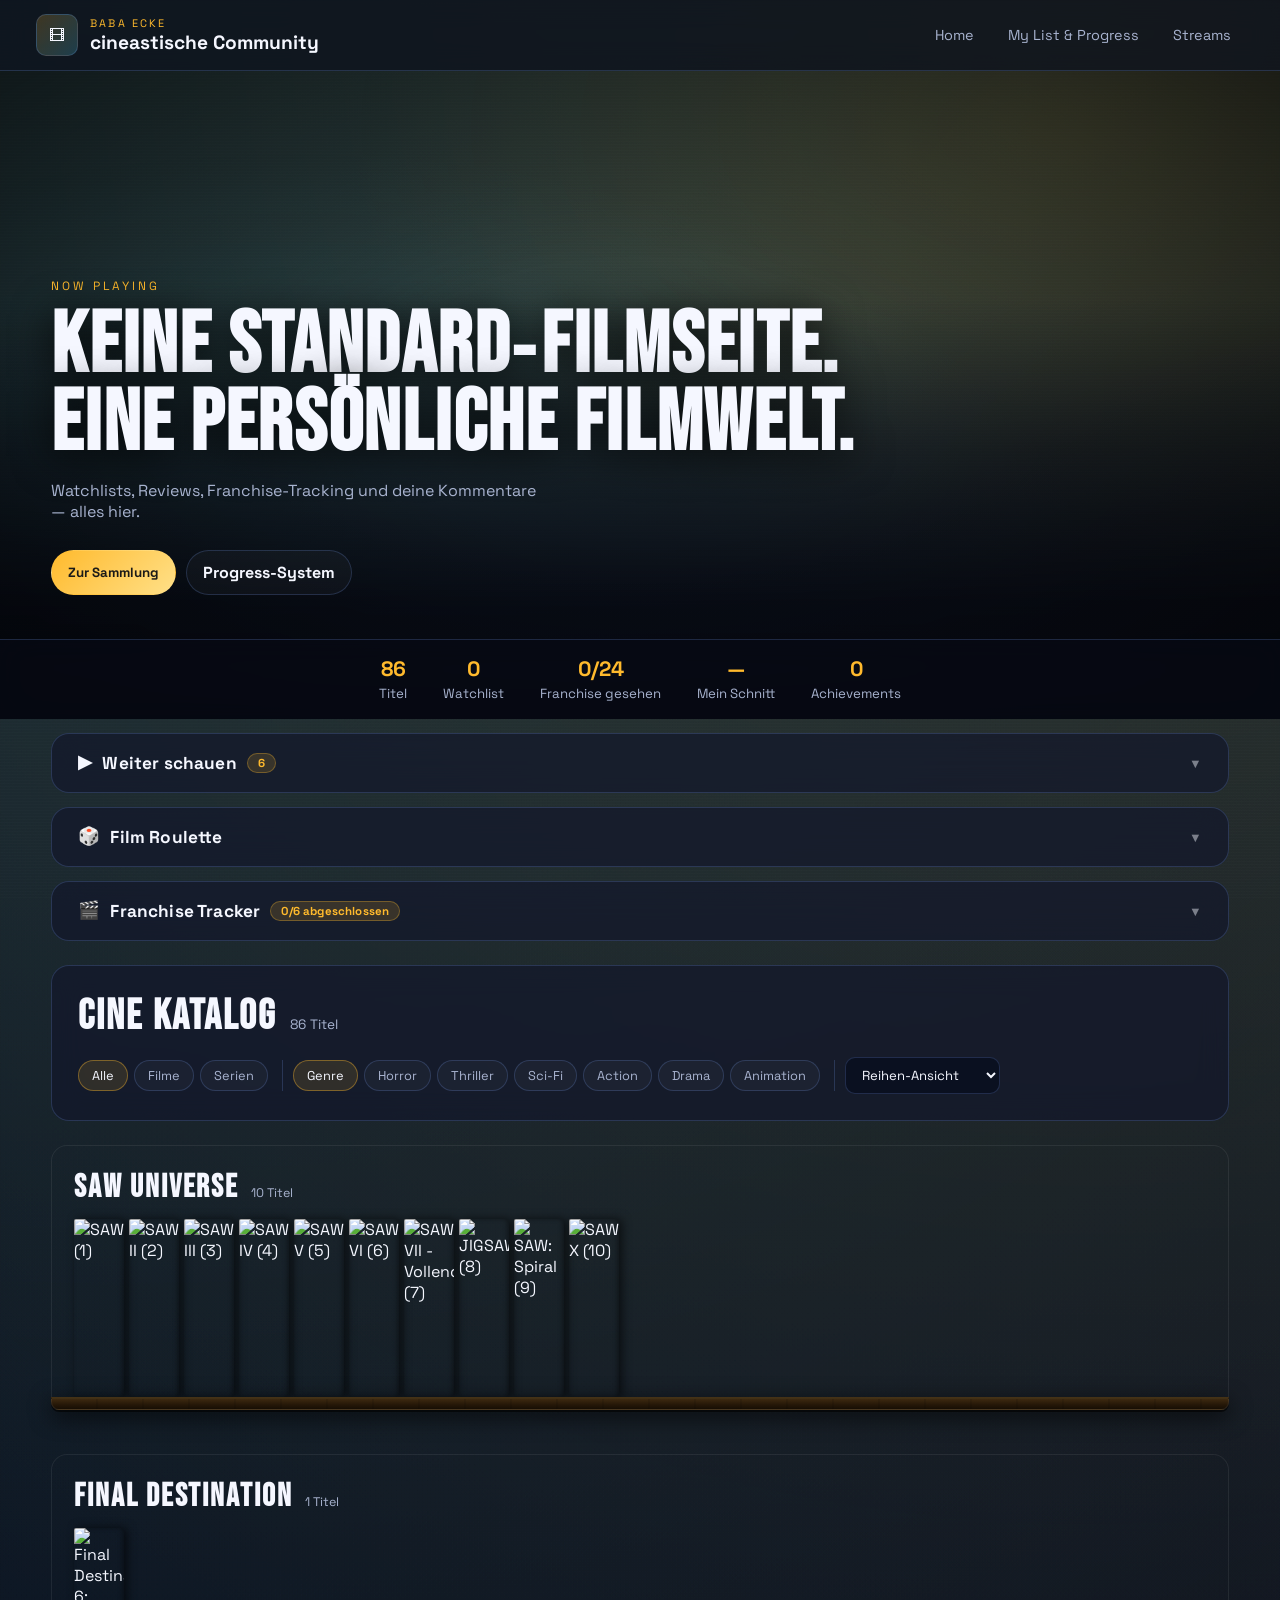
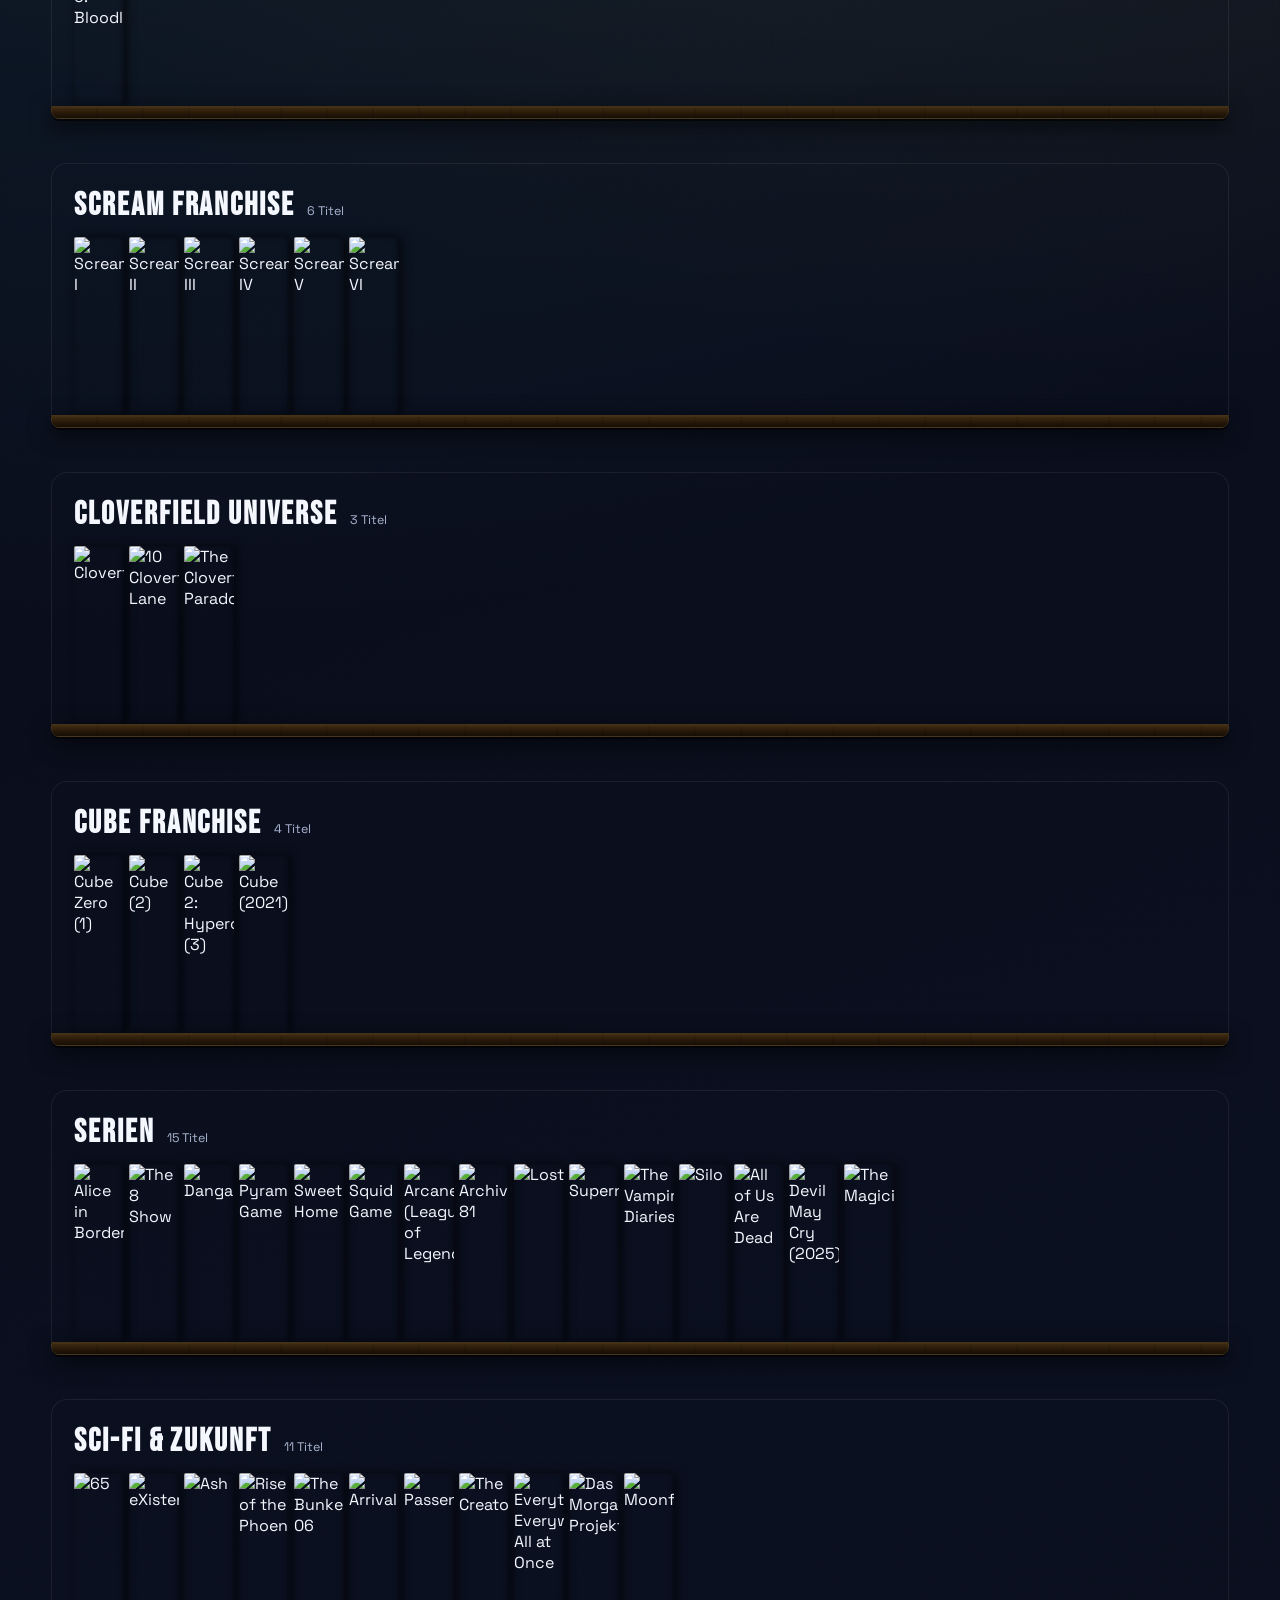
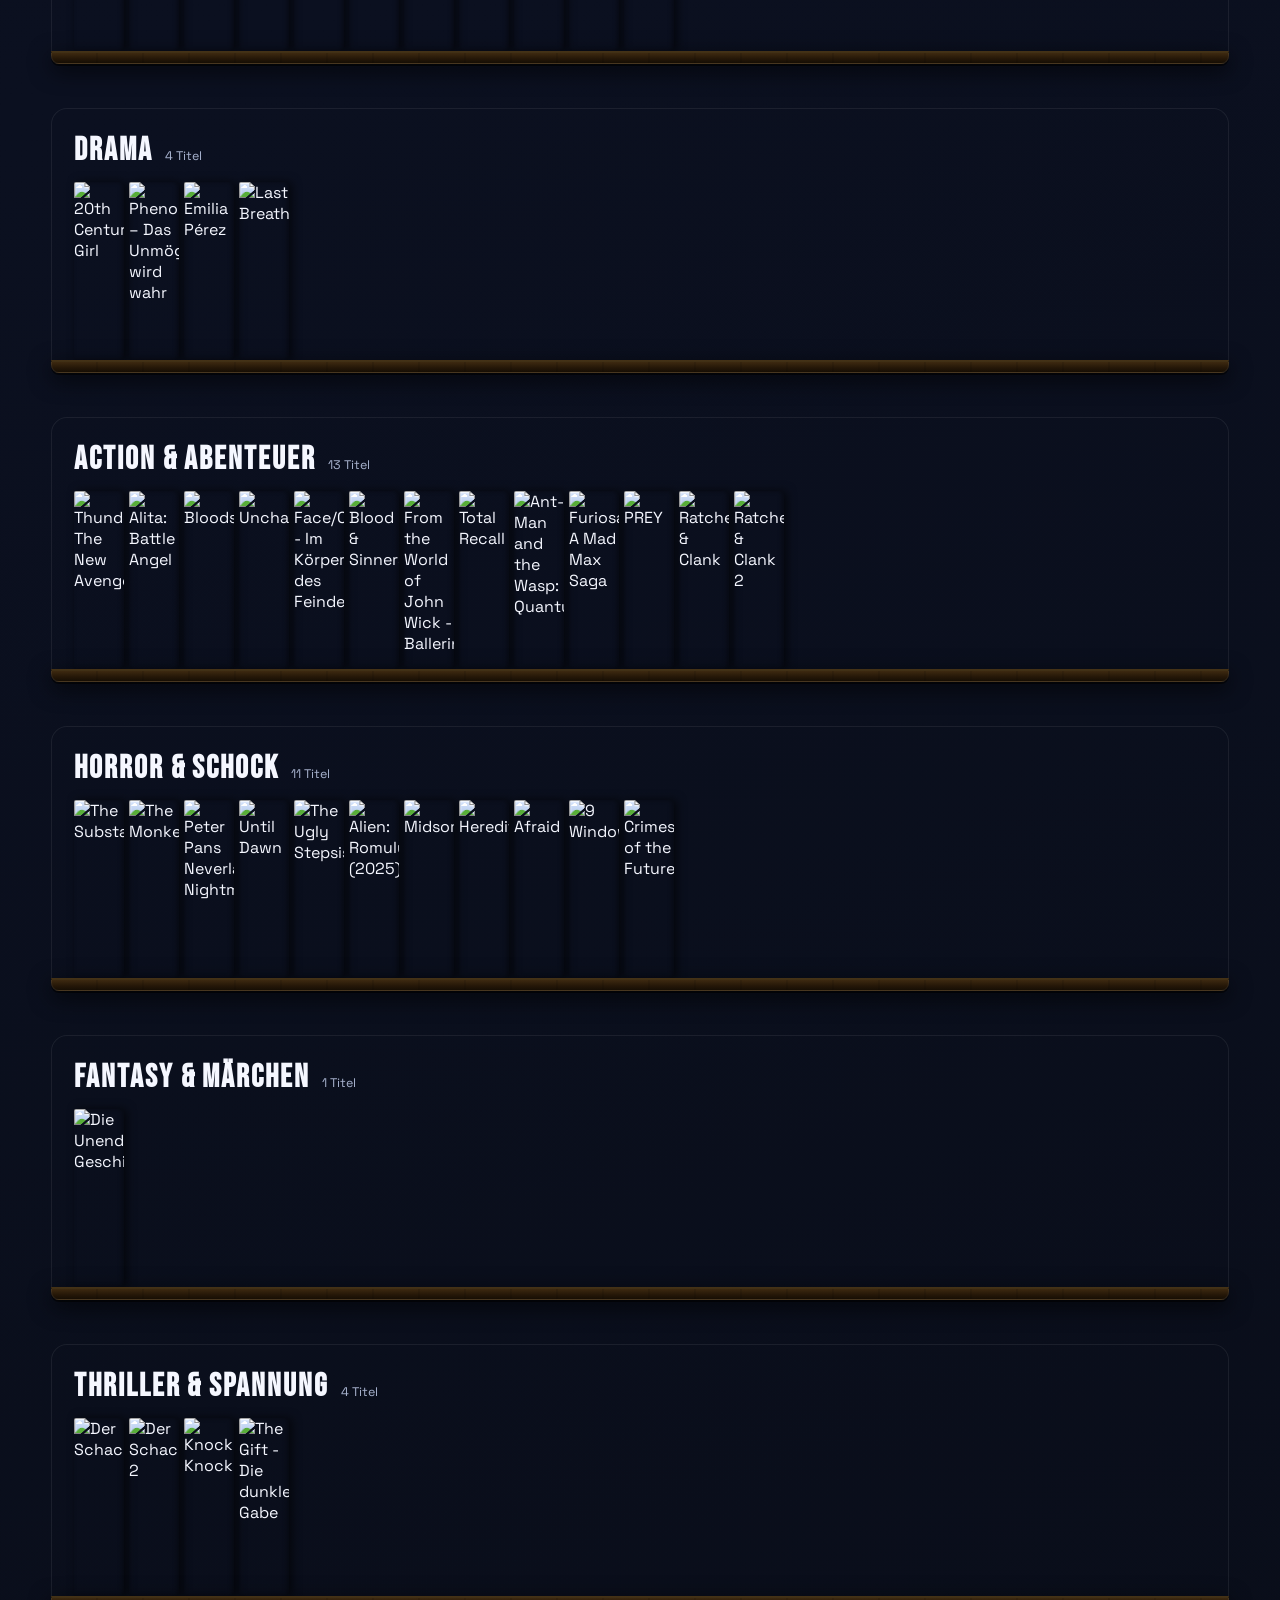
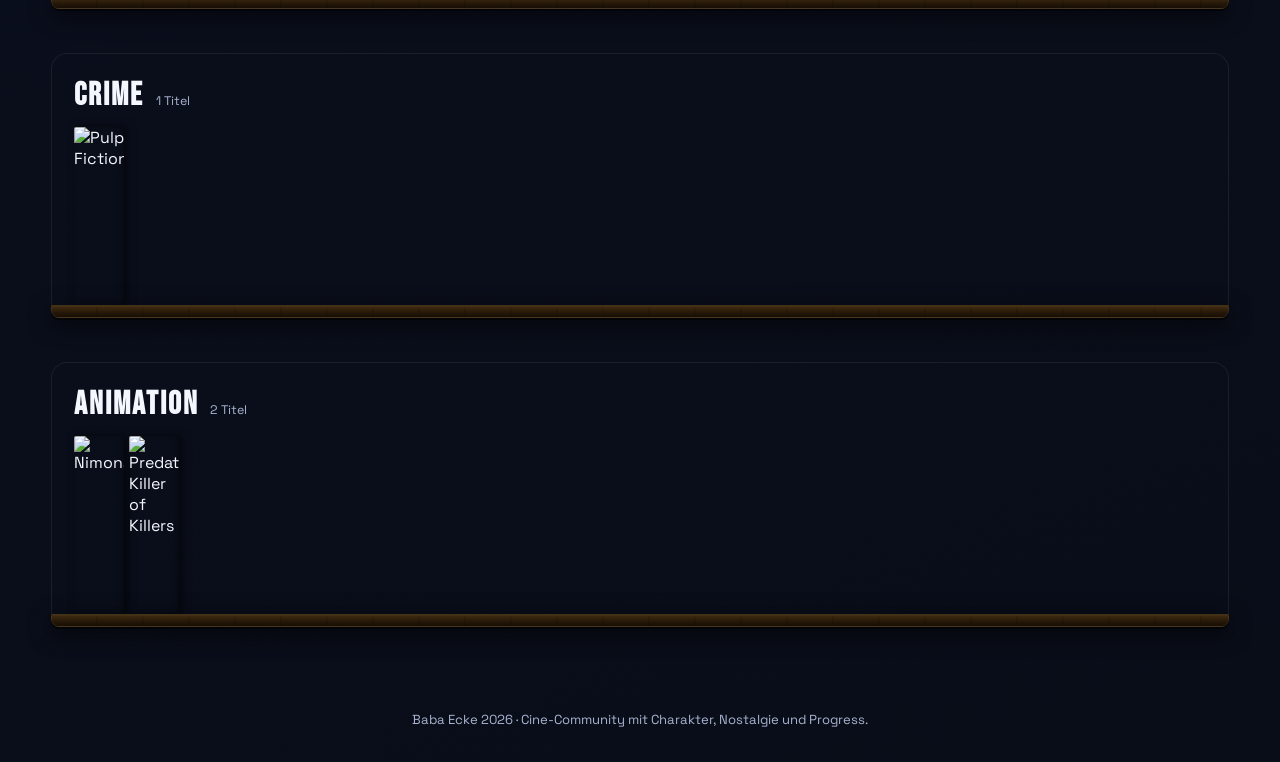
==== index.html @ 5f223ff2 "Shelf collection view, cinematic hero parallax, accordion sections, franchise grouping" ====
﻿<!DOCTYPE html>
<html lang="de">
<head>
    <meta charset="UTF-8">
    <meta name="viewport" content="width=device-width, initial-scale=1.0">
    <title>Baba Ecke | Cine Community</title>
    <link rel="icon" type="image/png" href="/c/favicon.png">
    <link rel="preconnect" href="https://fonts.googleapis.com">
    <link rel="preconnect" href="https://fonts.gstatic.com" crossorigin>
    <link href="https://fonts.googleapis.com/css2?family=Bebas+Neue&family=Space+Grotesk:wght@400;500;700&display=swap" rel="stylesheet">
    <link rel="stylesheet" href="styles.css">
</head>
<body>
    <div id="introCurtain" class="intro-curtain" aria-hidden="true">
        <div class="intro-reel">Loading Projection</div>
    </div>
    <div class="noise-layer" aria-hidden="true"></div>
    <div class="scanline-layer" aria-hidden="true"></div>

    <header class="topbar">
        <div class="brand-wrap">
            <span class="brand-icon">&#127902;</span>
            <div>
                <p class="brand-kicker">BABA ECKE</p>
                <h1 class="brand-title">cineastische Community</h1>
            </div>
        </div>
        <nav class="topnav">
            <a href="index.html">Home</a>
            <a href="mylist.html">My List &amp; Progress</a>
            <a href="stream.html">Streams</a>
        </nav>
    </header>

    <!-- CINEMATIC HERO -->
    <section class="cine-hero" id="cineHero">
        <div class="hero-layer-bg" id="heroLayerBg"></div>
        <div class="hero-layer-mid" id="heroLayerMid"></div>
        <div class="hero-fog"></div>
        <div class="hero-vignette"></div>
        <div class="hero-content">
            <p class="hero-eyebrow">NOW PLAYING</p>
            <h2 class="hero-headline">Keine Standard&#8209;Filmseite.<br>Eine persönliche Filmwelt.</h2>
            <p class="hero-sub">Watchlists, Reviews, Franchise&#8209;Tracking und deine Kommentare — alles hier.</p>
            <div class="hero-actions">
                <button class="btn btn-primary" id="scrollToCatalog" type="button">Zur Sammlung</button>
                <a class="btn btn-ghost" href="mylist.html">Progress&#8209;System</a>
            </div>
        </div>
        <div class="hero-stats-bar" id="quickStats"></div>
    </section>

    <main>

        <!-- WEITER SCHAUEN — Accordion -->
        <section class="accordion-section" id="continueSection">
            <button class="section-toggle-btn" type="button" data-target="continuePanel">
                <span class="toggle-label">
                    <span class="toggle-icon-glyph">&#9654;</span>
                    <span>Weiter schauen</span>
                    <span class="toggle-badge" id="continueCount"></span>
                </span>
                <span class="toggle-chevron">&#9660;</span>
            </button>
            <div class="section-drawer" id="continuePanel">
                <div class="drawer-inner">
                    <div class="continue-grid" id="continueWatching"></div>
                </div>
            </div>
        </section>

        <!-- FILM ROULETTE — Accordion -->
        <section class="accordion-section" id="rouletteSection">
            <button class="section-toggle-btn" type="button" data-target="roulettePanel">
                <span class="toggle-label">
                    <span class="toggle-icon-glyph">&#127922;</span>
                    <span>Film Roulette</span>
                </span>
                <span class="toggle-chevron">&#9660;</span>
            </button>
            <div class="section-drawer" id="roulettePanel">
                <div class="drawer-inner">
                    <p class="drawer-lead">Filter setzen und zufälligen Film oder Serie ziehen.</p>
                    <div class="roulette-controls">
                        <select id="typeFilter" aria-label="Typ-Filter">
                            <option value="all">Alles</option>
                            <option value="movie">Nur Filme</option>
                            <option value="series">Nur Serien</option>
                        </select>
                        <select id="genreFilter" aria-label="Genre-Filter">
                            <option value="all">Alle Genres</option>
                            <option value="horror">Horror</option>
                            <option value="thriller">Thriller</option>
                            <option value="action">Action</option>
                            <option value="drama">Drama</option>
                            <option value="sci-fi">Sci-Fi</option>
                            <option value="animation">Animation</option>
                            <option value="fantasy">Fantasy</option>
                            <option value="crime">Crime</option>
                        </select>
                        <select id="watchlistFilter" aria-label="Watchlist-Filter">
                            <option value="all">Watchlist + Katalog</option>
                            <option value="watchlist">Nur Watchlist</option>
                            <option value="not-watchlist">Nicht in Watchlist</option>
                        </select>
                        <button class="btn btn-primary" id="randomFilmBtn" type="button">Spin &#127922;</button>
                    </div>
                    <div class="roulette-result" id="randomFilmResult">
                        <p class="result-placeholder">Warte auf den ersten Spin…</p>
                    </div>
                </div>
            </div>
        </section>

        <!-- FRANCHISE TRACKER — Accordion -->
        <section class="accordion-section" id="franchiseSection">
            <button class="section-toggle-btn" type="button" data-target="franchisePanel">
                <span class="toggle-label">
                    <span class="toggle-icon-glyph">&#127916;</span>
                    <span>Franchise Tracker</span>
                    <span class="toggle-badge" id="franchiseBadge"></span>
                </span>
                <span class="toggle-chevron">&#9660;</span>
            </button>
            <div class="section-drawer" id="franchisePanel">
                <div class="drawer-inner">
                    <div class="franchise-grid" id="franchiseGrid"></div>
                </div>
            </div>
        </section>

        <!-- CINE KATALOG — Shelf View -->
        <section class="catalog-section" id="catalogSection">
            <div class="catalog-header">
                <div class="catalog-title-row">
                    <h2 class="catalog-title">Cine Katalog</h2>
                    <span class="catalog-count" id="catalogCount"></span>
                </div>
                <div class="catalog-filter-bar">
                    <div class="filter-group">
                        <button class="filter-chip active" type="button" data-filter-type="all">Alle</button>
                        <button class="filter-chip" type="button" data-filter-type="movie">Filme</button>
                        <button class="filter-chip" type="button" data-filter-type="series">Serien</button>
                    </div>
                    <div class="filter-group">
                        <button class="filter-chip active" type="button" data-filter-genre="all">Genre</button>
                        <button class="filter-chip" type="button" data-filter-genre="horror">Horror</button>
                        <button class="filter-chip" type="button" data-filter-genre="thriller">Thriller</button>
                        <button class="filter-chip" type="button" data-filter-genre="sci-fi">Sci-Fi</button>
                        <button class="filter-chip" type="button" data-filter-genre="action">Action</button>
                        <button class="filter-chip" type="button" data-filter-genre="drama">Drama</button>
                        <button class="filter-chip" type="button" data-filter-genre="animation">Animation</button>
                    </div>
                    <div class="filter-group">
                        <select class="catalog-sort-select" id="catalogSort">
                            <option value="default">Reihen-Ansicht</option>
                            <option value="rating-desc">Bewertung &#8595;</option>
                            <option value="rating-asc">Bewertung &#8593;</option>
                            <option value="year-desc">Neu &#8594; Alt</option>
                            <option value="year-asc">Alt &#8594; Neu</option>
                            <option value="watchlist">Meine Watchlist</option>
                            <option value="rated">Von mir bewertet</option>
                        </select>
                    </div>
                </div>
            </div>
            <div id="catalogShelf" class="catalog-shelf-host"></div>
        </section>

    </main>

    <footer class="site-footer">
        <p>Baba Ecke 2026 &middot; Cine-Community mit Charakter, Nostalgie und Progress.</p>
    </footer>

    <script src="script.js"></script>
</body>
</html>
---- styles.css ----
:root {
    --bg: #070a14;
    --panel: rgba(18, 23, 43, 0.68);
    --line: rgba(124, 165, 255, 0.2);
    --text: #f5f7ff;
    --muted: #a8b3cf;
    --accent: #ffba2d;
    --accent-2: #58e1ff;
    --shadow: 0 12px 30px rgba(0, 0, 0, 0.38);
}

* { box-sizing: border-box; }
html, body { margin: 0; padding: 0; }

body {
    font-family: "Space Grotesk", sans-serif;
    color: var(--text);
    background:
        radial-gradient(circle at 10% -10%, rgba(88, 225, 255, 0.2), transparent 45%),
        radial-gradient(circle at 85% 0%, rgba(255, 186, 45, 0.16), transparent 35%),
        linear-gradient(160deg, #070a14, #0b1020 55%, #090d18);
    min-height: 100vh;
    overflow-x: hidden;
}

.intro-curtain {
    position: fixed;
    inset: 0;
    z-index: 2000;
    display: grid;
    place-items: center;
    background: radial-gradient(circle at 50% 50%, rgba(255, 205, 120, 0.12), rgba(6, 8, 18, 0.98));
    transition: opacity 700ms ease, visibility 700ms ease;
}

.intro-reel {
    padding: 12px 20px;
    border: 1px solid rgba(255, 255, 255, 0.25);
    border-radius: 999px;
    letter-spacing: 0.12em;
    text-transform: uppercase;
    font-size: 0.78rem;
    color: #ffdca0;
    animation: reelPulse 1s ease-in-out infinite;
}

body.page-ready .intro-curtain {
    opacity: 0;
    visibility: hidden;
}

/* Page-exit: curtain drops back before navigation */
body.page-exit .intro-curtain {
    opacity: 1 !important;
    visibility: visible !important;
    transition: opacity 350ms ease, visibility 0ms ease;
}

.intro-curtain .intro-reel {
    transition: opacity 350ms ease;
}
body.page-exit .intro-curtain .intro-reel {
    opacity: 0;
}

@keyframes reelPulse {
    0%, 100% { transform: scale(1); opacity: 0.65; }
    50% { transform: scale(1.05); opacity: 1; }
}

.noise-layer, .scanline-layer {
    position: fixed;
    inset: 0;
    pointer-events: none;
    z-index: 1;
}

.noise-layer {
    opacity: 0.08;
    background-image: radial-gradient(rgba(255, 255, 255, 0.55) 0.7px, transparent 0.7px);
    background-size: 4px 4px;
}

.scanline-layer {
    background: repeating-linear-gradient(to bottom, rgba(255, 255, 255, 0.04) 0, rgba(255, 255, 255, 0.04) 1px, transparent 1px, transparent 3px);
    mix-blend-mode: soft-light;
}

main, .topbar, .site-footer { position: relative; z-index: 2; }

.topbar {
    position: sticky;
    top: 0;
    display: flex;
    justify-content: space-between;
    align-items: center;
    gap: 20px;
    padding: 14px clamp(14px, 3vw, 36px);
    backdrop-filter: blur(12px);
    background: rgba(8, 11, 21, 0.72);
    border-bottom: 1px solid var(--line);
}

.brand-wrap { display: flex; align-items: center; gap: 12px; }

.brand-icon {
    width: 42px;
    height: 42px;
    display: grid;
    place-items: center;
    border-radius: 10px;
    background: linear-gradient(135deg, rgba(255, 186, 45, 0.2), rgba(88, 225, 255, 0.2));
    border: 1px solid var(--line);
}

.brand-kicker { margin: 0; letter-spacing: 0.2em; color: var(--accent); font-size: 0.68rem; }
.brand-title { margin: 0; font-size: clamp(1rem, 2vw, 1.2rem); }

.topnav { display: flex; flex-wrap: wrap; gap: 8px; justify-content: flex-end; }

.topnav a {
    text-decoration: none;
    color: var(--muted);
    font-size: 0.9rem;
    padding: 8px 12px;
    border: 1px solid transparent;
    border-radius: 999px;
    transition: 180ms ease;
}

.topnav a:hover {
    color: var(--text);
    border-color: var(--line);
    background: rgba(255, 255, 255, 0.03);
}

.hero-stage, .section-block {
    width: min(1200px, 92vw);
    margin: 24px auto;
}

.hero-stage {
    display: grid;
    grid-template-columns: 1.1fr 0.9fr;
    gap: 22px;
    align-items: stretch;
}

.hero-copy, .featured-frame, .section-block {
    border: 1px solid var(--line);
    border-radius: 20px;
    background: var(--panel);
    backdrop-filter: blur(14px);
    box-shadow: var(--shadow);
}

.hero-copy {
    padding: clamp(20px, 4vw, 38px);
    position: relative;
    overflow: hidden;
}

.hero-copy::after {
    content: "NOW PLAYING";
    position: absolute;
    right: -18px;
    top: 10px;
    transform: rotate(8deg);
    color: rgba(255, 255, 255, 0.08);
    font-size: clamp(2rem, 8vw, 4.8rem);
    font-family: "Bebas Neue", sans-serif;
    letter-spacing: 0.06em;
}

.hero-eyebrow {
    margin: 0;
    color: var(--accent);
    letter-spacing: 0.2em;
    font-size: 0.78rem;
    text-transform: uppercase;
}

.hero-copy h2 {
    margin: 10px 0;
    font-family: "Bebas Neue", sans-serif;
    line-height: 0.95;
    letter-spacing: 0.02em;
    font-size: clamp(2.1rem, 6vw, 4.2rem);
}

.hero-copy p { margin: 0; max-width: 56ch; color: var(--muted); }

.hero-actions {
    margin-top: 24px;
    display: flex;
    flex-wrap: wrap;
    gap: 10px;
}

.btn {
    border-radius: 999px;
    text-decoration: none;
    display: inline-flex;
    align-items: center;
    justify-content: center;
    border: 1px solid transparent;
    padding: 11px 16px;
    font-weight: 700;
    cursor: pointer;
    transition: 200ms ease;
    font-family: inherit;
}

.btn-primary { color: #1b1a17; background: linear-gradient(135deg, var(--accent), #ffe088); }
.btn-primary:hover { transform: translateY(-2px); box-shadow: 0 10px 24px rgba(255, 186, 45, 0.33); }
.btn-ghost { color: var(--text); border-color: var(--line); background: rgba(255, 255, 255, 0.03); }

.featured-frame {
    position: relative;
    overflow: hidden;
    min-height: 320px;
}

.featured-frame img {
    width: 100%;
    height: 100%;
    object-fit: cover;
    transform: scale(1.03);
    filter: contrast(1.05) saturate(0.95);
}

.featured-overlay {
    position: absolute;
    inset: auto 0 0;
    padding: 16px;
    background: linear-gradient(180deg, transparent, rgba(8, 10, 18, 0.93));
}

.ticker {
    display: inline-block;
    padding: 4px 9px;
    border-radius: 999px;
    background: rgba(255, 186, 45, 0.2);
    color: #ffe9b3;
    font-size: 0.72rem;
    margin: 0;
}

.featured-overlay h3 { margin: 7px 0; font-size: 1.2rem; }
.featured-stats { display: flex; flex-wrap: wrap; gap: 7px; }
.featured-stats span { border: 1px solid rgba(255, 255, 255, 0.2); border-radius: 999px; padding: 4px 10px; font-size: 0.78rem; color: var(--muted); }

.section-block { padding: clamp(16px, 3vw, 24px); }
.section-head h2 { margin: 0; font-family: "Bebas Neue", sans-serif; letter-spacing: 0.05em; font-size: clamp(1.6rem, 4vw, 2.2rem); }
.section-head p { margin: 6px 0 18px; color: var(--muted); }

.stats-strip {
    display: grid;
    grid-template-columns: repeat(4, minmax(120px, 1fr));
    gap: 10px;
    margin-bottom: 14px;
}

.quick-stat {
    border: 1px solid var(--line);
    border-radius: 14px;
    padding: 12px;
    background: rgba(255, 255, 255, 0.03);
}

.quick-stat b { display: block; font-size: 1.3rem; color: var(--accent); }
.quick-stat span { color: var(--muted); font-size: 0.83rem; }

.continue-grid, .catalog-grid, .franchise-grid, .community-grid { display: grid; gap: 12px; }
.continue-grid { grid-template-columns: repeat(auto-fill, minmax(220px, 1fr)); }

.continue-card, .catalog-card, .franchise-card, .pulse-card, .roulette-result {
    border: 1px solid var(--line);
    border-radius: 14px;
    background: rgba(255, 255, 255, 0.03);
}

.continue-card { padding: 12px; }
.continue-card h3 { margin: 0; font-size: 1rem; }
.continue-card p { margin: 7px 0; color: var(--muted); font-size: 0.86rem; }

.progress-track {
    width: 100%;
    height: 8px;
    border-radius: 999px;
    background: rgba(255, 255, 255, 0.08);
    overflow: hidden;
}

.progress-fill {
    height: 100%;
    background: linear-gradient(90deg, #ffbe2d, #58e1ff);
    box-shadow: 0 0 16px rgba(88, 225, 255, 0.5);
    transition: width 320ms ease;
}

.roulette-controls {
    display: grid;
    grid-template-columns: repeat(3, minmax(130px, 1fr)) auto;
    gap: 8px;
    margin-bottom: 12px;
}

.roulette-controls select, .part-select, .part-comment, .part-rating {
    width: 100%;
    background: rgba(11, 16, 32, 0.9);
    color: var(--text);
    border: 1px solid var(--line);
    border-radius: 10px;
    padding: 10px;
    font-family: inherit;
}

.roulette-result { min-height: 120px; padding: 12px; display: grid; align-items: center; }
.roulette-result.is-loading { animation: pulse 900ms ease; }

@keyframes pulse {
    0% { box-shadow: 0 0 0 rgba(255, 186, 45, 0.5); }
    50% { box-shadow: 0 0 32px rgba(255, 186, 45, 0.5); }
    100% { box-shadow: 0 0 0 rgba(255, 186, 45, 0.05); }
}

.result-card { display: grid; grid-template-columns: 80px 1fr; gap: 12px; }
.result-card img { width: 80px; height: 110px; object-fit: cover; border-radius: 8px; }
.result-meta h4 { margin: 0; }
.result-meta p { margin: 5px 0; color: var(--muted); font-size: 0.87rem; }

.mini-actions { display: flex; flex-wrap: wrap; gap: 6px; }

.mini-actions button {
    border: 1px solid var(--line);
    background: rgba(255, 255, 255, 0.04);
    color: var(--text);
    border-radius: 999px;
    padding: 6px 10px;
    cursor: pointer;
}

.franchise-grid { grid-template-columns: repeat(auto-fill, minmax(300px, 1fr)); }

.franchise-card { padding: 12px; transition: 220ms ease; }
.franchise-card:hover { transform: translateY(-3px); border-color: rgba(255, 255, 255, 0.28); }

.franchise-head { display: flex; justify-content: space-between; align-items: center; gap: 8px; }
.franchise-head h3 { margin: 0; font-size: 1.06rem; }

.franchise-chip {
    font-size: 0.72rem;
    border: 1px solid var(--line);
    border-radius: 999px;
    padding: 4px 8px;
    color: var(--muted);
}

.franchise-progress-row {
    margin: 10px 0 12px;
    display: grid;
    grid-template-columns: 1fr auto;
    gap: 8px;
    align-items: center;
}

.franchise-progress-row span { color: var(--muted); font-size: 0.82rem; }

.parts-list { display: grid; gap: 8px; }

.part-item {
    border: 1px solid rgba(255, 255, 255, 0.13);
    border-radius: 12px;
    padding: 8px;
    background: rgba(11, 16, 32, 0.75);
}

.part-head {
    display: grid;
    grid-template-columns: 18px 1fr auto;
    align-items: center;
    gap: 8px;
    margin-bottom: 8px;
}

.part-title { font-size: 0.9rem; }
.part-head .part-community { font-size: 0.74rem; color: var(--muted); }

.part-controls {
    display: grid;
    grid-template-columns: 1fr 90px;
    gap: 8px;
}

.part-comment {
    resize: vertical;
    min-height: 36px;
    max-height: 88px;
}

.catalog-grid { grid-template-columns: repeat(auto-fill, minmax(220px, 1fr)); }

.catalog-card {
    overflow: hidden;
    transition: transform 230ms ease, border-color 230ms ease;
}

.catalog-card:hover {
    transform: translateY(-4px) scale(1.01);
    border-color: rgba(255, 255, 255, 0.32);
}

.catalog-cover { width: 100%; aspect-ratio: 2 / 2.7; object-fit: cover; }
.catalog-body { padding: 10px; }
.catalog-body h3 { margin: 0; font-size: 1.02rem; }
.catalog-desc { font-size: 0.78rem; color: var(--muted); margin: 7px 0 4px; line-height: 1.4; }

.meta-line, .rating-line, .user-line {
    display: flex;
    flex-wrap: wrap;
    gap: 6px;
    margin-top: 7px;
}

.meta-pill, .rating-pill {
    border: 1px solid var(--line);
    border-radius: 999px;
    padding: 4px 8px;
    font-size: 0.72rem;
    color: var(--muted);
}

.rating-pill strong { color: var(--text); }

.user-line select {
    background: rgba(11, 16, 32, 0.9);
    border: 1px solid var(--line);
    color: var(--text);
    border-radius: 10px;
    padding: 6px;
    font-family: inherit;
    flex: 1;
}

.card-actions {
    margin-top: 8px;
    display: flex;
    gap: 8px;
}

.card-actions button {
    flex: 1;
    border-radius: 999px;
    border: 1px solid var(--line);
    color: var(--text);
    background: rgba(255, 255, 255, 0.04);
    padding: 7px 9px;
    cursor: pointer;
}

.pulse-card { padding: 14px; }
.community-grid { grid-template-columns: repeat(auto-fill, minmax(240px, 1fr)); }
.pulse-tag { margin: 0; color: var(--accent); font-size: 0.75rem; }
.pulse-card h3 { margin: 7px 0 4px; font-size: 1.04rem; }
.pulse-card p { margin: 0; color: var(--muted); }
.pulse-card span { display: block; margin-top: 9px; color: var(--accent-2); font-size: 0.8rem; }

.site-footer {
    width: min(1200px, 92vw);
    margin: 24px auto 34px;
    text-align: center;
    color: var(--muted);
    font-size: 0.82rem;
}

.my-controls {
    display: grid;
    gap: 12px;
}

.ctrl-group span {
    display: block;
    margin-bottom: 6px;
    color: var(--muted);
    font-size: 0.82rem;
    letter-spacing: 0.04em;
    text-transform: uppercase;
}

.ctrl-row {
    display: flex;
    flex-wrap: wrap;
    gap: 8px;
}

.ctrl-btn {
    border: 1px solid var(--line);
    background: rgba(255, 255, 255, 0.03);
    color: var(--text);
    border-radius: 999px;
    padding: 8px 12px;
    cursor: pointer;
    font-family: inherit;
    transition: 180ms ease;
}

.ctrl-btn.active,
.ctrl-btn:hover {
    background: linear-gradient(135deg, rgba(255, 186, 45, 0.2), rgba(88, 225, 255, 0.18));
    border-color: rgba(255, 255, 255, 0.28);
}

.my-franchise-grid {
    display: grid;
    gap: 12px;
    grid-template-columns: repeat(auto-fill, minmax(260px, 1fr));
}

.my-franchise-card {
    border: 1px solid var(--line);
    border-radius: 14px;
    background: rgba(255, 255, 255, 0.03);
    padding: 12px;
}

.my-franchise-head {
    display: flex;
    align-items: center;
    justify-content: space-between;
    gap: 8px;
}

.my-franchise-head h3 {
    margin: 0;
    font-size: 1rem;
}

.my-franchise-head span {
    font-size: 0.78rem;
    color: var(--muted);
}

.my-franchise-progress {
    margin: 10px 0;
    display: grid;
    grid-template-columns: 1fr auto;
    gap: 8px;
    align-items: center;
}

.my-franchise-list {
    display: flex;
    flex-wrap: wrap;
    gap: 6px;
}

.my-franchise-list button {
    border: 1px solid var(--line);
    background: rgba(255, 255, 255, 0.03);
    color: var(--text);
    border-radius: 999px;
    padding: 5px 9px;
    cursor: pointer;
    font-size: 0.76rem;
}

.mylist-grid {
    display: grid;
    gap: 12px;
    grid-template-columns: repeat(auto-fill, minmax(260px, 1fr));
}

.mylist-card {
    border: 1px solid var(--line);
    border-radius: 14px;
    overflow: hidden;
    background: rgba(255, 255, 255, 0.03);
    transition: transform 220ms ease, border-color 220ms ease, box-shadow 220ms ease;
}

.mylist-card:hover,
.mylist-card.spotlight {
    transform: translateY(-3px);
    border-color: rgba(255, 255, 255, 0.35);
    box-shadow: 0 0 22px rgba(88, 225, 255, 0.22);
}

.mylist-card-cover {
    width: 100%;
    aspect-ratio: 2 / 3;
    object-fit: cover;
}

.mylist-card-body {
    padding: 10px;
}

.mylist-card-body h3 {
    margin: 0;
    font-size: 1rem;
}

.mylist-card-body p {
    margin: 5px 0 7px;
    color: var(--muted);
    font-size: 0.8rem;
}

.mylist-tags {
    display: flex;
    flex-wrap: wrap;
    gap: 6px;
}

.mylist-tags span {
    border: 1px solid var(--line);
    border-radius: 999px;
    padding: 4px 8px;
    font-size: 0.7rem;
    color: var(--muted);
}

.mylist-rating-row {
    display: flex;
    align-items: center;
    gap: 8px;
    margin-top: 8px;
}

.mylist-rating-row strong {
    color: #ffe09a;
    font-size: 0.82rem;
}

.status-chip {
    margin-left: auto;
    border-radius: 999px;
    padding: 3px 8px;
    font-size: 0.68rem;
    border: 1px solid var(--line);
}

.status-chip.watching { color: #ffda8a; }
.status-chip.completed { color: #99ffc3; }
.status-chip.planned { color: #99d8ff; }
.status-chip.paused { color: #ff9cae; }

.mylist-progress-row {
    margin-top: 8px;
    display: grid;
    grid-template-columns: 1fr auto;
    gap: 8px;
    align-items: center;
}

.mylist-progress-row span {
    color: var(--muted);
    font-size: 0.78rem;
}

@media (max-width: 980px) {
    .hero-stage { grid-template-columns: 1fr; }
    .roulette-controls { grid-template-columns: 1fr 1fr; }
    .stats-strip { grid-template-columns: 1fr 1fr; }
}

@media (max-width: 680px) {
    .topbar { flex-direction: column; align-items: flex-start; }
    .roulette-controls { grid-template-columns: 1fr; }
    .stats-strip { grid-template-columns: 1fr; }
    .part-controls { grid-template-columns: 1fr; }
}

/* ─────────────────────────────────────────
   CINEMATIC HERO
───────────────────────────────────────── */
.cine-hero {
    position: relative;
    min-height: clamp(420px, 72vh, 720px);
    overflow: hidden;
    display: flex;
    flex-direction: column;
    align-items: stretch;
    justify-content: flex-end;
}

.hero-layer-bg,
.hero-layer-mid {
    position: absolute;
    inset: -60px;
    will-change: transform;
    transition: transform 100ms linear;
}

.hero-layer-bg {
    background:
        url('https://resizing.flixster.com/-XZAfHZM39UwaGJIFWKAE8fS0ak=/v3/t/assets/p185013_b_v8_af.jpg') center / cover no-repeat;
    filter: brightness(0.22) saturate(0.6);
    z-index: 0;
}

.hero-layer-mid {
    background:
        radial-gradient(ellipse at 25% 80%, rgba(88, 225, 255, 0.13), transparent 55%),
        radial-gradient(ellipse at 80% 15%, rgba(255, 186, 45, 0.10), transparent 45%);
    z-index: 1;
}

.hero-fog {
    position: absolute;
    bottom: 0; left: 0; right: 0;
    height: 65%;
    background: linear-gradient(180deg, transparent 0%, rgba(7,10,20,0.55) 35%, rgba(7,10,20,0.95) 72%, var(--bg) 100%);
    z-index: 2;
    pointer-events: none;
}

.hero-vignette {
    position: absolute;
    inset: 0;
    background: radial-gradient(ellipse at center, transparent 30%, rgba(0,0,0,0.55) 100%);
    z-index: 2;
    pointer-events: none;
}

.hero-content {
    position: relative;
    z-index: 10;
    width: min(1200px, 92vw);
    margin: 0 auto;
    padding: 0 0 44px;
}

.hero-eyebrow {
    margin: 0;
    color: var(--accent);
    letter-spacing: 0.24em;
    font-size: 0.75rem;
    text-transform: uppercase;
}

.hero-headline {
    margin: 14px 0 16px;
    font-family: "Bebas Neue", sans-serif;
    font-size: clamp(2.8rem, 8vw, 5.4rem);
    line-height: 0.90;
    letter-spacing: 0.02em;
    text-shadow: 0 6px 40px rgba(0,0,0,0.9);
}

.hero-sub {
    margin: 0;
    color: var(--muted);
    max-width: 50ch;
    font-size: 1rem;
}

.hero-actions {
    margin-top: 28px;
    display: flex;
    flex-wrap: wrap;
    gap: 10px;
}

.hero-stats-bar {
    position: relative;
    z-index: 10;
    background: rgba(7,10,20,0.75);
    backdrop-filter: blur(14px);
    border-top: 1px solid var(--line);
    padding: 16px clamp(14px, 4vw, 40px);
    display: flex;
    flex-wrap: wrap;
    gap: 28px 36px;
    justify-content: center;
}

.hero-stats-bar .quick-stat {
    border: none;
    background: none;
    padding: 0;
    text-align: center;
    border-radius: 0;
}

/* ─────────────────────────────────────────
   ACCORDION SECTIONS
───────────────────────────────────────── */
.accordion-section {
    width: min(1200px, 92vw);
    margin: 14px auto;
    border: 1px solid var(--line);
    border-radius: 18px;
    background: var(--panel);
    backdrop-filter: blur(14px);
    overflow: hidden;
}

.section-toggle-btn {
    width: 100%;
    display: flex;
    justify-content: space-between;
    align-items: center;
    padding: 18px clamp(14px, 3vw, 26px);
    background: none;
    border: none;
    color: var(--text);
    cursor: pointer;
    font-family: inherit;
    font-size: 1.08rem;
    font-weight: 700;
    letter-spacing: 0.01em;
    transition: background 200ms ease;
}

.section-toggle-btn:hover {
    background: rgba(255, 255, 255, 0.03);
}

.toggle-label {
    display: flex;
    align-items: center;
    gap: 10px;
}

.toggle-icon-glyph {
    font-size: 1.1rem;
    line-height: 1;
}

.toggle-badge {
    background: rgba(255, 186, 45, 0.15);
    color: var(--accent);
    border: 1px solid rgba(255, 186, 45, 0.3);
    border-radius: 999px;
    padding: 2px 10px;
    font-size: 0.72rem;
    font-weight: 700;
}

.toggle-chevron {
    transition: transform 330ms cubic-bezier(0.25, 0.46, 0.45, 0.94);
    opacity: 0.45;
    font-size: 0.8rem;
}

.accordion-section.is-open .toggle-chevron {
    transform: rotate(180deg);
}

.section-drawer {
    max-height: 0;
    overflow: hidden;
    transition: max-height 440ms cubic-bezier(0.25, 0.46, 0.45, 0.94);
}

.drawer-inner {
    padding: 4px clamp(14px, 3vw, 26px) 28px;
}

.drawer-lead {
    color: var(--muted);
    margin: 0 0 16px;
    font-size: 0.92rem;
}

/* ─────────────────────────────────────────
   CATALOG SECTION + FILTERS
───────────────────────────────────────── */
.catalog-section {
    width: min(1200px, 92vw);
    margin: 24px auto 40px;
}

.catalog-header {
    border: 1px solid var(--line);
    border-radius: 18px;
    background: var(--panel);
    backdrop-filter: blur(14px);
    padding: clamp(16px, 3vw, 26px);
    margin-bottom: 24px;
}

.catalog-title-row {
    display: flex;
    align-items: baseline;
    gap: 14px;
    margin-bottom: 16px;
}

.catalog-title {
    margin: 0;
    font-family: "Bebas Neue", sans-serif;
    font-size: clamp(1.8rem, 4vw, 2.6rem);
    letter-spacing: 0.05em;
}

.catalog-count {
    color: var(--muted);
    font-size: 0.85rem;
}

.catalog-filter-bar {
    display: flex;
    flex-wrap: wrap;
    gap: 10px;
    align-items: center;
}

.filter-group {
    display: flex;
    flex-wrap: wrap;
    gap: 6px;
    padding-right: 14px;
    border-right: 1px solid var(--line);
}

.filter-group:last-child {
    border-right: none;
}

.filter-chip {
    border: 1px solid var(--line);
    background: rgba(255, 255, 255, 0.03);
    color: var(--muted);
    border-radius: 999px;
    padding: 6px 13px;
    cursor: pointer;
    font-family: inherit;
    font-size: 0.8rem;
    transition: 180ms ease;
}

.filter-chip:hover,
.filter-chip.active {
    background: rgba(255, 186, 45, 0.12);
    color: var(--text);
    border-color: rgba(255, 186, 45, 0.38);
}

.catalog-sort-select {
    background: rgba(11, 16, 32, 0.92);
    border: 1px solid var(--line);
    color: var(--text);
    border-radius: 10px;
    padding: 8px 12px;
    font-family: inherit;
    font-size: 0.82rem;
    cursor: pointer;
}

/* ─────────────────────────────────────────
   SHELF — Main Collection Display
───────────────────────────────────────── */
.catalog-shelf-host {
    display: grid;
    gap: 0;
}

.shelf-group {
    position: relative;
    margin: 0 0 44px;
    border-radius: 16px;
    overflow: visible;
}

/* Blurred atmospheric background via pseudo-element + clip-path */
.shelf-group::before {
    content: '';
    position: absolute;
    inset: 0;
    z-index: 0;
    border-radius: 16px;
    background-image: var(--bg-img);
    background-size: cover;
    background-position: center;
    filter: blur(55px) brightness(0.13) saturate(0.45);
    transform: scale(1.4);
    clip-path: inset(0 round 16px);
    pointer-events: none;
}

.shelf-group-inner {
    position: relative;
    z-index: 1;
    padding: 22px 22px 0;
    border: 1px solid rgba(255, 255, 255, 0.07);
    border-bottom: none;
    border-radius: 16px 16px 0 0;
}

.shelf-group-label {
    display: flex;
    align-items: baseline;
    gap: 12px;
    margin-bottom: 12px;
}

.shelf-group-name {
    margin: 0;
    font-family: "Bebas Neue", sans-serif;
    font-size: clamp(1.5rem, 3vw, 2rem);
    letter-spacing: 0.06em;
    color: var(--text);
}

.shelf-group-meta {
    color: var(--muted);
    font-size: 0.78rem;
}

/* The books row — flex, wrapping, lots of padding-top for popup space */
.shelf-books {
    display: flex;
    flex-wrap: wrap;
    gap: 5px;
    padding-top: 360px;
    margin-top: -360px;
    overflow: visible;
    align-items: flex-end;
}

/* Wooden shelf plank */
.shelf-plank {
    position: relative;
    z-index: 2;
    height: 13px;
    background: linear-gradient(180deg, #3d2910 0%, #261808 55%, #160e04 100%);
    border: 1px solid rgba(255, 255, 255, 0.07);
    border-top: 2px solid rgba(255, 200, 100, 0.18);
    border-radius: 0 0 8px 8px;
    box-shadow: 0 6px 22px rgba(0,0,0,0.8), 0 2px 0 rgba(0,0,0,0.6);
}

.shelf-plank::after {
    content: '';
    position: absolute;
    inset: 0;
    background: repeating-linear-gradient(90deg, transparent, transparent 44px, rgba(0,0,0,0.1) 44px, rgba(0,0,0,0.1) 46px);
    border-radius: inherit;
}

/* Individual book/movie on the shelf */
.shelf-book {
    width: 50px;
    height: 178px;
    flex-shrink: 0;
    position: relative;
    cursor: pointer;
    transition: transform 300ms cubic-bezier(0.25, 0.46, 0.45, 0.94);
    z-index: 1;
}

.shelf-book:hover {
    transform: translateY(-26px) scaleX(1.05);
    z-index: 200;
}

.shelf-book-cover {
    width: 100%;
    height: 100%;
    object-fit: cover;
    object-position: center top;
    display: block;
    border-radius: 2px 4px 3px 2px;
    box-shadow: 3px 0 10px rgba(0,0,0,0.6), inset -2px 0 4px rgba(0,0,0,0.35);
    transition: box-shadow 300ms ease;
}

.shelf-book:hover .shelf-book-cover {
    box-shadow: 0 16px 40px rgba(0,0,0,0.85), 4px 0 12px rgba(0,0,0,0.5);
}

/* Watchlist indicator dot */
.shelf-book.in-watchlist .shelf-book-cover::after {
    content: '';
    position: absolute;
    top: 4px; right: 4px;
    width: 7px; height: 7px;
    border-radius: 50%;
    background: var(--accent);
    box-shadow: 0 0 6px var(--accent);
}

/* Popup card on hover */
.shelf-popup {
    position: absolute;
    bottom: calc(100% + 10px);
    left: 50%;
    transform: translateX(-50%);
    width: 232px;
    background: rgba(7, 10, 20, 0.97);
    border: 1px solid rgba(255, 255, 255, 0.2);
    border-radius: 16px;
    overflow: hidden;
    opacity: 0;
    pointer-events: none;
    transition: opacity 220ms ease, transform 220ms ease;
    transform: translateX(-50%) translateY(6px);
    box-shadow: 0 28px 70px rgba(0,0,0,0.85), 0 0 0 1px rgba(255,186,45,0.08);
    z-index: 300;
}

.shelf-book:hover .shelf-popup {
    opacity: 1;
    pointer-events: auto;
    transform: translateX(-50%) translateY(0);
}

/* Edge adjustments — last few books in each row */
.shelf-book:nth-last-child(-n+4) .shelf-popup {
    left: auto;
    right: -10px;
    transform: translateY(6px);
}

.shelf-book:nth-last-child(-n+4):hover .shelf-popup {
    transform: translateY(0);
}

/* First few books */
.shelf-book:nth-child(-n+2) .shelf-popup {
    left: -10px;
    transform: translateY(6px);
}

.shelf-book:nth-child(-n+2):hover .shelf-popup {
    transform: translateY(0);
}

.shelf-popup-poster {
    width: 100%;
    aspect-ratio: 2 / 3;
    object-fit: cover;
    display: block;
}

.shelf-popup-body {
    padding: 12px;
}

.shelf-popup-title {
    margin: 0 0 7px;
    font-size: 0.95rem;
    font-weight: 700;
    line-height: 1.25;
}

.shelf-popup-meta {
    display: flex;
    flex-wrap: wrap;
    gap: 4px;
    margin-bottom: 8px;
}

.wl-pill {
    background: rgba(255, 186, 45, 0.12);
    color: var(--accent) !important;
    border-color: rgba(255, 186, 45, 0.3) !important;
}

.shelf-popup-desc {
    font-size: 0.75rem;
    color: var(--muted);
    line-height: 1.42;
    margin: 0 0 10px;
    max-height: 58px;
    overflow: hidden;
    display: -webkit-box;
    -webkit-line-clamp: 3;
    -webkit-box-orient: vertical;
}

.shelf-popup-rating {
    display: flex;
    align-items: center;
    gap: 6px;
    margin-bottom: 9px;
}

.popup-stars {
    color: var(--accent);
    font-size: 0.78rem;
    letter-spacing: 1px;
}

.shelf-popup-rating select {
    flex: 1;
    background: rgba(11, 16, 32, 0.92);
    border: 1px solid var(--line);
    color: var(--text);
    border-radius: 8px;
    padding: 4px 6px;
    font-family: inherit;
    font-size: 0.72rem;
}

.shelf-popup-actions {
    display: flex;
    gap: 6px;
}

.shelf-popup-actions button {
    flex: 1;
    border: 1px solid var(--line);
    background: rgba(255, 255, 255, 0.04);
    color: var(--text);
    border-radius: 999px;
    padding: 6px 8px;
    cursor: pointer;
    font-size: 0.73rem;
    font-family: inherit;
    transition: 150ms ease;
}

.shelf-popup-actions button:hover {
    background: rgba(255, 186, 45, 0.14);
    border-color: rgba(255, 186, 45, 0.38);
}

.empty-note {
    color: var(--muted);
    text-align: center;
    padding: 32px;
    font-size: 0.9rem;
}

/* ─────────────────────────────────────────
   RESPONSIVE — new sections
───────────────────────────────────────── */
@media (max-width: 980px) {
    .hero-stats-bar { gap: 18px 24px; }
    .catalog-filter-bar { gap: 8px; }
    .filter-group { padding-right: 10px; }
}

@media (max-width: 680px) {
    .cine-hero { min-height: 60vh; }
    .hero-headline { font-size: 2.6rem; }
    .hero-stats-bar { padding: 12px; gap: 14px; }
    .filter-group { border-right: none; }
    .shelf-book { width: 44px; height: 158px; }
    .shelf-popup { width: 200px; }
}
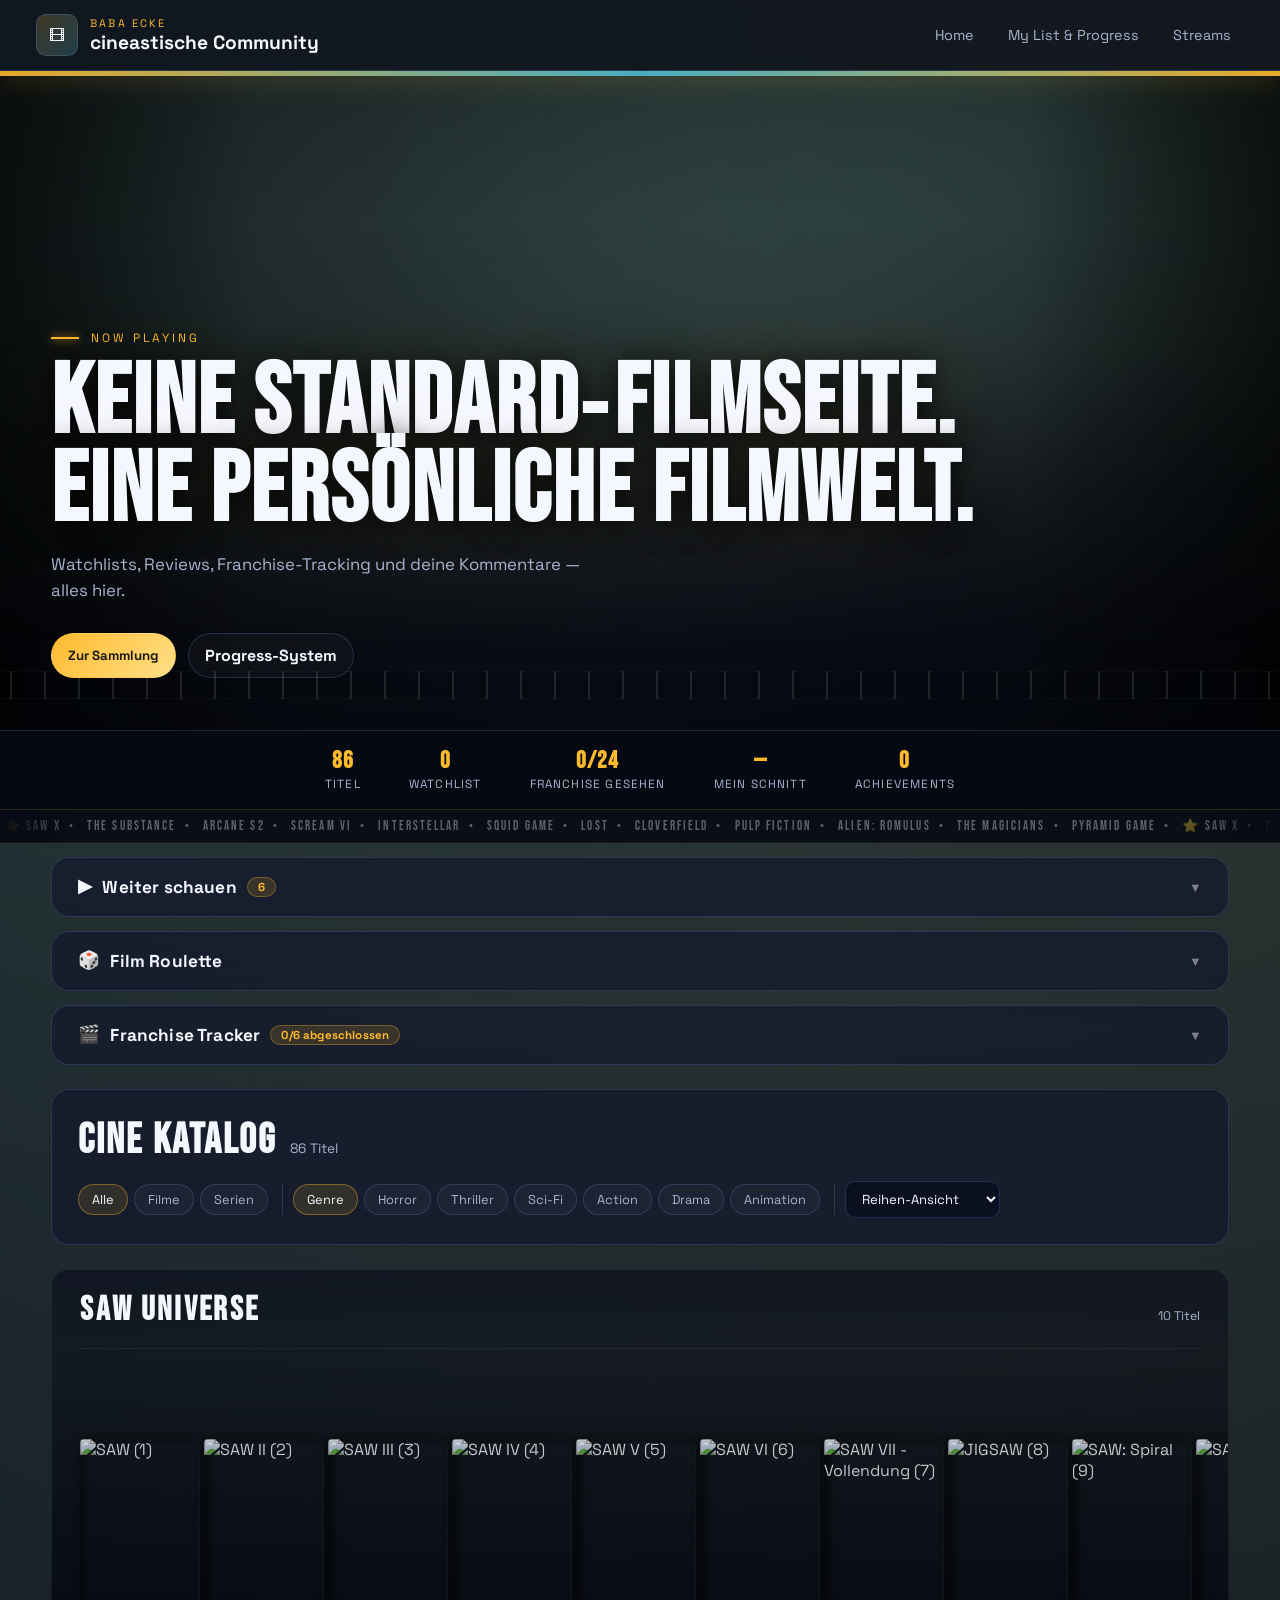
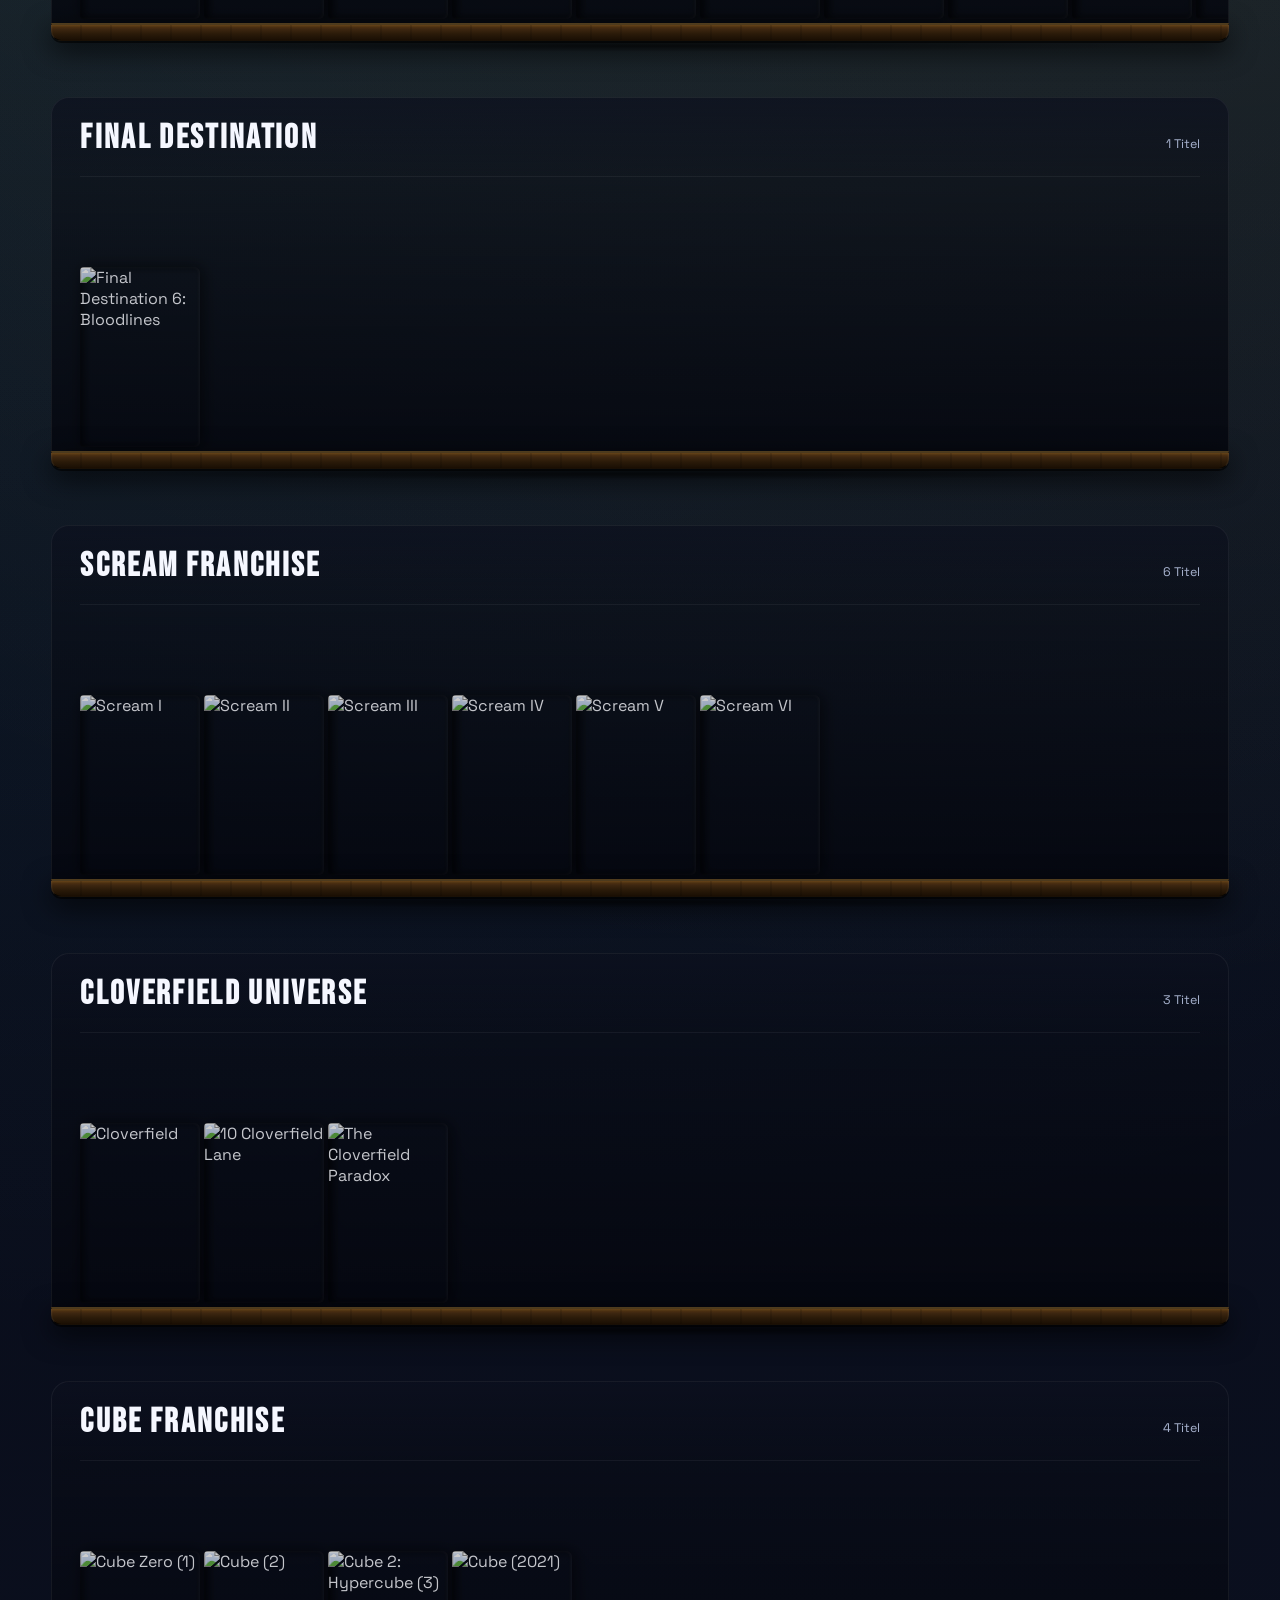
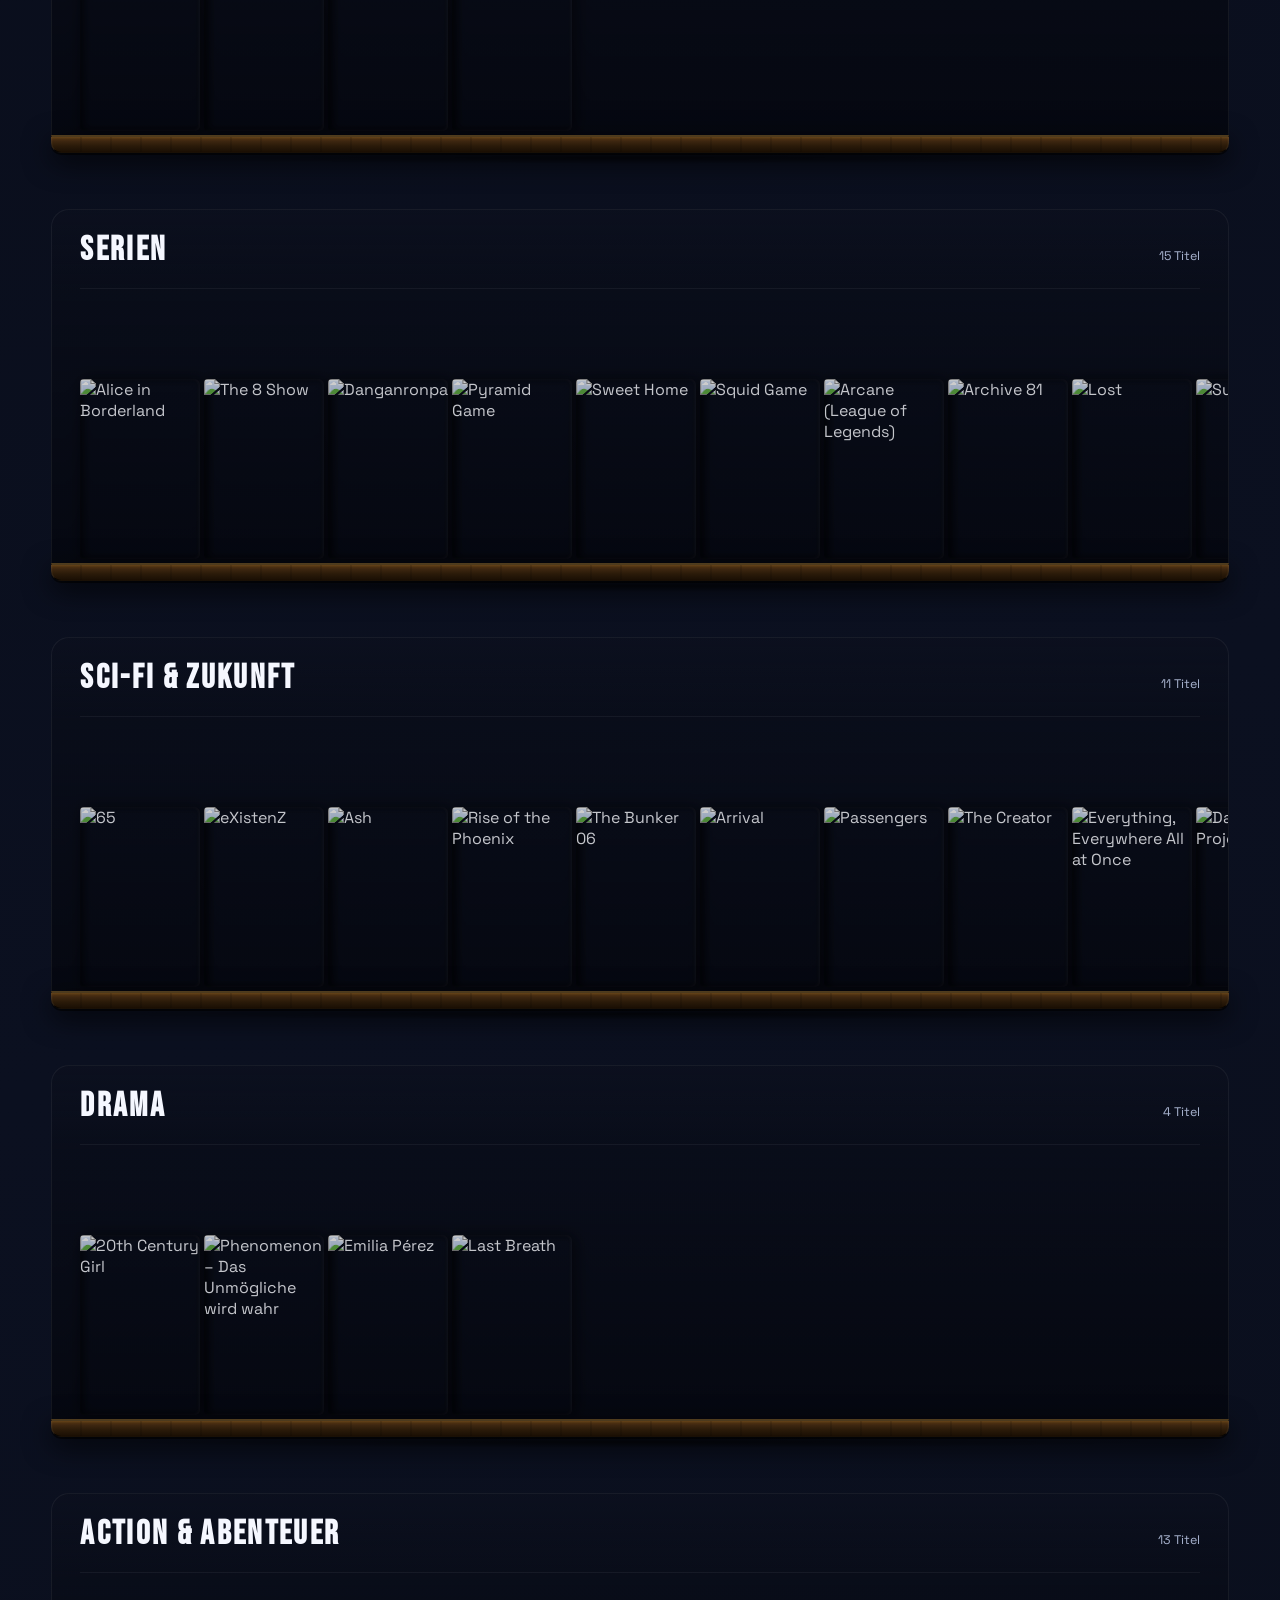
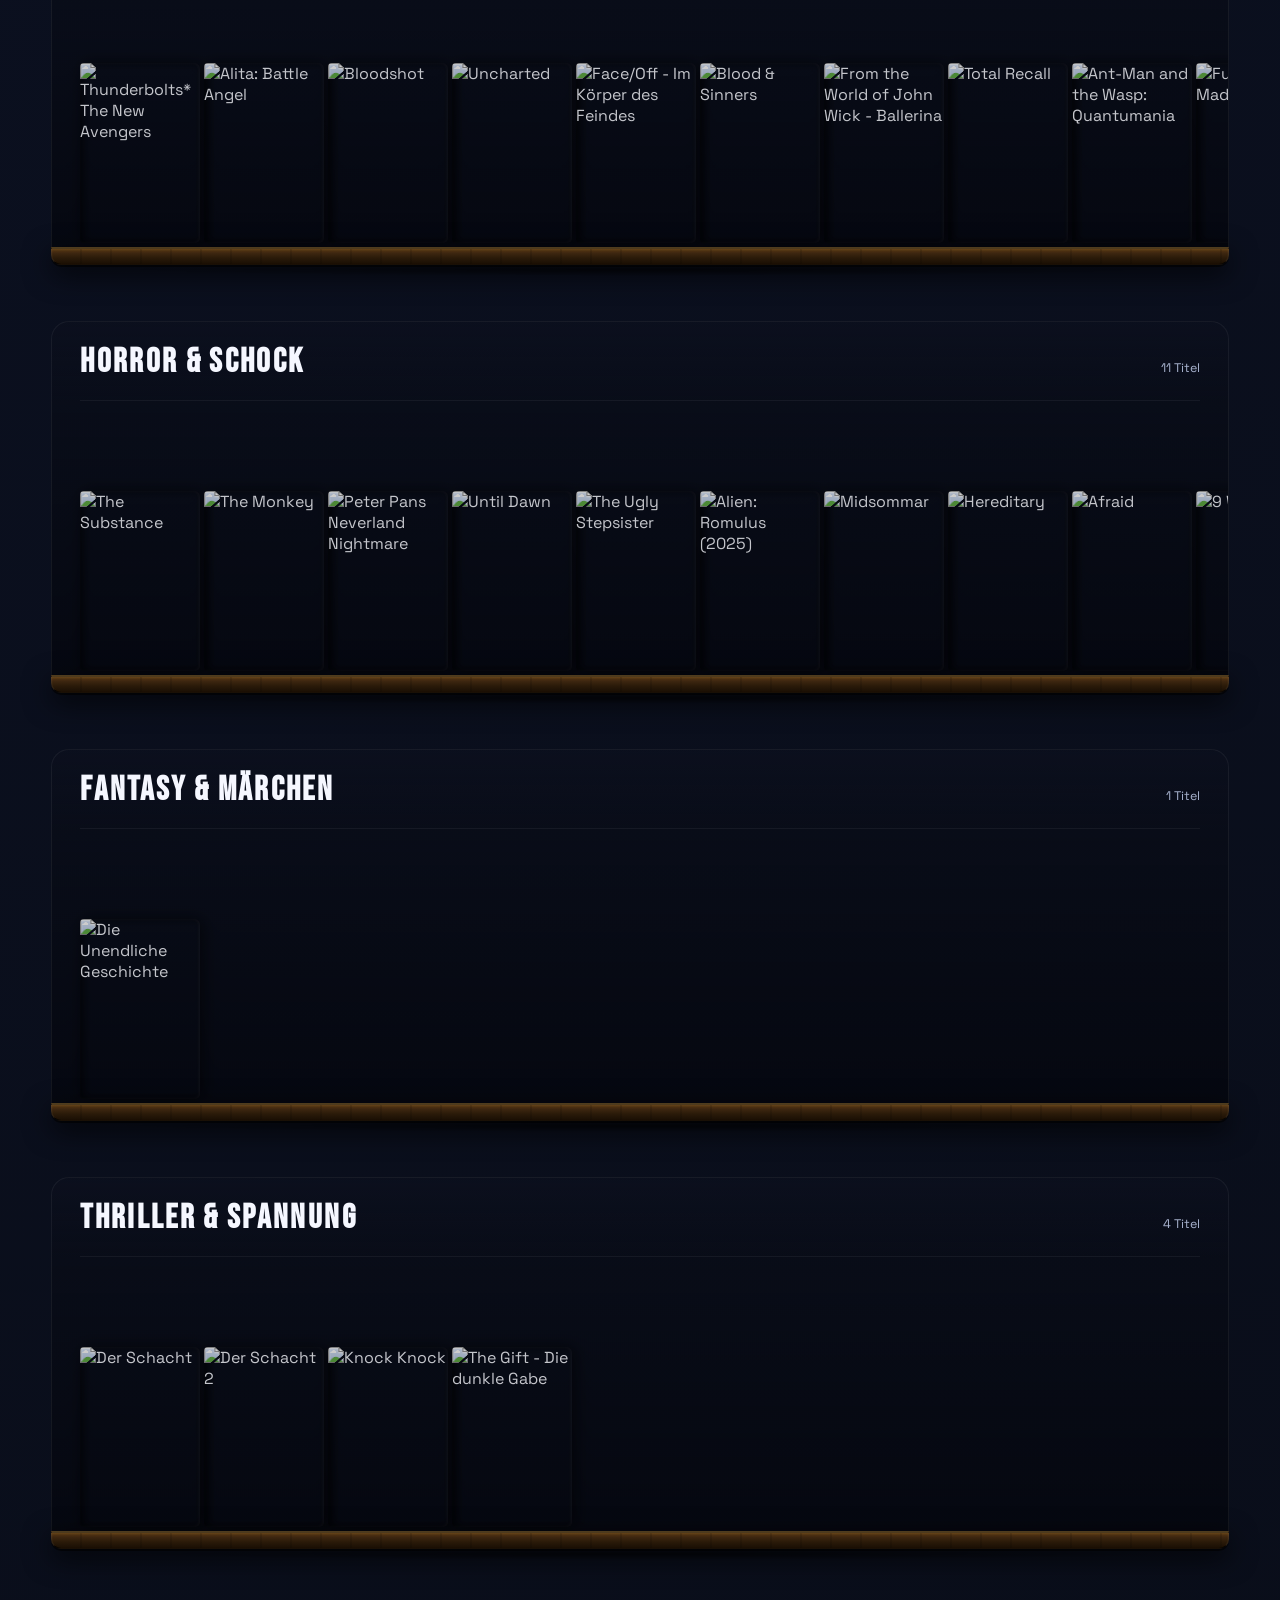
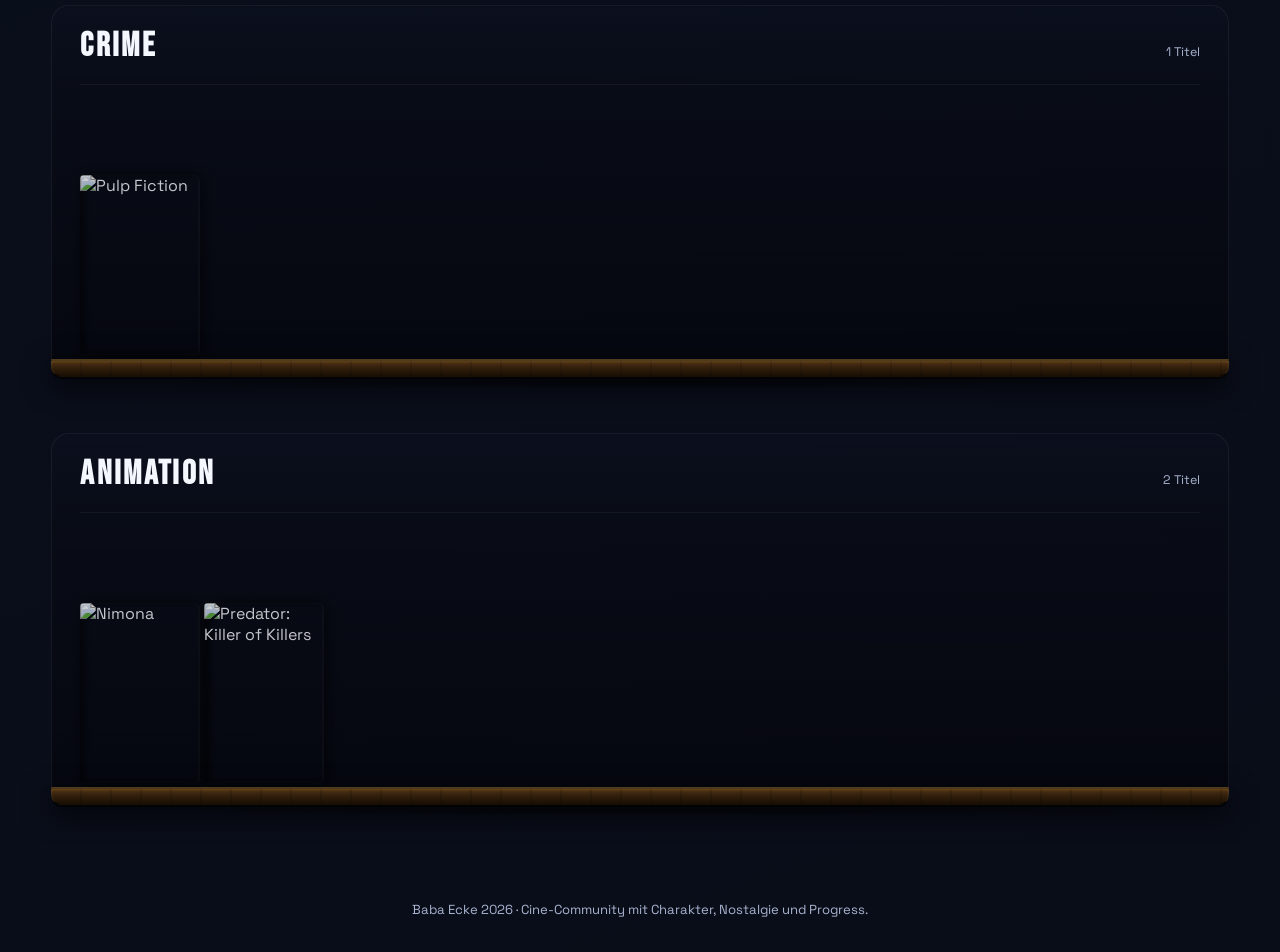
==== commit f8145945: "Fix: JS syntax error + cinematic hero + 120px covers + ticker + scroll reveal" ====
--- a/index.html
+++ b/index.html
@@ -37,6 +37,7 @@
         <div class="hero-layer-bg" id="heroLayerBg"></div>
         <div class="hero-layer-mid" id="heroLayerMid"></div>
         <div class="hero-fog"></div>
+        <div class="hero-filmstrip" aria-hidden="true"></div>
         <div class="hero-vignette"></div>
         <div class="hero-content">
             <p class="hero-eyebrow">NOW PLAYING</p>
@@ -51,6 +52,32 @@
     </section>
 
     <main>
+
+        <!-- CINEMA TICKER — scrolling film titles -->
+        <div class="cine-ticker" aria-hidden="true">
+            <div class="cine-ticker-track" id="cineTicker">
+                <span>&#11088; SAW X &nbsp;&bull;&nbsp;</span>
+                <span>THE SUBSTANCE &nbsp;&bull;&nbsp;</span>
+                <span>ARCANE S2 &nbsp;&bull;&nbsp;</span>
+                <span>SCREAM VI &nbsp;&bull;&nbsp;</span>
+                <span>INTERSTELLAR &nbsp;&bull;&nbsp;</span>
+                <span>SQUID GAME &nbsp;&bull;&nbsp;</span>
+                <span>LOST &nbsp;&bull;&nbsp;</span>
+                <span>CLOVERFIELD &nbsp;&bull;&nbsp;</span>
+                <span>PULP FICTION &nbsp;&bull;&nbsp;</span>
+                <span>ALIEN: ROMULUS &nbsp;&bull;&nbsp;</span>
+                <span>THE MAGICIANS &nbsp;&bull;&nbsp;</span>
+                <span>PYRAMID GAME &nbsp;&bull;&nbsp;</span>
+                <span>&#11088; SAW X &nbsp;&bull;&nbsp;</span>
+                <span>THE SUBSTANCE &nbsp;&bull;&nbsp;</span>
+                <span>ARCANE S2 &nbsp;&bull;&nbsp;</span>
+                <span>SCREAM VI &nbsp;&bull;&nbsp;</span>
+                <span>INTERSTELLAR &nbsp;&bull;&nbsp;</span>
+                <span>SQUID GAME &nbsp;&bull;&nbsp;</span>
+                <span>LOST &nbsp;&bull;&nbsp;</span>
+                <span>CLOVERFIELD &nbsp;&bull;&nbsp;</span>
+            </div>
+        </div>
 
         <!-- WEITER SCHAUEN — Accordion -->
         <section class="accordion-section" id="continueSection">
--- a/styles.css
+++ b/styles.css
@@ -677,12 +677,36 @@
 ───────────────────────────────────────── */
 .cine-hero {
     position: relative;
-    min-height: clamp(420px, 72vh, 720px);
+    min-height: clamp(520px, 82vh, 820px);
     overflow: hidden;
     display: flex;
     flex-direction: column;
     align-items: stretch;
     justify-content: flex-end;
+}
+
+/* Cinematic letterbox bars */
+.cine-hero::before,
+.cine-hero::after {
+    content: '';
+    position: absolute;
+    left: 0; right: 0;
+    z-index: 6;
+    pointer-events: none;
+}
+.cine-hero::before {
+    top: 0;
+    height: 5px;
+    background: linear-gradient(90deg,
+        rgba(255,186,45,0.9) 0%,
+        rgba(88,225,255,0.7) 50%,
+        rgba(255,186,45,0.9) 100%);
+    box-shadow: 0 0 24px rgba(255,186,45,0.5);
+    animation: scanBar 4s ease-in-out infinite alternate;
+}
+@keyframes scanBar {
+    0%   { opacity: 0.6; transform: scaleX(1); }
+    100% { opacity: 1;   transform: scaleX(0.98); }
 }
 
 .hero-layer-bg,
@@ -696,32 +720,70 @@
 .hero-layer-bg {
     background:
         url('https://resizing.flixster.com/-XZAfHZM39UwaGJIFWKAE8fS0ak=/v3/t/assets/p185013_b_v8_af.jpg') center / cover no-repeat;
-    filter: brightness(0.22) saturate(0.6);
+    filter: brightness(0.42) saturate(0.75);
     z-index: 0;
-}
-
+    transform-origin: center center;
+}
+
+/* Animated spotlight overlay */
 .hero-layer-mid {
     background:
-        radial-gradient(ellipse at 25% 80%, rgba(88, 225, 255, 0.13), transparent 55%),
-        radial-gradient(ellipse at 80% 15%, rgba(255, 186, 45, 0.10), transparent 45%);
+        radial-gradient(ellipse 60% 50% at 35% 75%, rgba(255,186,45,0.14), transparent 60%),
+        radial-gradient(ellipse at 80% 15%, rgba(88,225,255,0.12), transparent 45%),
+        radial-gradient(ellipse 40% 60% at 65% 60%, rgba(255,120,60,0.06), transparent 55%);
     z-index: 1;
+    animation: heroGlow 8s ease-in-out infinite alternate;
+}
+@keyframes heroGlow {
+    0%   { opacity: 0.7; }
+    50%  { opacity: 1.0; }
+    100% { opacity: 0.8; }
 }
 
 .hero-fog {
     position: absolute;
     bottom: 0; left: 0; right: 0;
-    height: 65%;
-    background: linear-gradient(180deg, transparent 0%, rgba(7,10,20,0.55) 35%, rgba(7,10,20,0.95) 72%, var(--bg) 100%);
+    height: 80%;
+    background: linear-gradient(180deg,
+        transparent 0%,
+        rgba(7,10,20,0.20) 20%,
+        rgba(7,10,20,0.60) 45%,
+        rgba(7,10,20,0.94) 72%,
+        var(--bg) 100%);
     z-index: 2;
     pointer-events: none;
 }
 
+/* Side darkening vignette */
 .hero-vignette {
     position: absolute;
     inset: 0;
-    background: radial-gradient(ellipse at center, transparent 30%, rgba(0,0,0,0.55) 100%);
+    background:
+        radial-gradient(ellipse 80% 100% at center, transparent 20%, rgba(0,0,0,0.7) 100%),
+        linear-gradient(90deg, rgba(0,0,0,0.55) 0%, transparent 20%, transparent 80%, rgba(0,0,0,0.55) 100%);
     z-index: 2;
     pointer-events: none;
+}
+
+/* Film strip decoration */
+.hero-filmstrip {
+    position: absolute;
+    bottom: 110px;
+    left: 0; right: 0;
+    height: 28px;
+    z-index: 3;
+    pointer-events: none;
+    overflow: hidden;
+    opacity: 0.12;
+    background:
+        repeating-linear-gradient(90deg,
+            transparent 0, transparent 10px,
+            rgba(255,255,255,0.9) 10px, rgba(255,255,255,0.9) 12px,
+            transparent 12px, transparent 34px
+        ),
+        rgba(0,0,0,0.5);
+    border-top: 1px solid rgba(255,255,255,0.2);
+    border-bottom: 1px solid rgba(255,255,255,0.2);
 }
 
 .hero-content {
@@ -729,8 +791,22 @@
     z-index: 10;
     width: min(1200px, 92vw);
     margin: 0 auto;
-    padding: 0 0 44px;
-}
+    padding: 0 0 52px;
+}
+
+/* Entrance animation — triggered when body.page-ready */
+.hero-eyebrow,
+.hero-headline,
+.hero-sub,
+.hero-actions {
+    opacity: 0;
+    transform: translateY(28px);
+    transition: opacity 600ms ease, transform 600ms cubic-bezier(0.25, 0.46, 0.45, 0.94);
+}
+body.page-ready .hero-eyebrow  { opacity: 1; transform: none; transition-delay: 100ms; }
+body.page-ready .hero-headline { opacity: 1; transform: none; transition-delay: 220ms; }
+body.page-ready .hero-sub      { opacity: 1; transform: none; transition-delay: 380ms; }
+body.page-ready .hero-actions  { opacity: 1; transform: none; transition-delay: 500ms; }
 
 .hero-eyebrow {
     margin: 0;
@@ -738,42 +814,69 @@
     letter-spacing: 0.24em;
     font-size: 0.75rem;
     text-transform: uppercase;
+    display: flex;
+    align-items: center;
+    gap: 12px;
+}
+.hero-eyebrow::before {
+    content: '';
+    display: inline-block;
+    width: 28px;
+    height: 2px;
+    background: var(--accent);
+    box-shadow: 0 0 8px var(--accent);
 }
 
 .hero-headline {
     margin: 14px 0 16px;
     font-family: "Bebas Neue", sans-serif;
-    font-size: clamp(2.8rem, 8vw, 5.4rem);
-    line-height: 0.90;
+    font-size: clamp(3rem, 9vw, 6.2rem);
+    line-height: 0.88;
     letter-spacing: 0.02em;
-    text-shadow: 0 6px 40px rgba(0,0,0,0.9);
+    text-shadow:
+        0 4px 30px rgba(0,0,0,0.95),
+        0 0 80px rgba(255,186,45,0.12);
 }
 
 .hero-sub {
     margin: 0;
     color: var(--muted);
     max-width: 50ch;
-    font-size: 1rem;
+    font-size: 1.05rem;
+    line-height: 1.55;
 }
 
 .hero-actions {
-    margin-top: 28px;
+    margin-top: 30px;
     display: flex;
     flex-wrap: wrap;
-    gap: 10px;
+    gap: 12px;
+}
+
+/* Loading state shown in hero */
+.hero-loading {
+    display: inline-flex;
+    align-items: center;
+    gap: 8px;
+    color: var(--accent);
+    font-size: 0.72rem;
+    letter-spacing: 0.18em;
+    text-transform: uppercase;
+    animation: reelPulse 1.2s ease-in-out infinite;
 }
 
 .hero-stats-bar {
     position: relative;
     z-index: 10;
-    background: rgba(7,10,20,0.75);
-    backdrop-filter: blur(14px);
+    background: rgba(7,10,20,0.82);
+    backdrop-filter: blur(18px);
     border-top: 1px solid var(--line);
-    padding: 16px clamp(14px, 4vw, 40px);
+    padding: 18px clamp(14px, 4vw, 48px);
     display: flex;
     flex-wrap: wrap;
-    gap: 28px 36px;
+    gap: 24px 48px;
     justify-content: center;
+    align-items: center;
 }
 
 .hero-stats-bar .quick-stat {
@@ -782,6 +885,80 @@
     padding: 0;
     text-align: center;
     border-radius: 0;
+}
+
+.hero-stats-bar .quick-stat b {
+    display: block;
+    font-size: 1.5rem;
+    color: var(--accent);
+    font-family: "Bebas Neue", sans-serif;
+    letter-spacing: 0.04em;
+    line-height: 1;
+}
+
+.hero-stats-bar .quick-stat span {
+    display: block;
+    color: var(--muted);
+    font-size: 0.74rem;
+    letter-spacing: 0.1em;
+    text-transform: uppercase;
+    margin-top: 3px;
+}
+
+/* ─────────────────────────────────────────
+   CINEMA TICKER
+───────────────────────────────────────── */
+.cine-ticker {
+    position: relative;
+    z-index: 2;
+    overflow: hidden;
+    height: 34px;
+    background: rgba(7,10,20,0.9);
+    border-top: 1px solid rgba(255,186,45,0.15);
+    border-bottom: 1px solid rgba(255,186,45,0.08);
+    display: flex;
+    align-items: center;
+}
+
+/* Fade edges */
+.cine-ticker::before,
+.cine-ticker::after {
+    content: '';
+    position: absolute;
+    top: 0; bottom: 0;
+    width: 80px;
+    z-index: 2;
+    pointer-events: none;
+}
+.cine-ticker::before {
+    left: 0;
+    background: linear-gradient(90deg, rgba(7,10,20,1), transparent);
+}
+.cine-ticker::after {
+    right: 0;
+    background: linear-gradient(-90deg, rgba(7,10,20,1), transparent);
+}
+
+.cine-ticker-track {
+    display: flex;
+    white-space: nowrap;
+    animation: tickerScroll 40s linear infinite;
+    font-family: "Bebas Neue", sans-serif;
+    font-size: 0.82rem;
+    letter-spacing: 0.16em;
+    color: rgba(255,255,255,0.35);
+    gap: 0;
+    will-change: transform;
+}
+
+.cine-ticker-track span {
+    padding: 0 4px;
+    flex-shrink: 0;
+}
+
+@keyframes tickerScroll {
+    from { transform: translateX(0); }
+    to   { transform: translateX(-50%); }
 }
 
 /* ─────────────────────────────────────────
@@ -953,198 +1130,317 @@
 /* ─────────────────────────────────────────
    SHELF — Main Collection Display
 ───────────────────────────────────────── */
+
+/* Host wrapper */
 .catalog-shelf-host {
-    display: grid;
+    display: flex;
+    flex-direction: column;
     gap: 0;
 }
 
+/* One shelf group (e.g. "SAW Universe", "Horror & Schock") */
 .shelf-group {
     position: relative;
-    margin: 0 0 44px;
-    border-radius: 16px;
-    overflow: visible;
-}
-
-/* Blurred atmospheric background via pseudo-element + clip-path */
+    margin: 0 0 56px;
+}
+
+/* Atmospheric blurred background glow per group */
 .shelf-group::before {
     content: '';
     position: absolute;
-    inset: 0;
+    inset: -30px;
     z-index: 0;
-    border-radius: 16px;
     background-image: var(--bg-img);
     background-size: cover;
-    background-position: center;
-    filter: blur(55px) brightness(0.13) saturate(0.45);
-    transform: scale(1.4);
-    clip-path: inset(0 round 16px);
+    background-position: center 20%;
+    filter: blur(80px) brightness(0.08) saturate(0.5);
     pointer-events: none;
-}
-
+    border-radius: 24px;
+}
+
+/* Header area above the books */
 .shelf-group-inner {
     position: relative;
     z-index: 1;
-    padding: 22px 22px 0;
-    border: 1px solid rgba(255, 255, 255, 0.07);
+    padding: 20px 28px 0;
+    border: 1px solid rgba(255,255,255,0.06);
     border-bottom: none;
-    border-radius: 16px 16px 0 0;
+    border-radius: 18px 18px 0 0;
+    background: linear-gradient(180deg, rgba(12,16,30,0.72) 0%, rgba(8,11,20,0.45) 100%);
 }
 
 .shelf-group-label {
     display: flex;
     align-items: baseline;
     gap: 12px;
-    margin-bottom: 12px;
+    padding-bottom: 18px;
+    border-bottom: 1px solid rgba(255,255,255,0.05);
+    margin-bottom: 0;
 }
 
 .shelf-group-name {
     margin: 0;
     font-family: "Bebas Neue", sans-serif;
-    font-size: clamp(1.5rem, 3vw, 2rem);
-    letter-spacing: 0.06em;
+    font-size: clamp(1.5rem, 3vw, 2.1rem);
+    letter-spacing: 0.07em;
     color: var(--text);
+}
+
+.shelf-group-name::after {
+    content: '';
+    display: inline-block;
+    width: 0;
+    margin-left: 10px;
+    height: 3px;
+    background: linear-gradient(90deg, var(--accent), transparent);
+    vertical-align: middle;
+    transition: width 400ms ease;
 }
 
 .shelf-group-meta {
     color: var(--muted);
     font-size: 0.78rem;
-}
-
-/* The books row — flex, wrapping, lots of padding-top for popup space */
+    margin-left: auto;
+    white-space: nowrap;
+}
+
+/* ── The actual "shelf" row with perspective ── */
+.shelf-stage {
+    position: relative;
+    z-index: 1;
+    /* NO overflow:hidden — would clip the popups that float above */
+    overflow: visible;
+    border-left:  1px solid rgba(255,255,255,0.06);
+    border-right: 1px solid rgba(255,255,255,0.06);
+    background: linear-gradient(180deg, rgba(8,11,20,0.45) 0%, rgba(5,7,15,0.85) 100%);
+}
+
+/* Scrollable track — single row, scrolls horizontally */
+.shelf-scroll {
+    overflow-x: auto;
+    overflow-y: visible;   /* browsers coerce this to auto, but popup uses fixed */
+    padding-bottom: 4px;   /* room for scrollbar */
+    scrollbar-width: thin;
+    scrollbar-color: rgba(255,186,45,0.35) rgba(255,255,255,0.04);
+}
+
+.shelf-scroll::-webkit-scrollbar       { height: 4px; }
+.shelf-scroll::-webkit-scrollbar-track  { background: rgba(255,255,255,0.04); border-radius: 2px; }
+.shelf-scroll::-webkit-scrollbar-thumb  { background: rgba(255,186,45,0.35); border-radius: 2px; }
+
+/* Perspective wrapper — single row */
 .shelf-books {
     display: flex;
-    flex-wrap: wrap;
-    gap: 5px;
-    padding-top: 360px;
-    margin-top: -360px;
-    overflow: visible;
+    flex-wrap: nowrap;      /* single row — no wrap = no popup collision */
+    gap: 4px;
+    padding: 90px 28px 0;   /* tall top padding = popup space above 180px covers */
+    perspective: 1400px;
+    perspective-origin: 50% -60%;
     align-items: flex-end;
-}
-
-/* Wooden shelf plank */
-.shelf-plank {
     position: relative;
     z-index: 2;
-    height: 13px;
-    background: linear-gradient(180deg, #3d2910 0%, #261808 55%, #160e04 100%);
-    border: 1px solid rgba(255, 255, 255, 0.07);
-    border-top: 2px solid rgba(255, 200, 100, 0.18);
-    border-radius: 0 0 8px 8px;
-    box-shadow: 0 6px 22px rgba(0,0,0,0.8), 0 2px 0 rgba(0,0,0,0.6);
-}
-
-.shelf-plank::after {
-    content: '';
-    position: absolute;
-    inset: 0;
-    background: repeating-linear-gradient(90deg, transparent, transparent 44px, rgba(0,0,0,0.1) 44px, rgba(0,0,0,0.1) 46px);
-    border-radius: inherit;
-}
-
-/* Individual book/movie on the shelf */
+    width: max-content;     /* shrink-wrap to content for scroll */
+    min-width: 100%;
+}
+
+/* ── Individual cover ── */
 .shelf-book {
-    width: 50px;
-    height: 178px;
+    width: 120px;
+    height: 180px;         /* proper 2:3 poster ratio, clearly readable */
     flex-shrink: 0;
     position: relative;
     cursor: pointer;
-    transition: transform 300ms cubic-bezier(0.25, 0.46, 0.45, 0.94);
     z-index: 1;
-}
-
+    transform-origin: center bottom;
+    transform-style: preserve-3d;
+    transition:
+        transform 400ms cubic-bezier(0.34, 1.36, 0.64, 1),
+        z-index   0ms   400ms,
+        filter    280ms ease;
+    filter: brightness(0.80) saturate(0.88);
+}
+
+/* Hover: dramatic lift + forward lean */
 .shelf-book:hover {
-    transform: translateY(-26px) scaleX(1.05);
-    z-index: 200;
-}
-
+    transform: translateY(-60px) scale(1.28) rotateX(-5deg);
+    z-index: 500;
+    filter: brightness(1.10) saturate(1.15);
+    transition:
+        transform 400ms cubic-bezier(0.34, 1.36, 0.64, 1),
+        filter    220ms ease,
+        z-index   0ms   0ms;
+}
+
+/* Dim siblings when any book in the row is hovered */
+.shelf-books:has(.shelf-book:hover) .shelf-book:not(:hover) {
+    filter: brightness(0.55) saturate(0.6);
+    transition: filter 220ms ease, transform 380ms cubic-bezier(0.34, 1.36, 0.64, 1);
+}
+
+/* Cover image */
 .shelf-book-cover {
     width: 100%;
     height: 100%;
     object-fit: cover;
     object-position: center top;
     display: block;
-    border-radius: 2px 4px 3px 2px;
-    box-shadow: 3px 0 10px rgba(0,0,0,0.6), inset -2px 0 4px rgba(0,0,0,0.35);
+    border-radius: 4px 6px 5px 4px;
+    box-shadow:
+        inset 4px 0 8px rgba(0,0,0,0.6),
+        inset -1px 0 3px rgba(255,255,255,0.07),
+        3px 0 16px rgba(0,0,0,0.55);
     transition: box-shadow 300ms ease;
 }
 
 .shelf-book:hover .shelf-book-cover {
-    box-shadow: 0 16px 40px rgba(0,0,0,0.85), 4px 0 12px rgba(0,0,0,0.5);
-}
-
-/* Watchlist indicator dot */
-.shelf-book.in-watchlist .shelf-book-cover::after {
+    box-shadow:
+        0 28px 70px rgba(0,0,0,0.95),
+        0 0 30px rgba(255,186,45,0.22),
+        0 0  8px rgba(255,255,255,0.08),
+        3px 0 16px rgba(0,0,0,0.65);
+}
+
+/* Floor reflection — fades in on hover */
+.shelf-book::before {
     content: '';
     position: absolute;
-    top: 4px; right: 4px;
-    width: 7px; height: 7px;
+    bottom: -4px;
+    left: 4px;
+    right: 4px;
+    height: 30px;
+    background: inherit;
+    transform: scaleY(-1);
+    opacity: 0;
+    filter: blur(6px);
+    transition: opacity 300ms ease;
+    pointer-events: none;
+    z-index: -1;
+}
+.shelf-book:hover::before {
+    opacity: 0.18;
+}
+
+/* Watchlist gold dot in top-right corner */
+.shelf-book.in-watchlist::after {
+    content: '';
+    position: absolute;
+    top: 5px;
+    right: 5px;
+    width: 8px;
+    height: 8px;
     border-radius: 50%;
     background: var(--accent);
-    box-shadow: 0 0 6px var(--accent);
-}
-
-/* Popup card on hover */
+    box-shadow: 0 0 7px var(--accent), 0 0 14px rgba(255,186,45,0.4);
+    z-index: 10;
+    pointer-events: none;
+}
+
+/* ───────────────────────────────────────────
+   SCROLL REVEAL ANIMATIONS
+─────────────────────────────────────────── */
+
+.shelf-group {
+    opacity: 0;
+    transform: translateY(40px);
+    transition:
+        opacity  600ms cubic-bezier(0.22, 1, 0.36, 1),
+        transform 600ms cubic-bezier(0.22, 1, 0.36, 1);
+}
+
+.shelf-group.is-visible {
+    opacity: 1;
+    transform: translateY(0);
+}
+
+/* Stagger each group */
+.shelf-group:nth-child(1) { transition-delay: 0ms; }
+.shelf-group:nth-child(2) { transition-delay: 80ms; }
+.shelf-group:nth-child(3) { transition-delay: 160ms; }
+.shelf-group:nth-child(4) { transition-delay: 240ms; }
+.shelf-group:nth-child(5) { transition-delay: 320ms; }
+.shelf-group:nth-child(n+6) { transition-delay: 400ms; }
+
+/* Accordion sections also reveal */
+.accordion-section {
+    opacity: 0;
+    transform: translateY(20px);
+    transition: opacity 500ms ease, transform 500ms ease;
+}
+.accordion-section.is-visible {
+    opacity: 1;
+    transform: none;
+}
+
+/* ── Info popup card ── */
 .shelf-popup {
-    position: absolute;
-    bottom: calc(100% + 10px);
-    left: 50%;
-    transform: translateX(-50%);
-    width: 232px;
-    background: rgba(7, 10, 20, 0.97);
-    border: 1px solid rgba(255, 255, 255, 0.2);
-    border-radius: 16px;
+    position: fixed;        /* fixed escapes ALL overflow:hidden ancestors */
+    width: 230px;
+    background: rgba(6,9,18,0.97);
+    backdrop-filter: blur(22px);
+    border: 1px solid rgba(255,255,255,0.16);
+    border-radius: 18px;
     overflow: hidden;
+    z-index: 9999;
+    pointer-events: none;
+
+    /* Start hidden — JS sets top/left then removes this class */
     opacity: 0;
-    pointer-events: none;
-    transition: opacity 220ms ease, transform 220ms ease;
-    transform: translateX(-50%) translateY(6px);
-    box-shadow: 0 28px 70px rgba(0,0,0,0.85), 0 0 0 1px rgba(255,186,45,0.08);
-    z-index: 300;
-}
-
-.shelf-book:hover .shelf-popup {
+    transform: translateY(8px) scale(0.94);
+    transition:
+        opacity  200ms ease,
+        transform 240ms cubic-bezier(0.34, 1.2, 0.64, 1);
+
+    box-shadow:
+        0 36px 80px rgba(0,0,0,0.9),
+        0 0 0  1px  rgba(255,186,45,0.07),
+        0 0 30px    rgba(255,186,45,0.04);
+}
+
+/* Visible when JS adds .popup-visible */
+.shelf-popup.popup-visible {
     opacity: 1;
     pointer-events: auto;
-    transform: translateX(-50%) translateY(0);
-}
-
-/* Edge adjustments — last few books in each row */
-.shelf-book:nth-last-child(-n+4) .shelf-popup {
-    left: auto;
-    right: -10px;
-    transform: translateY(6px);
-}
-
-.shelf-book:nth-last-child(-n+4):hover .shelf-popup {
-    transform: translateY(0);
-}
-
-/* First few books */
-.shelf-book:nth-child(-n+2) .shelf-popup {
-    left: -10px;
-    transform: translateY(6px);
-}
-
-.shelf-book:nth-child(-n+2):hover .shelf-popup {
-    transform: translateY(0);
-}
-
+    transform: translateY(0) scale(1);
+}
+
+/* Popup poster (tall crop at top) */
 .shelf-popup-poster {
     width: 100%;
-    aspect-ratio: 2 / 3;
+    height: 140px;
     object-fit: cover;
+    object-position: center top;
     display: block;
-}
-
+    position: relative;
+}
+
+/* Gold gradient mask over poster bottom */
+.shelf-popup-poster-wrap {
+    position: relative;
+    overflow: hidden;
+    line-height: 0;
+}
+
+.shelf-popup-poster-wrap::after {
+    content: '';
+    position: absolute;
+    inset: 0;
+    background: linear-gradient(180deg,
+        transparent 30%,
+        rgba(6,9,18,0.72) 75%,
+        rgba(6,9,18,0.97) 100%);
+    pointer-events: none;
+}
+
+/* Popup body */
 .shelf-popup-body {
-    padding: 12px;
+    padding: 10px 13px 13px;
 }
 
 .shelf-popup-title {
-    margin: 0 0 7px;
-    font-size: 0.95rem;
+    margin: 0 0 8px;
+    font-size: 0.92rem;
     font-weight: 700;
-    line-height: 1.25;
+    line-height: 1.2;
 }
 
 .shelf-popup-meta {
@@ -1154,24 +1450,25 @@
     margin-bottom: 8px;
 }
 
+/* Popup uses the same meta-pill class */
 .wl-pill {
-    background: rgba(255, 186, 45, 0.12);
+    background: rgba(255,186,45,0.12) !important;
     color: var(--accent) !important;
-    border-color: rgba(255, 186, 45, 0.3) !important;
+    border-color: rgba(255,186,45,0.3) !important;
 }
 
 .shelf-popup-desc {
-    font-size: 0.75rem;
+    font-size: 0.74rem;
     color: var(--muted);
-    line-height: 1.42;
+    line-height: 1.44;
     margin: 0 0 10px;
-    max-height: 58px;
-    overflow: hidden;
     display: -webkit-box;
     -webkit-line-clamp: 3;
     -webkit-box-orient: vertical;
-}
-
+    overflow: hidden;
+}
+
+/* Rating row inside popup */
 .shelf-popup-rating {
     display: flex;
     align-items: center;
@@ -1181,21 +1478,24 @@
 
 .popup-stars {
     color: var(--accent);
-    font-size: 0.78rem;
-    letter-spacing: 1px;
+    font-size: 0.8rem;
+    letter-spacing: 2px;
+    flex-shrink: 0;
 }
 
 .shelf-popup-rating select {
     flex: 1;
-    background: rgba(11, 16, 32, 0.92);
+    background: rgba(11,16,32,0.92);
     border: 1px solid var(--line);
     color: var(--text);
     border-radius: 8px;
     padding: 4px 6px;
     font-family: inherit;
     font-size: 0.72rem;
-}
-
+    cursor: pointer;
+}
+
+/* Action buttons in popup */
 .shelf-popup-actions {
     display: flex;
     gap: 6px;
@@ -1203,27 +1503,81 @@
 
 .shelf-popup-actions button {
     flex: 1;
-    border: 1px solid var(--line);
-    background: rgba(255, 255, 255, 0.04);
+    border: 1px solid rgba(255,255,255,0.14);
+    background: rgba(255,255,255,0.05);
     color: var(--text);
     border-radius: 999px;
-    padding: 6px 8px;
+    padding: 7px 8px;
     cursor: pointer;
-    font-size: 0.73rem;
+    font-size: 0.72rem;
     font-family: inherit;
-    transition: 150ms ease;
+    font-weight: 600;
+    letter-spacing: 0.02em;
+    transition: background 160ms ease, border-color 160ms ease, transform 140ms ease;
 }
 
 .shelf-popup-actions button:hover {
-    background: rgba(255, 186, 45, 0.14);
-    border-color: rgba(255, 186, 45, 0.38);
-}
-
+    background: rgba(255,186,45,0.16);
+    border-color: rgba(255,186,45,0.4);
+    transform: translateY(-1px);
+}
+
+/* ── Wooden shelf plank ── */
+.shelf-plank {
+    position: relative;
+    z-index: 3;
+    height: 18px;
+    background:
+        linear-gradient(180deg,
+            #5a3a14 0%,
+            #3d2610 28%,
+            #2a1a09 60%,
+            #1a0f04 100%);
+    border-top: 2px solid rgba(255,210,120,0.22);
+    border-left:  1px solid rgba(255,255,255,0.06);
+    border-right: 1px solid rgba(255,255,255,0.06);
+    border-bottom: 1px solid rgba(0,0,0,0.7);
+    border-radius: 0 0 10px 10px;
+    box-shadow:
+        0  8px 28px rgba(0,0,0,0.85),
+        0  2px  0   rgba(0,0,0,0.6),
+        inset 0 1px 2px rgba(255,200,100,0.08);
+}
+
+/* Wood grain lines on plank */
+.shelf-plank::before {
+    content: '';
+    position: absolute;
+    inset: 0;
+    background: repeating-linear-gradient(
+        90deg,
+        transparent,
+        transparent 28px,
+        rgba(0,0,0,0.12) 28px,
+        rgba(0,0,0,0.12) 30px
+    );
+    border-radius: inherit;
+}
+
+/* Floor shadow below plank */
+.shelf-plank::after {
+    content: '';
+    position: absolute;
+    left: 5%;
+    right: 5%;
+    bottom: -12px;
+    height: 12px;
+    background: radial-gradient(ellipse at center, rgba(0,0,0,0.55) 0%, transparent 70%);
+    pointer-events: none;
+}
+
+/* ── Empty state ── */
 .empty-note {
     color: var(--muted);
     text-align: center;
-    padding: 32px;
-    font-size: 0.9rem;
+    padding: 40px;
+    font-size: 0.92rem;
+    letter-spacing: 0.02em;
 }
 
 /* ─────────────────────────────────────────
@@ -1233,13 +1587,17 @@
     .hero-stats-bar { gap: 18px 24px; }
     .catalog-filter-bar { gap: 8px; }
     .filter-group { padding-right: 10px; }
+    .shelf-book { width: 100px; height: 150px; }
+    .shelf-popup { width: 215px; }
 }
 
 @media (max-width: 680px) {
-    .cine-hero { min-height: 60vh; }
-    .hero-headline { font-size: 2.6rem; }
-    .hero-stats-bar { padding: 12px; gap: 14px; }
+    .cine-hero { min-height: 65vh; }
+    .hero-headline { font-size: 2.8rem; }
+    .hero-stats-bar { padding: 14px; gap: 14px; }
     .filter-group { border-right: none; }
-    .shelf-book { width: 44px; height: 158px; }
+    .shelf-book { width: 82px; height: 123px; }
     .shelf-popup { width: 200px; }
+    .shelf-books { padding: 60px 14px 0; gap: 3px; }
+    .shelf-group-inner { padding: 16px 16px 0; }
 }
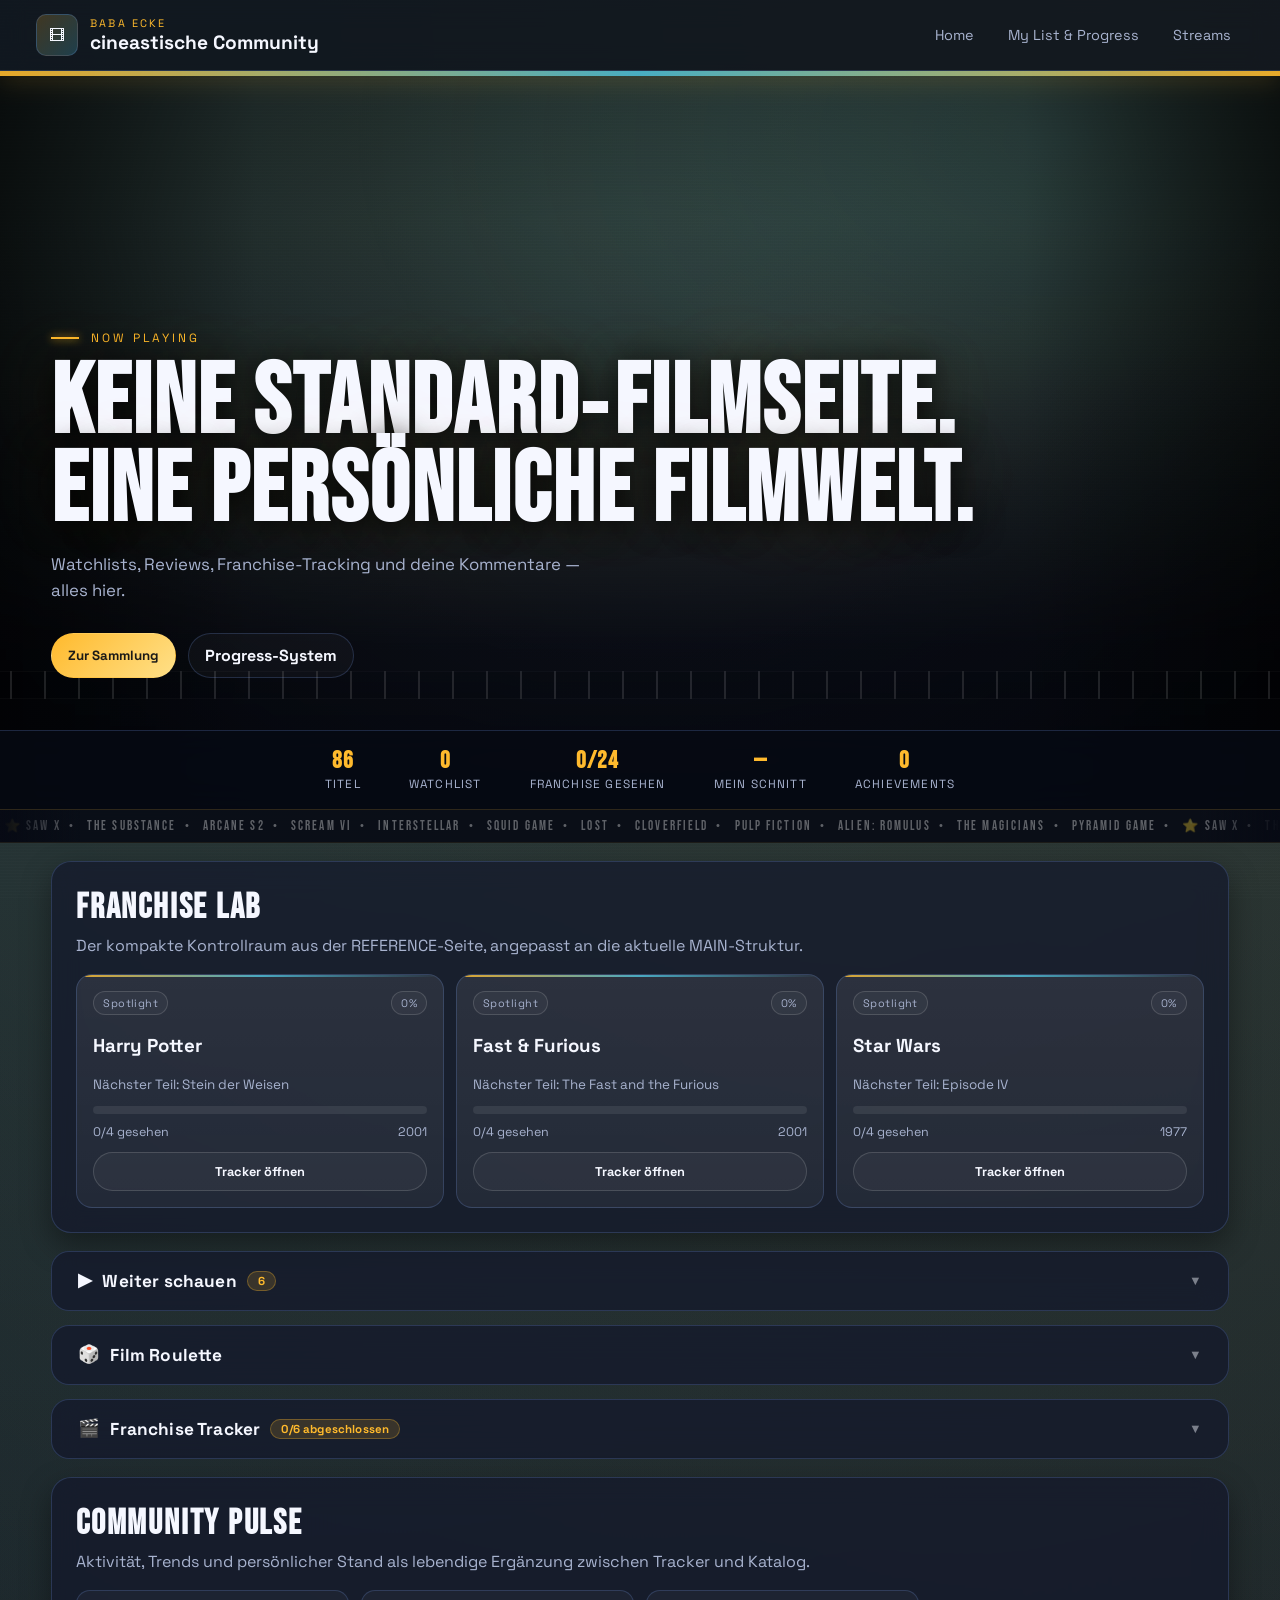
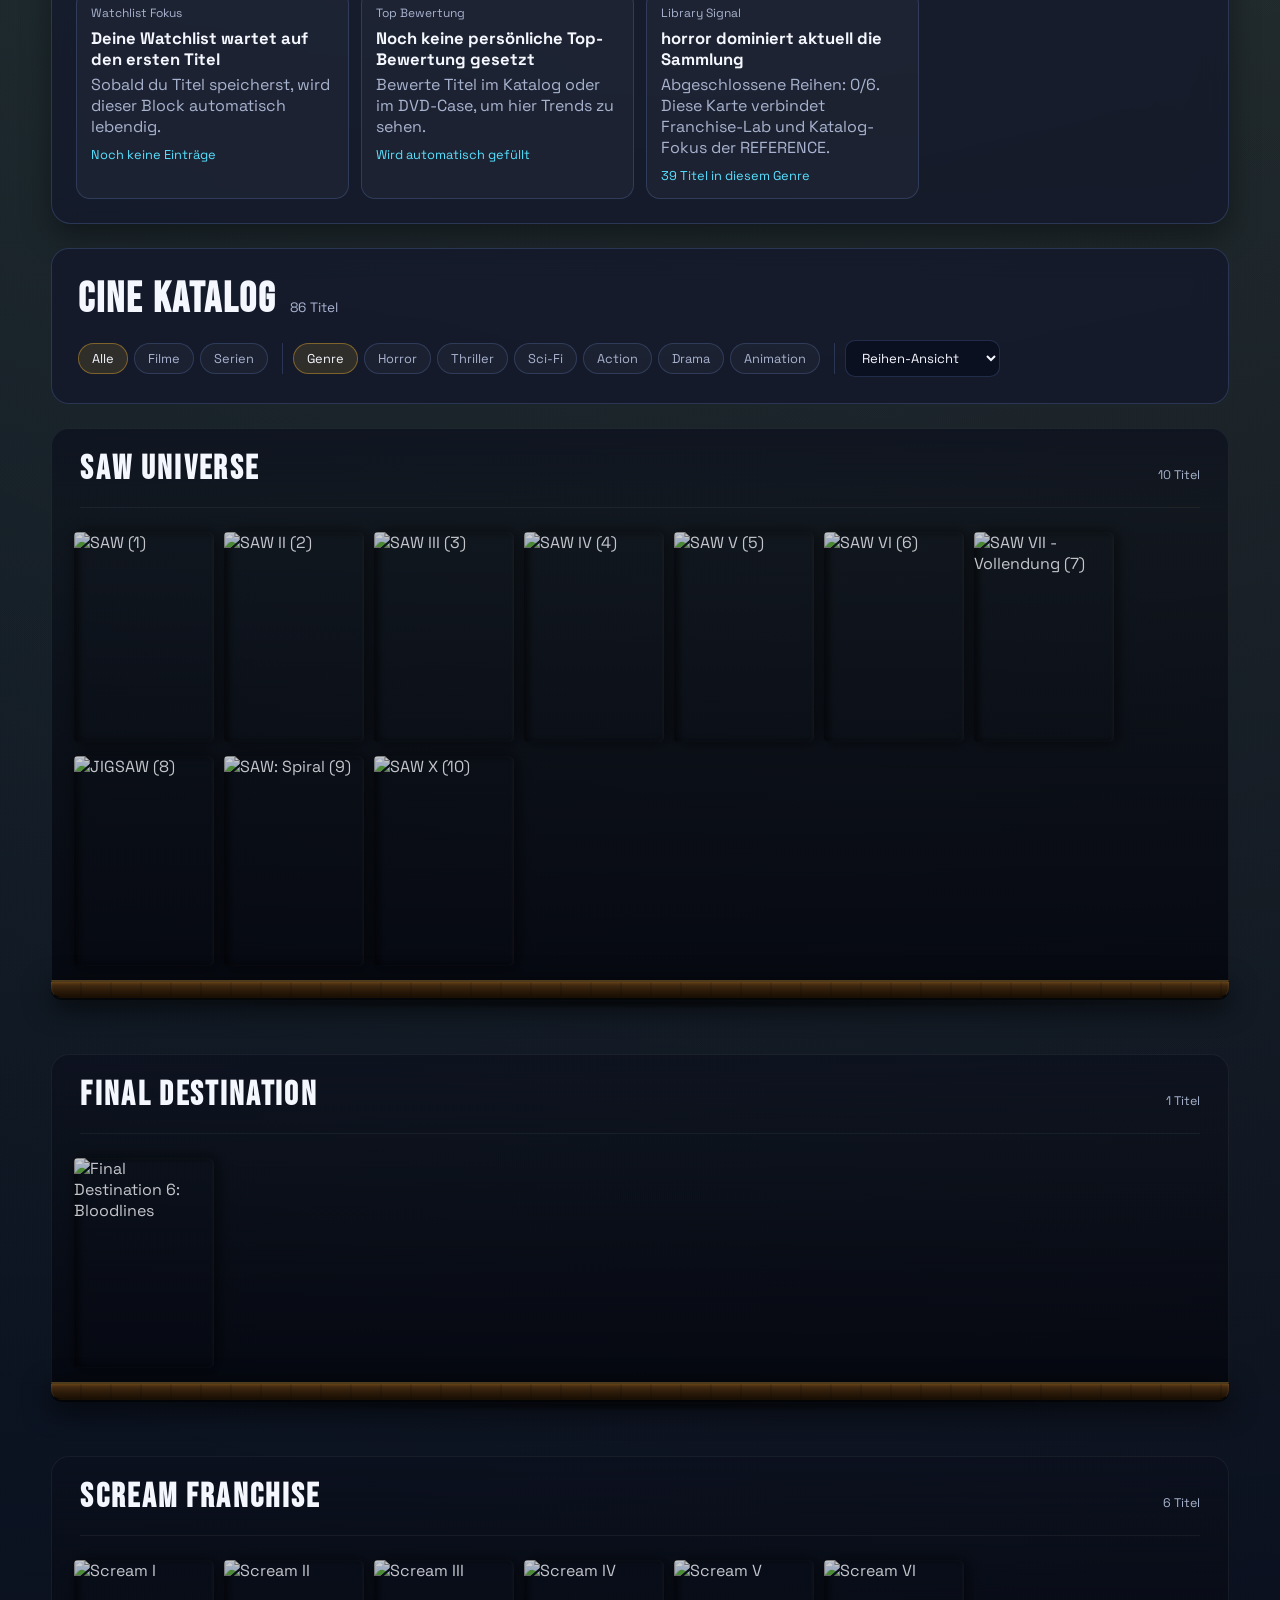
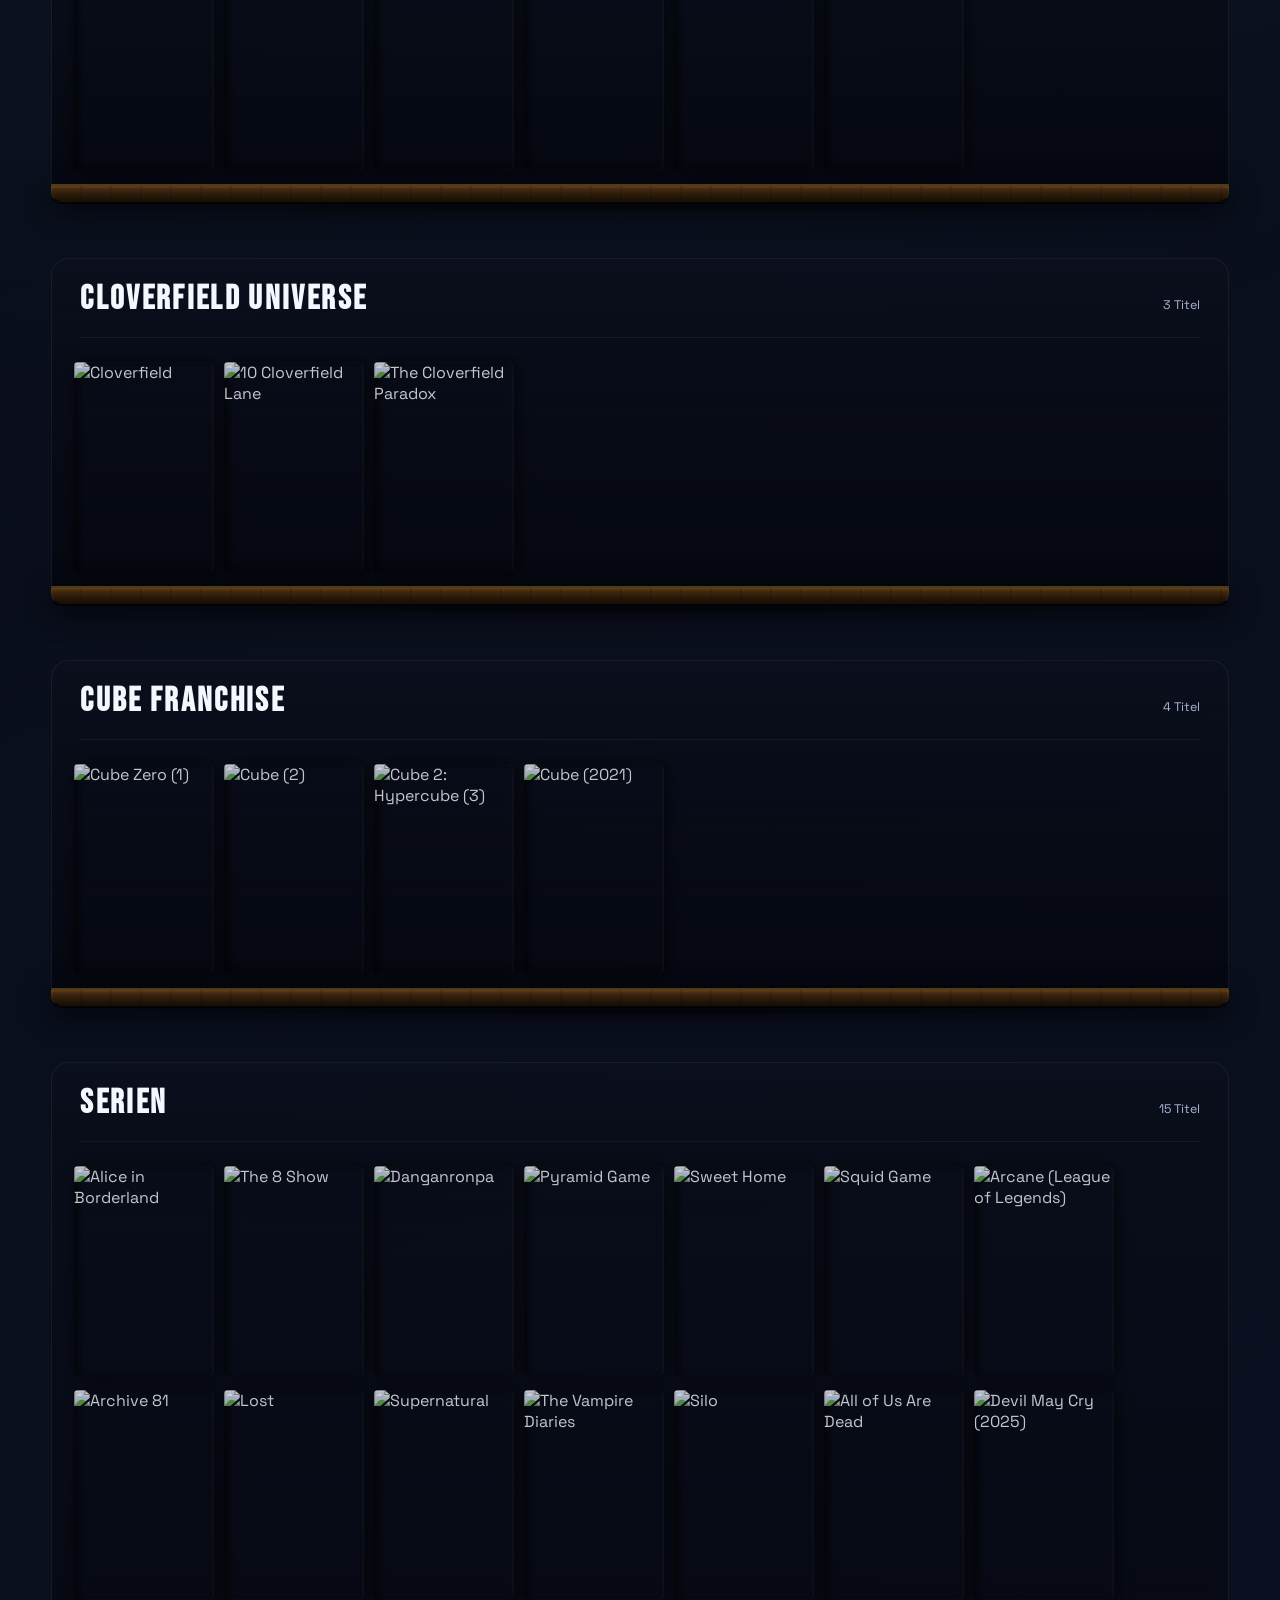
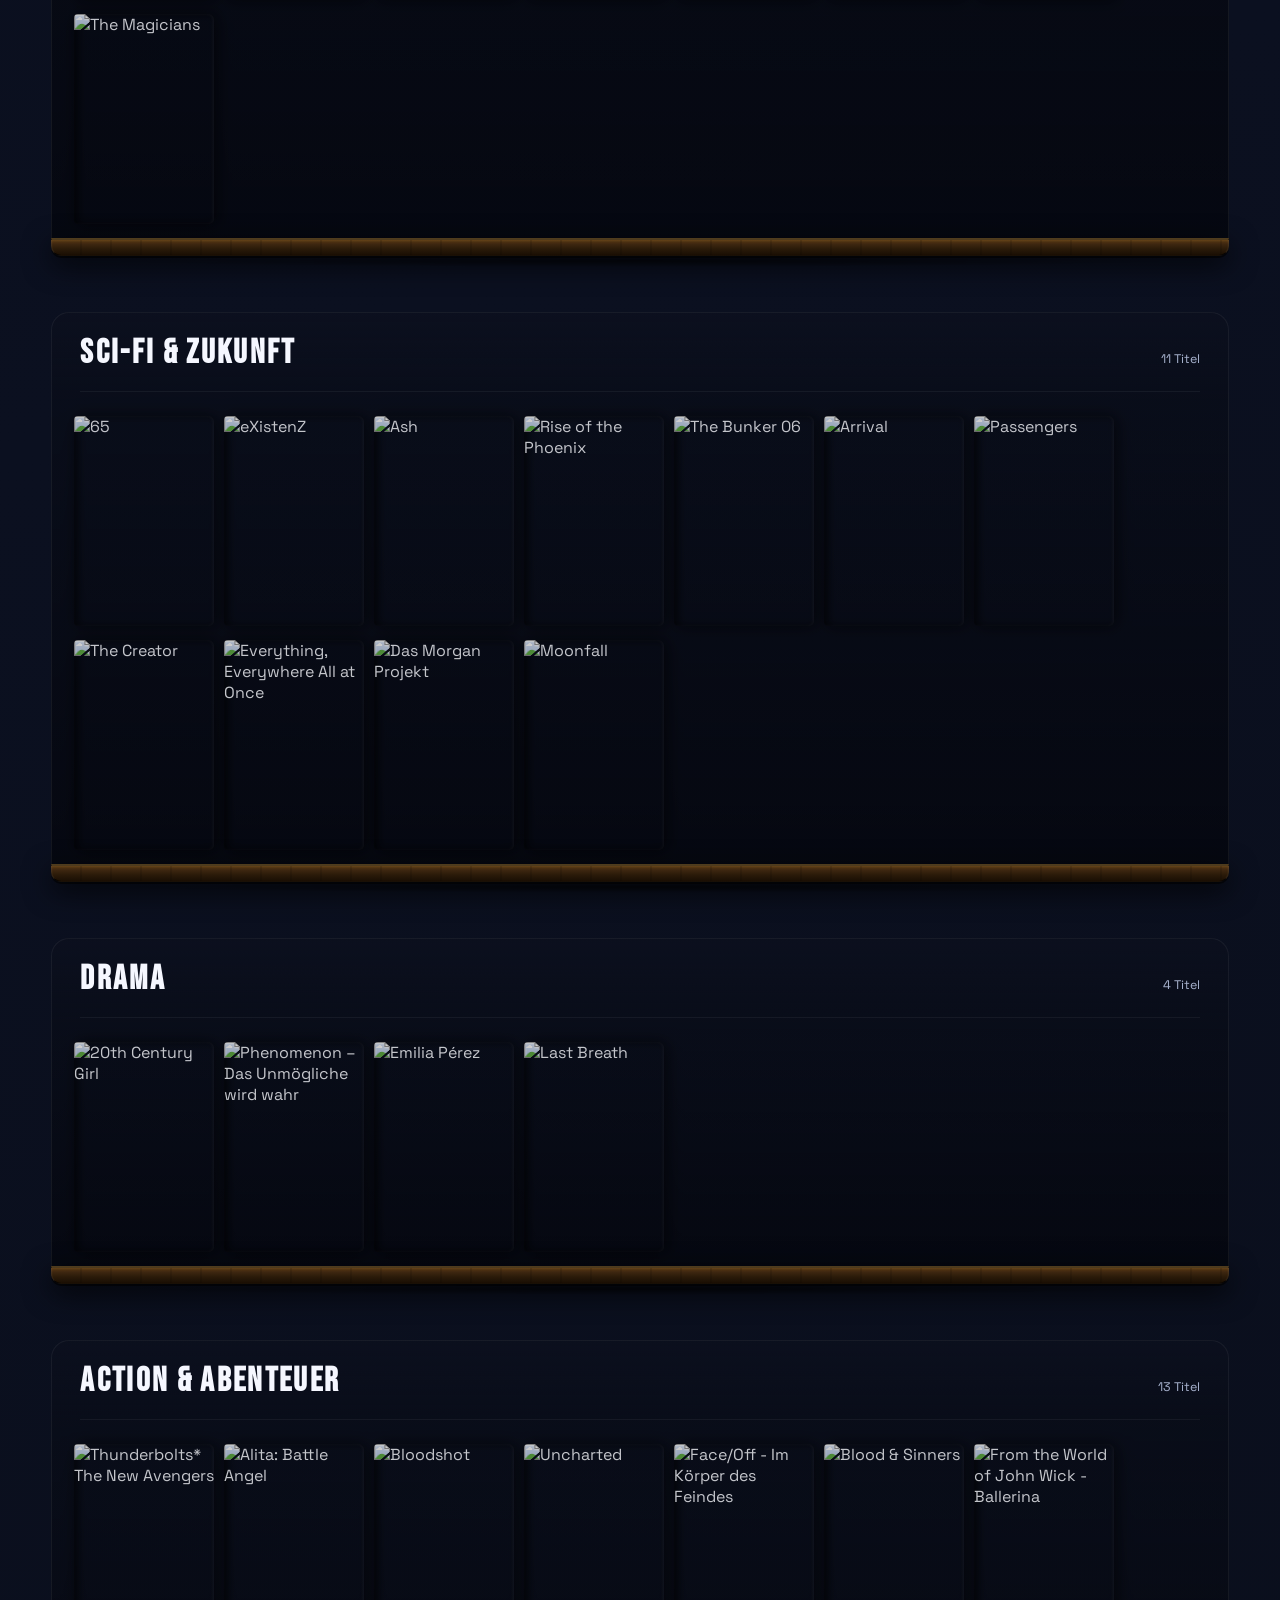
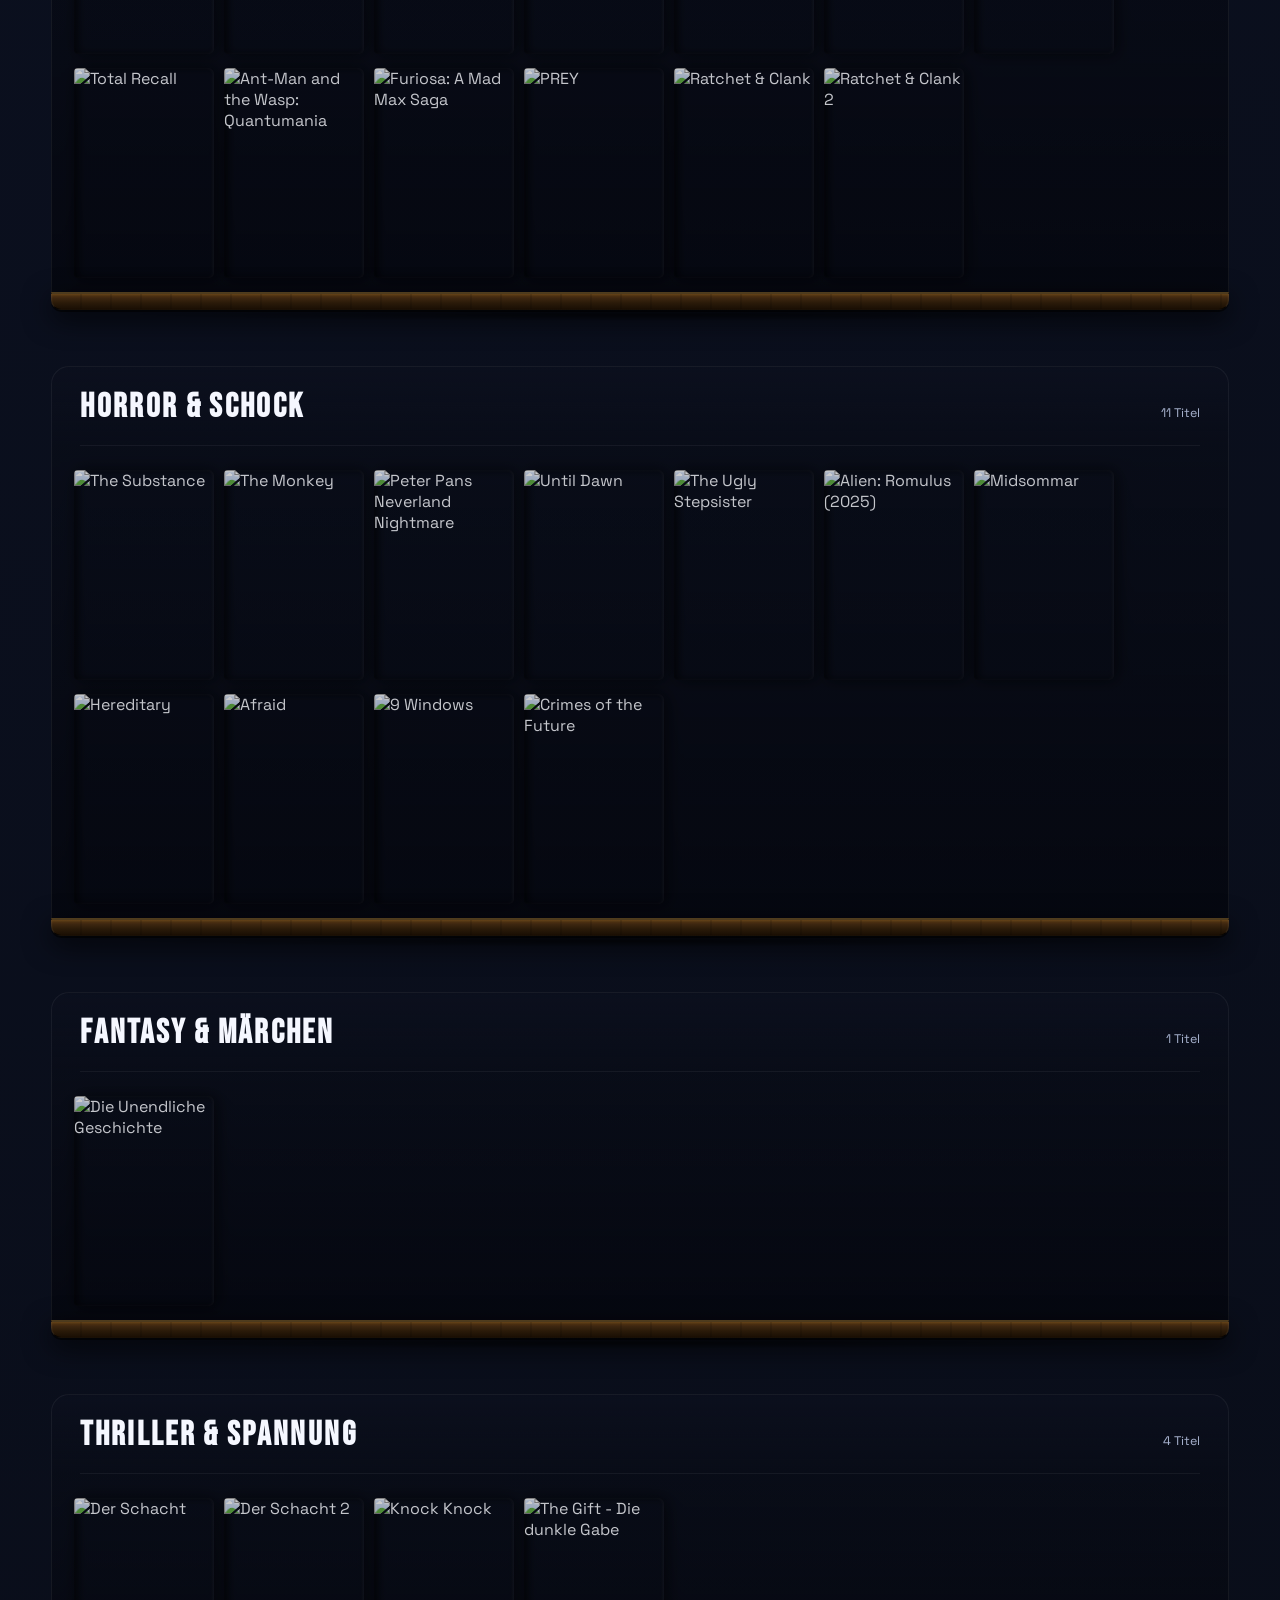
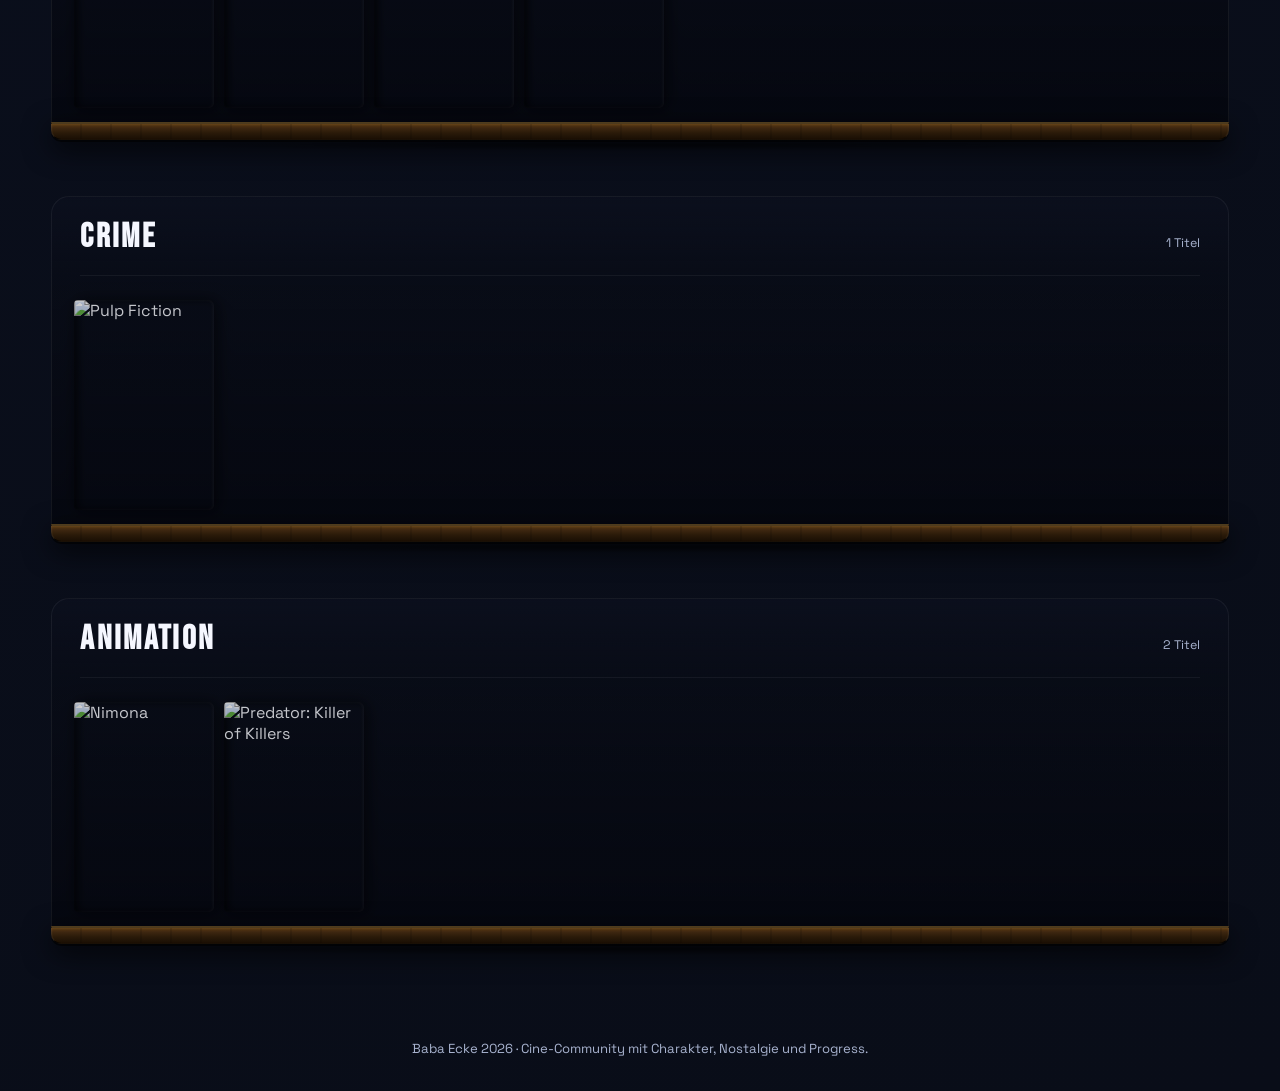
==== commit 1f0d62ab: "Fix parallax errors and optimize hero interactions" ====
--- a/index.html
+++ b/index.html
@@ -79,6 +79,14 @@
             </div>
         </div>
 
+        <section class="section-block franchise-lab-panel" id="franchise-lab">
+            <div class="section-head">
+                <h2>Franchise Lab</h2>
+                <p>Der kompakte Kontrollraum aus der REFERENCE-Seite, angepasst an die aktuelle MAIN-Struktur.</p>
+            </div>
+            <div class="franchise-lab-grid" id="franchiseLabGrid"></div>
+        </section>
+
         <!-- WEITER SCHAUEN — Accordion -->
         <section class="accordion-section" id="continueSection">
             <button class="section-toggle-btn" type="button" data-target="continuePanel">
@@ -156,6 +164,14 @@
             </div>
         </section>
 
+        <section class="section-block community-pulse-panel" id="community-pulse">
+            <div class="section-head">
+                <h2>Community Pulse</h2>
+                <p>Aktivität, Trends und persönlicher Stand als lebendige Ergänzung zwischen Tracker und Katalog.</p>
+            </div>
+            <div class="community-grid" id="communityPulseGrid"></div>
+        </section>
+
         <!-- CINE KATALOG — Shelf View -->
         <section class="catalog-section" id="catalogSection">
             <div class="catalog-header">
--- a/styles.css
+++ b/styles.css
@@ -465,6 +465,109 @@
 .pulse-card h3 { margin: 7px 0 4px; font-size: 1.04rem; }
 .pulse-card p { margin: 0; color: var(--muted); }
 .pulse-card span { display: block; margin-top: 9px; color: var(--accent-2); font-size: 0.8rem; }
+
+.franchise-lab-panel,
+.community-pulse-panel {
+    width: min(1200px, 92vw);
+    margin: 18px auto;
+}
+
+.franchise-lab-grid {
+    display: grid;
+    grid-template-columns: repeat(auto-fit, minmax(240px, 1fr));
+    gap: 12px;
+}
+
+.lab-card {
+    position: relative;
+    overflow: hidden;
+    border: 1px solid var(--line);
+    border-radius: 16px;
+    background:
+        linear-gradient(180deg, rgba(255,255,255,0.05), rgba(255,255,255,0.02)),
+        rgba(255,255,255,0.03);
+    padding: 16px;
+    transition: transform 220ms ease, border-color 220ms ease, box-shadow 220ms ease;
+}
+
+.lab-card::before {
+    content: "";
+    position: absolute;
+    inset: 0 0 auto 0;
+    height: 2px;
+    background: linear-gradient(90deg, var(--accent), rgba(88,225,255,0.8), transparent);
+    opacity: 0.85;
+}
+
+.lab-card:hover {
+    transform: translateY(-4px);
+    border-color: rgba(255,255,255,0.28);
+    box-shadow: 0 20px 40px rgba(0,0,0,0.28);
+}
+
+.lab-card-header {
+    display: flex;
+    justify-content: space-between;
+    align-items: center;
+    gap: 10px;
+    margin-bottom: 10px;
+}
+
+.lab-card-header h3 {
+    margin: 0;
+    font-size: 1rem;
+}
+
+.lab-kicker,
+.lab-chip {
+    border: 1px solid rgba(255,255,255,0.14);
+    border-radius: 999px;
+    padding: 4px 9px;
+    font-size: 0.68rem;
+    color: var(--muted);
+    background: rgba(255,255,255,0.04);
+    letter-spacing: 0.04em;
+}
+
+.lab-copy {
+    margin: 0 0 10px;
+    color: var(--muted);
+    font-size: 0.84rem;
+    line-height: 1.5;
+}
+
+.lab-meta-row {
+    display: flex;
+    justify-content: space-between;
+    gap: 10px;
+    margin: 10px 0 12px;
+    color: var(--muted);
+    font-size: 0.78rem;
+}
+
+.lab-btn {
+    width: 100%;
+    border-radius: 999px;
+    border: 1px solid rgba(255,255,255,0.14);
+    background: rgba(255,255,255,0.04);
+    color: var(--text);
+    padding: 10px 14px;
+    cursor: pointer;
+    font-family: inherit;
+    font-size: 0.8rem;
+    font-weight: 700;
+    transition: transform 180ms ease, border-color 180ms ease, background 180ms ease;
+}
+
+.lab-btn:hover {
+    transform: translateY(-2px);
+    border-color: rgba(255,186,45,0.35);
+    background: rgba(255,186,45,0.12);
+}
+
+.pulse-card strong {
+    color: var(--text);
+}
 
 .site-footer {
     width: min(1200px, 92vw);
@@ -1215,38 +1318,29 @@
     background: linear-gradient(180deg, rgba(8,11,20,0.45) 0%, rgba(5,7,15,0.85) 100%);
 }
 
-/* Scrollable track — single row, scrolls horizontally */
+/* Books track — continuous flow, no horizontal scroll */
 .shelf-scroll {
-    overflow-x: auto;
-    overflow-y: visible;   /* browsers coerce this to auto, but popup uses fixed */
-    padding-bottom: 4px;   /* room for scrollbar */
-    scrollbar-width: thin;
-    scrollbar-color: rgba(255,186,45,0.35) rgba(255,255,255,0.04);
-}
-
-.shelf-scroll::-webkit-scrollbar       { height: 4px; }
-.shelf-scroll::-webkit-scrollbar-track  { background: rgba(255,255,255,0.04); border-radius: 2px; }
-.shelf-scroll::-webkit-scrollbar-thumb  { background: rgba(255,186,45,0.35); border-radius: 2px; }
-
-/* Perspective wrapper — single row */
+    overflow: visible;
+}
+
+/* Perspective wrapper — wraps naturally, no scroll boxes */
 .shelf-books {
     display: flex;
-    flex-wrap: nowrap;      /* single row — no wrap = no popup collision */
-    gap: 4px;
-    padding: 90px 28px 0;   /* tall top padding = popup space above 180px covers */
+    flex-wrap: wrap;
+    gap: 14px 10px;
+    padding: 24px 22px 14px;
     perspective: 1400px;
-    perspective-origin: 50% -60%;
+    perspective-origin: 50% -20%;
     align-items: flex-end;
     position: relative;
     z-index: 2;
-    width: max-content;     /* shrink-wrap to content for scroll */
-    min-width: 100%;
+    width: 100%;
 }
 
 /* ── Individual cover ── */
 .shelf-book {
-    width: 120px;
-    height: 180px;         /* proper 2:3 poster ratio, clearly readable */
+    width: 140px;
+    height: 210px;         /* 2:3 poster ratio */
     flex-shrink: 0;
     position: relative;
     cursor: pointer;
@@ -1261,7 +1355,9 @@
 }
 
 /* Hover: dramatic lift + forward lean */
-.shelf-book:hover {
+.shelf-book.is-active,
+.shelf-book:hover,
+.shelf-book:focus-visible {
     transform: translateY(-60px) scale(1.28) rotateX(-5deg);
     z-index: 500;
     filter: brightness(1.10) saturate(1.15);
@@ -1272,7 +1368,7 @@
 }
 
 /* Dim siblings when any book in the row is hovered */
-.shelf-books:has(.shelf-book:hover) .shelf-book:not(:hover) {
+.shelf-books:has(.shelf-book.is-active) .shelf-book:not(.is-active) {
     filter: brightness(0.55) saturate(0.6);
     transition: filter 220ms ease, transform 380ms cubic-bezier(0.34, 1.36, 0.64, 1);
 }
@@ -1292,7 +1388,9 @@
     transition: box-shadow 300ms ease;
 }
 
-.shelf-book:hover .shelf-book-cover {
+.shelf-book.is-active .shelf-book-cover,
+.shelf-book:hover .shelf-book-cover,
+.shelf-book:focus-visible .shelf-book-cover {
     box-shadow:
         0 28px 70px rgba(0,0,0,0.95),
         0 0 30px rgba(255,186,45,0.22),
@@ -1316,7 +1414,9 @@
     pointer-events: none;
     z-index: -1;
 }
-.shelf-book:hover::before {
+.shelf-book.is-active::before,
+.shelf-book:hover::before,
+.shelf-book:focus-visible::before {
     opacity: 0.18;
 }
 
@@ -1371,155 +1471,437 @@
     transform: none;
 }
 
-/* ── Info popup card ── */
-.shelf-popup {
-    position: fixed;        /* fixed escapes ALL overflow:hidden ancestors */
-    width: 230px;
-    background: rgba(6,9,18,0.97);
-    backdrop-filter: blur(22px);
+/* ── DVD Case Modal Overlay ── */
+.dvd-overlay {
+    position: fixed;
+    inset: 0;
+    z-index: 9999;
+    display: flex;
+    align-items: center;
+    justify-content: center;
+    padding: 20px;
+    background: rgba(2, 4, 14, 0.90);
+    backdrop-filter: blur(20px);
+    opacity: 0;
+    pointer-events: none;
+    transition: opacity 400ms ease;
+}
+
+.dvd-overlay.is-open {
+    opacity: 1;
+    pointer-events: all;
+}
+
+/* Close button */
+.dvd-close {
+    position: fixed;
+    top: 22px;
+    right: 28px;
+    width: 46px;
+    height: 46px;
     border: 1px solid rgba(255,255,255,0.16);
-    border-radius: 18px;
+    border-radius: 50%;
+    background: rgba(255,255,255,0.05);
+    color: var(--text);
+    font-size: 1.1rem;
+    cursor: pointer;
+    display: grid;
+    place-items: center;
+    transition: background 200ms ease, transform 260ms cubic-bezier(0.34, 1.36, 0.64, 1);
+    z-index: 10001;
+    line-height: 1;
+    font-family: inherit;
+}
+.dvd-close:hover {
+    background: rgba(255,255,255,0.13);
+    transform: scale(1.12) rotate(90deg);
+}
+
+/* Case outer wrapper */
+.dvd-case-wrap {
+    position: relative;
+    display: flex;
+    align-items: stretch;
+    max-width: min(1060px, 96vw);
+    width: 100%;
+    max-height: 88vh;
+    border-radius: 20px;
     overflow: hidden;
-    z-index: 9999;
+    box-shadow:
+        0 100px 200px rgba(0,0,0,0.98),
+        0 0 0 1px rgba(255,255,255,0.07),
+        0 0 140px rgba(255,186,45,0.04);
+    transform: translateY(28px) scale(0.97);
+    transition: transform 480ms cubic-bezier(0.22, 1, 0.36, 1) 40ms;
+}
+.dvd-overlay.is-opening .dvd-case-wrap {
+    transform: translateY(0) scale(1);
+}
+
+/* Cinematic blurred poster backdrop behind everything */
+.dvd-case-bg {
+    position: absolute;
+    inset: 0;
+    z-index: 0;
+    background-image: var(--cover);
+    background-size: cover;
+    background-position: center 20%;
+    filter: blur(52px) brightness(0.11) saturate(0.65);
+    transform: scale(1.14);
     pointer-events: none;
-
-    /* Start hidden — JS sets top/left then removes this class */
+}
+
+/* Left panel — poster, slides in */
+.dvd-case-front {
+    position: relative;
+    width: min(290px, 31vw);
+    min-height: 440px;
+    flex-shrink: 0;
+    z-index: 2;
+    overflow: hidden;
     opacity: 0;
-    transform: translateY(8px) scale(0.94);
+    transform: translateX(-44px) scale(0.97);
     transition:
-        opacity  200ms ease,
-        transform 240ms cubic-bezier(0.34, 1.2, 0.64, 1);
-
-    box-shadow:
-        0 36px 80px rgba(0,0,0,0.9),
-        0 0 0  1px  rgba(255,186,45,0.07),
-        0 0 30px    rgba(255,186,45,0.04);
-}
-
-/* Visible when JS adds .popup-visible */
-.shelf-popup.popup-visible {
+        opacity 540ms cubic-bezier(0.22, 1, 0.36, 1) 60ms,
+        transform 540ms cubic-bezier(0.22, 1, 0.36, 1) 60ms;
+}
+.dvd-overlay.is-opening .dvd-case-front {
     opacity: 1;
-    pointer-events: auto;
-    transform: translateY(0) scale(1);
-}
-
-/* Popup poster (tall crop at top) */
-.shelf-popup-poster {
+    transform: translateX(0) scale(1);
+}
+
+.dvd-case-front-img {
     width: 100%;
-    height: 140px;
+    height: 100%;
     object-fit: cover;
     object-position: center top;
     display: block;
+}
+
+/* Right-edge shadow to blend into content */
+.dvd-case-front::after {
+    content: '';
+    position: absolute;
+    top: 0; right: 0; bottom: 0;
+    width: 80px;
+    background: linear-gradient(270deg, rgba(6,9,20,0.92) 0%, transparent 100%);
+    pointer-events: none;
+}
+
+/* Bottom gradient on poster */
+.dvd-case-front::before {
+    content: '';
+    position: absolute;
+    bottom: 0; left: 0; right: 0;
+    height: 80px;
+    background: linear-gradient(180deg, transparent 0%, rgba(6,9,20,0.88) 100%);
+    pointer-events: none;
+    z-index: 1;
+}
+
+/* Spine text */
+.dvd-case-spine {
+    position: absolute;
+    right: 0;
+    top: 0; bottom: 0;
+    width: 20px;
+    display: flex;
+    align-items: center;
+    justify-content: center;
+    overflow: hidden;
+    z-index: 2;
+}
+.dvd-spine-text {
+    writing-mode: vertical-rl;
+    font-family: "Bebas Neue", sans-serif;
+    font-size: 0.6rem;
+    letter-spacing: 0.14em;
+    color: rgba(255,255,255,0.18);
+    white-space: nowrap;
+    overflow: hidden;
+    text-overflow: ellipsis;
+    max-height: 220px;
+}
+
+/* Right panel — slides in from left */
+.dvd-case-content {
+    flex: 1;
     position: relative;
-}
-
-/* Gold gradient mask over poster bottom */
-.shelf-popup-poster-wrap {
+    z-index: 2;
+    overflow-y: auto;
+    display: flex;
+    flex-direction: column;
+    opacity: 0;
+    transform: translateX(-18px);
+    transition:
+        opacity 440ms ease 230ms,
+        transform 440ms cubic-bezier(0.22, 1, 0.36, 1) 230ms;
+    scrollbar-width: thin;
+    scrollbar-color: rgba(255,186,45,0.18) transparent;
+}
+.dvd-overlay.is-opening .dvd-case-content {
+    opacity: 1;
+    transform: translateX(0);
+}
+
+/* Hero banner at top of right panel */
+.dvd-hero-banner {
     position: relative;
+    height: 200px;
+    flex-shrink: 0;
     overflow: hidden;
-    line-height: 0;
-}
-
-.shelf-popup-poster-wrap::after {
+    background-image: var(--cover);
+    background-size: cover;
+    background-position: center 18%;
+}
+.dvd-hero-banner::before {
     content: '';
     position: absolute;
     inset: 0;
     background: linear-gradient(180deg,
-        transparent 30%,
-        rgba(6,9,18,0.72) 75%,
-        rgba(6,9,18,0.97) 100%);
+        rgba(0,0,0,0.15) 0%,
+        rgba(0,0,0,0.55) 65%,
+        rgba(8,11,22,1) 100%);
+    z-index: 1;
+}
+/* Cinematic letterbox bars */
+.dvd-hero-banner::after {
+    content: '';
+    position: absolute;
+    inset: 0;
+    background:
+        linear-gradient(180deg, rgba(0,0,0,0.52) 0%, transparent 16%, transparent 84%, rgba(0,0,0,0.52) 100%);
+    z-index: 2;
     pointer-events: none;
 }
 
-/* Popup body */
-.shelf-popup-body {
-    padding: 10px 13px 13px;
-}
-
-.shelf-popup-title {
-    margin: 0 0 8px;
-    font-size: 0.92rem;
+/* NOW PLAYING label on banner */
+.dvd-now-playing {
+    position: absolute;
+    bottom: 18px;
+    left: 22px;
+    z-index: 3;
+    display: flex;
+    align-items: center;
+    gap: 8px;
+    font-size: 0.66rem;
+    letter-spacing: 0.24em;
+    text-transform: uppercase;
+    color: var(--accent);
+    pointer-events: none;
+}
+.dvd-now-playing::before {
+    content: '';
+    display: inline-block;
+    width: 20px;
+    height: 2px;
+    background: var(--accent);
+    box-shadow: 0 0 8px var(--accent);
+    flex-shrink: 0;
+}
+
+/* Stream button on banner */
+.dvd-stream-btn {
+    position: absolute;
+    bottom: 14px;
+    right: 20px;
+    z-index: 3;
+    display: flex;
+    align-items: center;
+    gap: 7px;
+    background: rgba(255,186,45,0.13);
+    border: 1px solid rgba(255,186,45,0.38);
+    border-radius: 999px;
+    padding: 8px 18px;
+    font-size: 0.76rem;
     font-weight: 700;
-    line-height: 1.2;
-}
-
-.shelf-popup-meta {
+    letter-spacing: 0.07em;
+    color: #ffe09a;
+    cursor: pointer;
+    transition: background 200ms ease, transform 200ms cubic-bezier(0.34, 1.36, 0.64, 1);
+    font-family: inherit;
+}
+.dvd-stream-btn:hover {
+    background: rgba(255,186,45,0.28);
+    transform: scale(1.06);
+}
+
+/* Content body below banner */
+.dvd-content-body {
+    flex: 1;
+    background: linear-gradient(180deg, rgba(8,11,22,1) 0%, rgba(5,8,18,0.97) 100%);
+    padding: 20px 24px 26px;
+}
+.dvd-content-body::before {
+    content: '';
+    display: block;
+    height: 2px;
+    background: linear-gradient(90deg, var(--accent) 0%, rgba(88,225,255,0.7) 55%, transparent 100%);
+    margin-bottom: 18px;
+    opacity: 0.65;
+    border-radius: 2px;
+}
+
+/* Meta pills */
+.dvd-meta-pills {
     display: flex;
     flex-wrap: wrap;
-    gap: 4px;
-    margin-bottom: 8px;
-}
-
-/* Popup uses the same meta-pill class */
+    gap: 6px;
+    margin-bottom: 12px;
+}
+.dvd-pill {
+    border: 1px solid rgba(255,255,255,0.13);
+    border-radius: 999px;
+    padding: 4px 11px;
+    font-size: 0.71rem;
+    color: var(--muted);
+    background: rgba(255,255,255,0.04);
+}
+.dvd-pill-rating {
+    background: rgba(255,186,45,0.12);
+    color: #ffe09a;
+    border-color: rgba(255,186,45,0.28);
+    font-weight: 700;
+}
+.dvd-pill-wl {
+    background: rgba(88,225,255,0.09);
+    color: var(--accent-2);
+    border-color: rgba(88,225,255,0.22);
+}
+
+/* Title */
+.dvd-title {
+    margin: 0 0 6px;
+    font-family: "Bebas Neue", sans-serif;
+    font-size: clamp(2rem, 5vw, 3.3rem);
+    letter-spacing: 0.04em;
+    line-height: 0.92;
+    color: var(--text);
+    text-shadow: 0 2px 16px rgba(0,0,0,0.9);
+}
+
+/* Stars */
+.dvd-stars {
+    color: var(--accent);
+    font-size: 1.05rem;
+    letter-spacing: 3px;
+    margin-bottom: 12px;
+}
+
+/* Genre tags */
+.dvd-genre-bar {
+    display: flex;
+    gap: 6px;
+    flex-wrap: wrap;
+    margin-bottom: 14px;
+}
+.dvd-genre-tag {
+    background: rgba(88,225,255,0.06);
+    border: 1px solid rgba(88,225,255,0.16);
+    border-radius: 6px;
+    padding: 3px 9px;
+    font-size: 0.68rem;
+    letter-spacing: 0.09em;
+    text-transform: uppercase;
+    color: var(--accent-2);
+}
+
+/* Description */
+.dvd-desc {
+    font-size: 0.89rem;
+    color: var(--muted);
+    line-height: 1.66;
+    margin: 0 0 18px;
+    border-left: 2px solid rgba(255,186,45,0.22);
+    padding-left: 12px;
+}
+
+/* Divider */
+.dvd-divider {
+    height: 1px;
+    background: linear-gradient(90deg, rgba(255,255,255,0.07) 0%, transparent 80%);
+    margin: 14px 0 16px;
+}
+
+/* Rating row */
+.dvd-user-row {
+    display: flex;
+    align-items: center;
+    gap: 10px;
+    margin-bottom: 14px;
+}
+.dvd-rating-label {
+    font-size: 0.77rem;
+    color: var(--muted);
+    white-space: nowrap;
+}
+.dvd-rating-select {
+    flex: 1;
+    background: rgba(6,10,22,0.95);
+    border: 1px solid rgba(255,255,255,0.11);
+    color: var(--text);
+    border-radius: 10px;
+    padding: 8px 10px;
+    font-family: inherit;
+    font-size: 0.8rem;
+    cursor: pointer;
+}
+
+/* Action buttons */
+.dvd-actions {
+    display: flex;
+    gap: 8px;
+    flex-wrap: wrap;
+}
+.dvd-btn {
+    flex: 1;
+    min-width: 120px;
+    border-radius: 999px;
+    border: 1px solid transparent;
+    padding: 13px 18px;
+    font-family: inherit;
+    font-size: 0.85rem;
+    font-weight: 700;
+    cursor: pointer;
+    transition: transform 200ms ease, box-shadow 200ms ease, background 200ms ease;
+    letter-spacing: 0.04em;
+}
+.dvd-btn-primary {
+    background: linear-gradient(135deg, var(--accent) 0%, #ffe088 100%);
+    color: #1b1a17;
+}
+.dvd-btn-primary:hover {
+    transform: translateY(-2px);
+    box-shadow: 0 12px 30px rgba(255,186,45,0.44);
+}
+.dvd-btn-wl {
+    background: rgba(255,255,255,0.04);
+    border-color: rgba(255,255,255,0.14);
+    color: var(--text);
+}
+.dvd-btn-wl:hover {
+    background: rgba(88,225,255,0.09);
+    border-color: rgba(88,225,255,0.3);
+    transform: translateY(-1px);
+}
+
+/* Responsive */
+@media (max-width: 600px) {
+    .dvd-case-front { display: none; }
+    .dvd-content-body { padding: 16px 15px 20px; }
+    .dvd-hero-banner { height: 150px; }
+}
+
+/* Legacy popup class kept as no-op (no JS uses it anymore) */
+.shelf-popup {
+    display: none !important;
+}
+
+/* wl-pill kept for backward compatibility */
 .wl-pill {
     background: rgba(255,186,45,0.12) !important;
     color: var(--accent) !important;
     border-color: rgba(255,186,45,0.3) !important;
-}
-
-.shelf-popup-desc {
-    font-size: 0.74rem;
-    color: var(--muted);
-    line-height: 1.44;
-    margin: 0 0 10px;
-    display: -webkit-box;
-    -webkit-line-clamp: 3;
-    -webkit-box-orient: vertical;
-    overflow: hidden;
-}
-
-/* Rating row inside popup */
-.shelf-popup-rating {
-    display: flex;
-    align-items: center;
-    gap: 6px;
-    margin-bottom: 9px;
-}
-
-.popup-stars {
-    color: var(--accent);
-    font-size: 0.8rem;
-    letter-spacing: 2px;
-    flex-shrink: 0;
-}
-
-.shelf-popup-rating select {
-    flex: 1;
-    background: rgba(11,16,32,0.92);
-    border: 1px solid var(--line);
-    color: var(--text);
-    border-radius: 8px;
-    padding: 4px 6px;
-    font-family: inherit;
-    font-size: 0.72rem;
-    cursor: pointer;
-}
-
-/* Action buttons in popup */
-.shelf-popup-actions {
-    display: flex;
-    gap: 6px;
-}
-
-.shelf-popup-actions button {
-    flex: 1;
-    border: 1px solid rgba(255,255,255,0.14);
-    background: rgba(255,255,255,0.05);
-    color: var(--text);
-    border-radius: 999px;
-    padding: 7px 8px;
-    cursor: pointer;
-    font-size: 0.72rem;
-    font-family: inherit;
-    font-weight: 600;
-    letter-spacing: 0.02em;
-    transition: background 160ms ease, border-color 160ms ease, transform 140ms ease;
-}
-
-.shelf-popup-actions button:hover {
-    background: rgba(255,186,45,0.16);
-    border-color: rgba(255,186,45,0.4);
-    transform: translateY(-1px);
 }
 
 /* ── Wooden shelf plank ── */
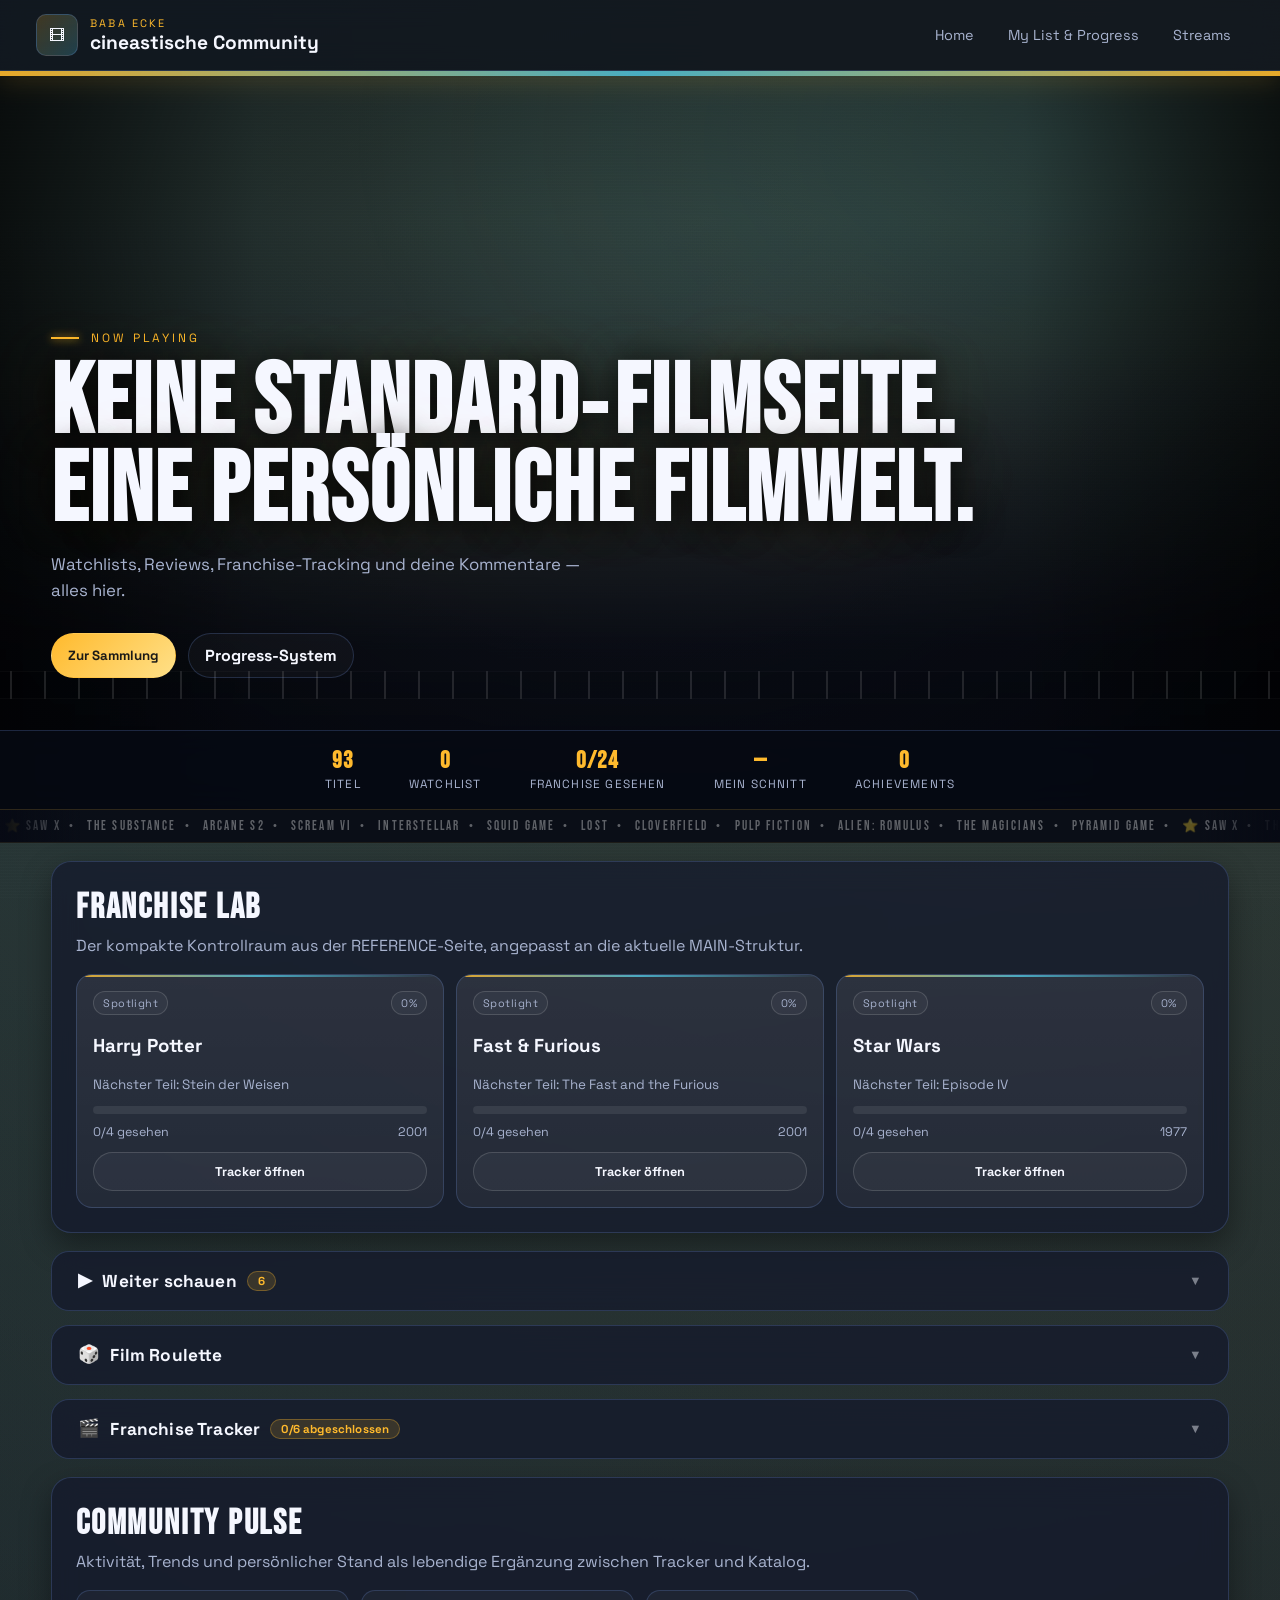
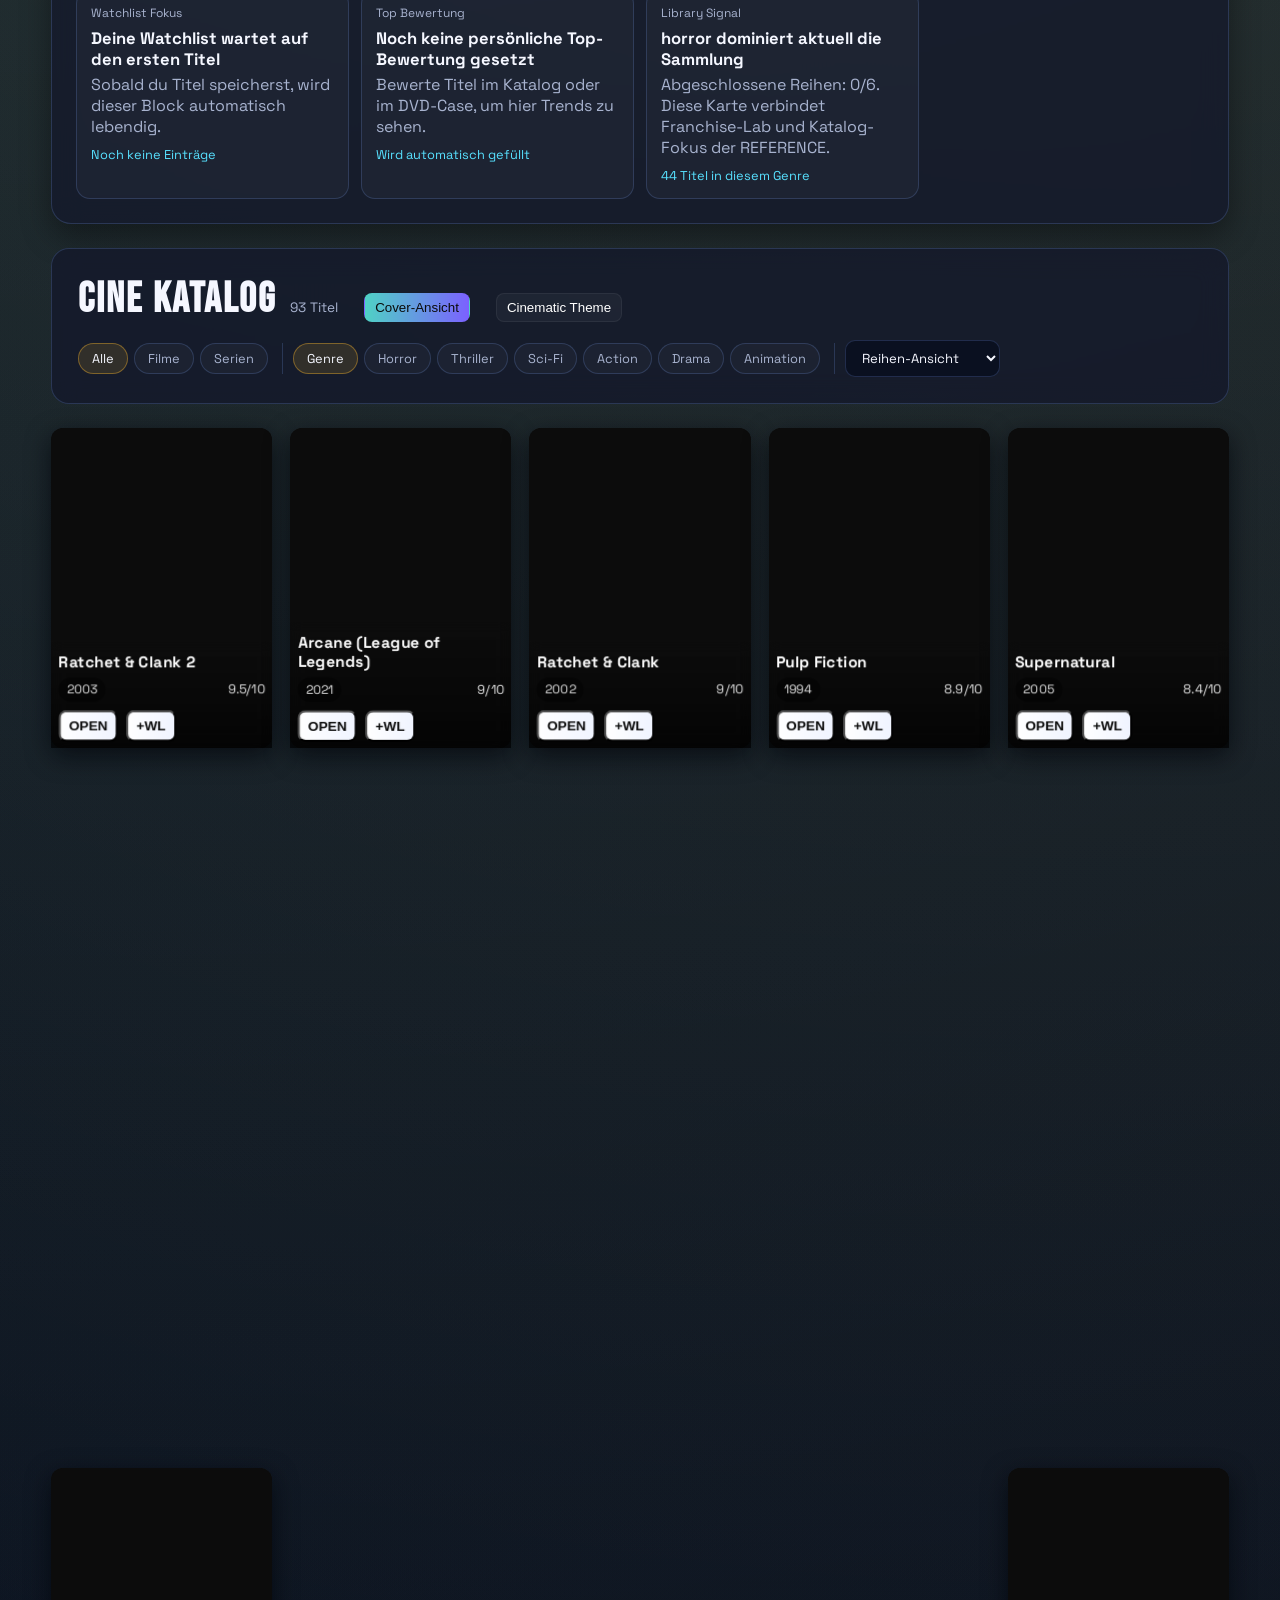
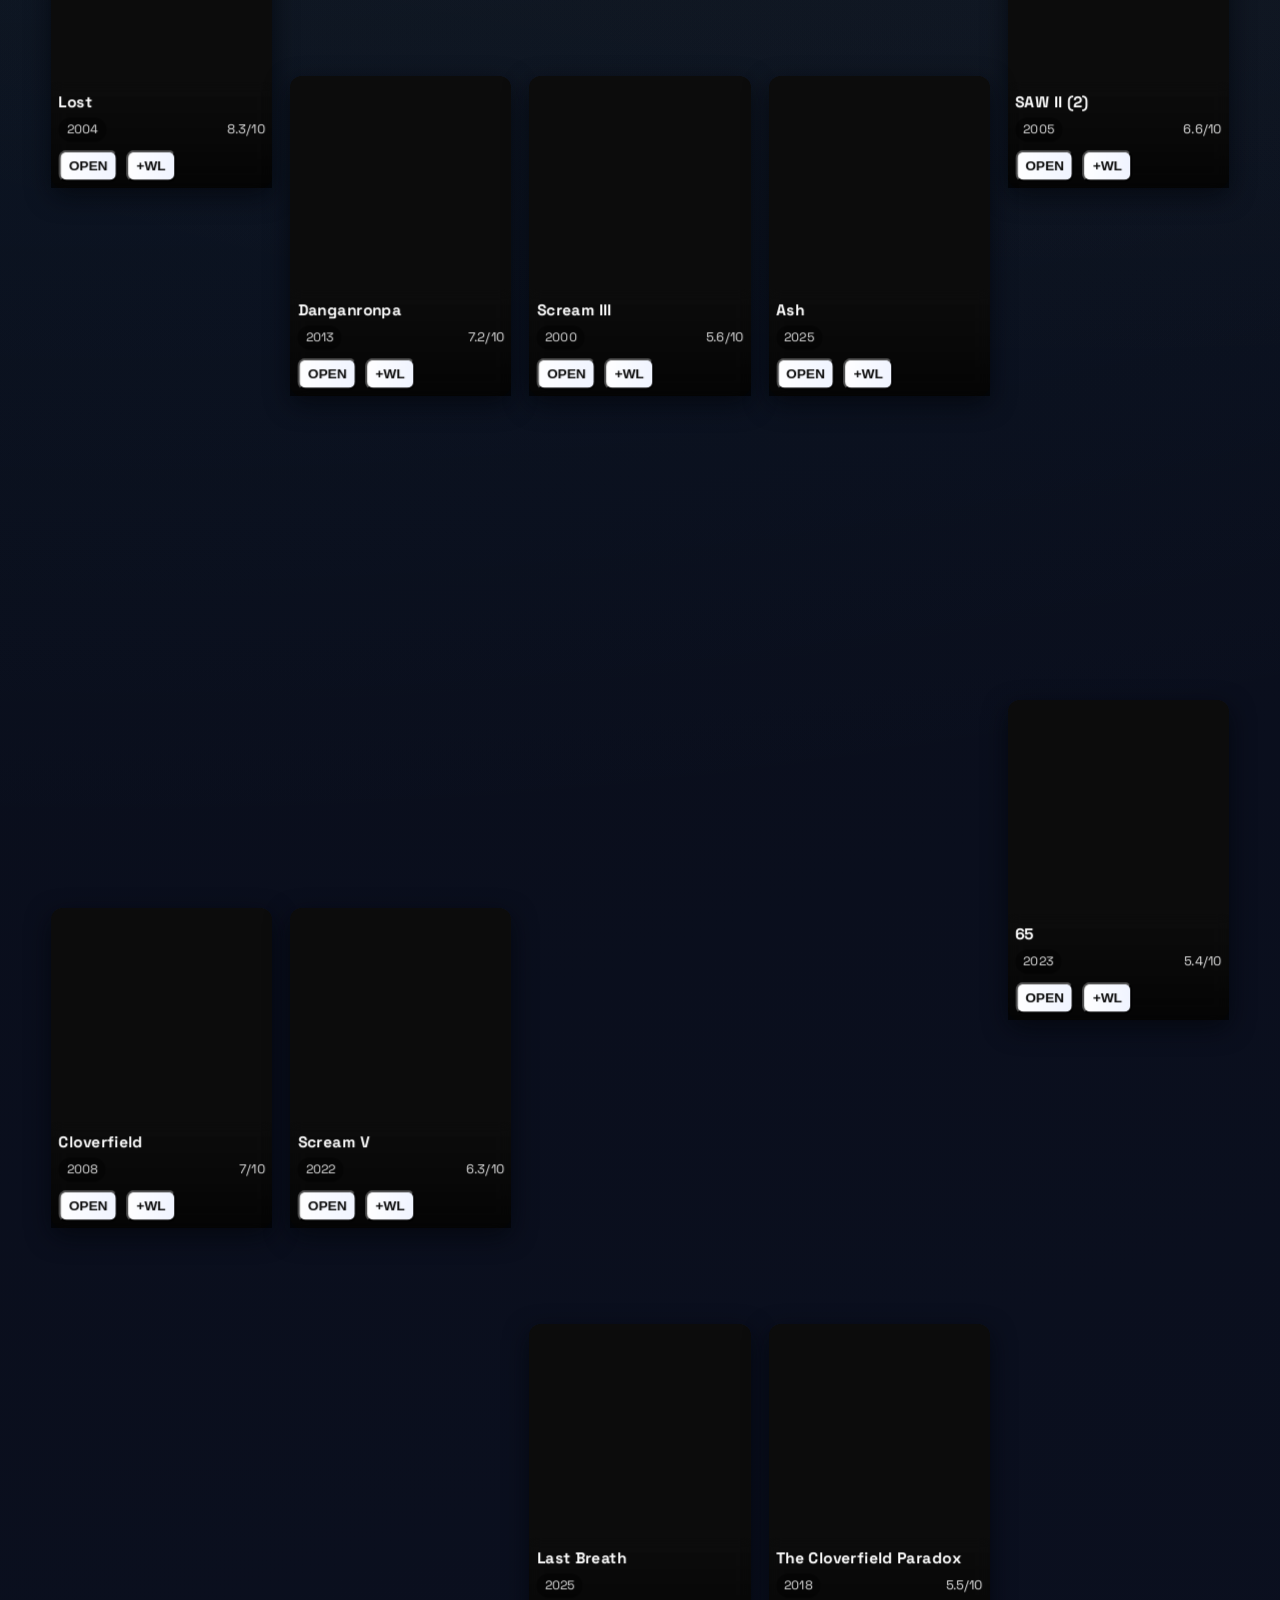
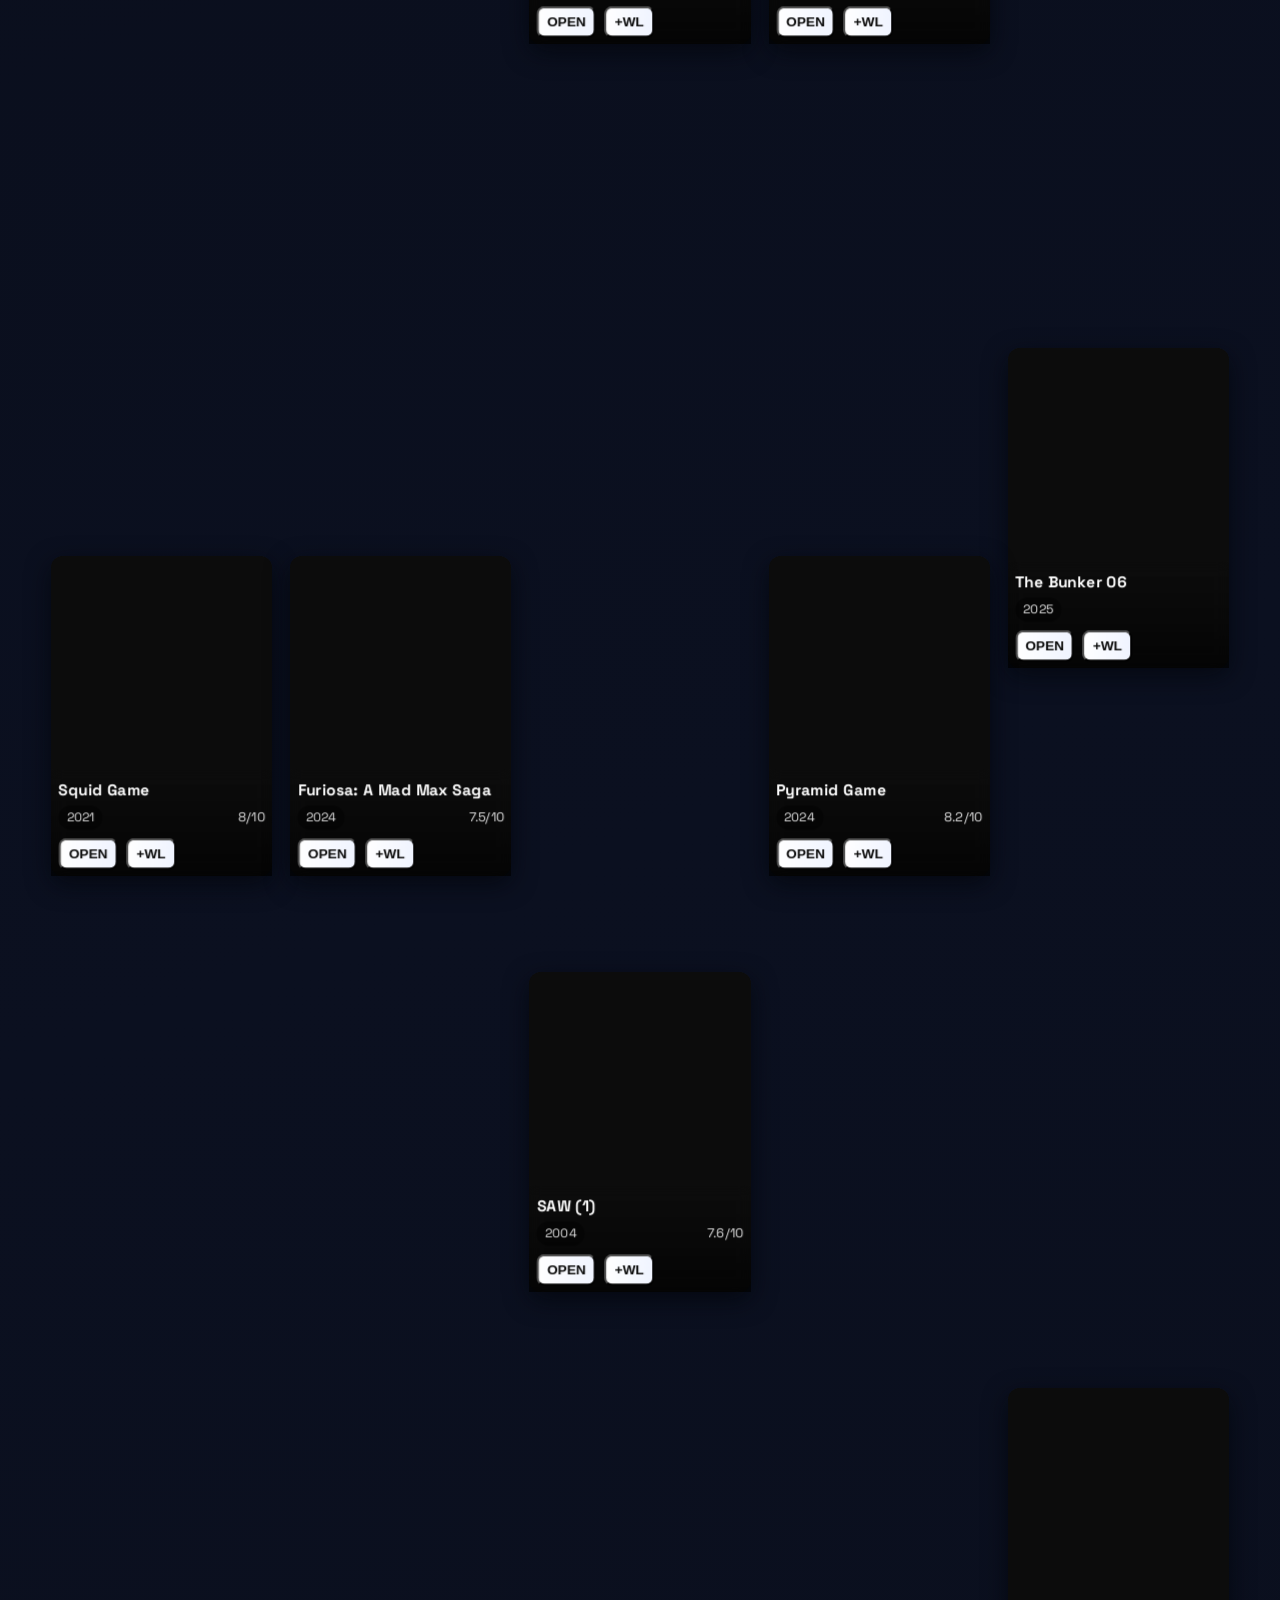
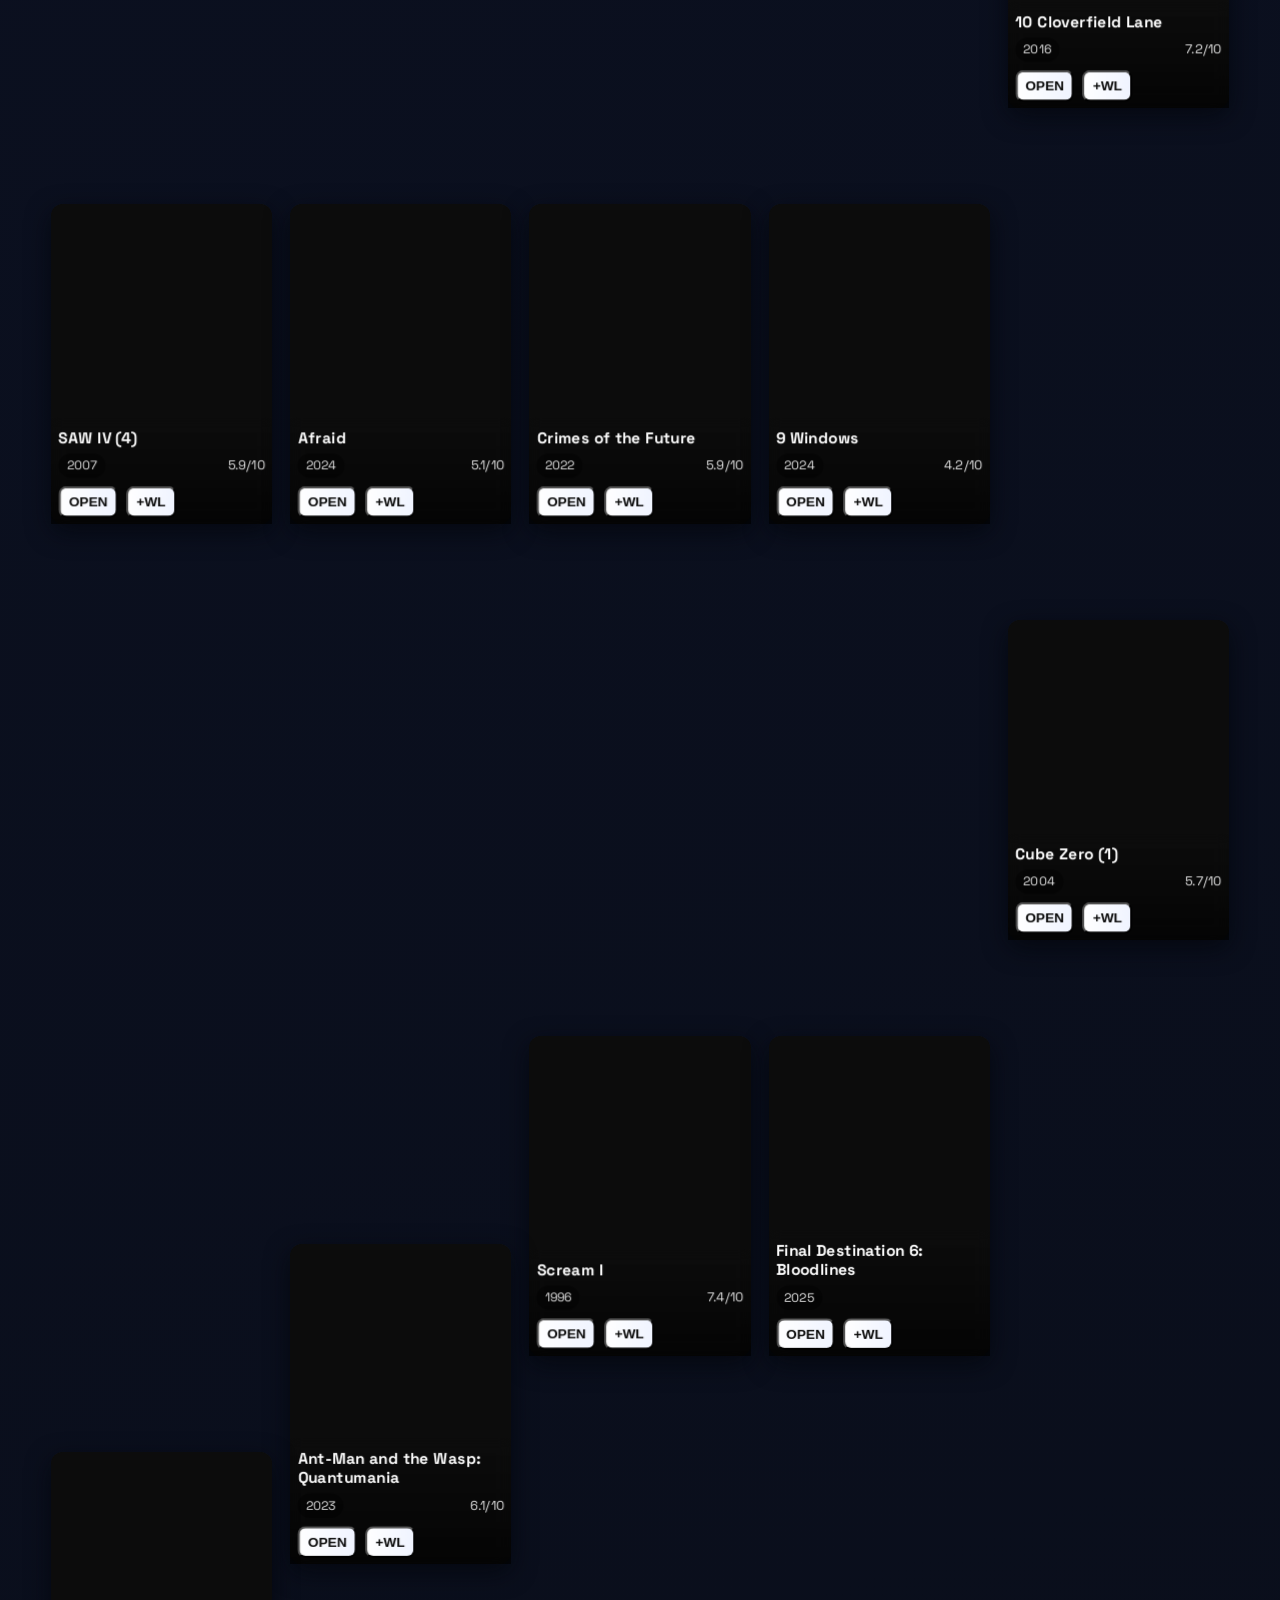
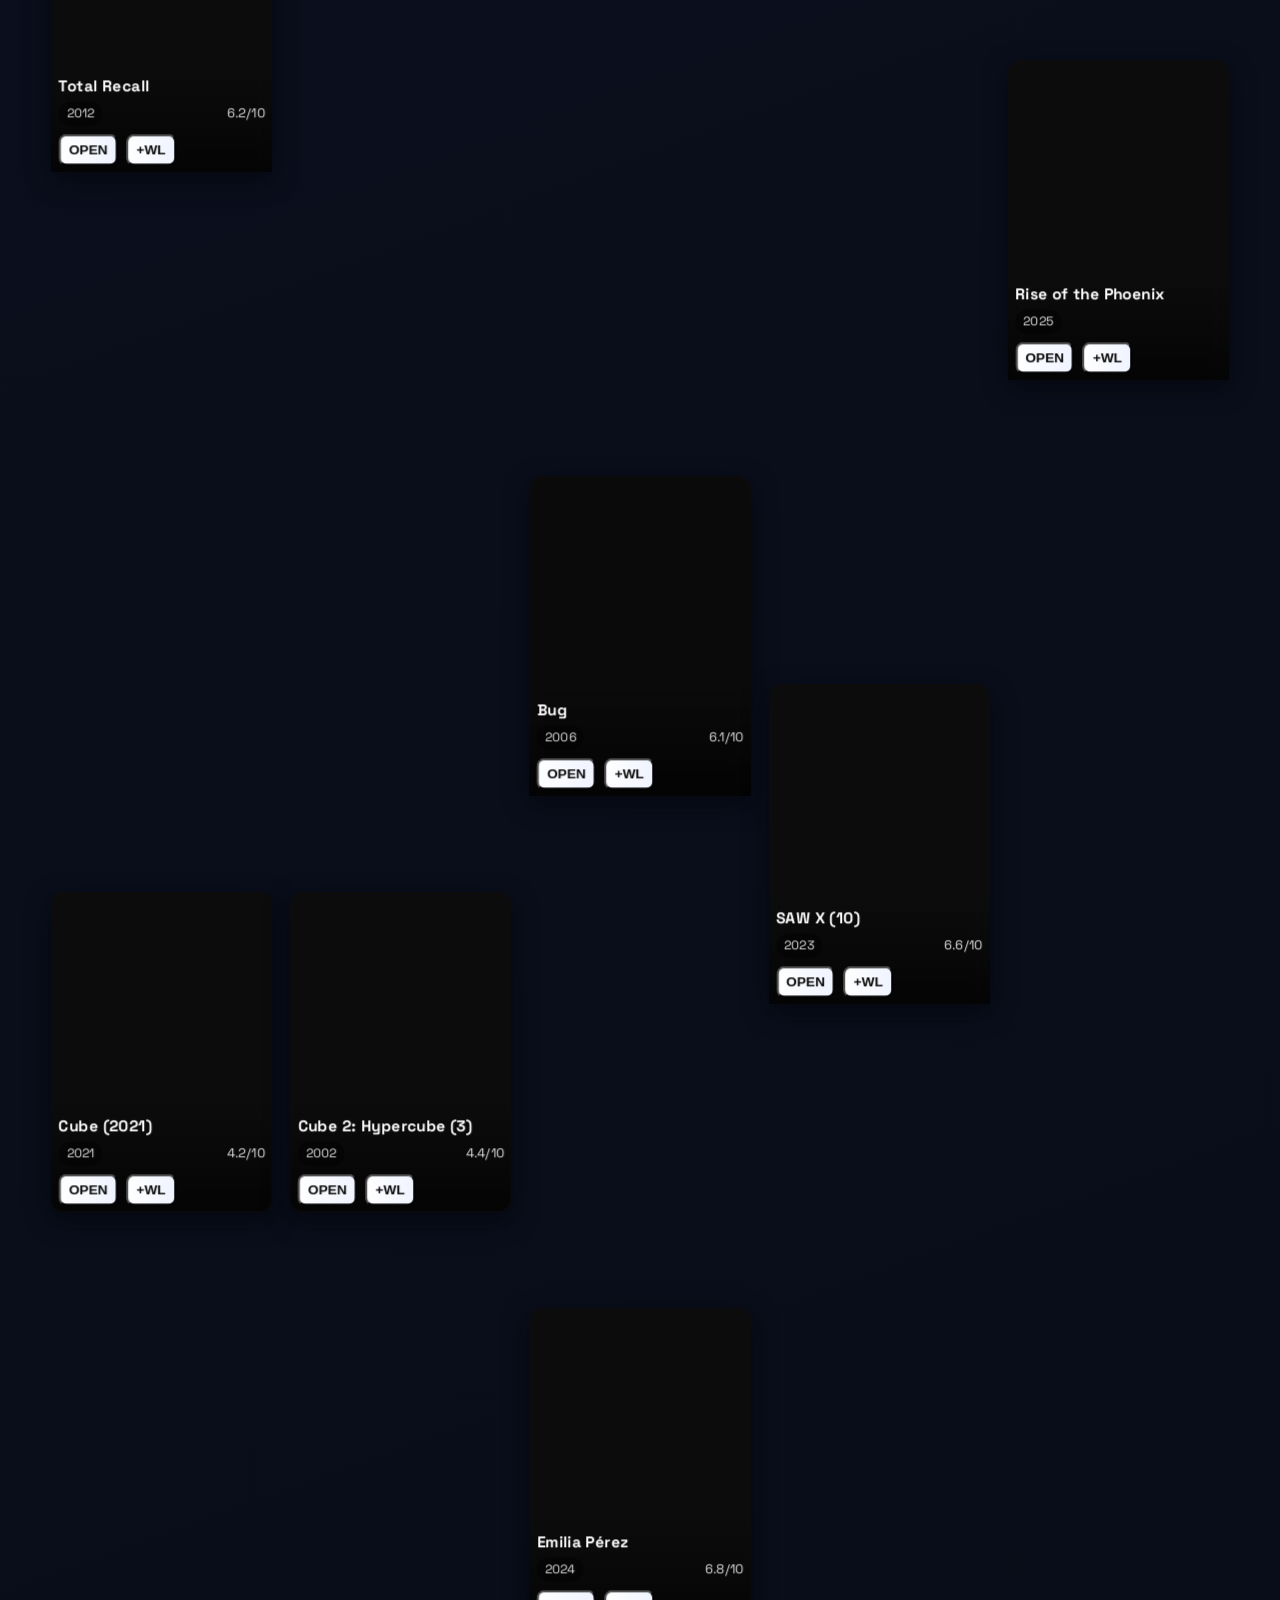
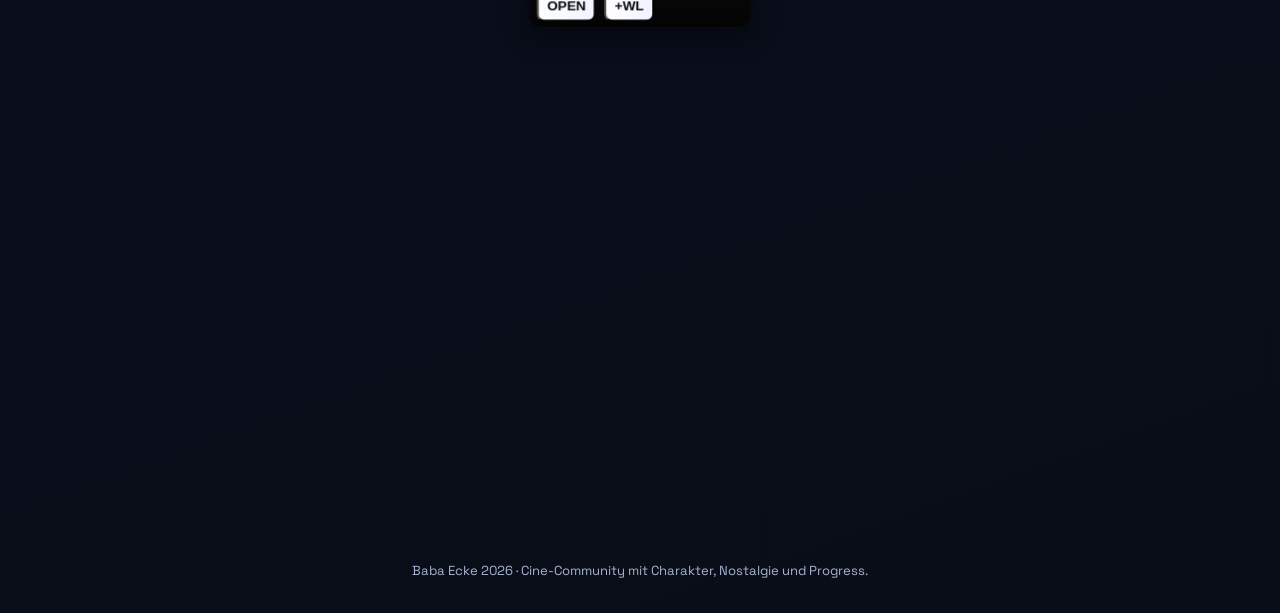
==== commit be972dd1: "feat: modern cover view — lazy-loading, parallax, theme, masonry" ====
--- a/index.html
+++ b/index.html
@@ -4,16 +4,60 @@
     <meta charset="UTF-8">
     <meta name="viewport" content="width=device-width, initial-scale=1.0">
     <title>Baba Ecke | Cine Community</title>
-    <link rel="icon" type="image/png" href="/c/favicon.png">
+    <meta name="description" content="Baba Ecke — Deine cineastische Community: Watchlists, Reviews, Franchise-Tracker und persönliche Filmwelten.">
+    <meta name="theme-color" content="#0b0b0b">
+    <link rel="canonical" href="index.html">
+    <link rel="icon" type="image/png" href="c/favicon.png">
+    <meta property="og:title" content="Baba Ecke | Cine Community">
+    <meta property="og:description" content="Deine cineastische Community: Watchlists, Reviews und Franchise-Tracking.">
+    <meta property="og:type" content="website">
+    <meta property="og:url" content="index.html">
     <link rel="preconnect" href="https://fonts.googleapis.com">
     <link rel="preconnect" href="https://fonts.gstatic.com" crossorigin>
     <link href="https://fonts.googleapis.com/css2?family=Bebas+Neue&family=Space+Grotesk:wght@400;500;700&display=swap" rel="stylesheet">
     <link rel="stylesheet" href="styles.css">
+    <style>
+    :root{
+        --cover-accent-1: #4fd1c5;
+        --cover-accent-2: #7b61ff;
+        --cover-cta-bg1: #ffffff;
+        --cover-cta-bg2: #f0f4ff;
+        --cover-card-bg: #0b0b0b;
+        --cover-shadow: rgba(3,6,12,0.7);
+    }
+    [data-theme="cinematic"]{
+        --cover-accent-1: #ff6b6b;
+        --cover-accent-2: #ff9a6b;
+    }
+    /* Cover-View: modern, layered, interactive */
+    .cover-toggle { margin-left: 12px; padding:6px 10px; border-radius:8px; background:rgba(255,255,255,0.04); color:#fff; border:1px solid rgba(255,255,255,0.06); cursor:pointer }
+    .cover-toggle.active { background:linear-gradient(90deg,var(--cover-accent-1),var(--cover-accent-2)); color:#0b0b0b; border-color:transparent }
+    .catalog-cover-host { margin-top:18px; }
+    .cover-grid { display:grid; grid-template-columns: repeat(auto-fill, minmax(160px, 1fr)); gap:18px; align-items:start; grid-auto-rows:8px; grid-auto-flow:dense }
+    .cover-card { position:relative; perspective:1200px; border-radius:12px; overflow:hidden; background:var(--cover-card-bg); box-shadow: 0 8px 24px var(--cover-shadow); transform-style:preserve-3d; transition:transform .22s ease, box-shadow .22s ease; grid-row:span var(--span,40) }
+    .cover-media { position:absolute; inset:0; background-size:cover; background-position:center; filter:contrast(.95) saturate(1.05); transform-origin:center; transition:transform .35s cubic-bezier(.2,.8,.25,1); background-color:var(--cover-card-bg) }
+    .cover-media.lazy { background-image: none; filter: blur(6px) saturate(.8) brightness(.8); }
+    .cover-media.loaded { filter: none; transition:filter .4s ease, transform .35s cubic-bezier(.2,.8,.25,1) }
+    .cover-gloss { position:absolute; inset:0; pointer-events:none; background:linear-gradient(180deg, rgba(255,255,255,0.06), rgba(255,255,255,0)); mix-blend-mode:overlay }
+    .cover-info { position:absolute; left:0; right:0; bottom:0; padding:10px; color:#fff; backdrop-filter: blur(6px) saturate(1.2); background:linear-gradient(180deg, rgba(0,0,0,0), rgba(0,0,0,0.6)); transform:translateZ(30px); }
+    .cover-title { font-weight:700; font-size:0.95rem; letter-spacing:0.2px }
+    .cover-meta { font-size:0.78rem; opacity:0.9; margin-top:6px; display:flex; justify-content:space-between; align-items:center }
+    .cover-badge { background:rgba(0,0,0,0.45); padding:4px 8px; border-radius:999px; font-size:0.75rem }
+    .cover-card:focus-within, .cover-card:hover { transform:translateY(-6px) rotateX(4deg); box-shadow:0 18px 48px rgba(2,6,20,0.85) }
+    .cover-card:focus-within .cover-media, .cover-card:hover .cover-media { transform:scale(1.04) translateZ(20px) }
+    .cover-actions { margin-top:8px; display:flex; gap:8px }
+    .cover-cta { background:linear-gradient(90deg,var(--cover-cta-bg1),var(--cover-cta-bg2)); color:#0b0b0b; border-radius:8px; padding:6px 8px; font-weight:700; cursor:pointer }
+    @media (min-width:1100px) { .cover-grid { grid-template-columns: repeat(auto-fill, minmax(200px, 1fr)); } .cover-card{height:320px} }
+    .hidden { display:none !important }
+    </style>
 </head>
 <body>
     <div id="introCurtain" class="intro-curtain" aria-hidden="true">
         <div class="intro-reel">Loading Projection</div>
     </div>
+    <noscript>
+        <div class="no-js-warning" role="alert">Diese Seite funktioniert besser mit aktiviertem JavaScript. Bitte aktivieren Sie JavaScript in Ihrem Browser.</div>
+    </noscript>
     <div class="noise-layer" aria-hidden="true"></div>
     <div class="scanline-layer" aria-hidden="true"></div>
 
@@ -44,11 +88,11 @@
             <h2 class="hero-headline">Keine Standard&#8209;Filmseite.<br>Eine persönliche Filmwelt.</h2>
             <p class="hero-sub">Watchlists, Reviews, Franchise&#8209;Tracking und deine Kommentare — alles hier.</p>
             <div class="hero-actions">
-                <button class="btn btn-primary" id="scrollToCatalog" type="button">Zur Sammlung</button>
+                <button class="btn btn-primary" id="scrollToCatalog" type="button" aria-controls="catalogSection">Zur Sammlung</button>
                 <a class="btn btn-ghost" href="mylist.html">Progress&#8209;System</a>
             </div>
         </div>
-        <div class="hero-stats-bar" id="quickStats"></div>
+        <div class="hero-stats-bar" id="quickStats" role="status" aria-live="polite"></div>
     </section>
 
     <main>
@@ -89,7 +133,7 @@
 
         <!-- WEITER SCHAUEN — Accordion -->
         <section class="accordion-section" id="continueSection">
-            <button class="section-toggle-btn" type="button" data-target="continuePanel">
+            <button id="continueToggle" class="section-toggle-btn" type="button" data-target="continuePanel" aria-controls="continuePanel" aria-expanded="false">
                 <span class="toggle-label">
                     <span class="toggle-icon-glyph">&#9654;</span>
                     <span>Weiter schauen</span>
@@ -97,7 +141,7 @@
                 </span>
                 <span class="toggle-chevron">&#9660;</span>
             </button>
-            <div class="section-drawer" id="continuePanel">
+            <div class="section-drawer" id="continuePanel" role="region" aria-labelledby="continueToggle" aria-hidden="true">
                 <div class="drawer-inner">
                     <div class="continue-grid" id="continueWatching"></div>
                 </div>
@@ -106,14 +150,14 @@
 
         <!-- FILM ROULETTE — Accordion -->
         <section class="accordion-section" id="rouletteSection">
-            <button class="section-toggle-btn" type="button" data-target="roulettePanel">
+            <button id="rouletteToggle" class="section-toggle-btn" type="button" data-target="roulettePanel" aria-controls="roulettePanel" aria-expanded="false">
                 <span class="toggle-label">
                     <span class="toggle-icon-glyph">&#127922;</span>
                     <span>Film Roulette</span>
                 </span>
                 <span class="toggle-chevron">&#9660;</span>
             </button>
-            <div class="section-drawer" id="roulettePanel">
+            <div class="section-drawer" id="roulettePanel" role="region" aria-labelledby="rouletteToggle" aria-hidden="true">
                 <div class="drawer-inner">
                     <p class="drawer-lead">Filter setzen und zufälligen Film oder Serie ziehen.</p>
                     <div class="roulette-controls">
@@ -149,7 +193,7 @@
 
         <!-- FRANCHISE TRACKER — Accordion -->
         <section class="accordion-section" id="franchiseSection">
-            <button class="section-toggle-btn" type="button" data-target="franchisePanel">
+            <button id="franchiseToggle" class="section-toggle-btn" type="button" data-target="franchisePanel" aria-controls="franchisePanel" aria-expanded="false">
                 <span class="toggle-label">
                     <span class="toggle-icon-glyph">&#127916;</span>
                     <span>Franchise Tracker</span>
@@ -157,7 +201,7 @@
                 </span>
                 <span class="toggle-chevron">&#9660;</span>
             </button>
-            <div class="section-drawer" id="franchisePanel">
+            <div class="section-drawer" id="franchisePanel" role="region" aria-labelledby="franchiseToggle" aria-hidden="true">
                 <div class="drawer-inner">
                     <div class="franchise-grid" id="franchiseGrid"></div>
                 </div>
@@ -178,6 +222,8 @@
                 <div class="catalog-title-row">
                     <h2 class="catalog-title">Cine Katalog</h2>
                     <span class="catalog-count" id="catalogCount"></span>
+                    <button id="coverToggleBtn" class="cover-toggle active" type="button" aria-pressed="true">Cover‑Ansicht</button>
+                    <button id="themeToggleBtn" class="cover-toggle" type="button" aria-pressed="false">Cinematic Theme</button>
                 </div>
                 <div class="catalog-filter-bar">
                     <div class="filter-group">
@@ -207,7 +253,10 @@
                     </div>
                 </div>
             </div>
-            <div id="catalogShelf" class="catalog-shelf-host"></div>
+            <div id="catalogCover" class="catalog-cover-host">
+                <div id="catalogCoverGrid" class="cover-grid"></div>
+            </div>
+            <div id="catalogShelf" class="catalog-shelf-host hidden"></div>
         </section>
 
     </main>
@@ -216,6 +265,6 @@
         <p>Baba Ecke 2026 &middot; Cine-Community mit Charakter, Nostalgie und Progress.</p>
     </footer>
 
-    <script src="script.js"></script>
+    <script src="script.js" defer></script>
 </body>
 </html>
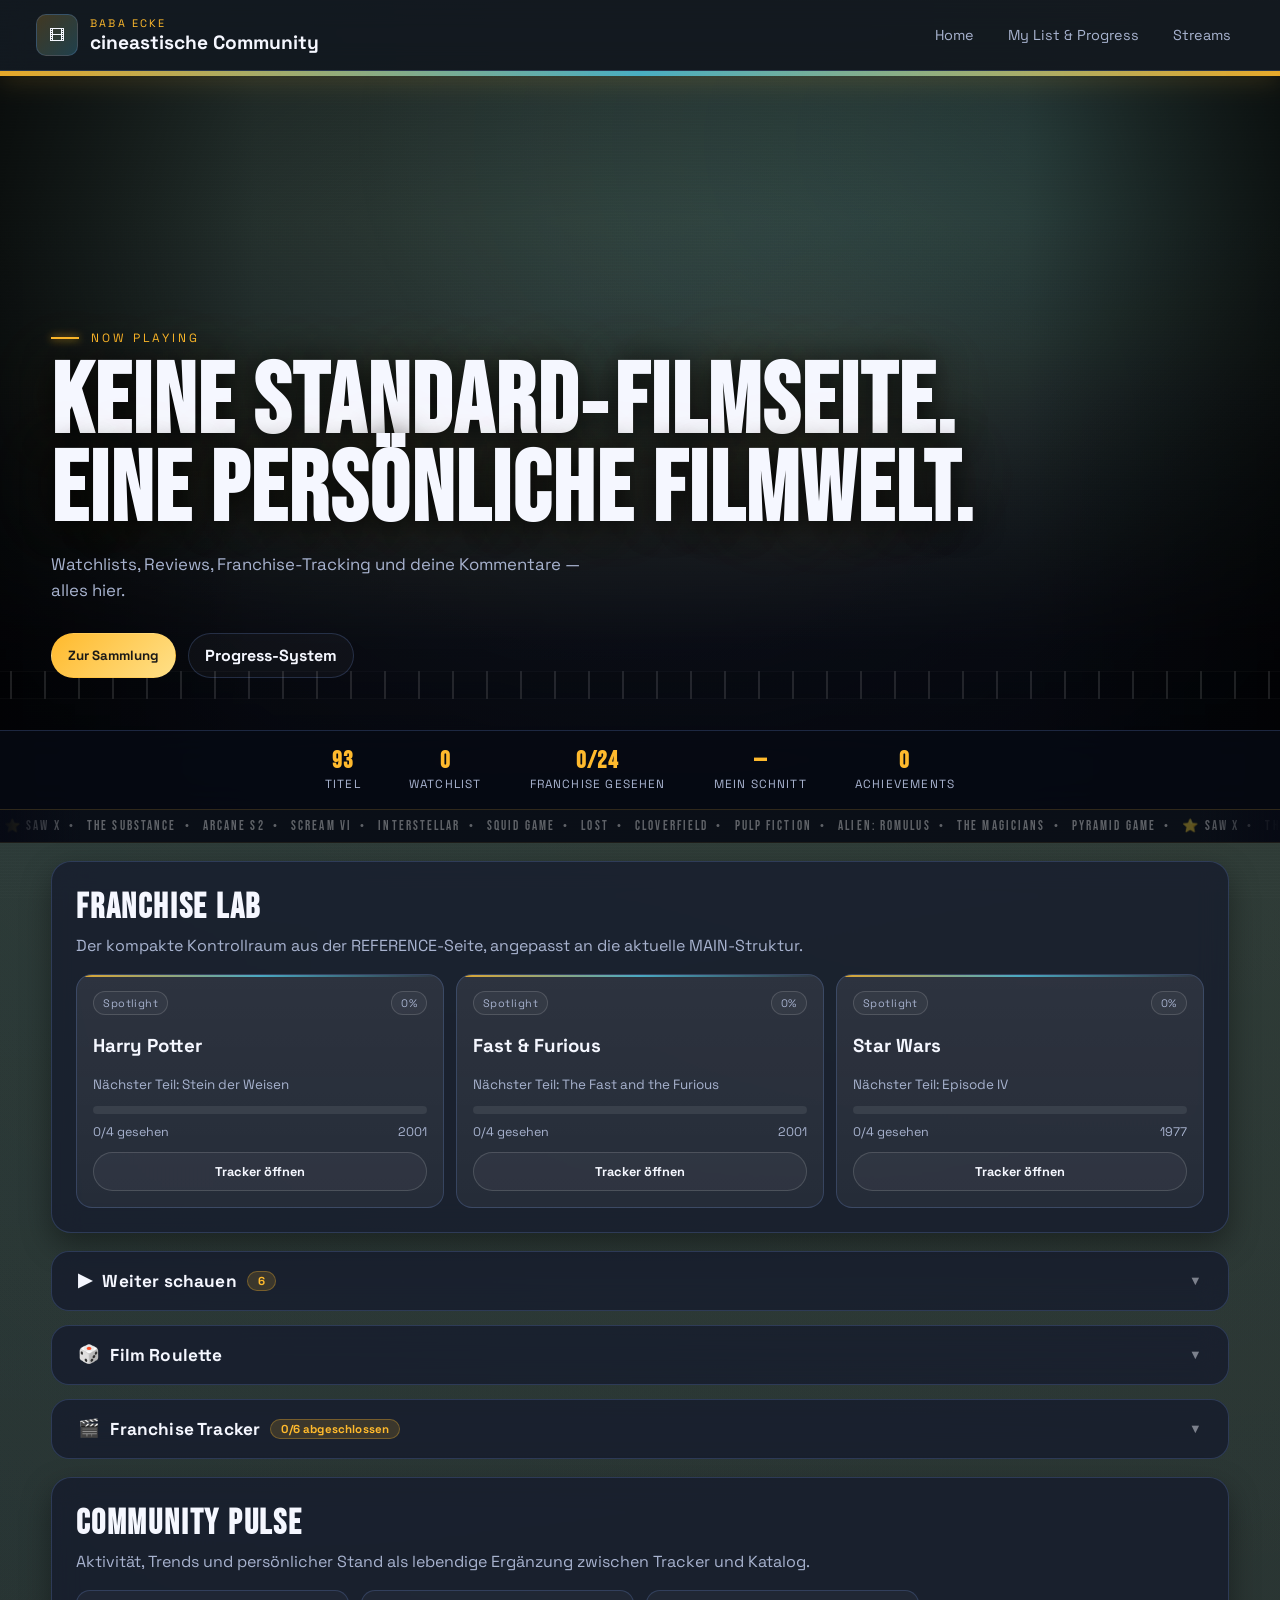
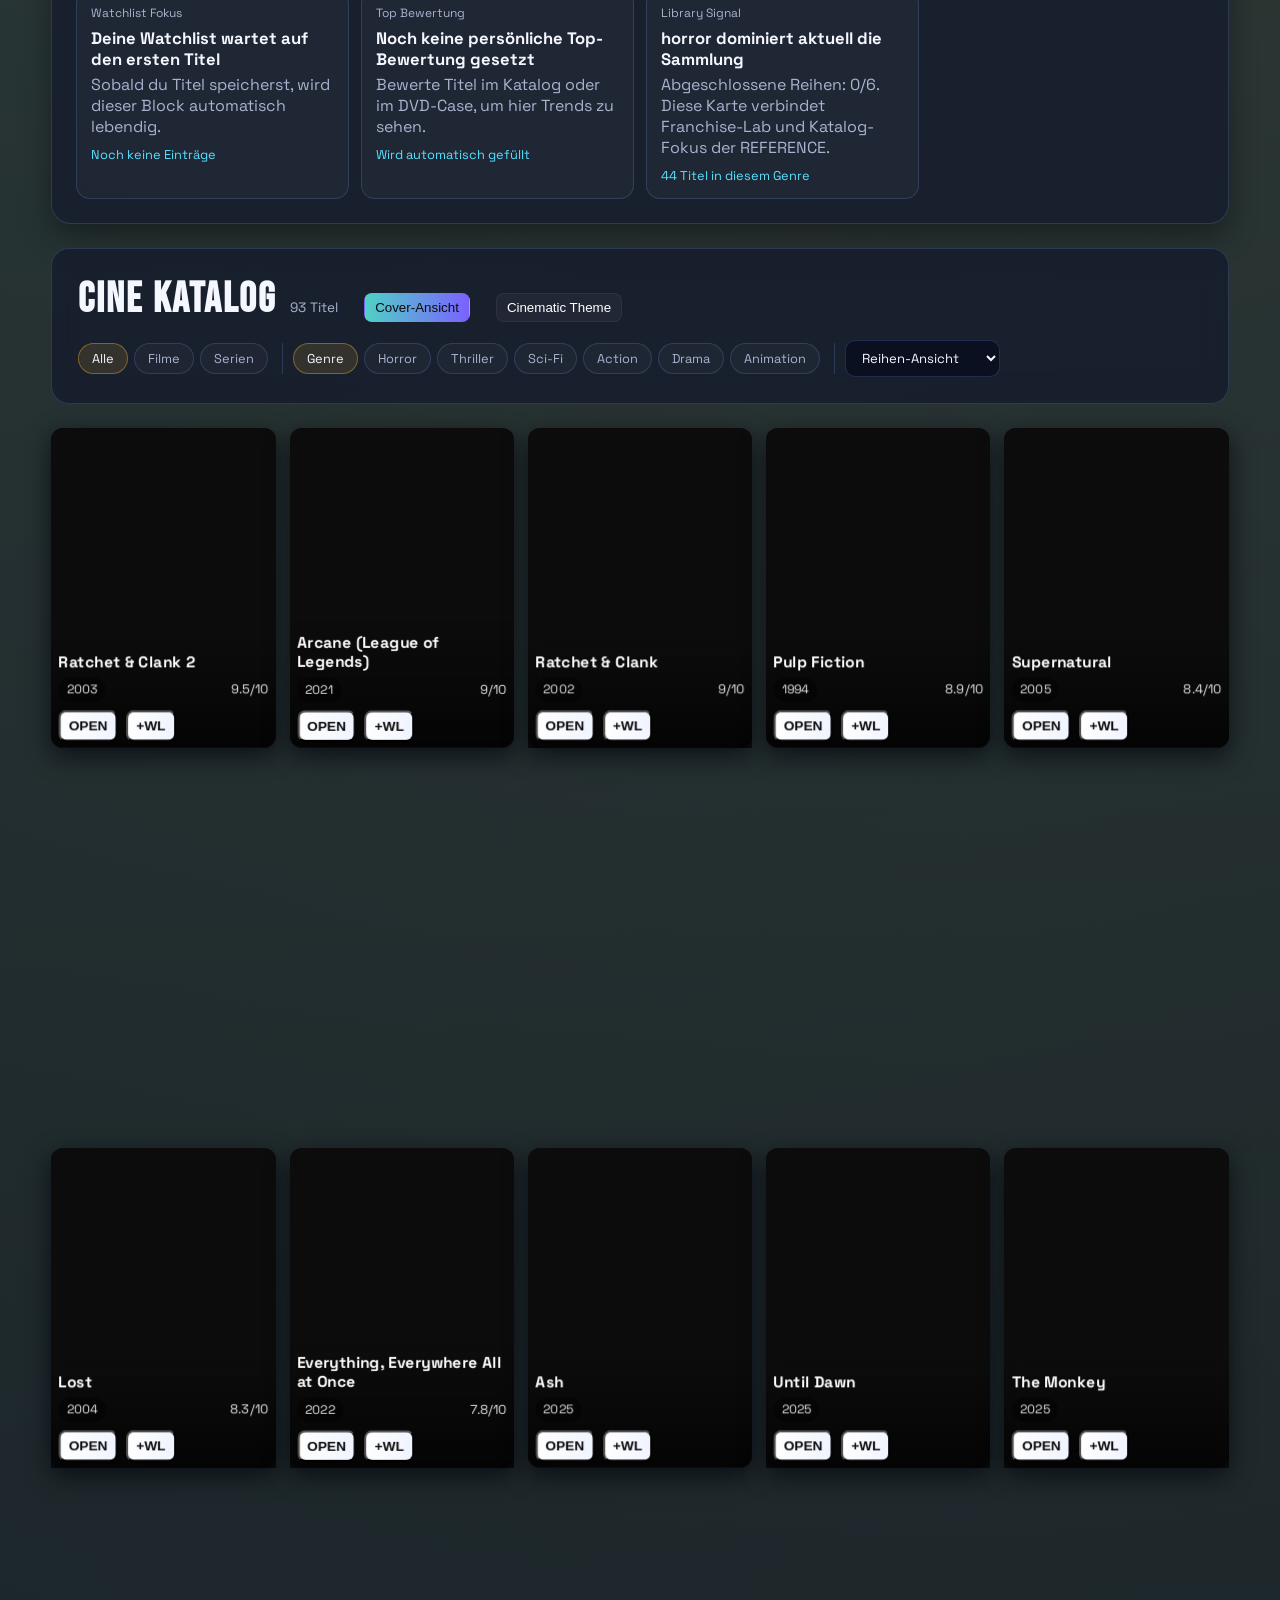
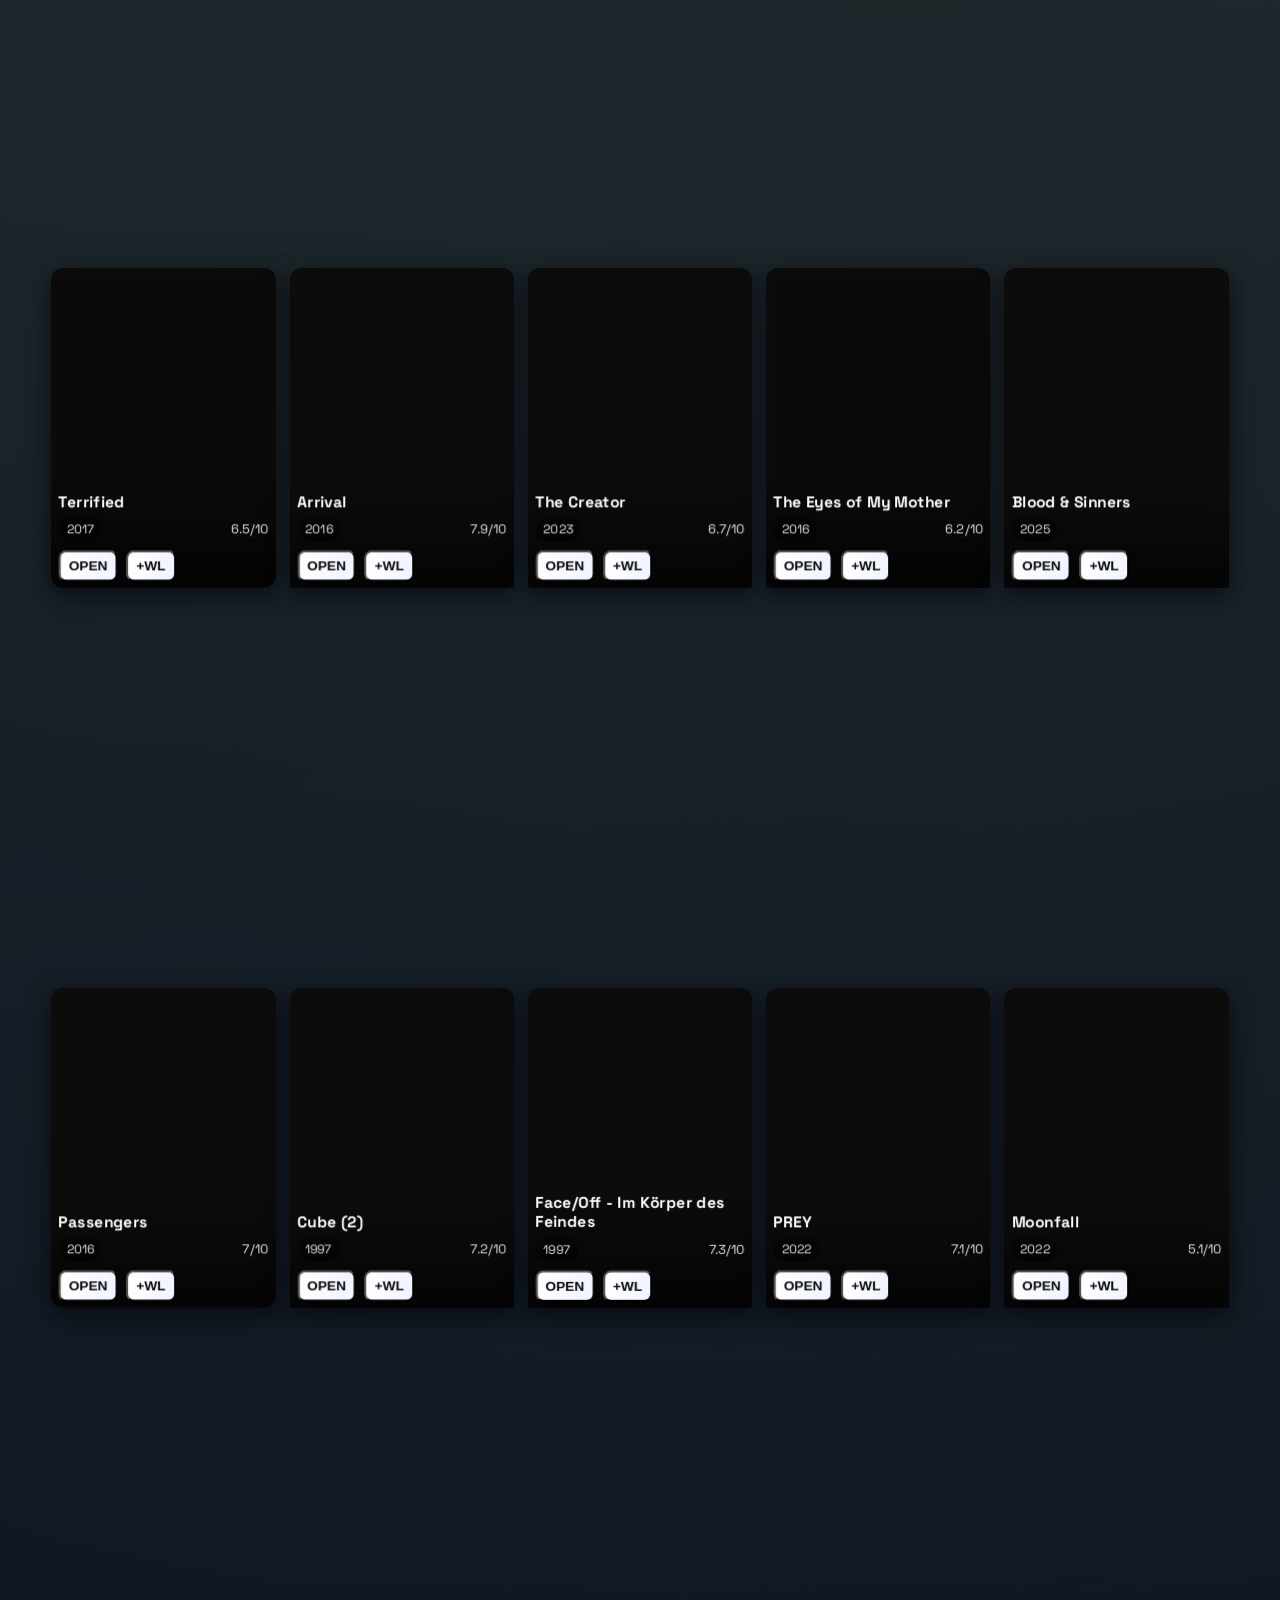
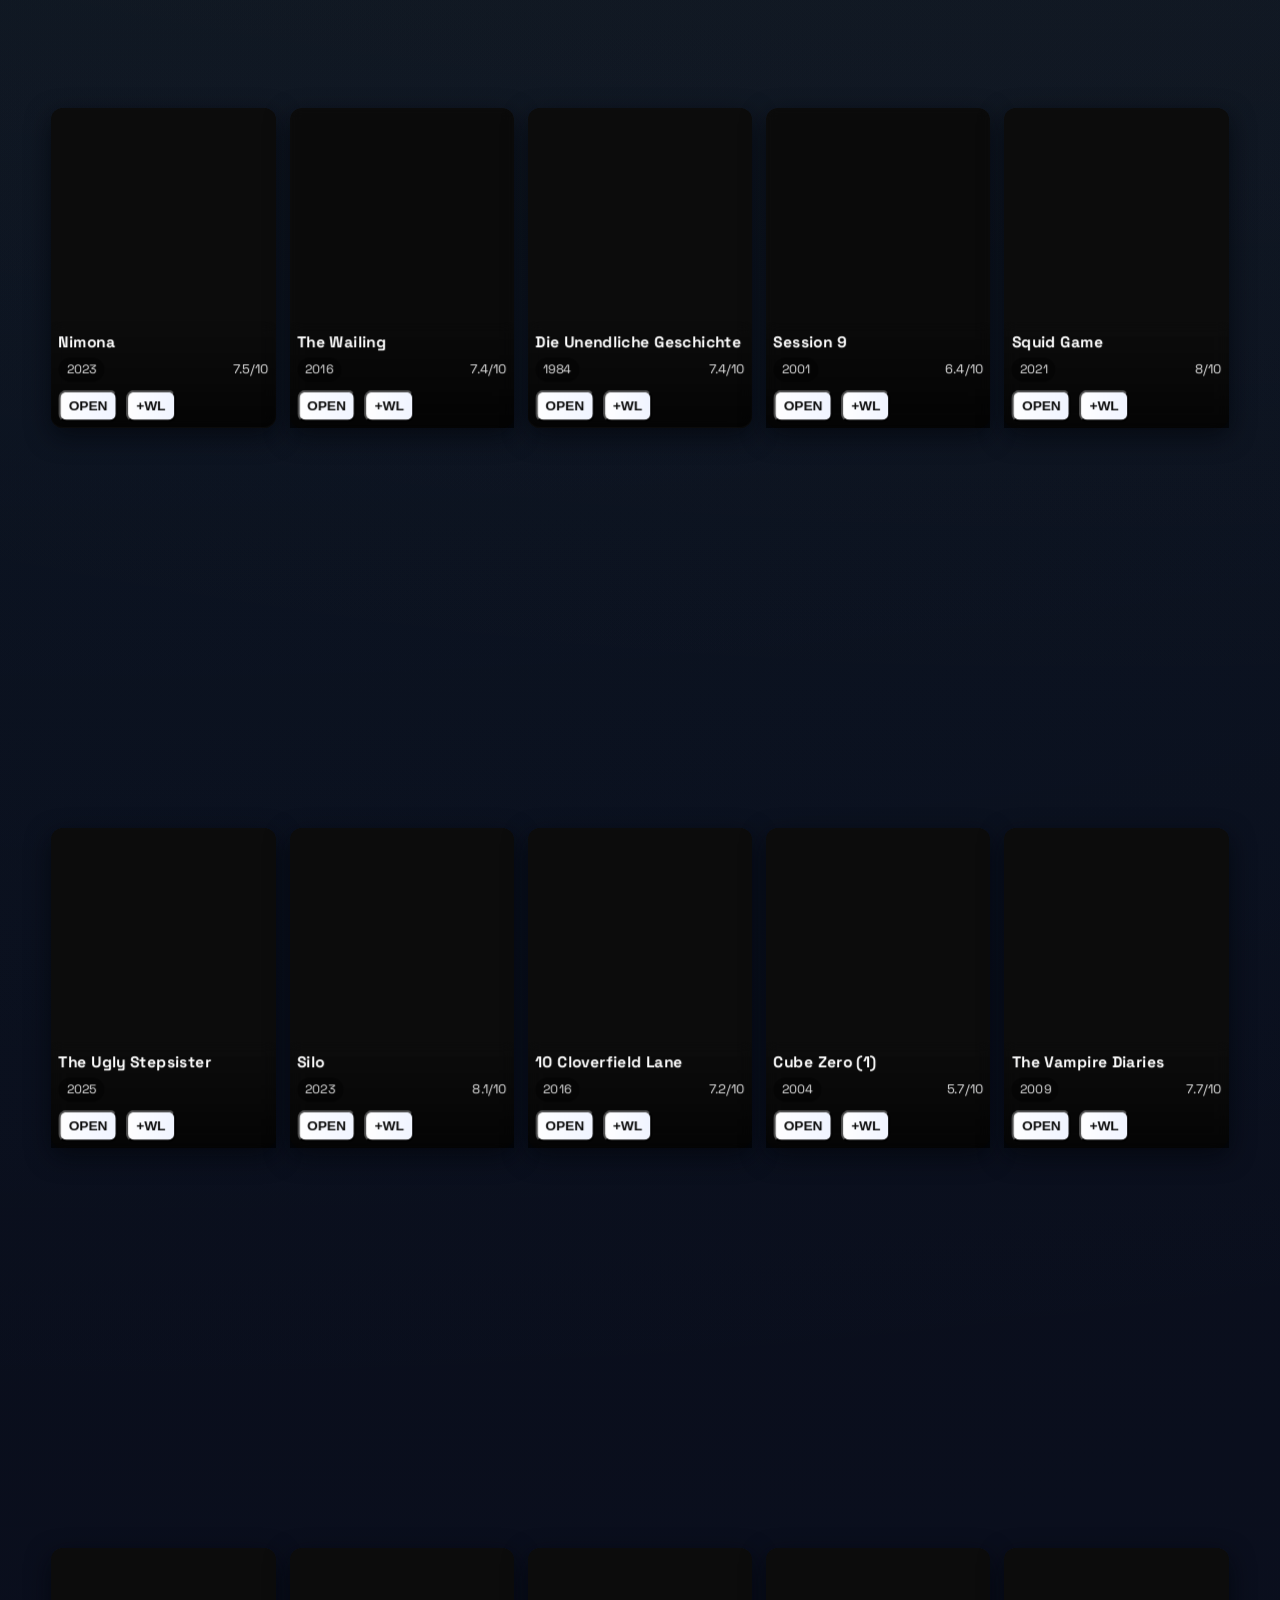
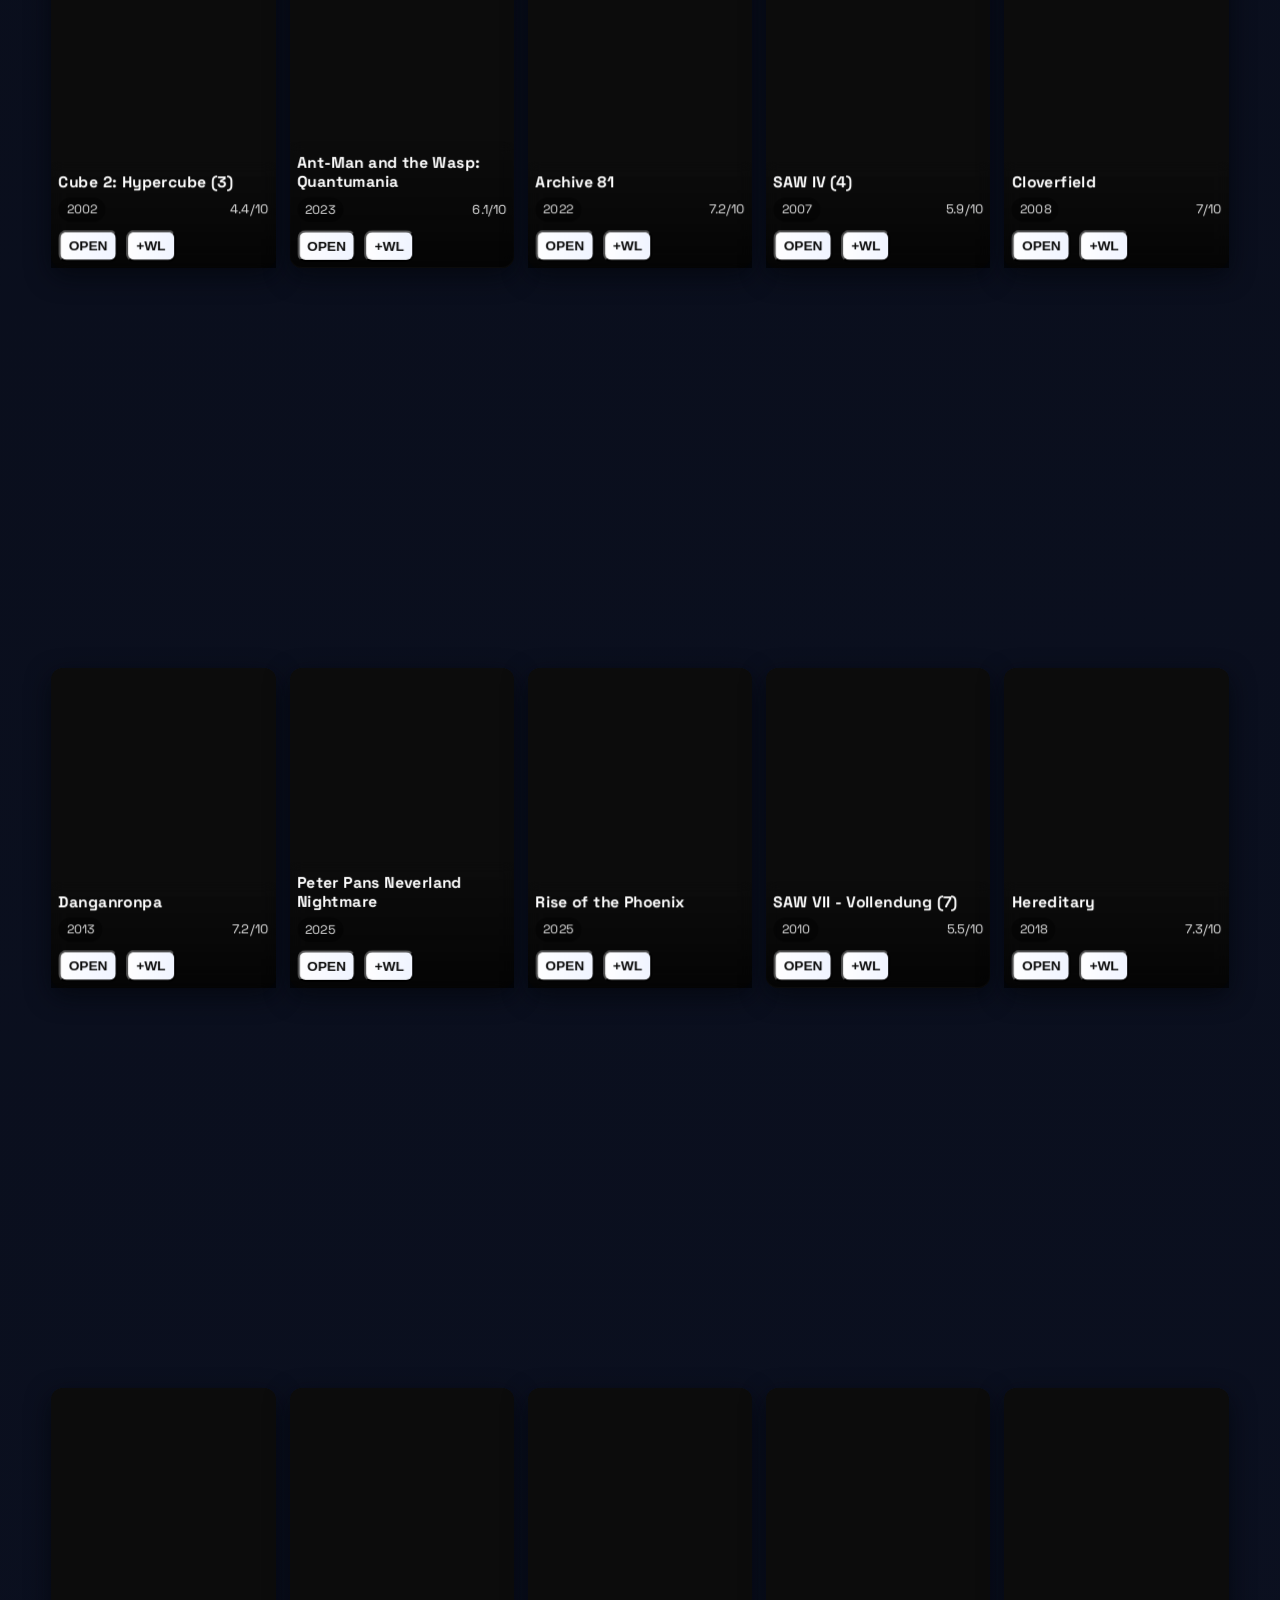
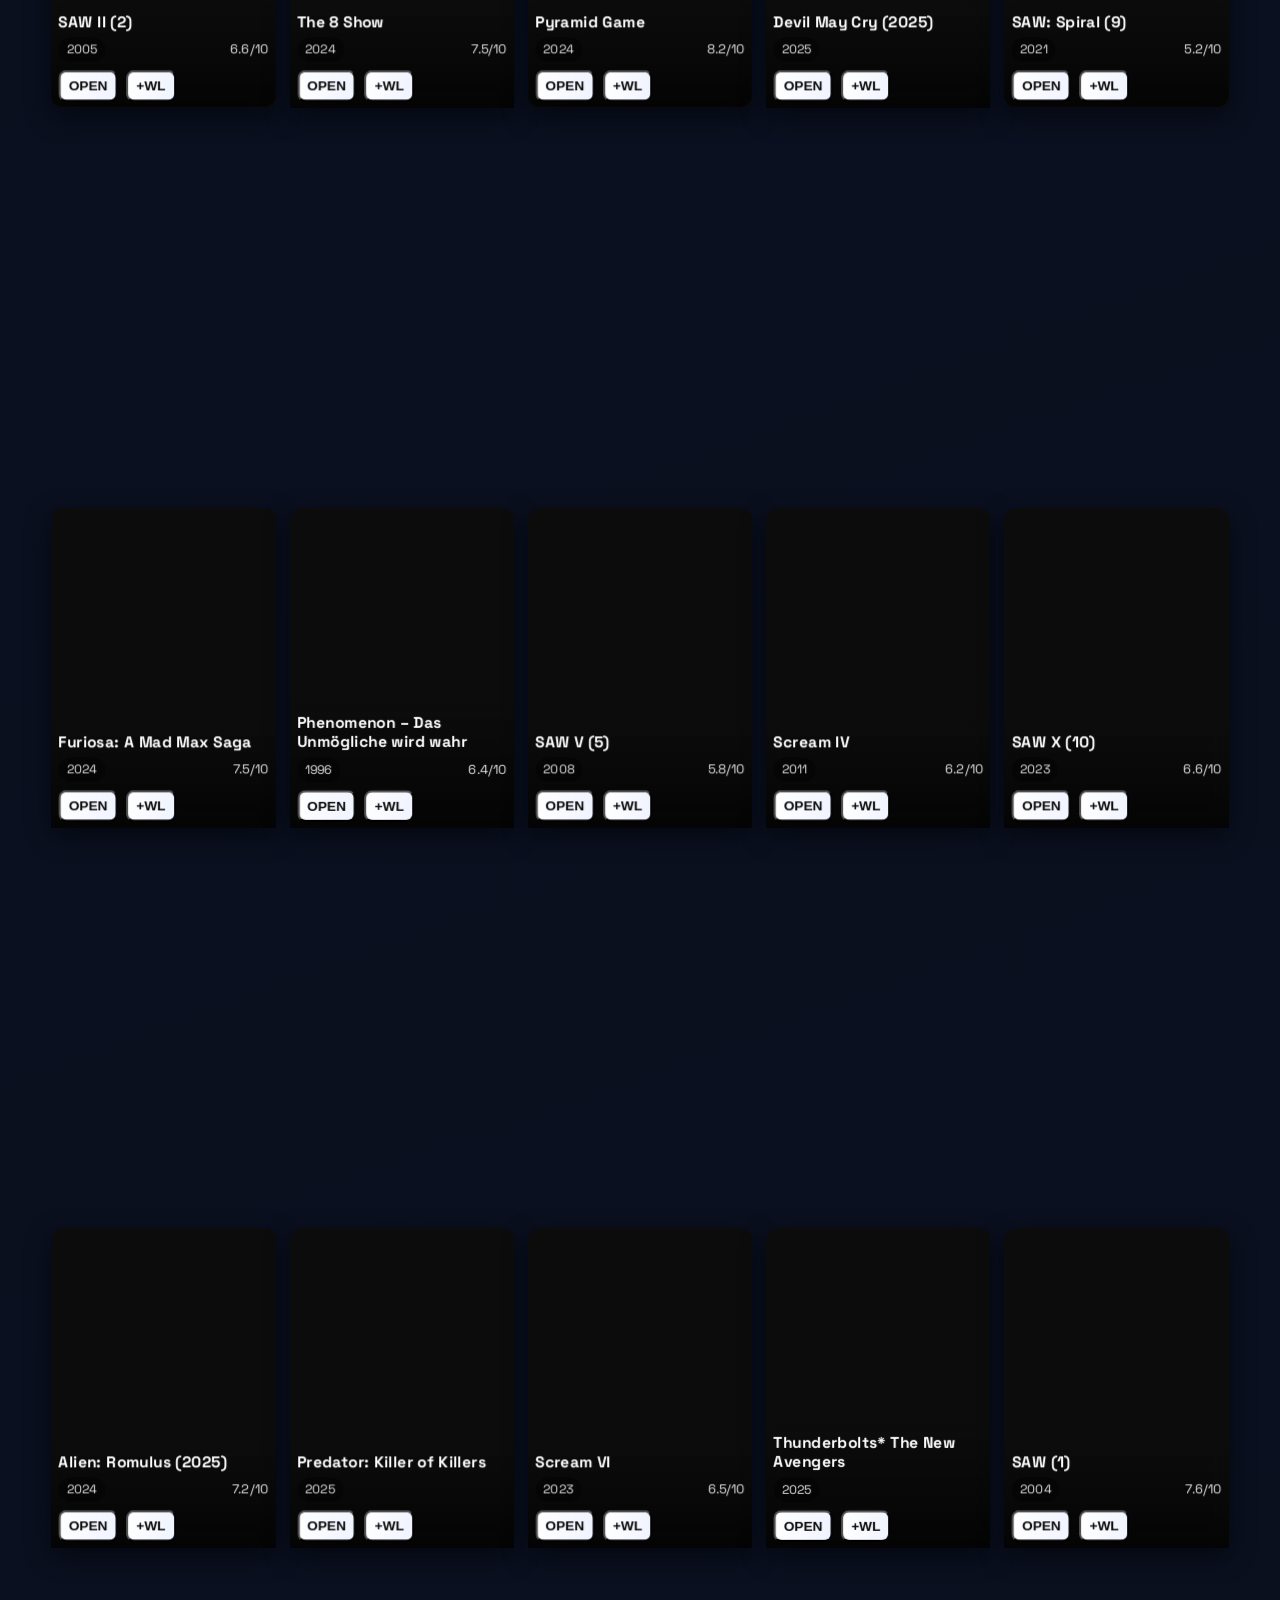
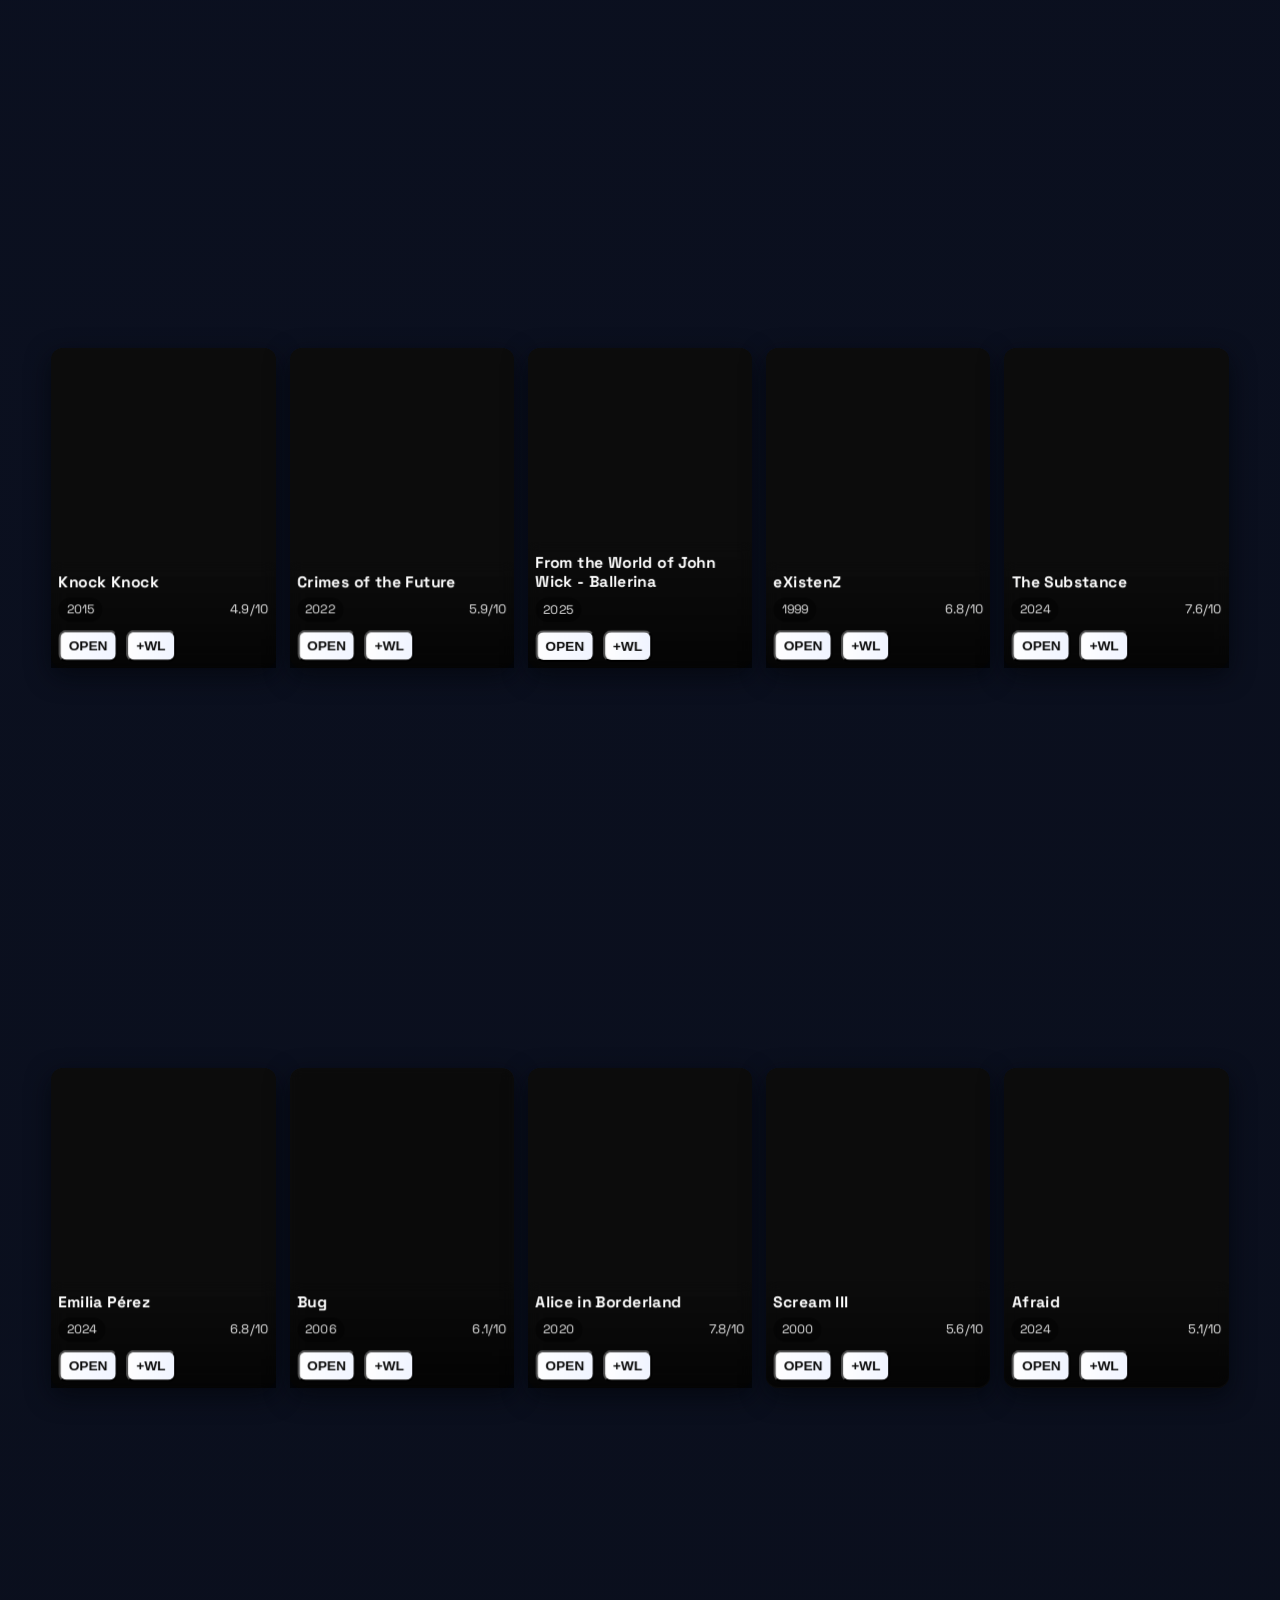
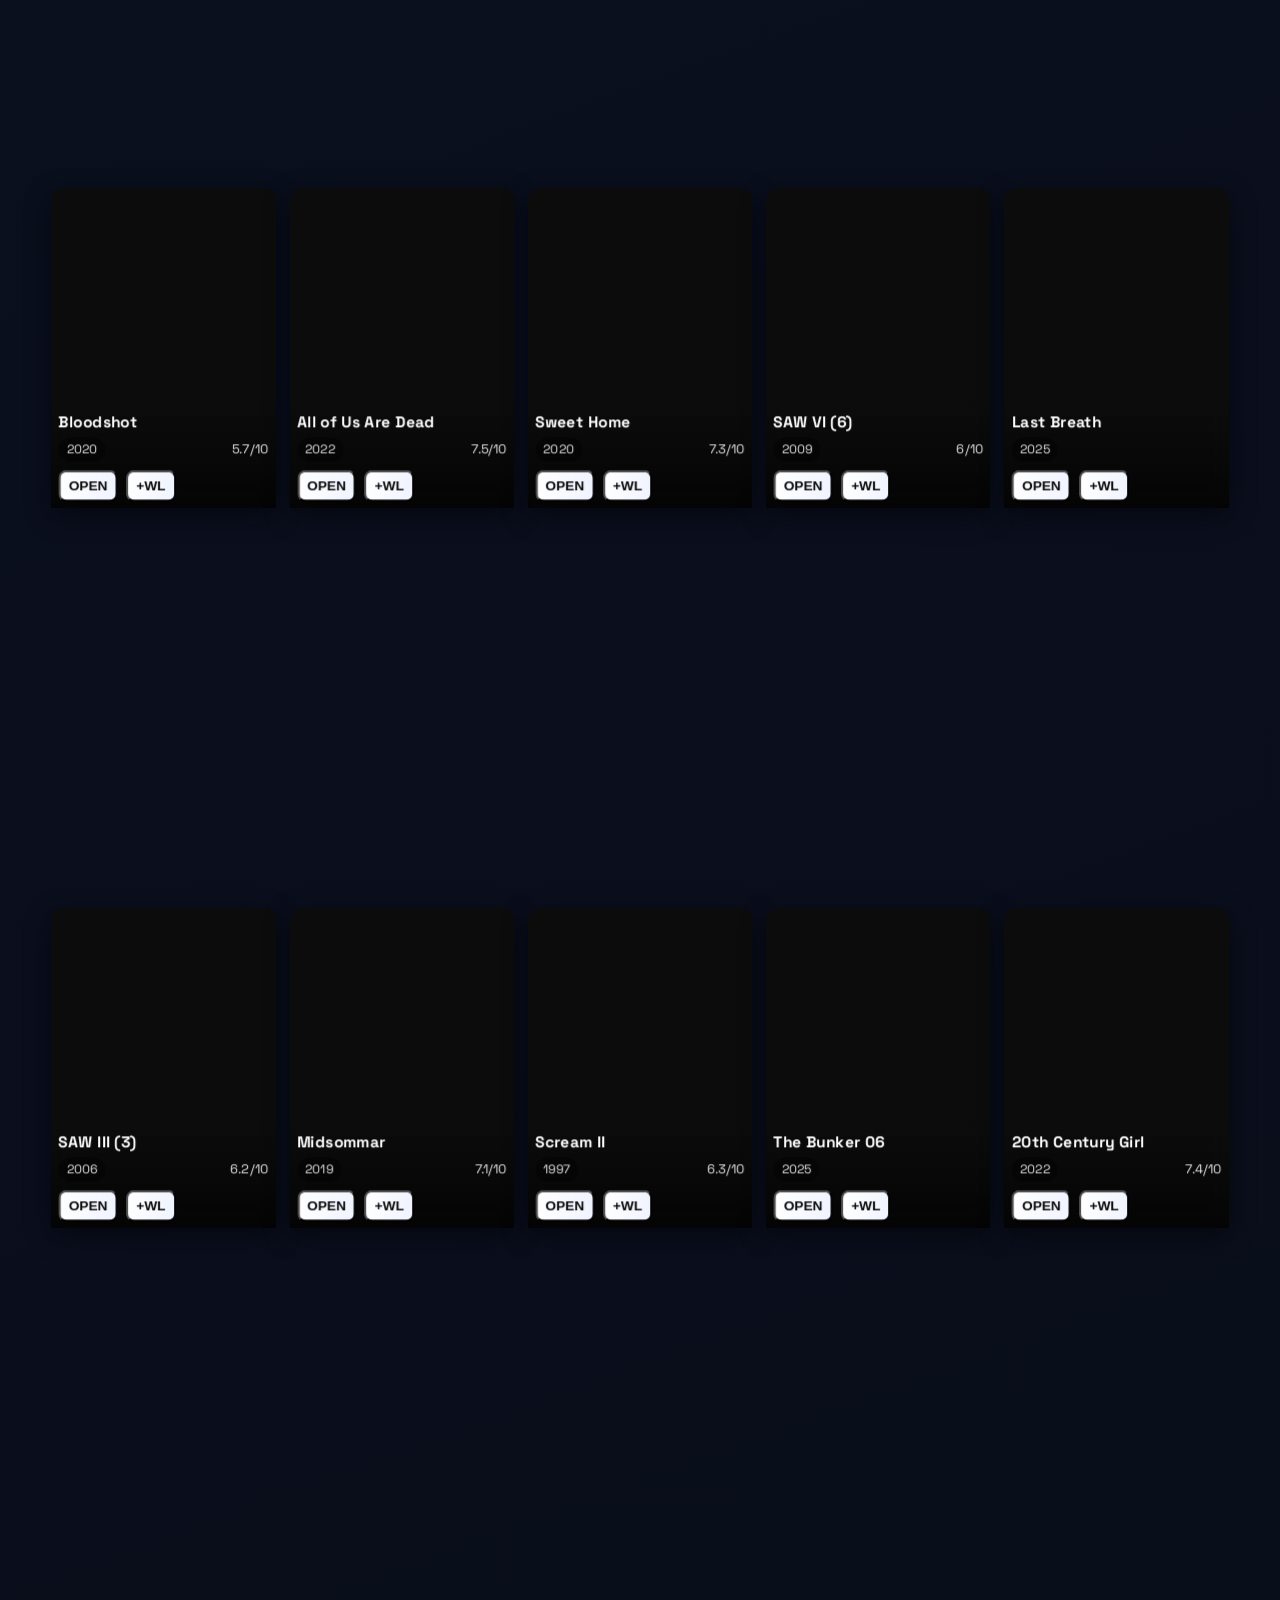
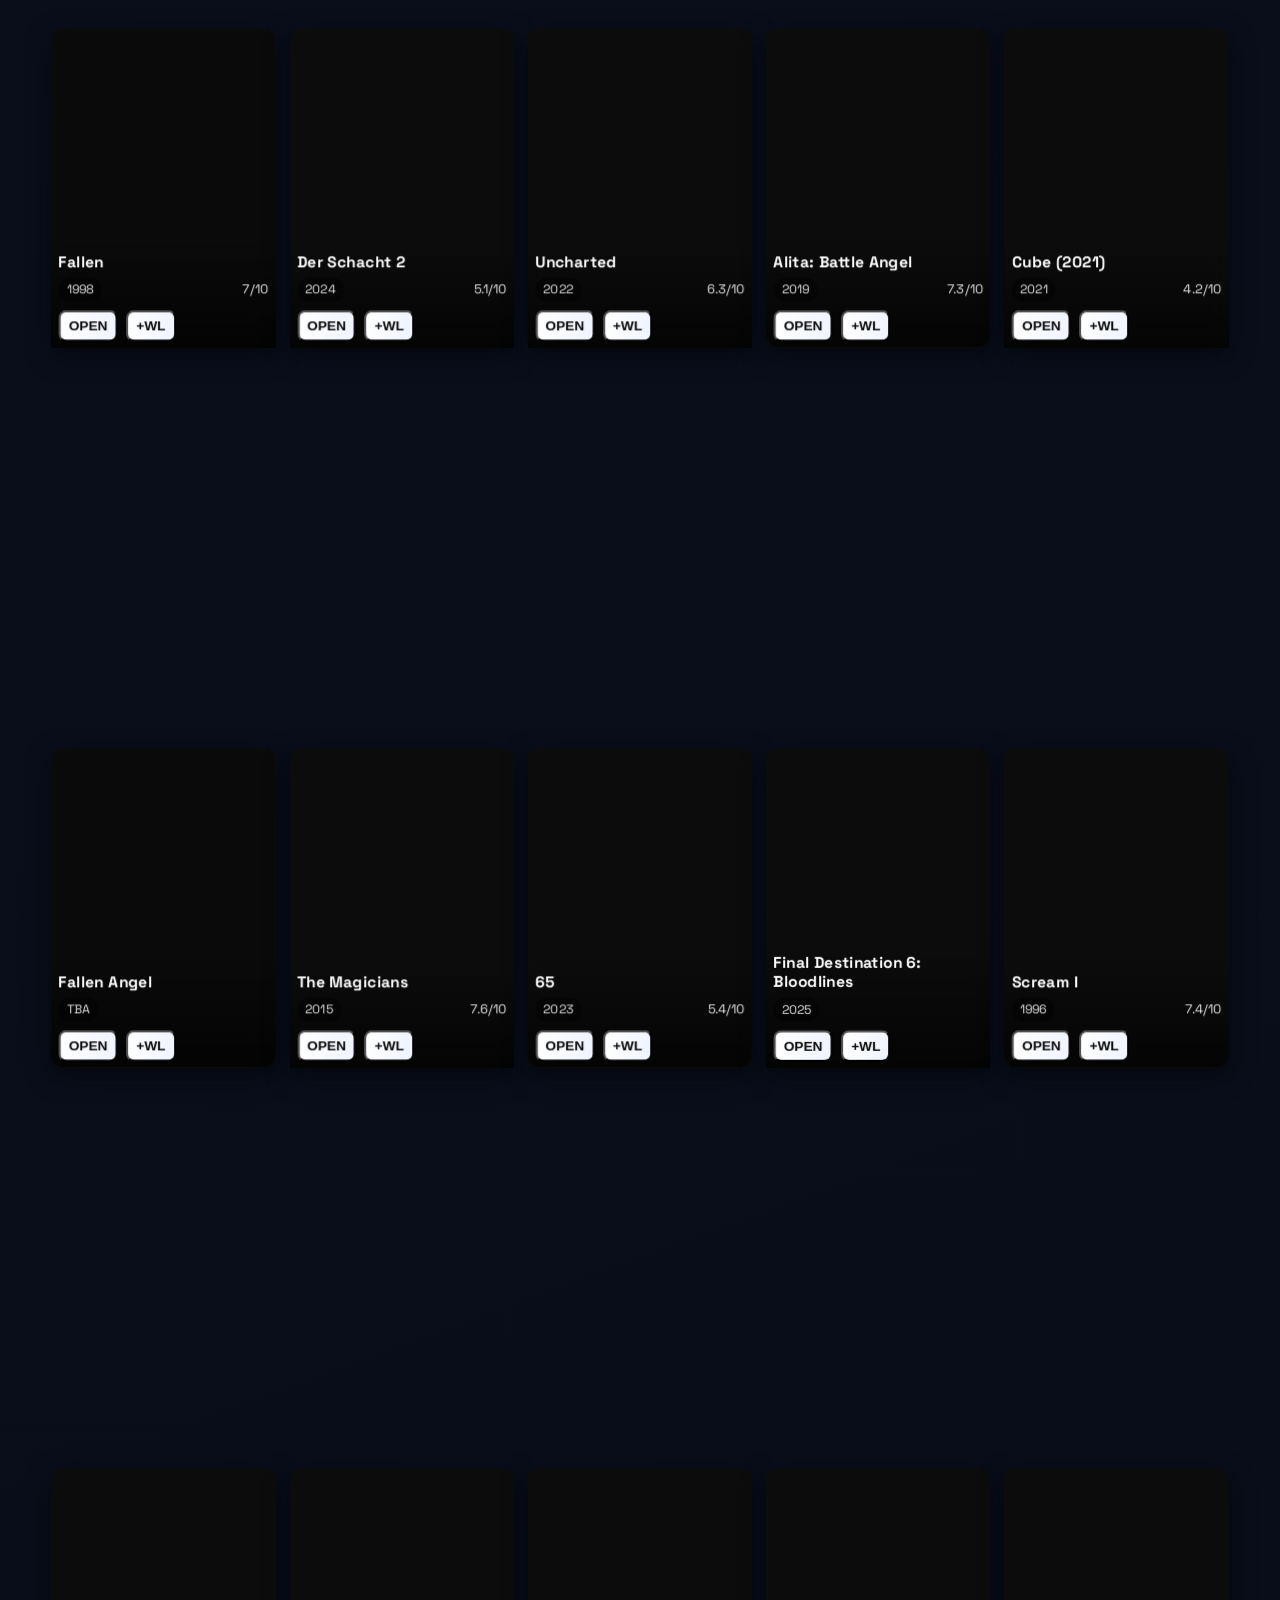
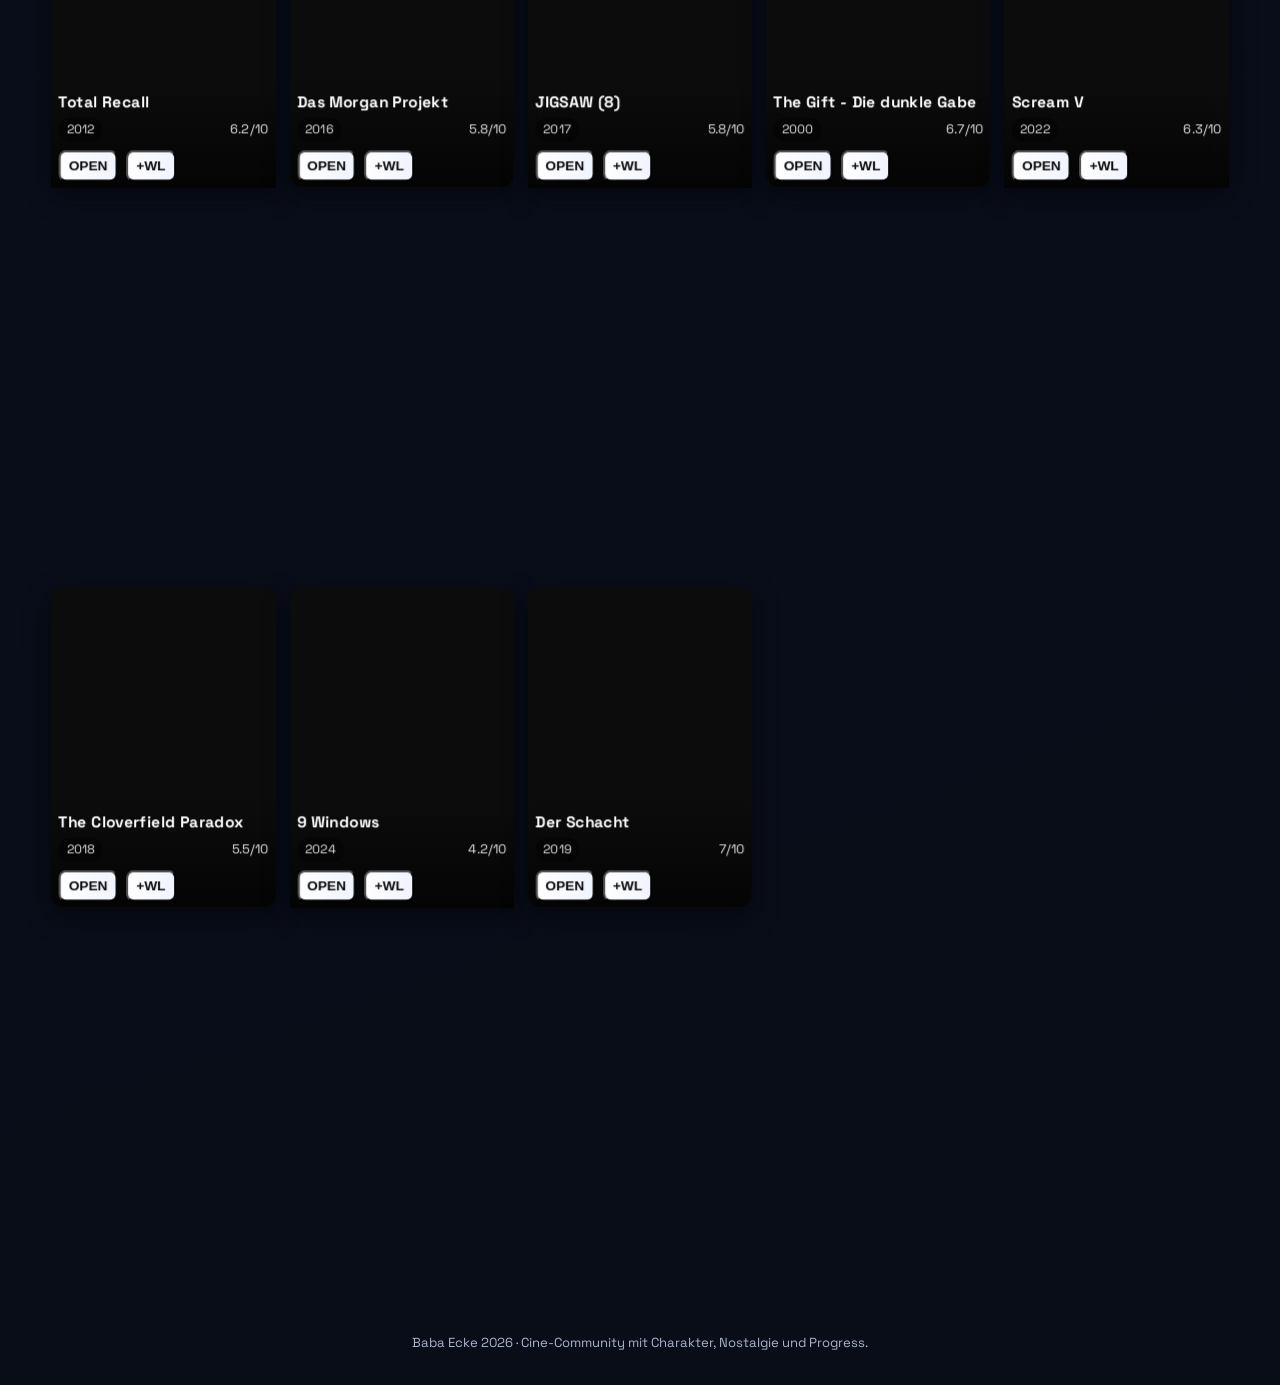
==== commit ed37c3e7: "fix(ui): show all covers, reduce grid gaps, compute spans reliably after image load" ====
--- a/index.html
+++ b/index.html
@@ -33,7 +33,7 @@
     .cover-toggle { margin-left: 12px; padding:6px 10px; border-radius:8px; background:rgba(255,255,255,0.04); color:#fff; border:1px solid rgba(255,255,255,0.06); cursor:pointer }
     .cover-toggle.active { background:linear-gradient(90deg,var(--cover-accent-1),var(--cover-accent-2)); color:#0b0b0b; border-color:transparent }
     .catalog-cover-host { margin-top:18px; }
-    .cover-grid { display:grid; grid-template-columns: repeat(auto-fill, minmax(160px, 1fr)); gap:18px; align-items:start; grid-auto-rows:8px; grid-auto-flow:dense }
+    .cover-grid { display:grid; grid-template-columns: repeat(auto-fill, minmax(160px, 1fr)); gap:14px; align-items:start; grid-auto-rows:4px; grid-auto-flow:dense }
     .cover-card { position:relative; perspective:1200px; border-radius:12px; overflow:hidden; background:var(--cover-card-bg); box-shadow: 0 8px 24px var(--cover-shadow); transform-style:preserve-3d; transition:transform .22s ease, box-shadow .22s ease; grid-row:span var(--span,40) }
     .cover-media { position:absolute; inset:0; background-size:cover; background-position:center; filter:contrast(.95) saturate(1.05); transform-origin:center; transition:transform .35s cubic-bezier(.2,.8,.25,1); background-color:var(--cover-card-bg) }
     .cover-media.lazy { background-image: none; filter: blur(6px) saturate(.8) brightness(.8); }
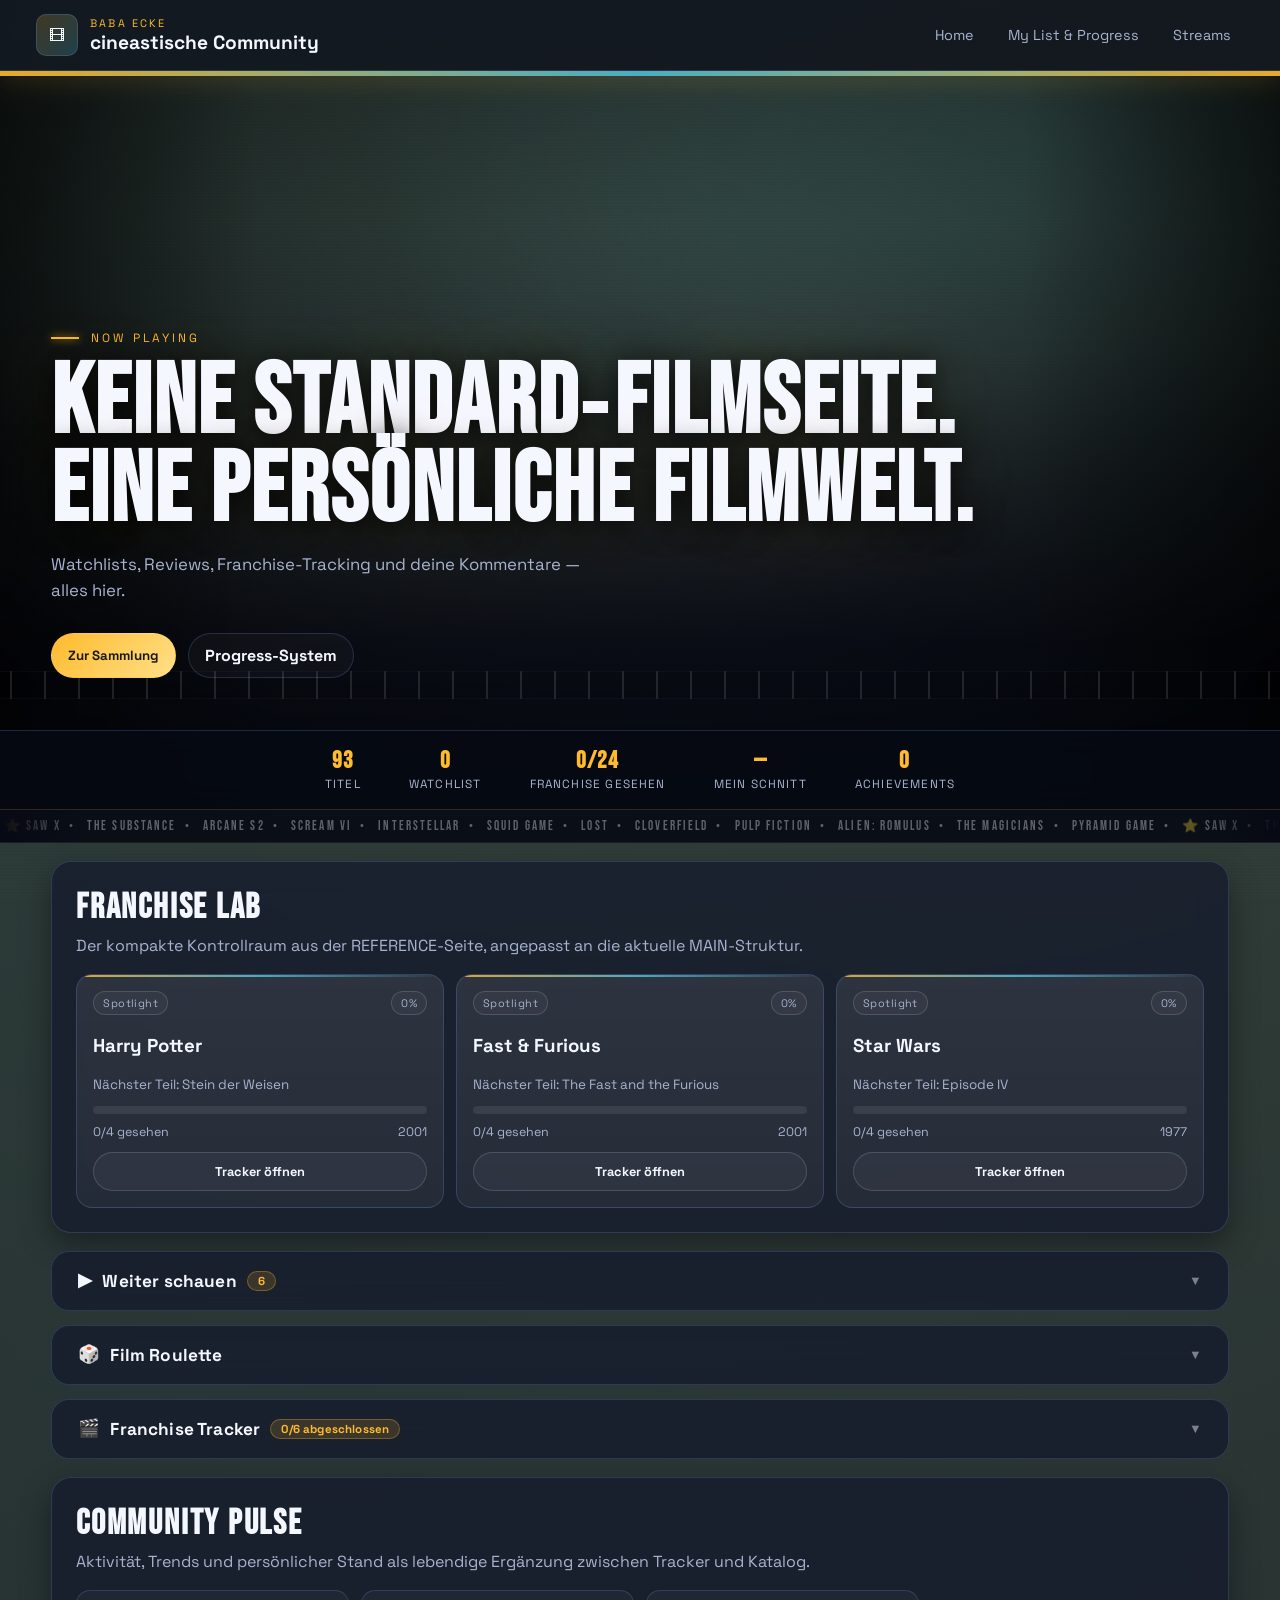
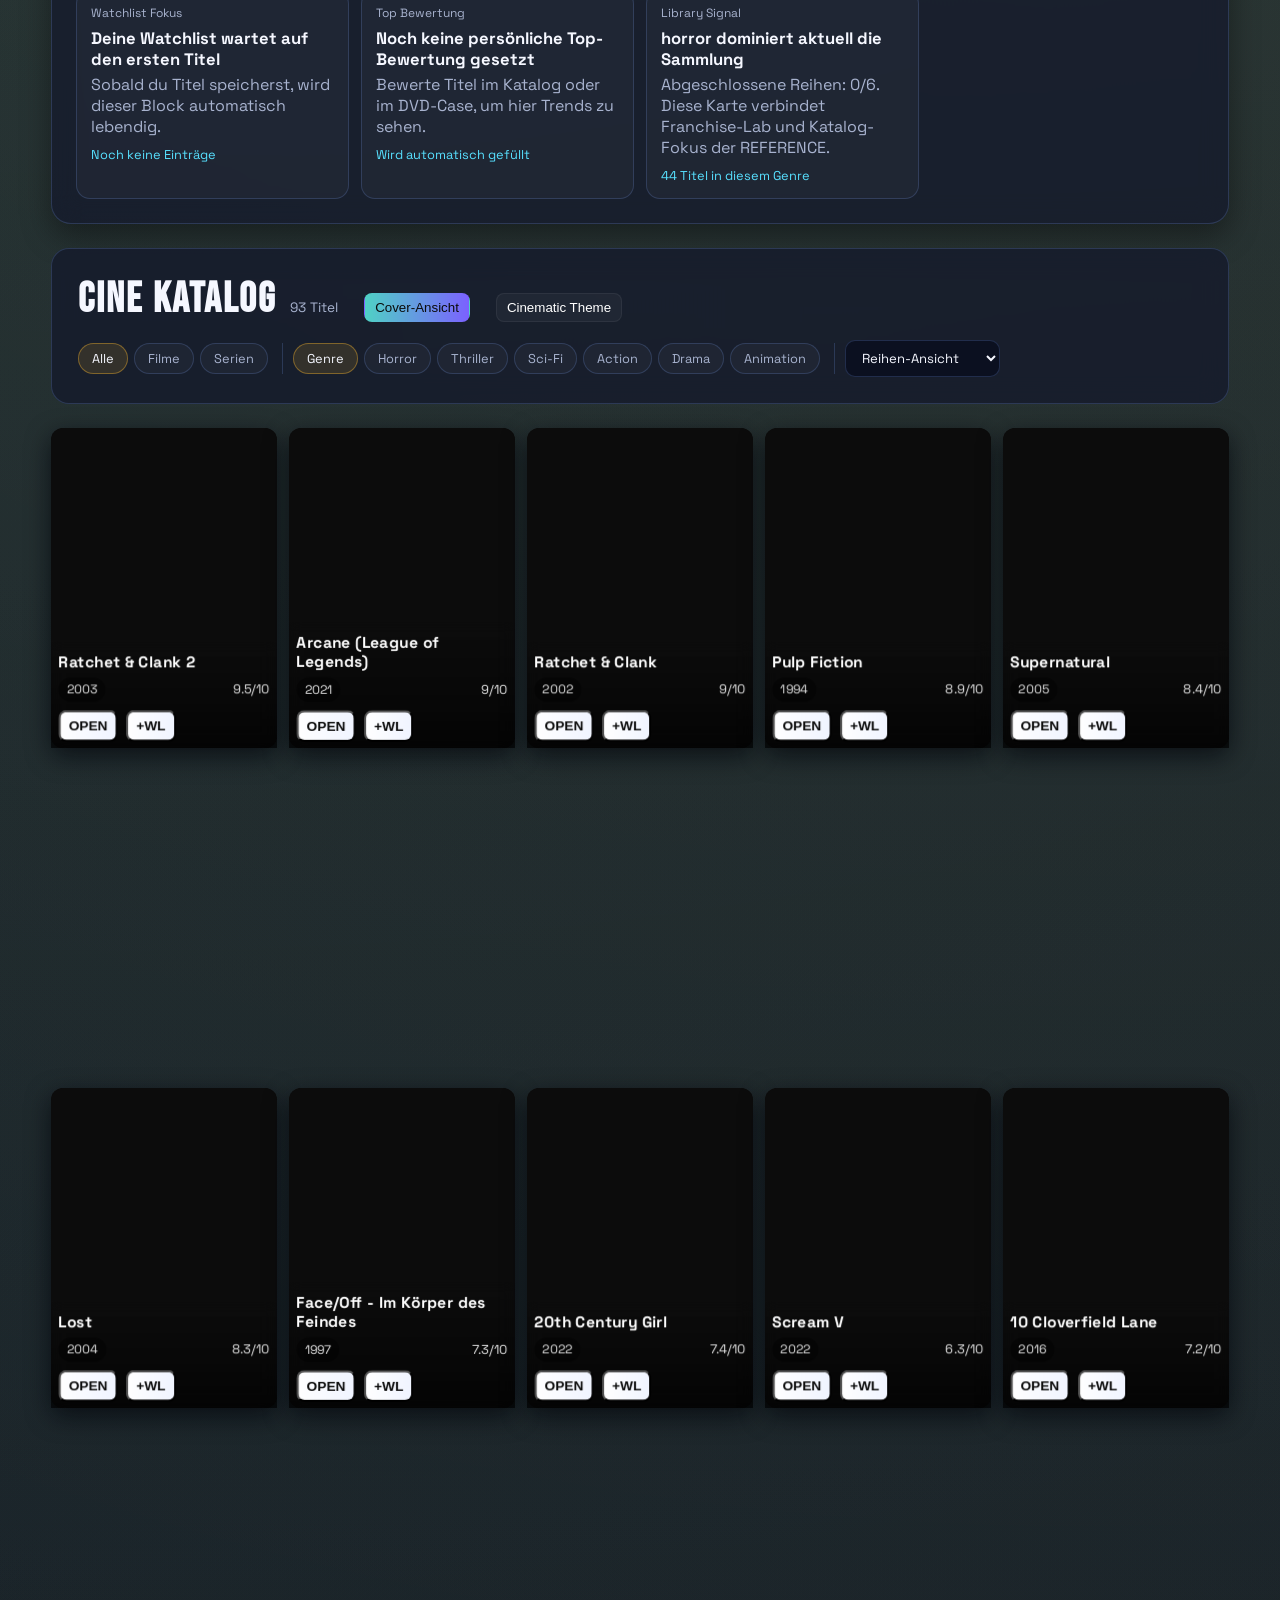
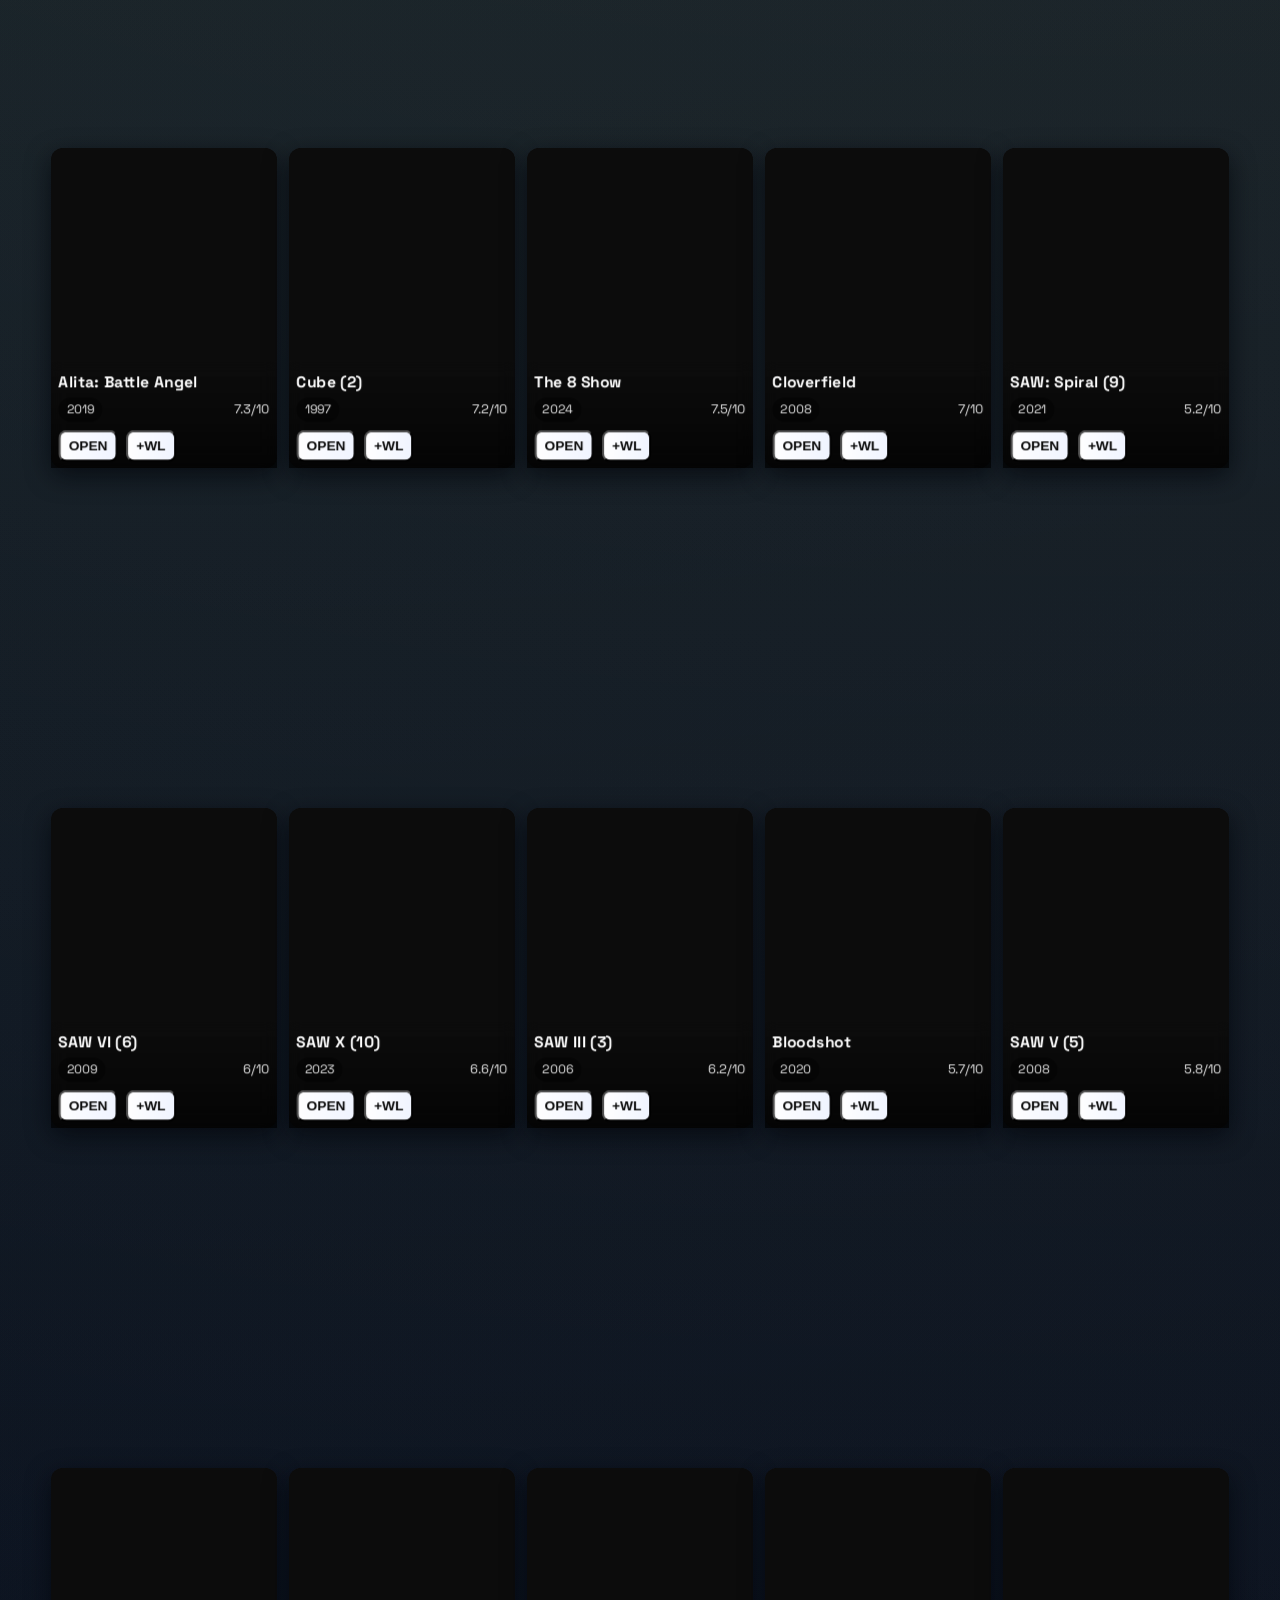
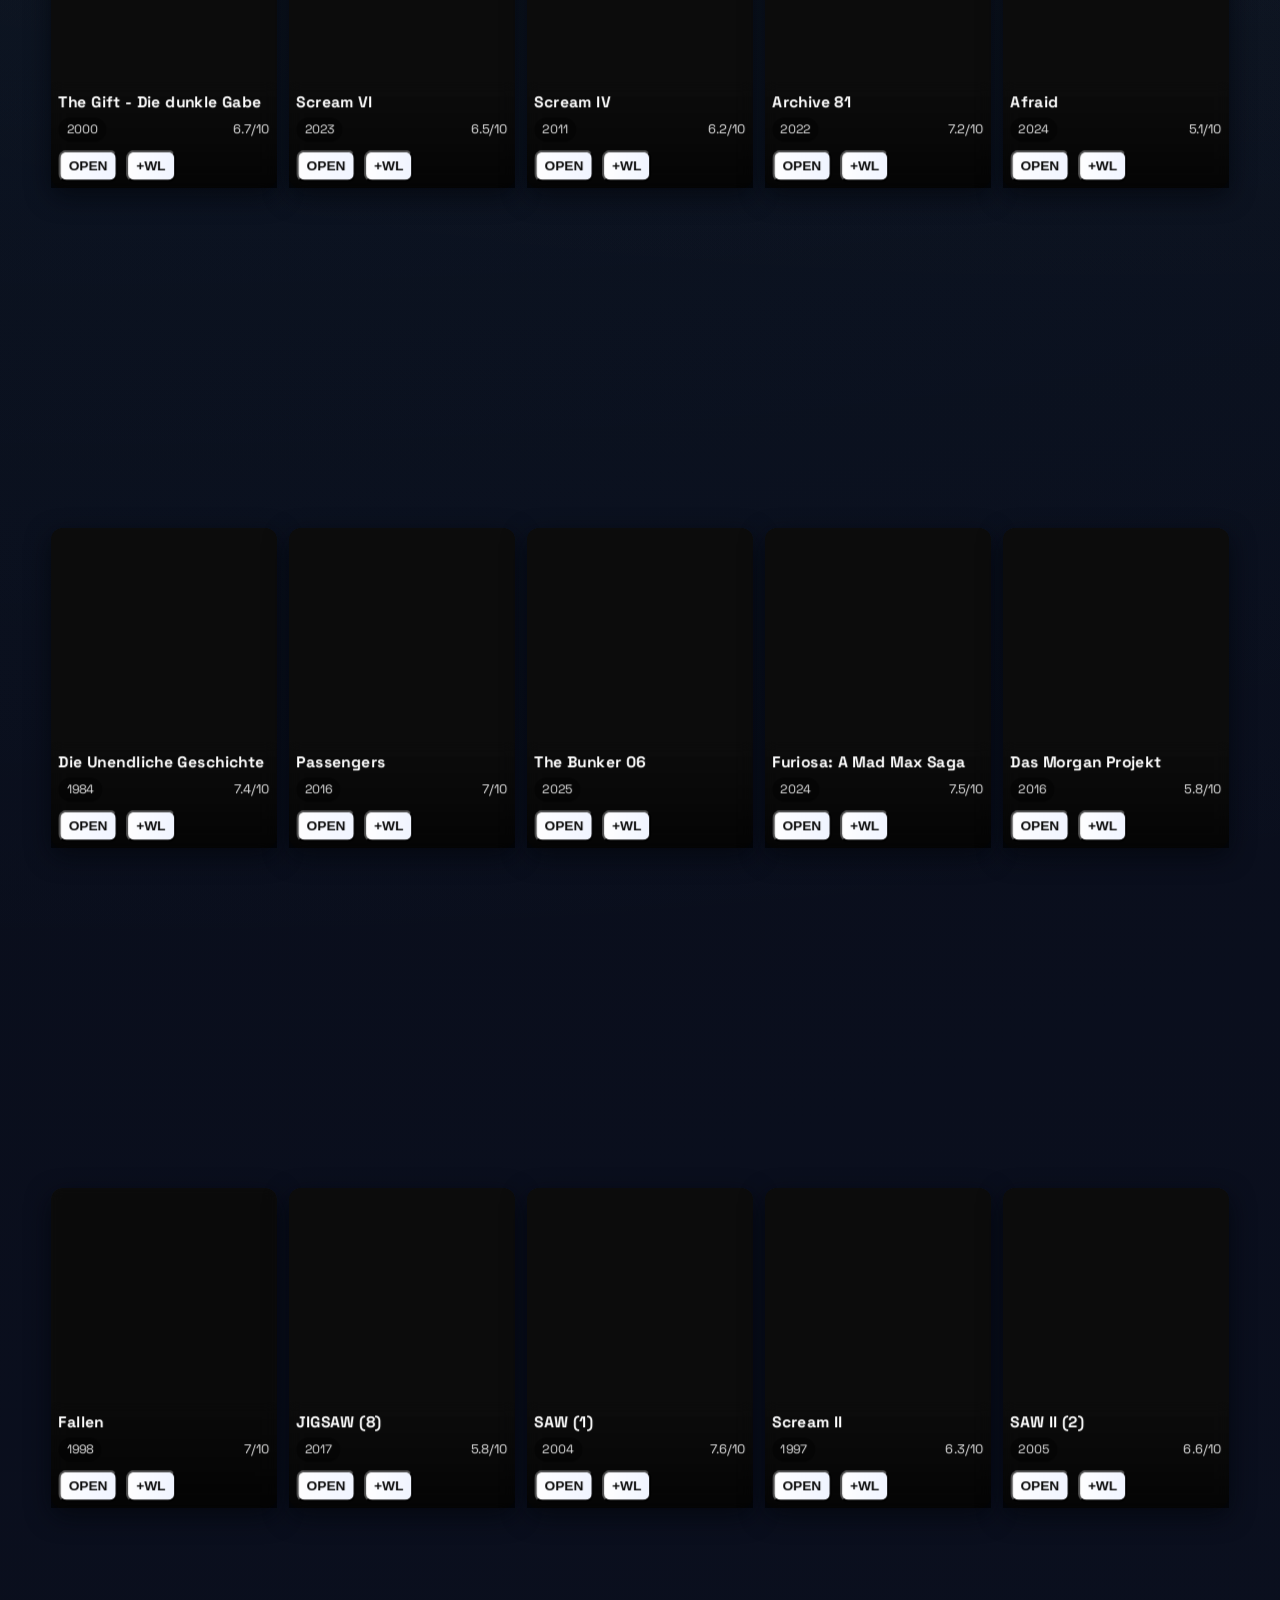
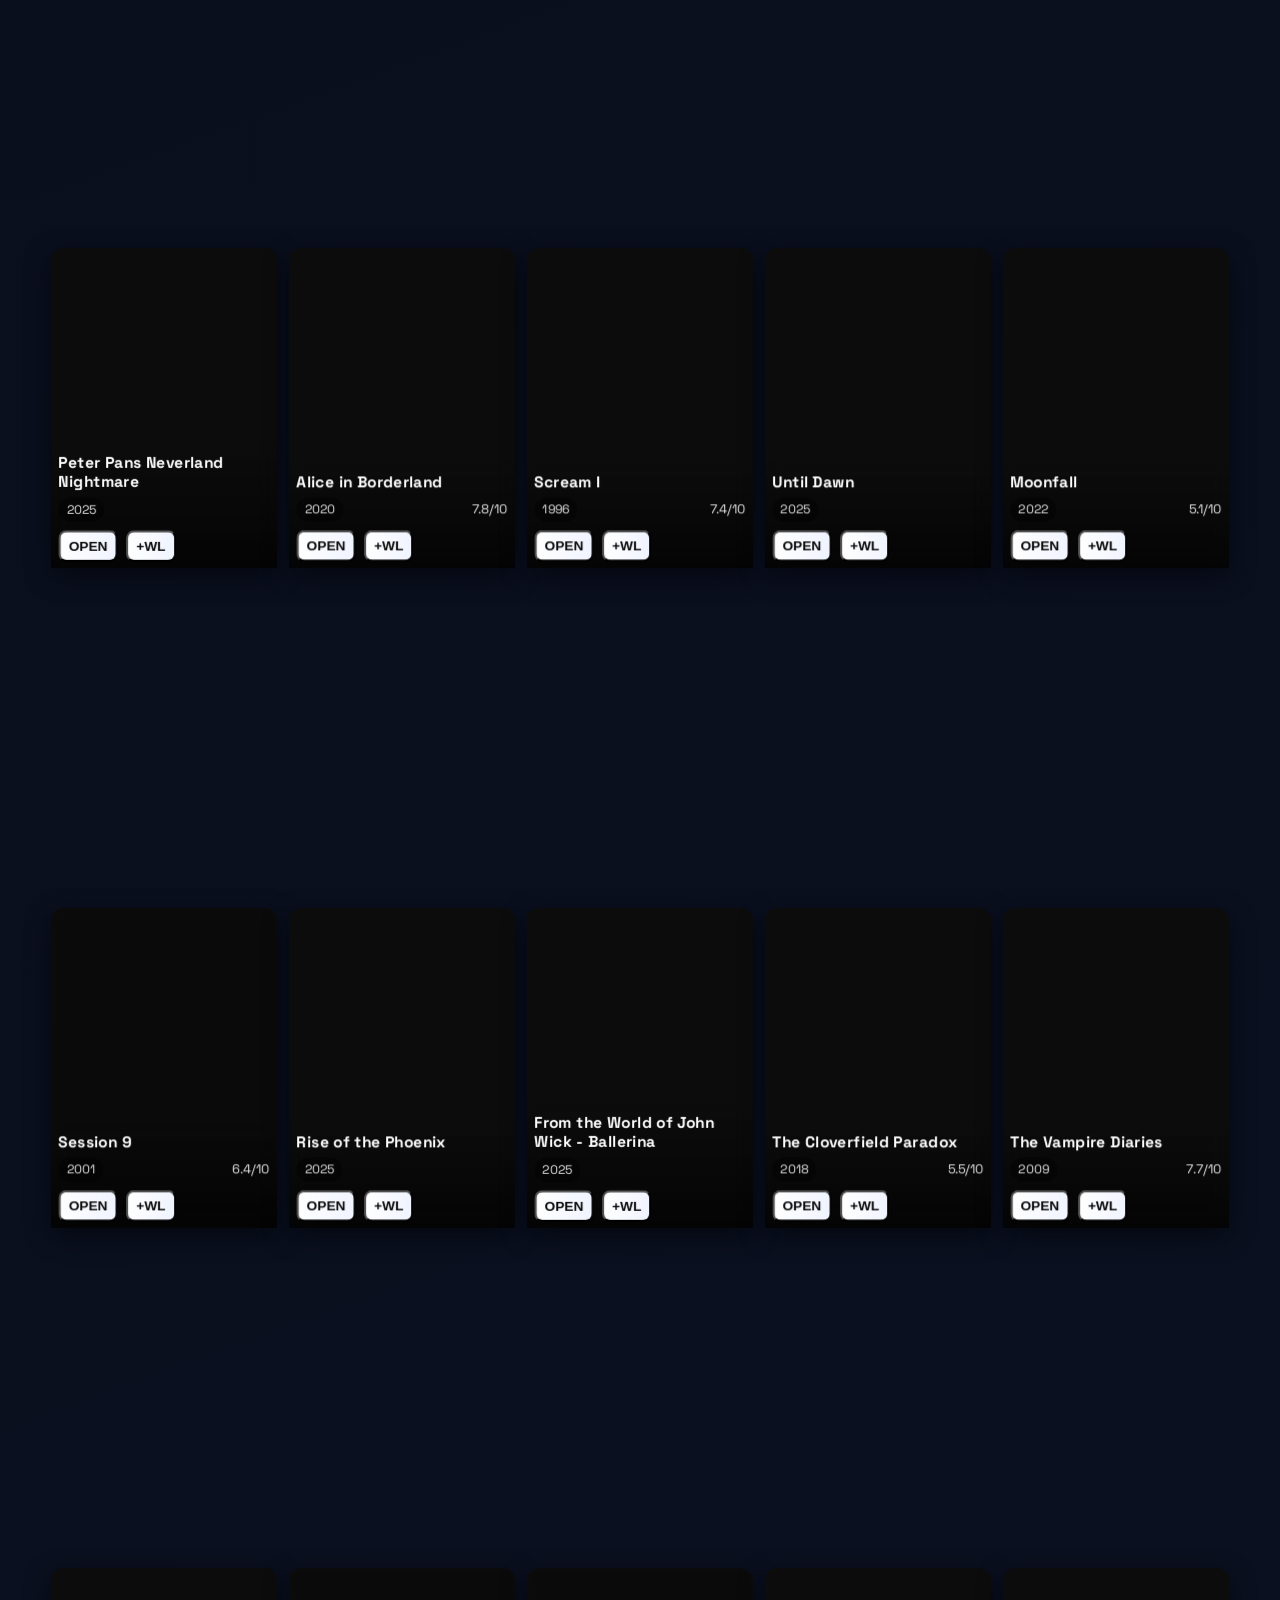
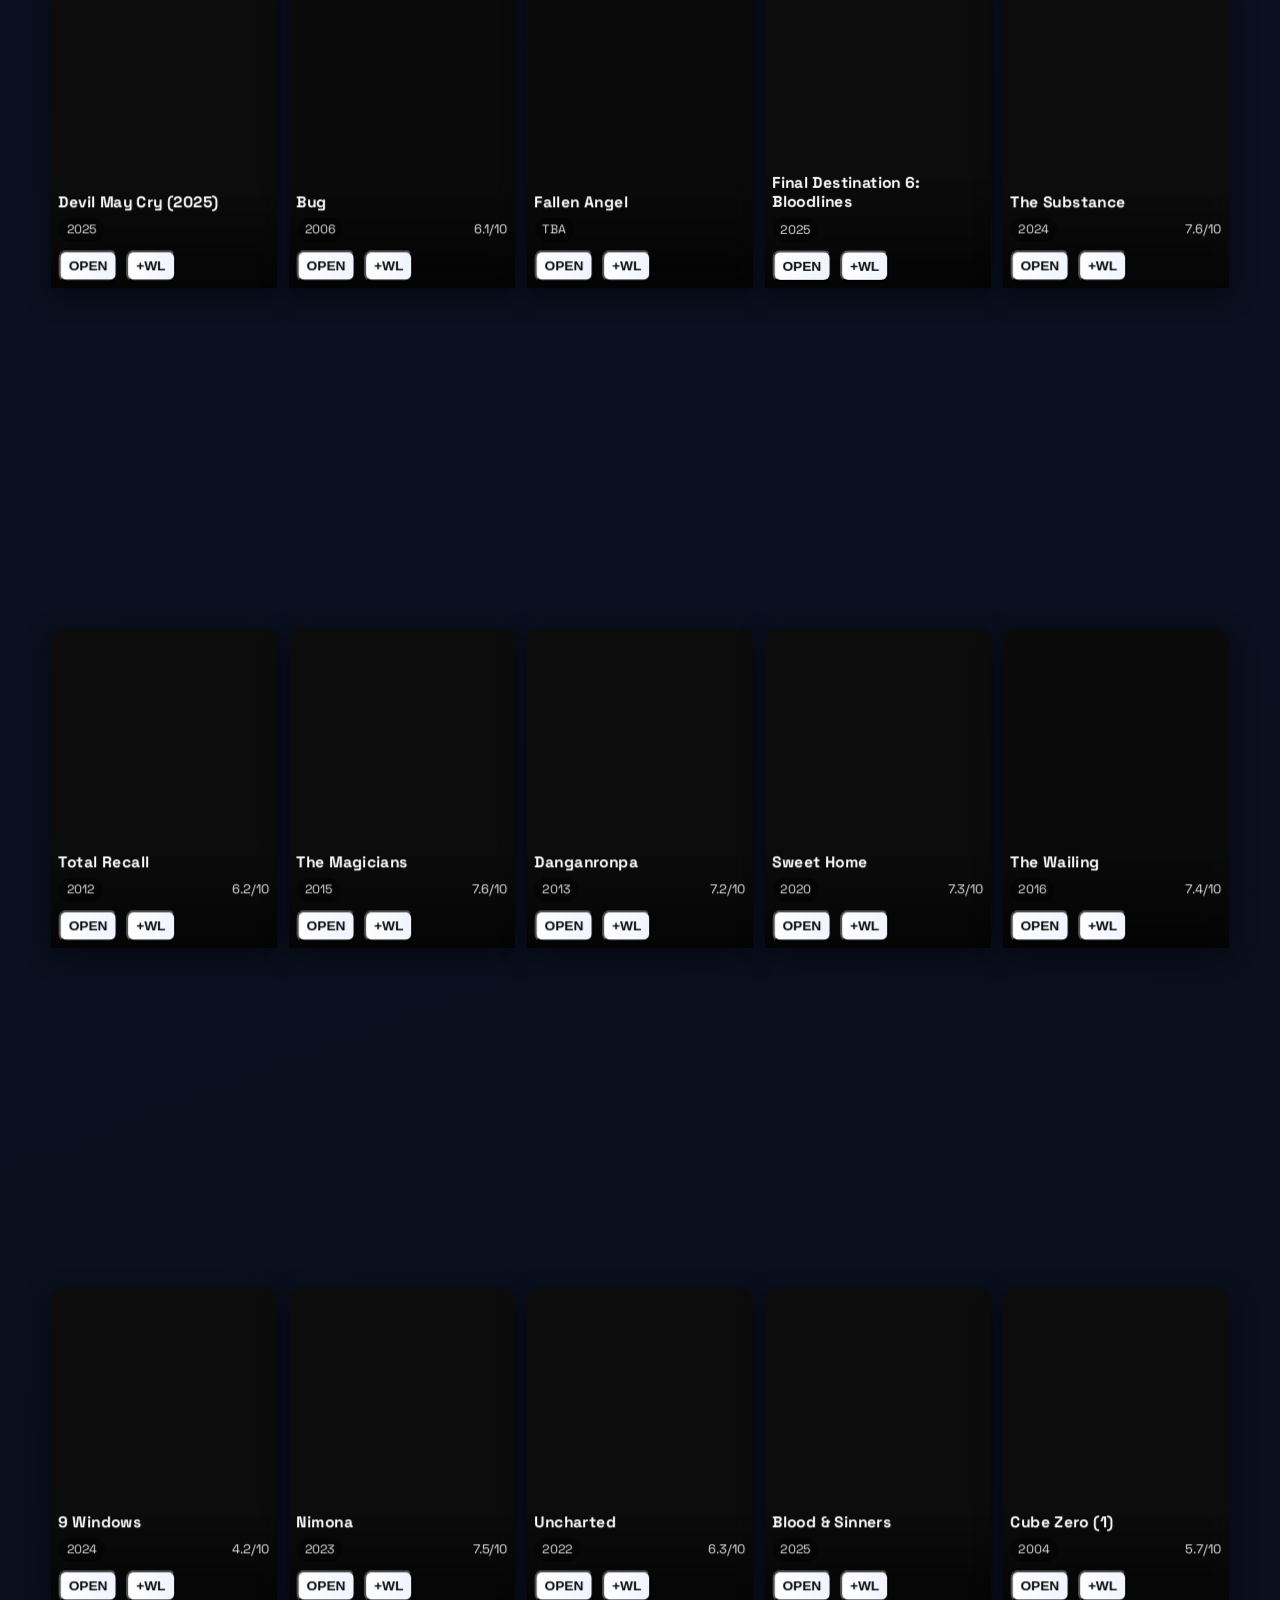
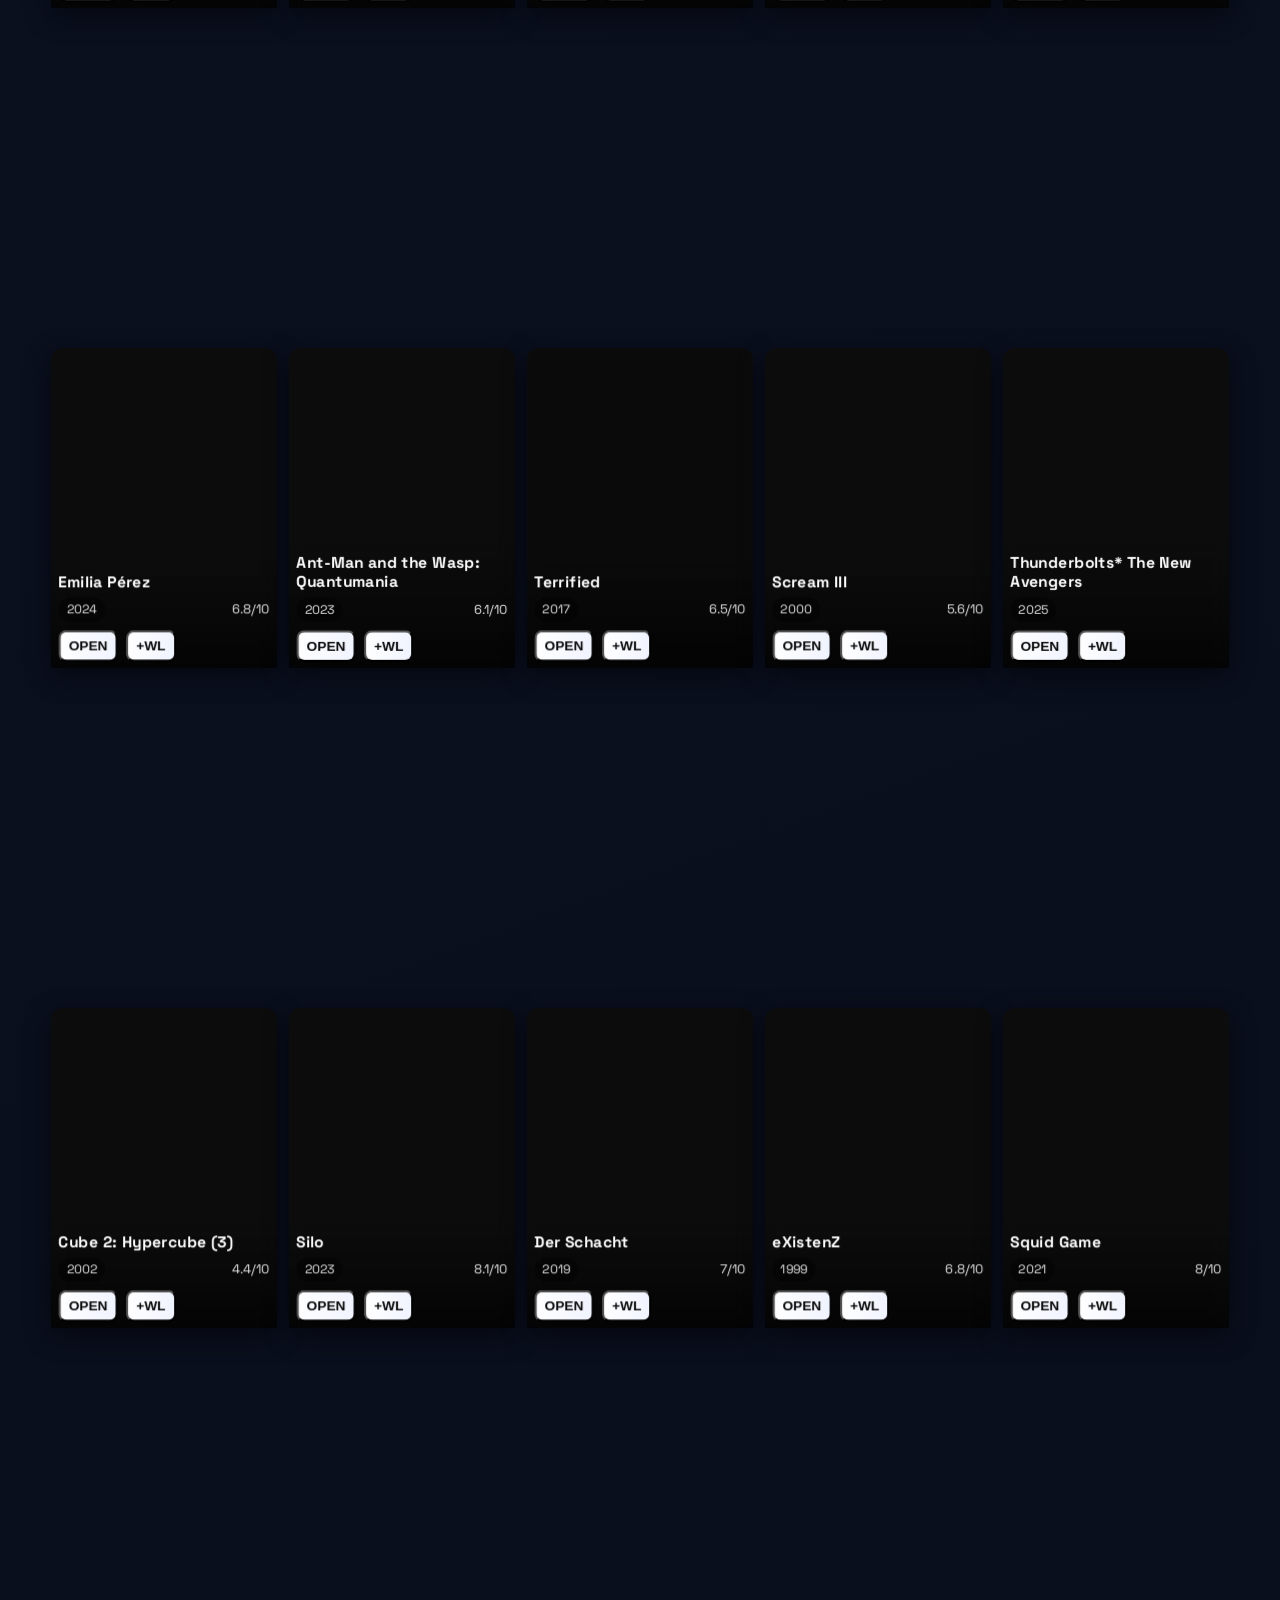
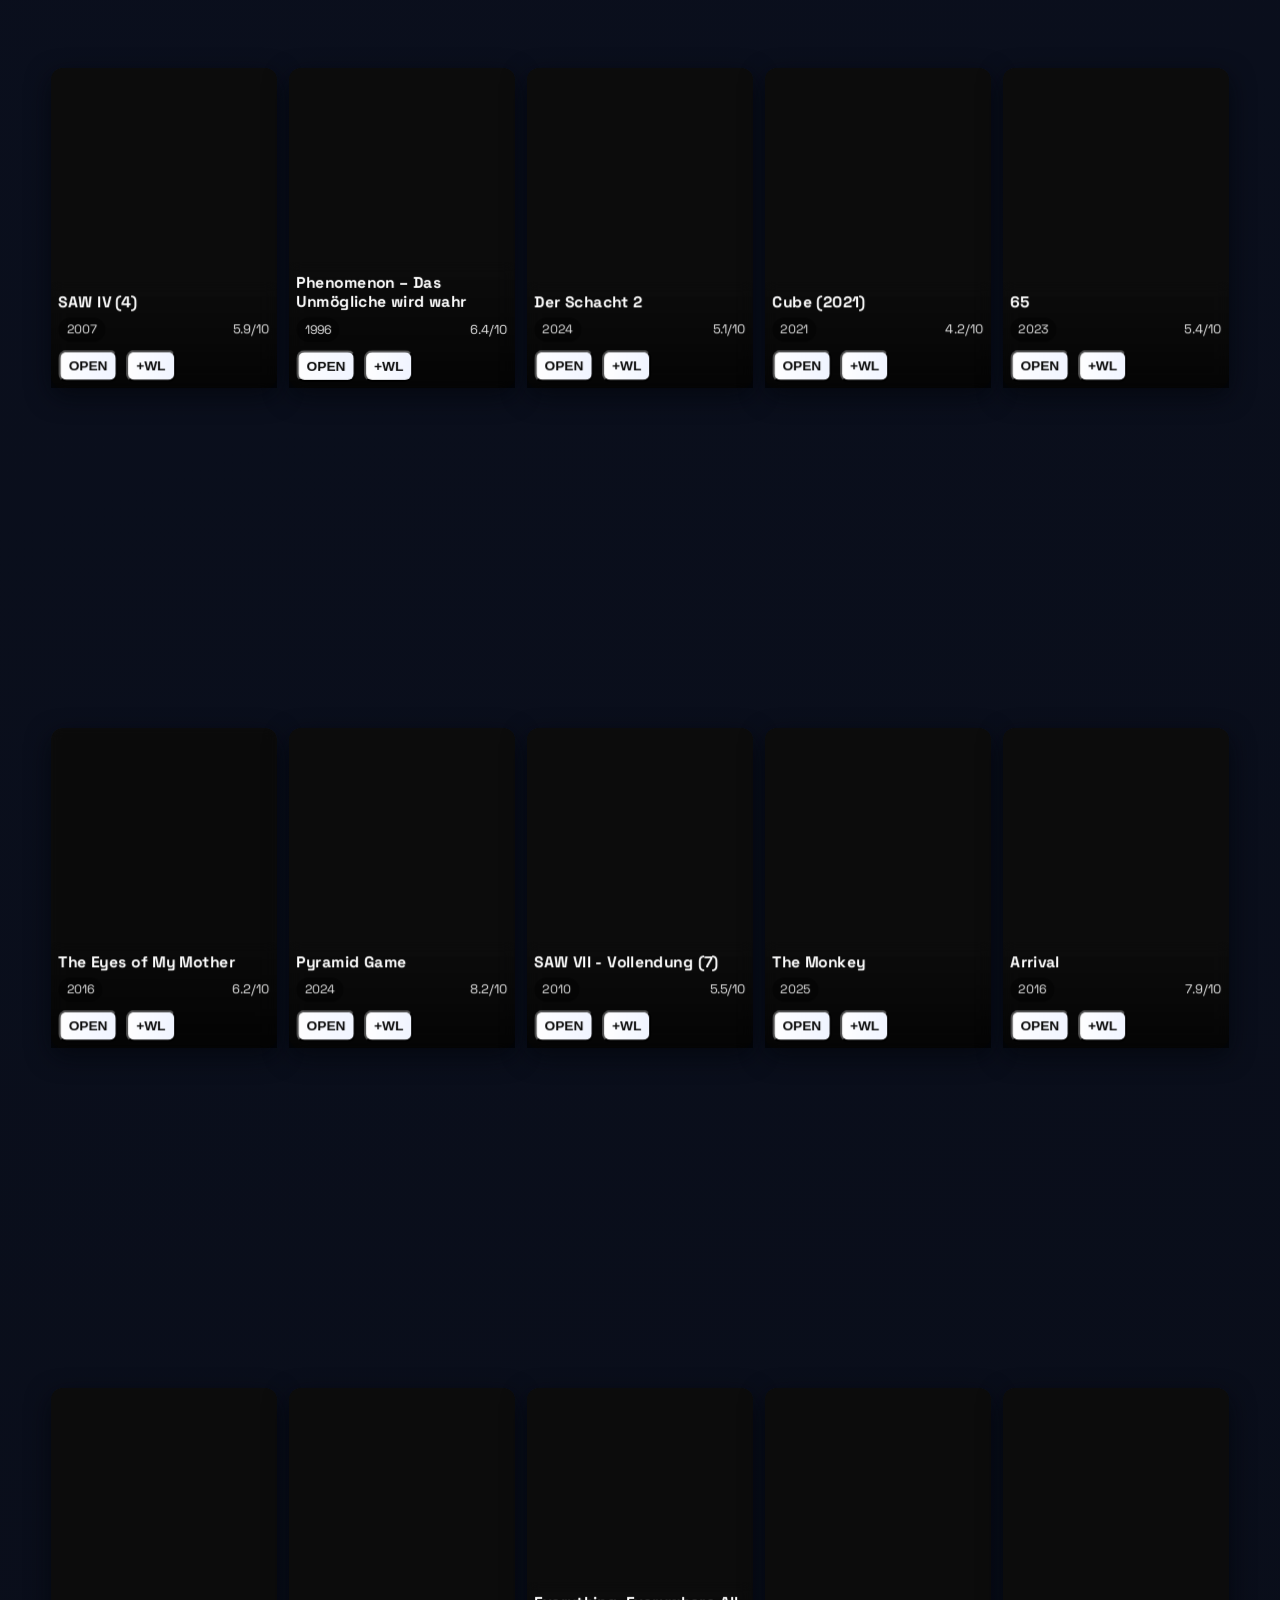
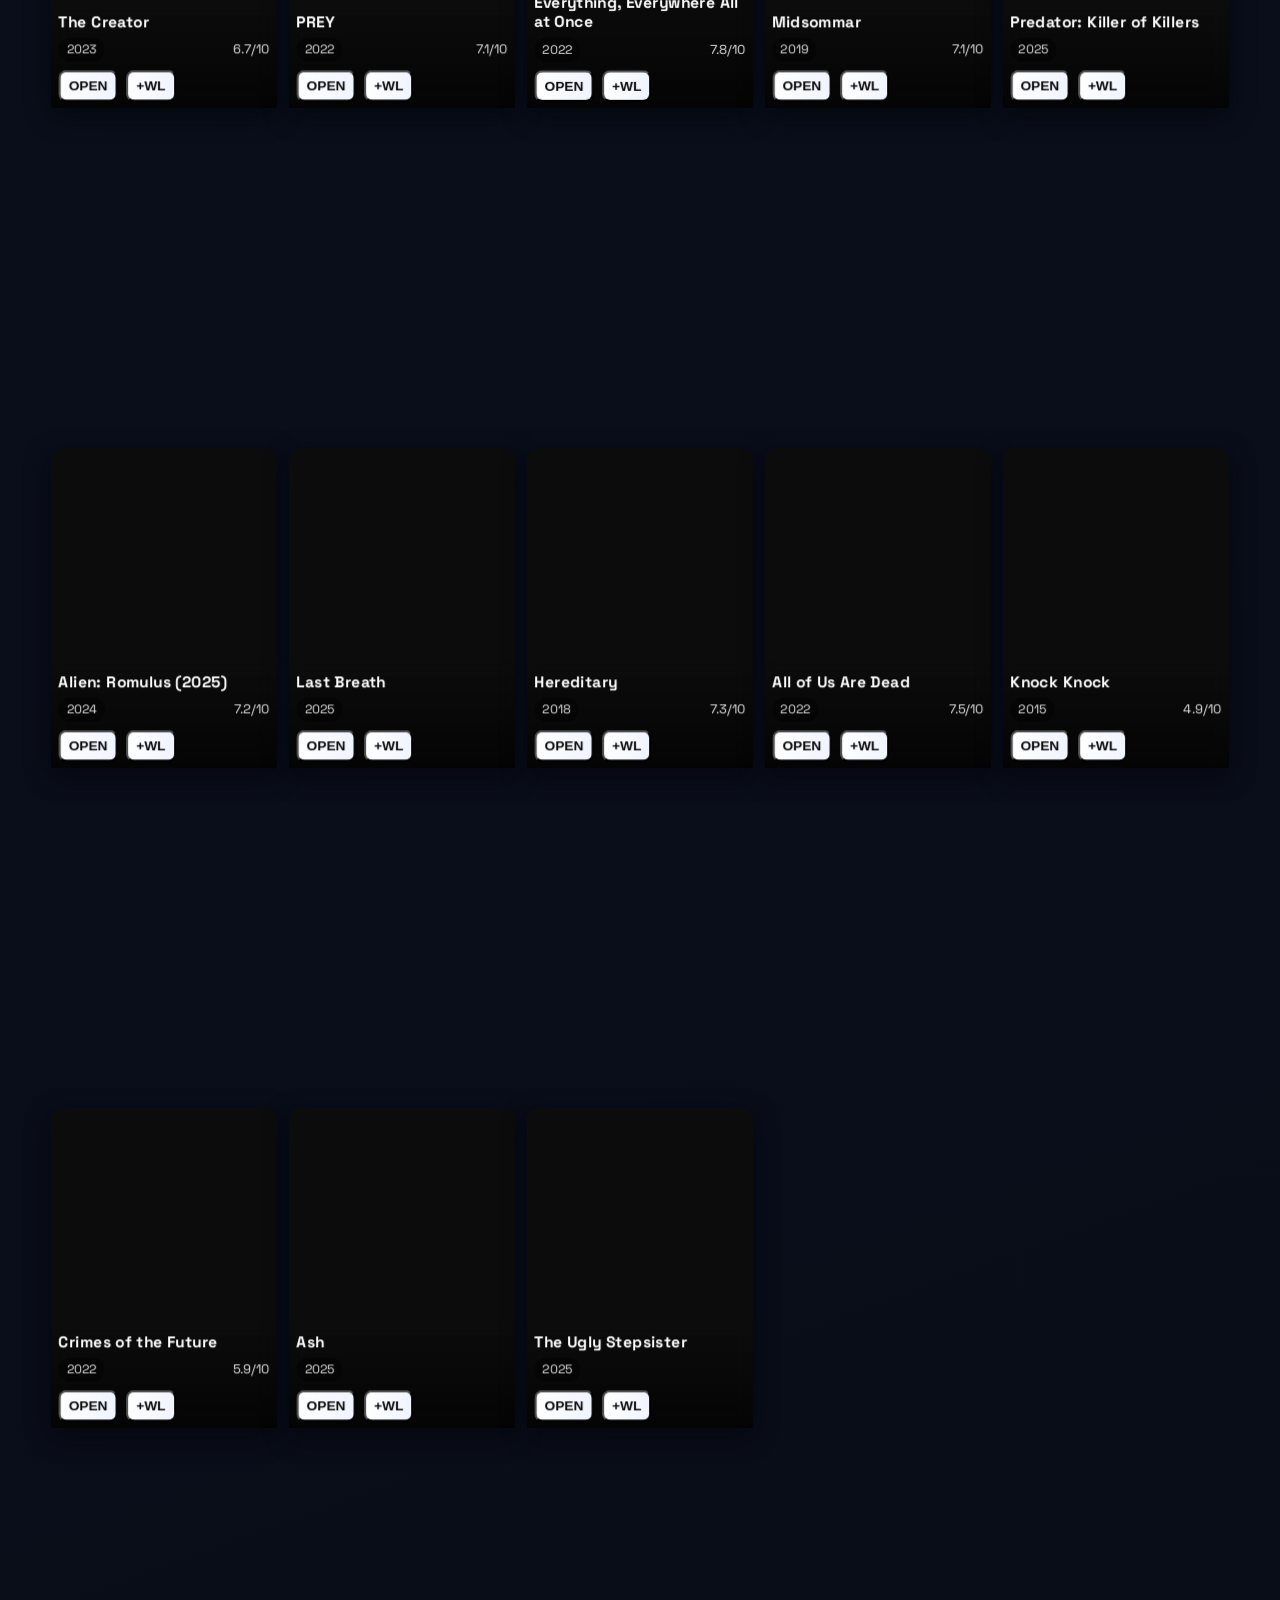
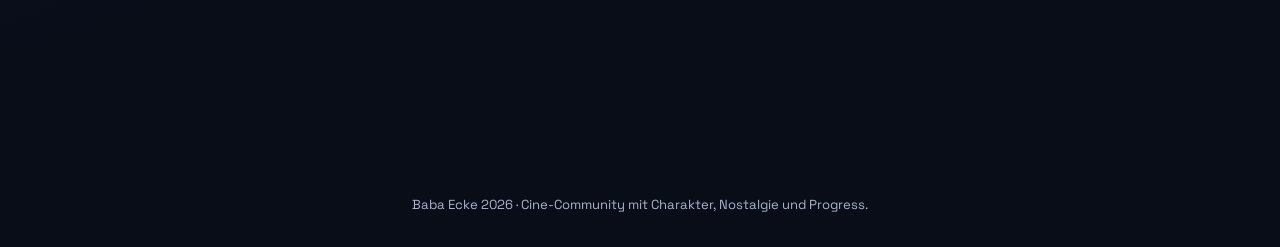
==== commit de953d8e: "fix(layout): reduce gaps, clamp masonry spans, smaller default spans for placeholders" ====
--- a/index.html
+++ b/index.html
@@ -33,7 +33,7 @@
     .cover-toggle { margin-left: 12px; padding:6px 10px; border-radius:8px; background:rgba(255,255,255,0.04); color:#fff; border:1px solid rgba(255,255,255,0.06); cursor:pointer }
     .cover-toggle.active { background:linear-gradient(90deg,var(--cover-accent-1),var(--cover-accent-2)); color:#0b0b0b; border-color:transparent }
     .catalog-cover-host { margin-top:18px; }
-    .cover-grid { display:grid; grid-template-columns: repeat(auto-fill, minmax(160px, 1fr)); gap:14px; align-items:start; grid-auto-rows:4px; grid-auto-flow:dense }
+    .cover-grid { display:grid; grid-template-columns: repeat(auto-fill, minmax(160px, 1fr)); gap:12px; align-items:start; grid-auto-rows:10px; grid-auto-flow:dense }
     .cover-card { position:relative; perspective:1200px; border-radius:12px; overflow:hidden; background:var(--cover-card-bg); box-shadow: 0 8px 24px var(--cover-shadow); transform-style:preserve-3d; transition:transform .22s ease, box-shadow .22s ease; grid-row:span var(--span,40) }
     .cover-media { position:absolute; inset:0; background-size:cover; background-position:center; filter:contrast(.95) saturate(1.05); transform-origin:center; transition:transform .35s cubic-bezier(.2,.8,.25,1); background-color:var(--cover-card-bg) }
     .cover-media.lazy { background-image: none; filter: blur(6px) saturate(.8) brightness(.8); }
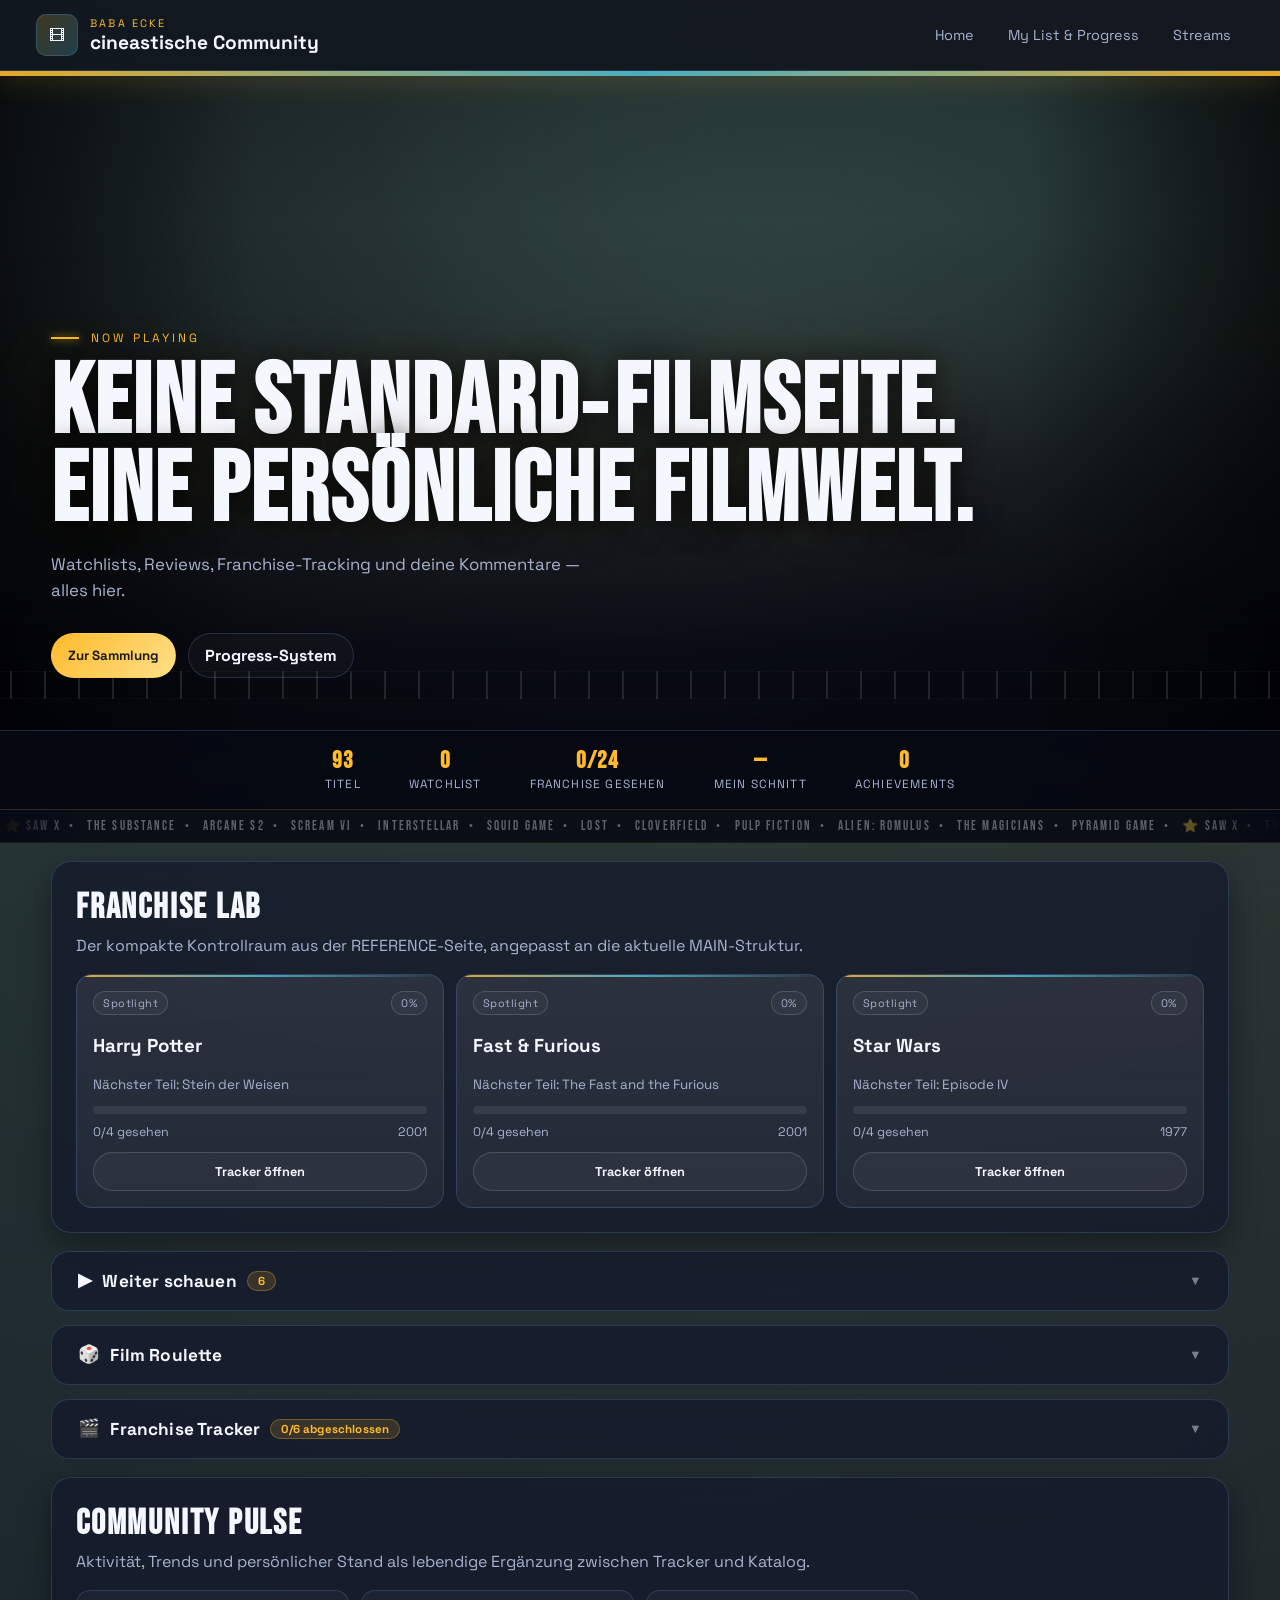
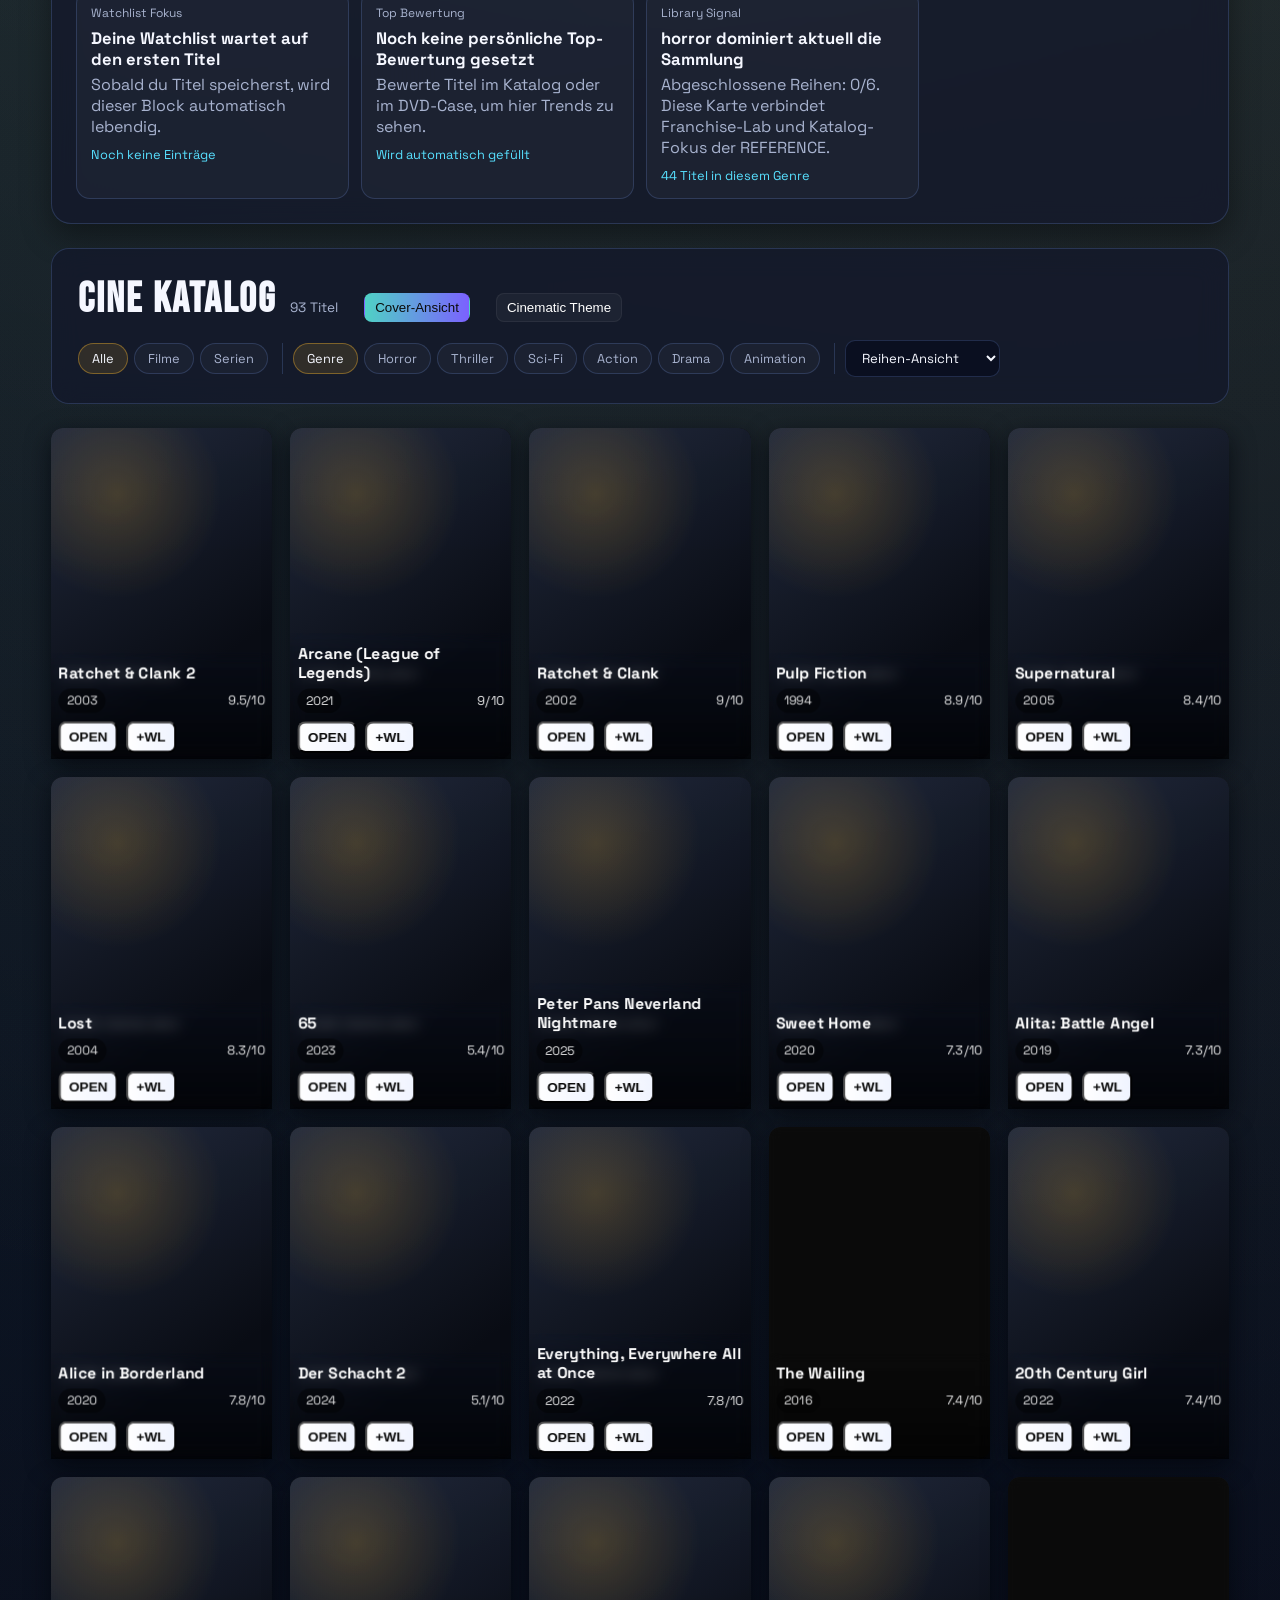
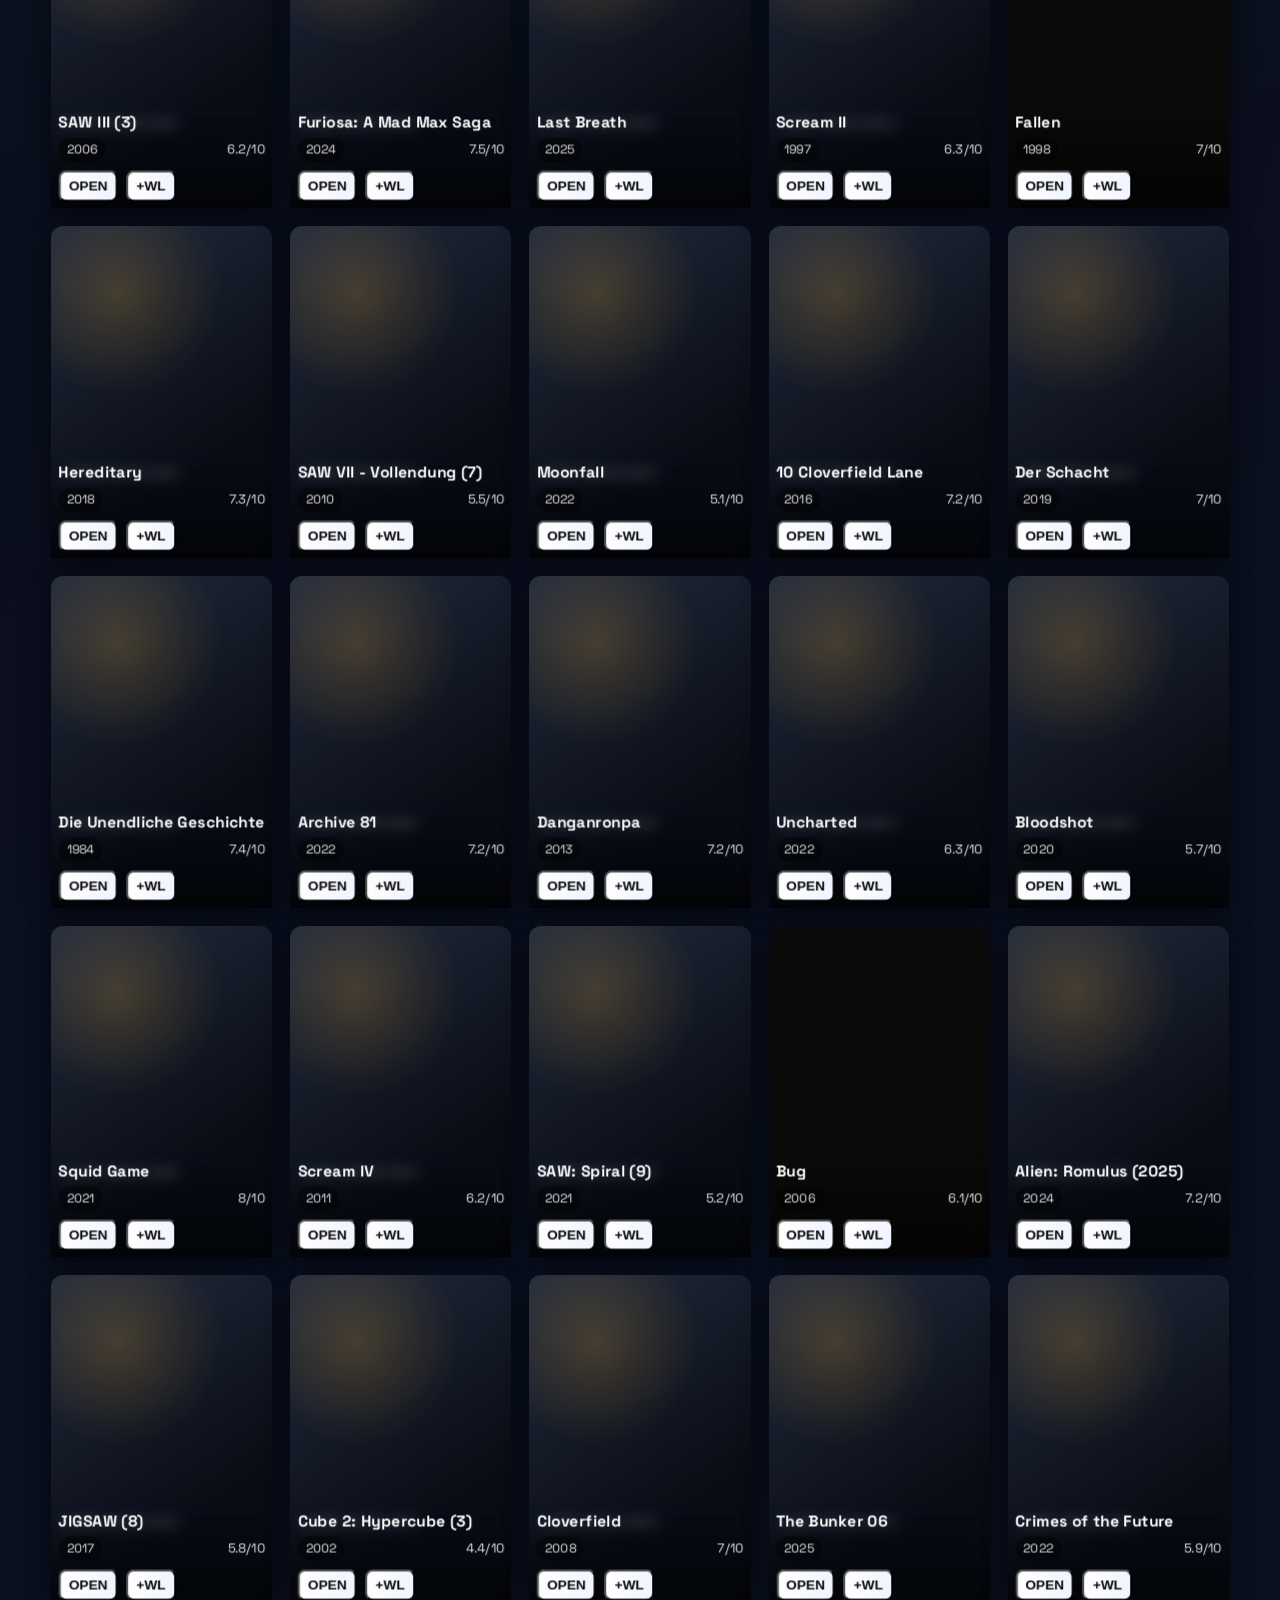
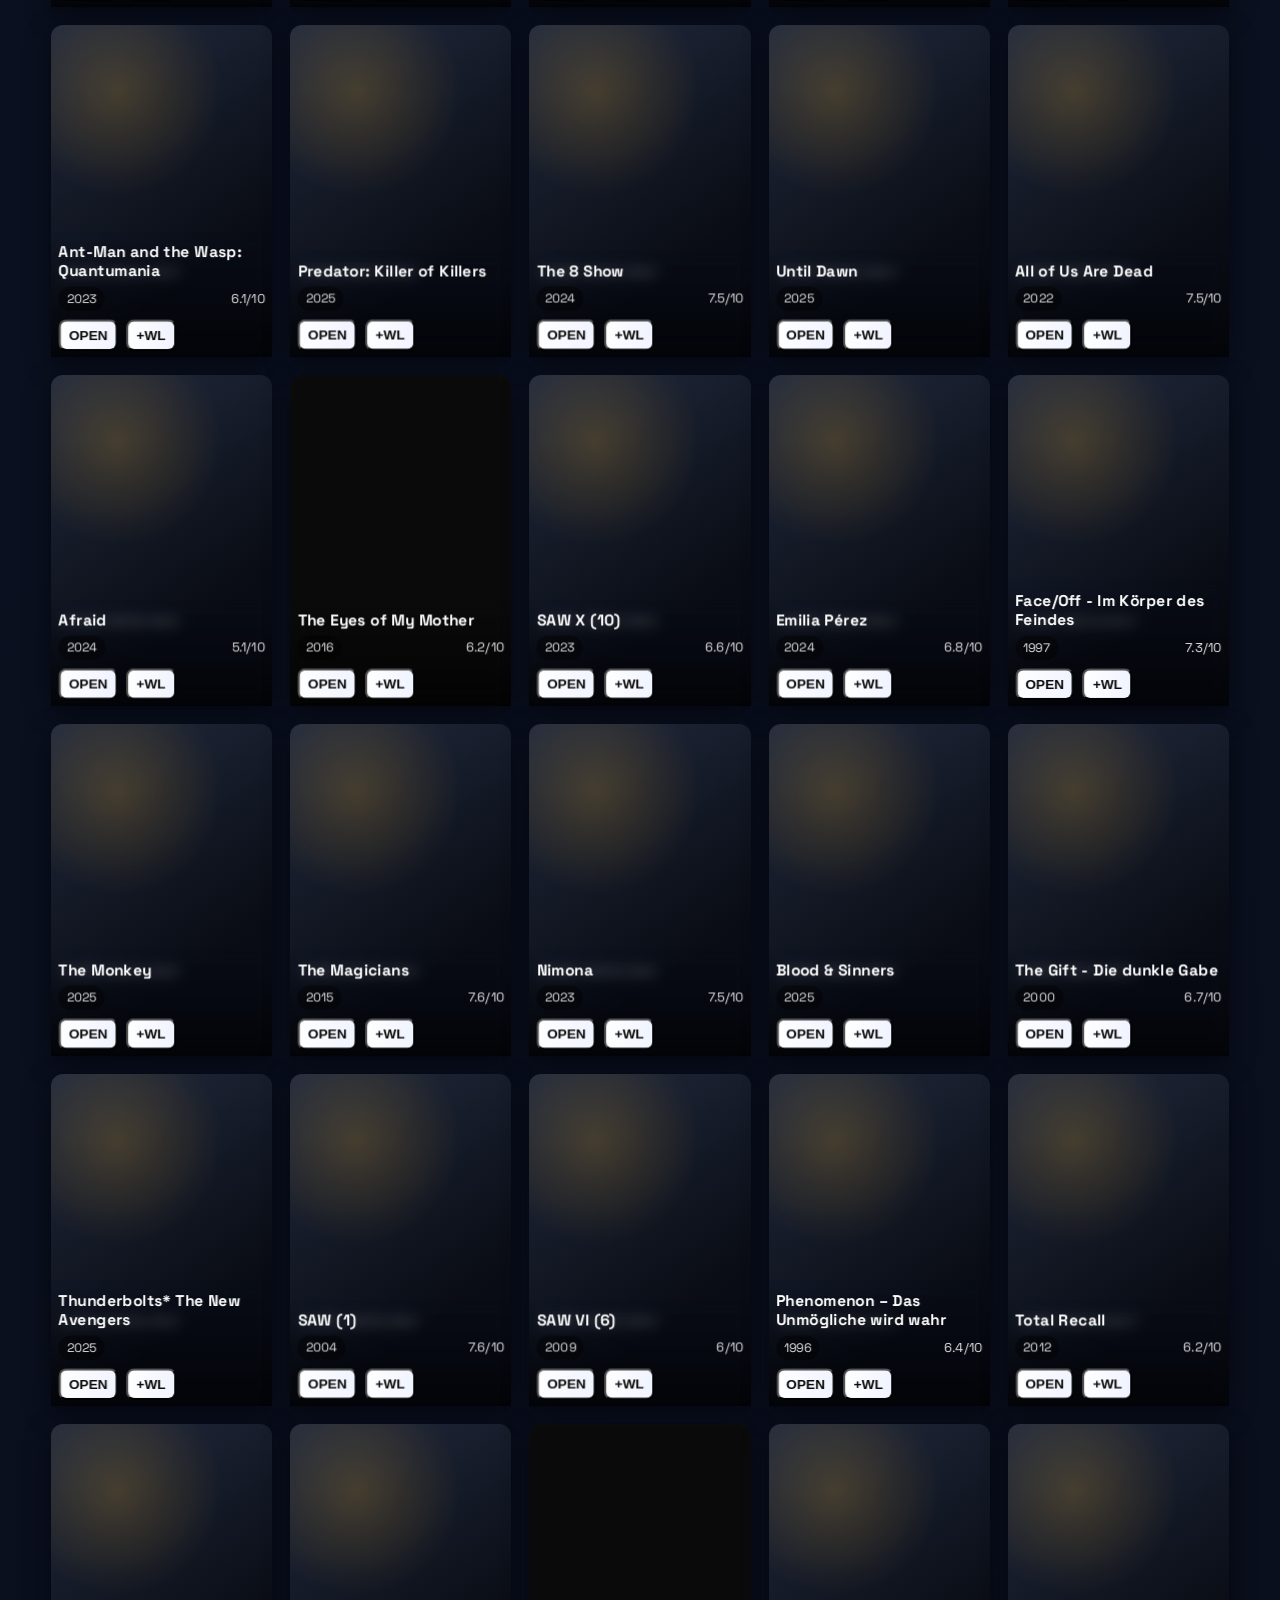
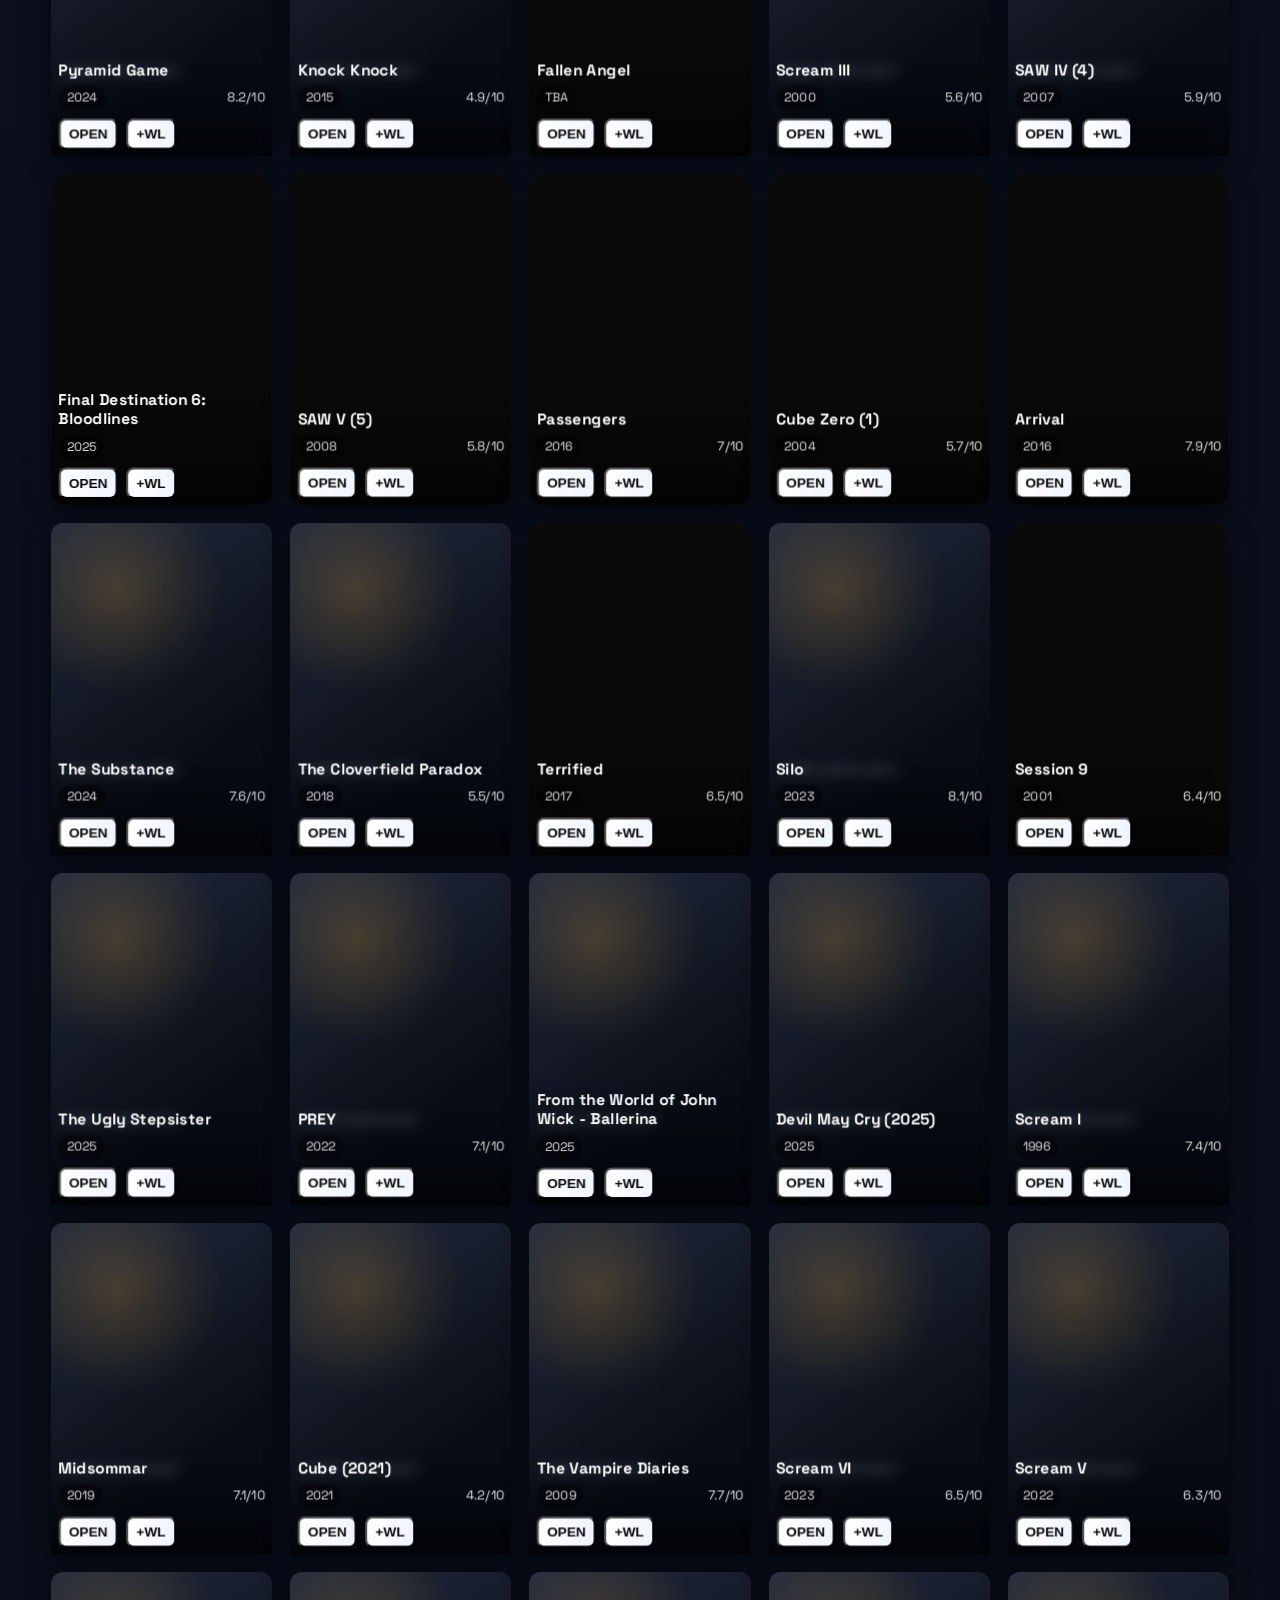
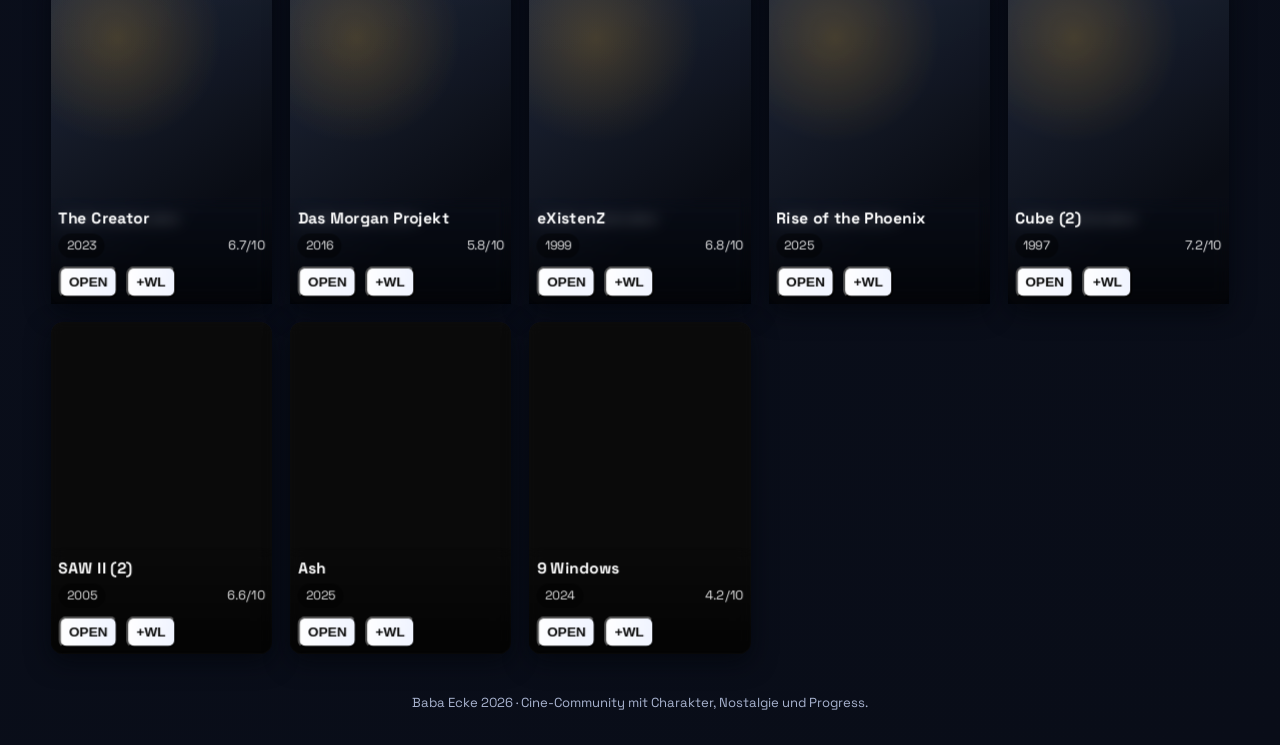
==== commit dbdfdc79: "Fix live catalog layout and routing" ====
--- a/index.html
+++ b/index.html
@@ -1,270 +1,273 @@
-﻿<!DOCTYPE html>
-<html lang="de">
-<head>
-    <meta charset="UTF-8">
-    <meta name="viewport" content="width=device-width, initial-scale=1.0">
-    <title>Baba Ecke | Cine Community</title>
-    <meta name="description" content="Baba Ecke — Deine cineastische Community: Watchlists, Reviews, Franchise-Tracker und persönliche Filmwelten.">
-    <meta name="theme-color" content="#0b0b0b">
-    <link rel="canonical" href="index.html">
-    <link rel="icon" type="image/png" href="c/favicon.png">
-    <meta property="og:title" content="Baba Ecke | Cine Community">
-    <meta property="og:description" content="Deine cineastische Community: Watchlists, Reviews und Franchise-Tracking.">
-    <meta property="og:type" content="website">
-    <meta property="og:url" content="index.html">
-    <link rel="preconnect" href="https://fonts.googleapis.com">
-    <link rel="preconnect" href="https://fonts.gstatic.com" crossorigin>
-    <link href="https://fonts.googleapis.com/css2?family=Bebas+Neue&family=Space+Grotesk:wght@400;500;700&display=swap" rel="stylesheet">
-    <link rel="stylesheet" href="styles.css">
-    <style>
-    :root{
-        --cover-accent-1: #4fd1c5;
-        --cover-accent-2: #7b61ff;
-        --cover-cta-bg1: #ffffff;
-        --cover-cta-bg2: #f0f4ff;
-        --cover-card-bg: #0b0b0b;
-        --cover-shadow: rgba(3,6,12,0.7);
-    }
-    [data-theme="cinematic"]{
-        --cover-accent-1: #ff6b6b;
-        --cover-accent-2: #ff9a6b;
-    }
-    /* Cover-View: modern, layered, interactive */
-    .cover-toggle { margin-left: 12px; padding:6px 10px; border-radius:8px; background:rgba(255,255,255,0.04); color:#fff; border:1px solid rgba(255,255,255,0.06); cursor:pointer }
-    .cover-toggle.active { background:linear-gradient(90deg,var(--cover-accent-1),var(--cover-accent-2)); color:#0b0b0b; border-color:transparent }
-    .catalog-cover-host { margin-top:18px; }
-    .cover-grid { display:grid; grid-template-columns: repeat(auto-fill, minmax(160px, 1fr)); gap:12px; align-items:start; grid-auto-rows:10px; grid-auto-flow:dense }
-    .cover-card { position:relative; perspective:1200px; border-radius:12px; overflow:hidden; background:var(--cover-card-bg); box-shadow: 0 8px 24px var(--cover-shadow); transform-style:preserve-3d; transition:transform .22s ease, box-shadow .22s ease; grid-row:span var(--span,40) }
-    .cover-media { position:absolute; inset:0; background-size:cover; background-position:center; filter:contrast(.95) saturate(1.05); transform-origin:center; transition:transform .35s cubic-bezier(.2,.8,.25,1); background-color:var(--cover-card-bg) }
-    .cover-media.lazy { background-image: none; filter: blur(6px) saturate(.8) brightness(.8); }
-    .cover-media.loaded { filter: none; transition:filter .4s ease, transform .35s cubic-bezier(.2,.8,.25,1) }
-    .cover-gloss { position:absolute; inset:0; pointer-events:none; background:linear-gradient(180deg, rgba(255,255,255,0.06), rgba(255,255,255,0)); mix-blend-mode:overlay }
-    .cover-info { position:absolute; left:0; right:0; bottom:0; padding:10px; color:#fff; backdrop-filter: blur(6px) saturate(1.2); background:linear-gradient(180deg, rgba(0,0,0,0), rgba(0,0,0,0.6)); transform:translateZ(30px); }
-    .cover-title { font-weight:700; font-size:0.95rem; letter-spacing:0.2px }
-    .cover-meta { font-size:0.78rem; opacity:0.9; margin-top:6px; display:flex; justify-content:space-between; align-items:center }
-    .cover-badge { background:rgba(0,0,0,0.45); padding:4px 8px; border-radius:999px; font-size:0.75rem }
-    .cover-card:focus-within, .cover-card:hover { transform:translateY(-6px) rotateX(4deg); box-shadow:0 18px 48px rgba(2,6,20,0.85) }
-    .cover-card:focus-within .cover-media, .cover-card:hover .cover-media { transform:scale(1.04) translateZ(20px) }
-    .cover-actions { margin-top:8px; display:flex; gap:8px }
-    .cover-cta { background:linear-gradient(90deg,var(--cover-cta-bg1),var(--cover-cta-bg2)); color:#0b0b0b; border-radius:8px; padding:6px 8px; font-weight:700; cursor:pointer }
-    @media (min-width:1100px) { .cover-grid { grid-template-columns: repeat(auto-fill, minmax(200px, 1fr)); } .cover-card{height:320px} }
-    .hidden { display:none !important }
-    </style>
-</head>
-<body>
-    <div id="introCurtain" class="intro-curtain" aria-hidden="true">
-        <div class="intro-reel">Loading Projection</div>
-    </div>
-    <noscript>
-        <div class="no-js-warning" role="alert">Diese Seite funktioniert besser mit aktiviertem JavaScript. Bitte aktivieren Sie JavaScript in Ihrem Browser.</div>
-    </noscript>
-    <div class="noise-layer" aria-hidden="true"></div>
-    <div class="scanline-layer" aria-hidden="true"></div>
-
-    <header class="topbar">
-        <div class="brand-wrap">
-            <span class="brand-icon">&#127902;</span>
-            <div>
-                <p class="brand-kicker">BABA ECKE</p>
-                <h1 class="brand-title">cineastische Community</h1>
-            </div>
-        </div>
-        <nav class="topnav">
-            <a href="index.html">Home</a>
-            <a href="mylist.html">My List &amp; Progress</a>
-            <a href="stream.html">Streams</a>
-        </nav>
-    </header>
-
-    <!-- CINEMATIC HERO -->
-    <section class="cine-hero" id="cineHero">
-        <div class="hero-layer-bg" id="heroLayerBg"></div>
-        <div class="hero-layer-mid" id="heroLayerMid"></div>
-        <div class="hero-fog"></div>
-        <div class="hero-filmstrip" aria-hidden="true"></div>
-        <div class="hero-vignette"></div>
-        <div class="hero-content">
-            <p class="hero-eyebrow">NOW PLAYING</p>
-            <h2 class="hero-headline">Keine Standard&#8209;Filmseite.<br>Eine persönliche Filmwelt.</h2>
-            <p class="hero-sub">Watchlists, Reviews, Franchise&#8209;Tracking und deine Kommentare — alles hier.</p>
-            <div class="hero-actions">
-                <button class="btn btn-primary" id="scrollToCatalog" type="button" aria-controls="catalogSection">Zur Sammlung</button>
-                <a class="btn btn-ghost" href="mylist.html">Progress&#8209;System</a>
-            </div>
-        </div>
-        <div class="hero-stats-bar" id="quickStats" role="status" aria-live="polite"></div>
-    </section>
-
-    <main>
-
-        <!-- CINEMA TICKER — scrolling film titles -->
-        <div class="cine-ticker" aria-hidden="true">
-            <div class="cine-ticker-track" id="cineTicker">
-                <span>&#11088; SAW X &nbsp;&bull;&nbsp;</span>
-                <span>THE SUBSTANCE &nbsp;&bull;&nbsp;</span>
-                <span>ARCANE S2 &nbsp;&bull;&nbsp;</span>
-                <span>SCREAM VI &nbsp;&bull;&nbsp;</span>
-                <span>INTERSTELLAR &nbsp;&bull;&nbsp;</span>
-                <span>SQUID GAME &nbsp;&bull;&nbsp;</span>
-                <span>LOST &nbsp;&bull;&nbsp;</span>
-                <span>CLOVERFIELD &nbsp;&bull;&nbsp;</span>
-                <span>PULP FICTION &nbsp;&bull;&nbsp;</span>
-                <span>ALIEN: ROMULUS &nbsp;&bull;&nbsp;</span>
-                <span>THE MAGICIANS &nbsp;&bull;&nbsp;</span>
-                <span>PYRAMID GAME &nbsp;&bull;&nbsp;</span>
-                <span>&#11088; SAW X &nbsp;&bull;&nbsp;</span>
-                <span>THE SUBSTANCE &nbsp;&bull;&nbsp;</span>
-                <span>ARCANE S2 &nbsp;&bull;&nbsp;</span>
-                <span>SCREAM VI &nbsp;&bull;&nbsp;</span>
-                <span>INTERSTELLAR &nbsp;&bull;&nbsp;</span>
-                <span>SQUID GAME &nbsp;&bull;&nbsp;</span>
-                <span>LOST &nbsp;&bull;&nbsp;</span>
-                <span>CLOVERFIELD &nbsp;&bull;&nbsp;</span>
-            </div>
-        </div>
-
-        <section class="section-block franchise-lab-panel" id="franchise-lab">
-            <div class="section-head">
-                <h2>Franchise Lab</h2>
-                <p>Der kompakte Kontrollraum aus der REFERENCE-Seite, angepasst an die aktuelle MAIN-Struktur.</p>
-            </div>
-            <div class="franchise-lab-grid" id="franchiseLabGrid"></div>
-        </section>
-
-        <!-- WEITER SCHAUEN — Accordion -->
-        <section class="accordion-section" id="continueSection">
-            <button id="continueToggle" class="section-toggle-btn" type="button" data-target="continuePanel" aria-controls="continuePanel" aria-expanded="false">
-                <span class="toggle-label">
-                    <span class="toggle-icon-glyph">&#9654;</span>
-                    <span>Weiter schauen</span>
-                    <span class="toggle-badge" id="continueCount"></span>
-                </span>
-                <span class="toggle-chevron">&#9660;</span>
-            </button>
-            <div class="section-drawer" id="continuePanel" role="region" aria-labelledby="continueToggle" aria-hidden="true">
-                <div class="drawer-inner">
-                    <div class="continue-grid" id="continueWatching"></div>
-                </div>
-            </div>
-        </section>
-
-        <!-- FILM ROULETTE — Accordion -->
-        <section class="accordion-section" id="rouletteSection">
-            <button id="rouletteToggle" class="section-toggle-btn" type="button" data-target="roulettePanel" aria-controls="roulettePanel" aria-expanded="false">
-                <span class="toggle-label">
-                    <span class="toggle-icon-glyph">&#127922;</span>
-                    <span>Film Roulette</span>
-                </span>
-                <span class="toggle-chevron">&#9660;</span>
-            </button>
-            <div class="section-drawer" id="roulettePanel" role="region" aria-labelledby="rouletteToggle" aria-hidden="true">
-                <div class="drawer-inner">
-                    <p class="drawer-lead">Filter setzen und zufälligen Film oder Serie ziehen.</p>
-                    <div class="roulette-controls">
-                        <select id="typeFilter" aria-label="Typ-Filter">
-                            <option value="all">Alles</option>
-                            <option value="movie">Nur Filme</option>
-                            <option value="series">Nur Serien</option>
-                        </select>
-                        <select id="genreFilter" aria-label="Genre-Filter">
-                            <option value="all">Alle Genres</option>
-                            <option value="horror">Horror</option>
-                            <option value="thriller">Thriller</option>
-                            <option value="action">Action</option>
-                            <option value="drama">Drama</option>
-                            <option value="sci-fi">Sci-Fi</option>
-                            <option value="animation">Animation</option>
-                            <option value="fantasy">Fantasy</option>
-                            <option value="crime">Crime</option>
-                        </select>
-                        <select id="watchlistFilter" aria-label="Watchlist-Filter">
-                            <option value="all">Watchlist + Katalog</option>
-                            <option value="watchlist">Nur Watchlist</option>
-                            <option value="not-watchlist">Nicht in Watchlist</option>
-                        </select>
-                        <button class="btn btn-primary" id="randomFilmBtn" type="button">Spin &#127922;</button>
-                    </div>
-                    <div class="roulette-result" id="randomFilmResult">
-                        <p class="result-placeholder">Warte auf den ersten Spin…</p>
-                    </div>
-                </div>
-            </div>
-        </section>
-
-        <!-- FRANCHISE TRACKER — Accordion -->
-        <section class="accordion-section" id="franchiseSection">
-            <button id="franchiseToggle" class="section-toggle-btn" type="button" data-target="franchisePanel" aria-controls="franchisePanel" aria-expanded="false">
-                <span class="toggle-label">
-                    <span class="toggle-icon-glyph">&#127916;</span>
-                    <span>Franchise Tracker</span>
-                    <span class="toggle-badge" id="franchiseBadge"></span>
-                </span>
-                <span class="toggle-chevron">&#9660;</span>
-            </button>
-            <div class="section-drawer" id="franchisePanel" role="region" aria-labelledby="franchiseToggle" aria-hidden="true">
-                <div class="drawer-inner">
-                    <div class="franchise-grid" id="franchiseGrid"></div>
-                </div>
-            </div>
-        </section>
-
-        <section class="section-block community-pulse-panel" id="community-pulse">
-            <div class="section-head">
-                <h2>Community Pulse</h2>
-                <p>Aktivität, Trends und persönlicher Stand als lebendige Ergänzung zwischen Tracker und Katalog.</p>
-            </div>
-            <div class="community-grid" id="communityPulseGrid"></div>
-        </section>
-
-        <!-- CINE KATALOG — Shelf View -->
-        <section class="catalog-section" id="catalogSection">
-            <div class="catalog-header">
-                <div class="catalog-title-row">
-                    <h2 class="catalog-title">Cine Katalog</h2>
-                    <span class="catalog-count" id="catalogCount"></span>
-                    <button id="coverToggleBtn" class="cover-toggle active" type="button" aria-pressed="true">Cover‑Ansicht</button>
-                    <button id="themeToggleBtn" class="cover-toggle" type="button" aria-pressed="false">Cinematic Theme</button>
-                </div>
-                <div class="catalog-filter-bar">
-                    <div class="filter-group">
-                        <button class="filter-chip active" type="button" data-filter-type="all">Alle</button>
-                        <button class="filter-chip" type="button" data-filter-type="movie">Filme</button>
-                        <button class="filter-chip" type="button" data-filter-type="series">Serien</button>
-                    </div>
-                    <div class="filter-group">
-                        <button class="filter-chip active" type="button" data-filter-genre="all">Genre</button>
-                        <button class="filter-chip" type="button" data-filter-genre="horror">Horror</button>
-                        <button class="filter-chip" type="button" data-filter-genre="thriller">Thriller</button>
-                        <button class="filter-chip" type="button" data-filter-genre="sci-fi">Sci-Fi</button>
-                        <button class="filter-chip" type="button" data-filter-genre="action">Action</button>
-                        <button class="filter-chip" type="button" data-filter-genre="drama">Drama</button>
-                        <button class="filter-chip" type="button" data-filter-genre="animation">Animation</button>
-                    </div>
-                    <div class="filter-group">
-                        <select class="catalog-sort-select" id="catalogSort">
-                            <option value="default">Reihen-Ansicht</option>
-                            <option value="rating-desc">Bewertung &#8595;</option>
-                            <option value="rating-asc">Bewertung &#8593;</option>
-                            <option value="year-desc">Neu &#8594; Alt</option>
-                            <option value="year-asc">Alt &#8594; Neu</option>
-                            <option value="watchlist">Meine Watchlist</option>
-                            <option value="rated">Von mir bewertet</option>
-                        </select>
-                    </div>
-                </div>
-            </div>
-            <div id="catalogCover" class="catalog-cover-host">
-                <div id="catalogCoverGrid" class="cover-grid"></div>
-            </div>
-            <div id="catalogShelf" class="catalog-shelf-host hidden"></div>
-        </section>
-
-    </main>
-
-    <footer class="site-footer">
-        <p>Baba Ecke 2026 &middot; Cine-Community mit Charakter, Nostalgie und Progress.</p>
-    </footer>
-
-    <script src="script.js" defer></script>
-</body>
-</html>
+﻿<!DOCTYPE html>
+<html lang="de">
+<head>
+    <meta charset="UTF-8">
+    <meta name="viewport" content="width=device-width, initial-scale=1.0">
+    <title>Baba Ecke | Cine Community</title>
+    <meta name="description" content="Baba Ecke — Deine cineastische Community: Watchlists, Reviews, Franchise-Tracker und persönliche Filmwelten.">
+    <meta name="theme-color" content="#0b0b0b">
+    <link rel="canonical" href="index.html">
+    <link rel="icon" type="image/png" href="c/favicon.png">
+    <meta property="og:title" content="Baba Ecke | Cine Community">
+    <meta property="og:description" content="Deine cineastische Community: Watchlists, Reviews und Franchise-Tracking.">
+    <meta property="og:type" content="website">
+    <meta property="og:url" content="index.html">
+    <link rel="preconnect" href="https://fonts.googleapis.com">
+    <link rel="preconnect" href="https://fonts.gstatic.com" crossorigin>
+    <link href="https://fonts.googleapis.com/css2?family=Bebas+Neue&family=Space+Grotesk:wght@400;500;700&display=swap" rel="stylesheet">
+    <link rel="stylesheet" href="styles.css">
+    <style>
+    :root{
+        --cover-accent-1: #4fd1c5;
+        --cover-accent-2: #7b61ff;
+        --cover-cta-bg1: #ffffff;
+        --cover-cta-bg2: #f0f4ff;
+        --cover-card-bg: #0b0b0b;
+        --cover-shadow: rgba(3,6,12,0.7);
+    }
+    [data-theme="cinematic"]{
+        --cover-accent-1: #ff6b6b;
+        --cover-accent-2: #ff9a6b;
+    }
+    /* Cover-View: modern, layered, interactive */
+    .cover-toggle { margin-left: 12px; padding:6px 10px; border-radius:8px; background:rgba(255,255,255,0.04); color:#fff; border:1px solid rgba(255,255,255,0.06); cursor:pointer }
+    .cover-toggle.active { background:linear-gradient(90deg,var(--cover-accent-1),var(--cover-accent-2)); color:#0b0b0b; border-color:transparent }
+    .catalog-cover-host { margin-top:18px; }
+    .cover-grid { display:grid; grid-template-columns: repeat(auto-fill, minmax(178px, 1fr)); gap:18px; align-items:stretch; }
+    .cover-card { position:relative; aspect-ratio:2 / 3; min-width:0; perspective:1200px; border-radius:12px; overflow:hidden; background:var(--cover-card-bg); box-shadow: 0 8px 24px var(--cover-shadow); transform-style:preserve-3d; transition:transform .22s ease, box-shadow .22s ease; }
+    .cover-media { position:absolute; inset:0; background-size:cover; background-position:center; filter:contrast(.95) saturate(1.05); transform-origin:center; transition:transform .35s cubic-bezier(.2,.8,.25,1); background-color:var(--cover-card-bg) }
+    .cover-media.lazy { background-image: none; filter: blur(6px) saturate(.8) brightness(.8); }
+    .cover-media.loaded { filter: none; transition:filter .4s ease, transform .35s cubic-bezier(.2,.8,.25,1) }
+    .cover-media.failed { background: radial-gradient(circle at 30% 20%, rgba(255,186,45,.18), transparent 34%), linear-gradient(145deg, #20283a, #080b13 72%); filter: none; }
+    .cover-media.failed::after { content: 'COVER UNAVAILABLE'; position: absolute; inset: auto 12px 78px; color: rgba(255,255,255,.42); font-size: .62rem; font-weight: 700; letter-spacing: .12em; }
+    .cover-gloss { position:absolute; inset:0; pointer-events:none; background:linear-gradient(180deg, rgba(255,255,255,0.06), rgba(255,255,255,0)); mix-blend-mode:overlay }
+    .cover-info { position:absolute; left:0; right:0; bottom:0; padding:10px; color:#fff; backdrop-filter: blur(6px) saturate(1.2); background:linear-gradient(180deg, rgba(0,0,0,0), rgba(0,0,0,0.6)); transform:translateZ(30px); }
+    .cover-title { font-weight:700; font-size:0.95rem; letter-spacing:0.2px }
+    .cover-meta { font-size:0.78rem; opacity:0.9; margin-top:6px; display:flex; justify-content:space-between; align-items:center }
+    .cover-badge { background:rgba(0,0,0,0.45); padding:4px 8px; border-radius:999px; font-size:0.75rem }
+    .cover-card:focus-within, .cover-card:hover { transform:translateY(-6px) rotateX(4deg); box-shadow:0 18px 48px rgba(2,6,20,0.85) }
+    .cover-card:focus-within .cover-media, .cover-card:hover .cover-media { transform:scale(1.04) translateZ(20px) }
+    .cover-actions { margin-top:8px; display:flex; gap:8px }
+    .cover-cta { background:linear-gradient(90deg,var(--cover-cta-bg1),var(--cover-cta-bg2)); color:#0b0b0b; border-radius:8px; padding:6px 8px; font-weight:700; cursor:pointer }
+    @media (min-width:1100px) { .cover-grid { grid-template-columns: repeat(auto-fill, minmax(190px, 1fr)); } }
+    @media (max-width:600px) { .cover-grid { grid-template-columns: repeat(2, minmax(0, 1fr)); gap:12px; } .cover-card { border-radius:10px; } }
+    .hidden { display:none !important }
+    </style>
+</head>
+<body>
+    <div id="introCurtain" class="intro-curtain" aria-hidden="true">
+        <div class="intro-reel">Loading Projection</div>
+    </div>
+    <noscript>
+        <div class="no-js-warning" role="alert">Diese Seite funktioniert besser mit aktiviertem JavaScript. Bitte aktivieren Sie JavaScript in Ihrem Browser.</div>
+    </noscript>
+    <div class="noise-layer" aria-hidden="true"></div>
+    <div class="scanline-layer" aria-hidden="true"></div>
+
+    <header class="topbar">
+        <div class="brand-wrap">
+            <span class="brand-icon">&#127902;</span>
+            <div>
+                <p class="brand-kicker">BABA ECKE</p>
+                <h1 class="brand-title">cineastische Community</h1>
+            </div>
+        </div>
+        <nav class="topnav">
+            <a href="index.html">Home</a>
+            <a href="mylist.html">My List &amp; Progress</a>
+            <a href="stream.html">Streams</a>
+        </nav>
+    </header>
+
+    <!-- CINEMATIC HERO -->
+    <section class="cine-hero" id="cineHero">
+        <div class="hero-layer-bg" id="heroLayerBg"></div>
+        <div class="hero-layer-mid" id="heroLayerMid"></div>
+        <div class="hero-fog"></div>
+        <div class="hero-filmstrip" aria-hidden="true"></div>
+        <div class="hero-vignette"></div>
+        <div class="hero-content">
+            <p class="hero-eyebrow">NOW PLAYING</p>
+            <h2 class="hero-headline">Keine Standard&#8209;Filmseite.<br>Eine persönliche Filmwelt.</h2>
+            <p class="hero-sub">Watchlists, Reviews, Franchise&#8209;Tracking und deine Kommentare — alles hier.</p>
+            <div class="hero-actions">
+                <button class="btn btn-primary" id="scrollToCatalog" type="button" aria-controls="catalogSection">Zur Sammlung</button>
+                <a class="btn btn-ghost" href="mylist.html">Progress&#8209;System</a>
+            </div>
+        </div>
+        <div class="hero-stats-bar" id="quickStats" role="status" aria-live="polite"></div>
+    </section>
+
+    <main>
+
+        <!-- CINEMA TICKER — scrolling film titles -->
+        <div class="cine-ticker" aria-hidden="true">
+            <div class="cine-ticker-track" id="cineTicker">
+                <span>&#11088; SAW X &nbsp;&bull;&nbsp;</span>
+                <span>THE SUBSTANCE &nbsp;&bull;&nbsp;</span>
+                <span>ARCANE S2 &nbsp;&bull;&nbsp;</span>
+                <span>SCREAM VI &nbsp;&bull;&nbsp;</span>
+                <span>INTERSTELLAR &nbsp;&bull;&nbsp;</span>
+                <span>SQUID GAME &nbsp;&bull;&nbsp;</span>
+                <span>LOST &nbsp;&bull;&nbsp;</span>
+                <span>CLOVERFIELD &nbsp;&bull;&nbsp;</span>
+                <span>PULP FICTION &nbsp;&bull;&nbsp;</span>
+                <span>ALIEN: ROMULUS &nbsp;&bull;&nbsp;</span>
+                <span>THE MAGICIANS &nbsp;&bull;&nbsp;</span>
+                <span>PYRAMID GAME &nbsp;&bull;&nbsp;</span>
+                <span>&#11088; SAW X &nbsp;&bull;&nbsp;</span>
+                <span>THE SUBSTANCE &nbsp;&bull;&nbsp;</span>
+                <span>ARCANE S2 &nbsp;&bull;&nbsp;</span>
+                <span>SCREAM VI &nbsp;&bull;&nbsp;</span>
+                <span>INTERSTELLAR &nbsp;&bull;&nbsp;</span>
+                <span>SQUID GAME &nbsp;&bull;&nbsp;</span>
+                <span>LOST &nbsp;&bull;&nbsp;</span>
+                <span>CLOVERFIELD &nbsp;&bull;&nbsp;</span>
+            </div>
+        </div>
+
+        <section class="section-block franchise-lab-panel" id="franchise-lab">
+            <div class="section-head">
+                <h2>Franchise Lab</h2>
+                <p>Der kompakte Kontrollraum aus der REFERENCE-Seite, angepasst an die aktuelle MAIN-Struktur.</p>
+            </div>
+            <div class="franchise-lab-grid" id="franchiseLabGrid"></div>
+        </section>
+
+        <!-- WEITER SCHAUEN — Accordion -->
+        <section class="accordion-section" id="continueSection">
+            <button id="continueToggle" class="section-toggle-btn" type="button" data-target="continuePanel" aria-controls="continuePanel" aria-expanded="false">
+                <span class="toggle-label">
+                    <span class="toggle-icon-glyph">&#9654;</span>
+                    <span>Weiter schauen</span>
+                    <span class="toggle-badge" id="continueCount"></span>
+                </span>
+                <span class="toggle-chevron">&#9660;</span>
+            </button>
+            <div class="section-drawer" id="continuePanel" role="region" aria-labelledby="continueToggle" aria-hidden="true">
+                <div class="drawer-inner">
+                    <div class="continue-grid" id="continueWatching"></div>
+                </div>
+            </div>
+        </section>
+
+        <!-- FILM ROULETTE — Accordion -->
+        <section class="accordion-section" id="rouletteSection">
+            <button id="rouletteToggle" class="section-toggle-btn" type="button" data-target="roulettePanel" aria-controls="roulettePanel" aria-expanded="false">
+                <span class="toggle-label">
+                    <span class="toggle-icon-glyph">&#127922;</span>
+                    <span>Film Roulette</span>
+                </span>
+                <span class="toggle-chevron">&#9660;</span>
+            </button>
+            <div class="section-drawer" id="roulettePanel" role="region" aria-labelledby="rouletteToggle" aria-hidden="true">
+                <div class="drawer-inner">
+                    <p class="drawer-lead">Filter setzen und zufälligen Film oder Serie ziehen.</p>
+                    <div class="roulette-controls">
+                        <select id="typeFilter" aria-label="Typ-Filter">
+                            <option value="all">Alles</option>
+                            <option value="movie">Nur Filme</option>
+                            <option value="series">Nur Serien</option>
+                        </select>
+                        <select id="genreFilter" aria-label="Genre-Filter">
+                            <option value="all">Alle Genres</option>
+                            <option value="horror">Horror</option>
+                            <option value="thriller">Thriller</option>
+                            <option value="action">Action</option>
+                            <option value="drama">Drama</option>
+                            <option value="sci-fi">Sci-Fi</option>
+                            <option value="animation">Animation</option>
+                            <option value="fantasy">Fantasy</option>
+                            <option value="crime">Crime</option>
+                        </select>
+                        <select id="watchlistFilter" aria-label="Watchlist-Filter">
+                            <option value="all">Watchlist + Katalog</option>
+                            <option value="watchlist">Nur Watchlist</option>
+                            <option value="not-watchlist">Nicht in Watchlist</option>
+                        </select>
+                        <button class="btn btn-primary" id="randomFilmBtn" type="button">Spin &#127922;</button>
+                    </div>
+                    <div class="roulette-result" id="randomFilmResult">
+                        <p class="result-placeholder">Warte auf den ersten Spin…</p>
+                    </div>
+                </div>
+            </div>
+        </section>
+
+        <!-- FRANCHISE TRACKER — Accordion -->
+        <section class="accordion-section" id="franchiseSection">
+            <button id="franchiseToggle" class="section-toggle-btn" type="button" data-target="franchisePanel" aria-controls="franchisePanel" aria-expanded="false">
+                <span class="toggle-label">
+                    <span class="toggle-icon-glyph">&#127916;</span>
+                    <span>Franchise Tracker</span>
+                    <span class="toggle-badge" id="franchiseBadge"></span>
+                </span>
+                <span class="toggle-chevron">&#9660;</span>
+            </button>
+            <div class="section-drawer" id="franchisePanel" role="region" aria-labelledby="franchiseToggle" aria-hidden="true">
+                <div class="drawer-inner">
+                    <div class="franchise-grid" id="franchiseGrid"></div>
+                </div>
+            </div>
+        </section>
+
+        <section class="section-block community-pulse-panel" id="community-pulse">
+            <div class="section-head">
+                <h2>Community Pulse</h2>
+                <p>Aktivität, Trends und persönlicher Stand als lebendige Ergänzung zwischen Tracker und Katalog.</p>
+            </div>
+            <div class="community-grid" id="communityPulseGrid"></div>
+        </section>
+
+        <!-- CINE KATALOG — Shelf View -->
+        <section class="catalog-section" id="catalogSection">
+            <div class="catalog-header">
+                <div class="catalog-title-row">
+                    <h2 class="catalog-title">Cine Katalog</h2>
+                    <span class="catalog-count" id="catalogCount"></span>
+                    <button id="coverToggleBtn" class="cover-toggle active" type="button" aria-pressed="true">Cover‑Ansicht</button>
+                    <button id="themeToggleBtn" class="cover-toggle" type="button" aria-pressed="false">Cinematic Theme</button>
+                </div>
+                <div class="catalog-filter-bar">
+                    <div class="filter-group">
+                        <button class="filter-chip active" type="button" data-filter-type="all">Alle</button>
+                        <button class="filter-chip" type="button" data-filter-type="movie">Filme</button>
+                        <button class="filter-chip" type="button" data-filter-type="series">Serien</button>
+                    </div>
+                    <div class="filter-group">
+                        <button class="filter-chip active" type="button" data-filter-genre="all">Genre</button>
+                        <button class="filter-chip" type="button" data-filter-genre="horror">Horror</button>
+                        <button class="filter-chip" type="button" data-filter-genre="thriller">Thriller</button>
+                        <button class="filter-chip" type="button" data-filter-genre="sci-fi">Sci-Fi</button>
+                        <button class="filter-chip" type="button" data-filter-genre="action">Action</button>
+                        <button class="filter-chip" type="button" data-filter-genre="drama">Drama</button>
+                        <button class="filter-chip" type="button" data-filter-genre="animation">Animation</button>
+                    </div>
+                    <div class="filter-group">
+                        <select class="catalog-sort-select" id="catalogSort">
+                            <option value="default">Reihen-Ansicht</option>
+                            <option value="rating-desc">Bewertung &#8595;</option>
+                            <option value="rating-asc">Bewertung &#8593;</option>
+                            <option value="year-desc">Neu &#8594; Alt</option>
+                            <option value="year-asc">Alt &#8594; Neu</option>
+                            <option value="watchlist">Meine Watchlist</option>
+                            <option value="rated">Von mir bewertet</option>
+                        </select>
+                    </div>
+                </div>
+            </div>
+            <div id="catalogCover" class="catalog-cover-host">
+                <div id="catalogCoverGrid" class="cover-grid"></div>
+            </div>
+            <div id="catalogShelf" class="catalog-shelf-host hidden"></div>
+        </section>
+
+    </main>
+
+    <footer class="site-footer">
+        <p>Baba Ecke 2026 &middot; Cine-Community mit Charakter, Nostalgie und Progress.</p>
+    </footer>
+
+    <script src="script.js" defer></script>
+</body>
+</html>
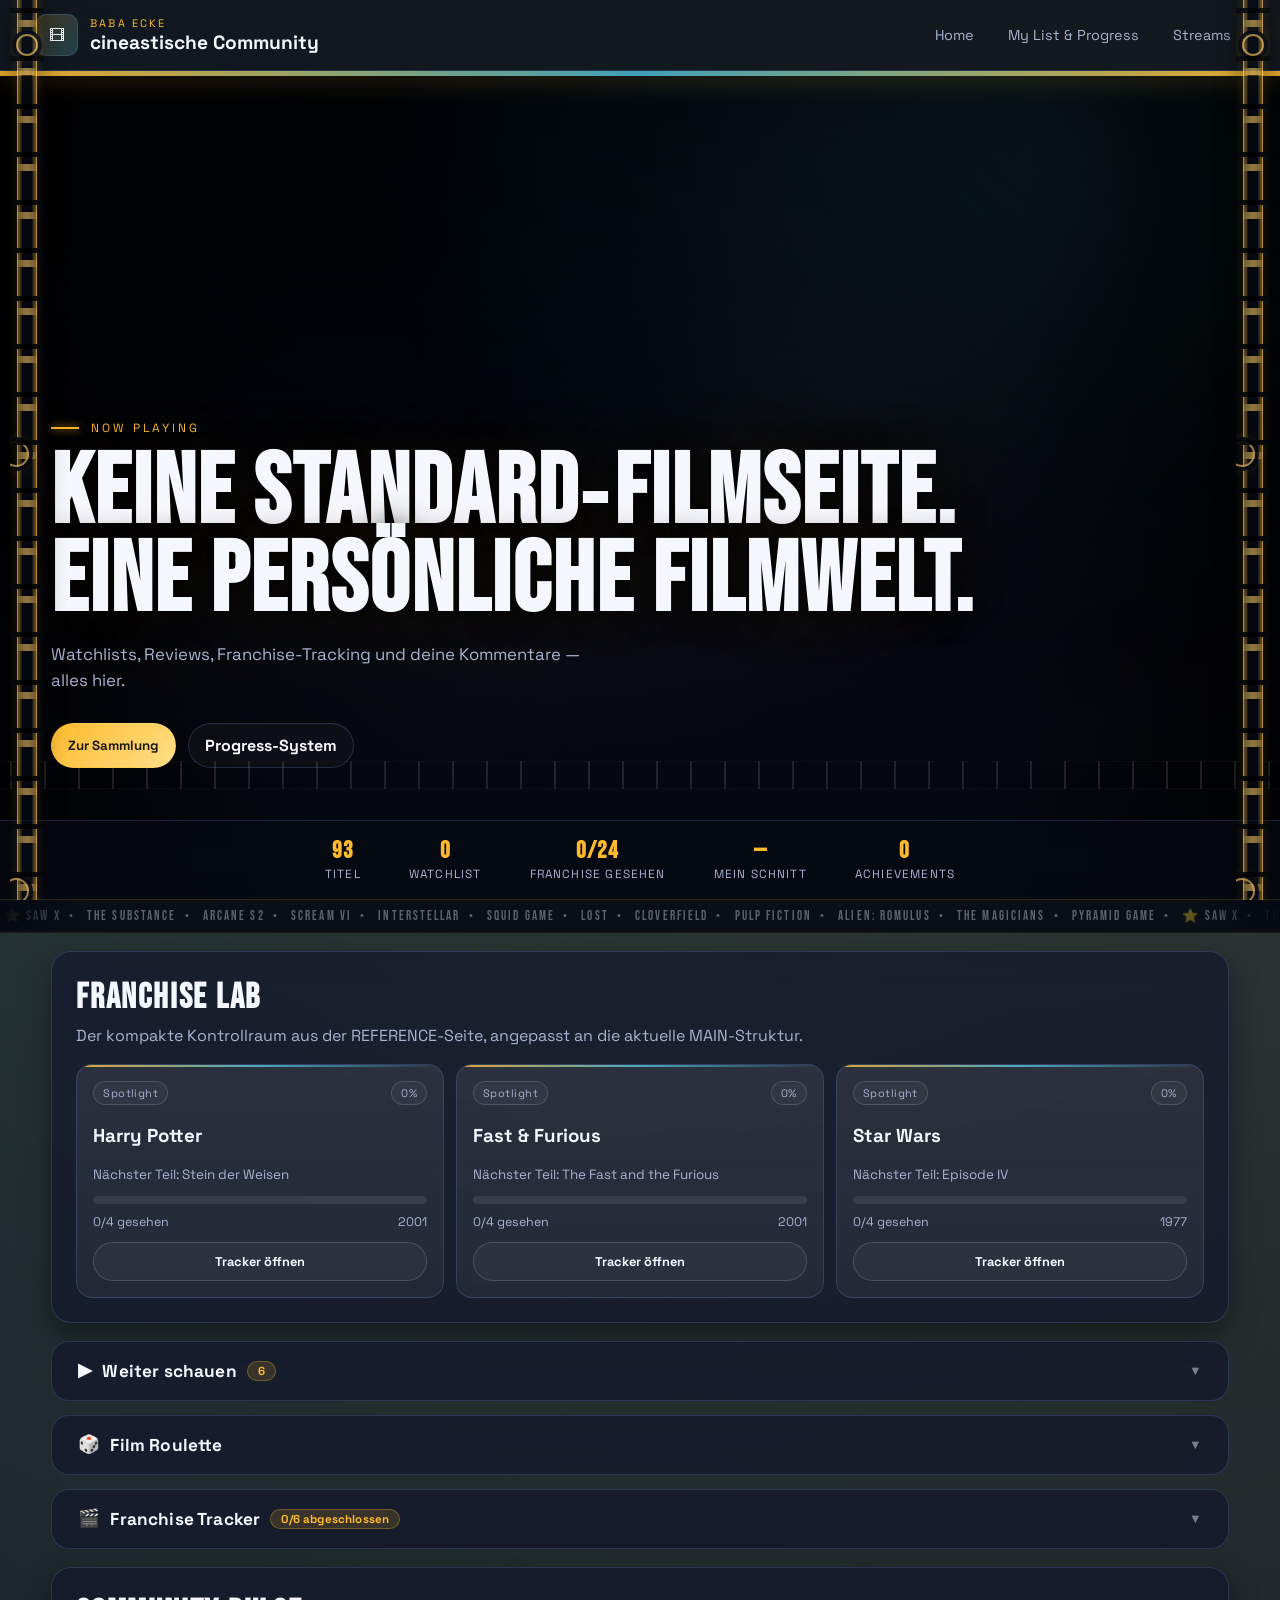
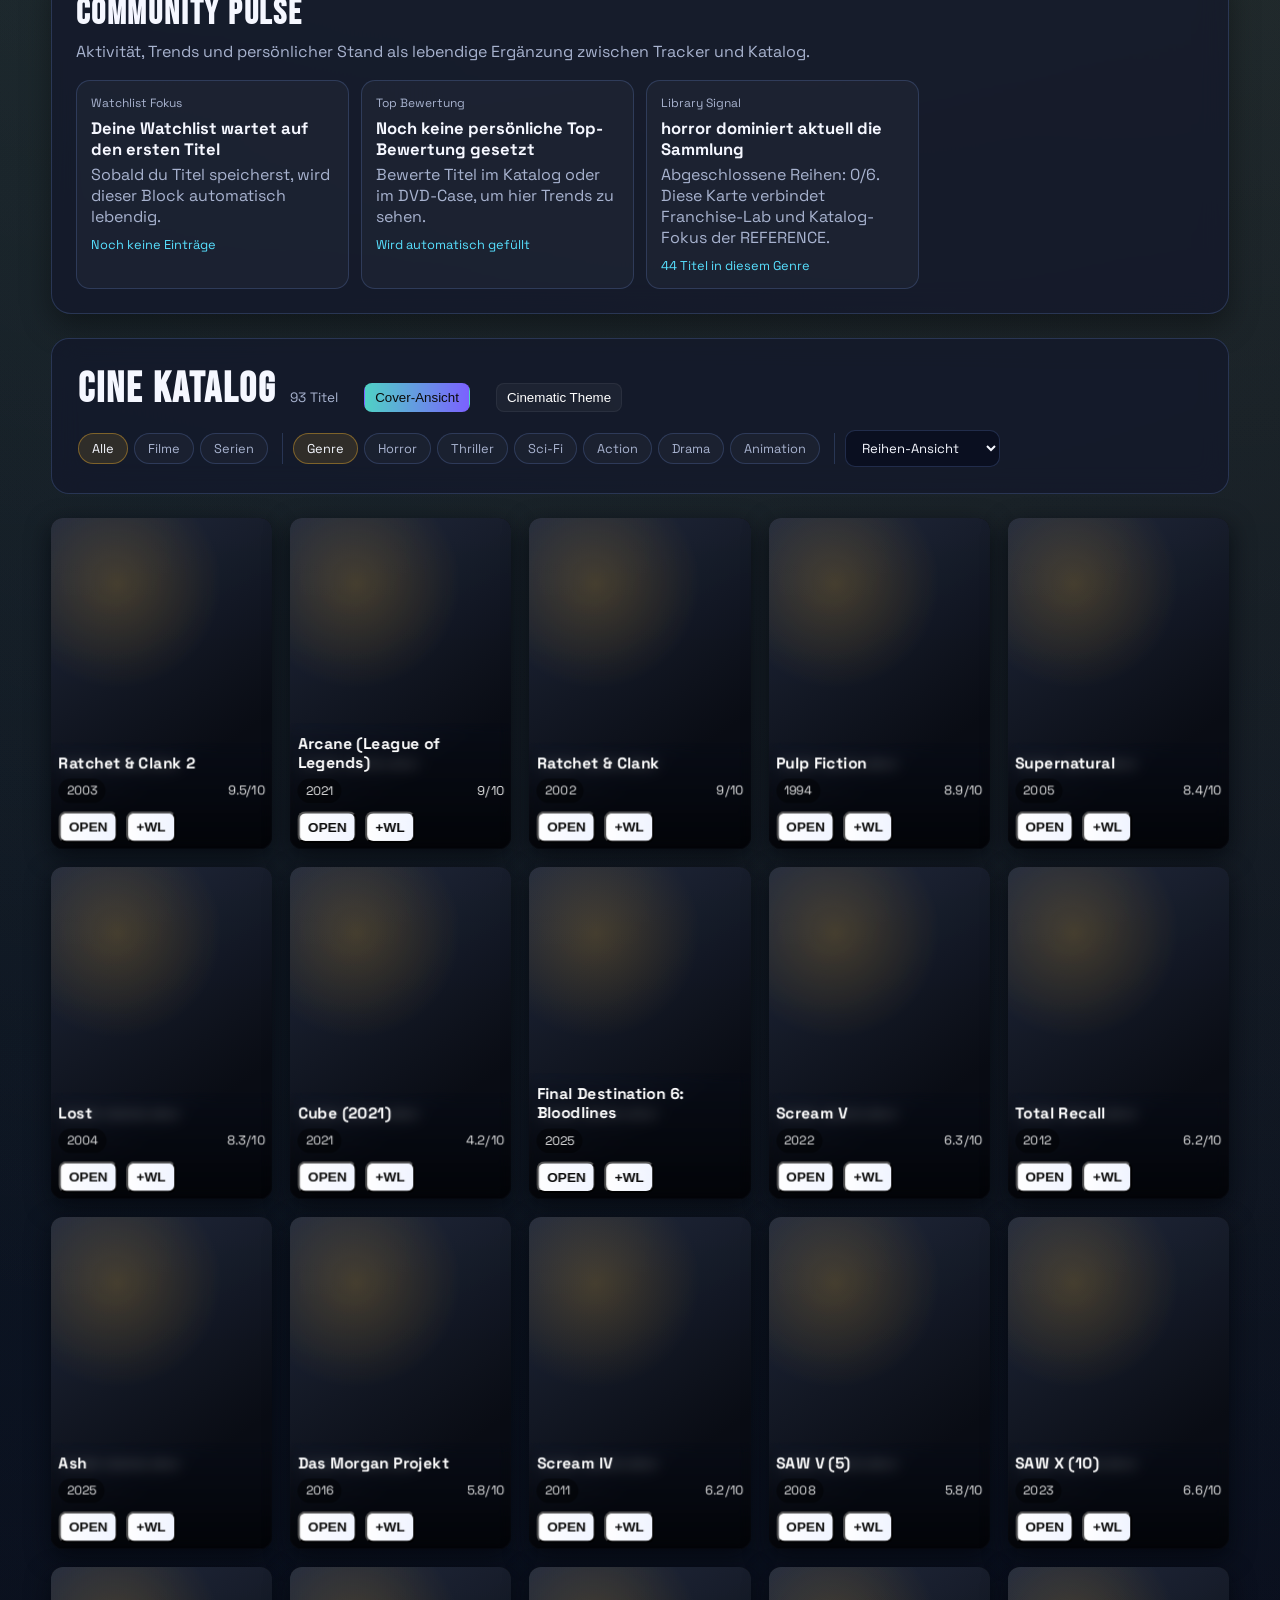
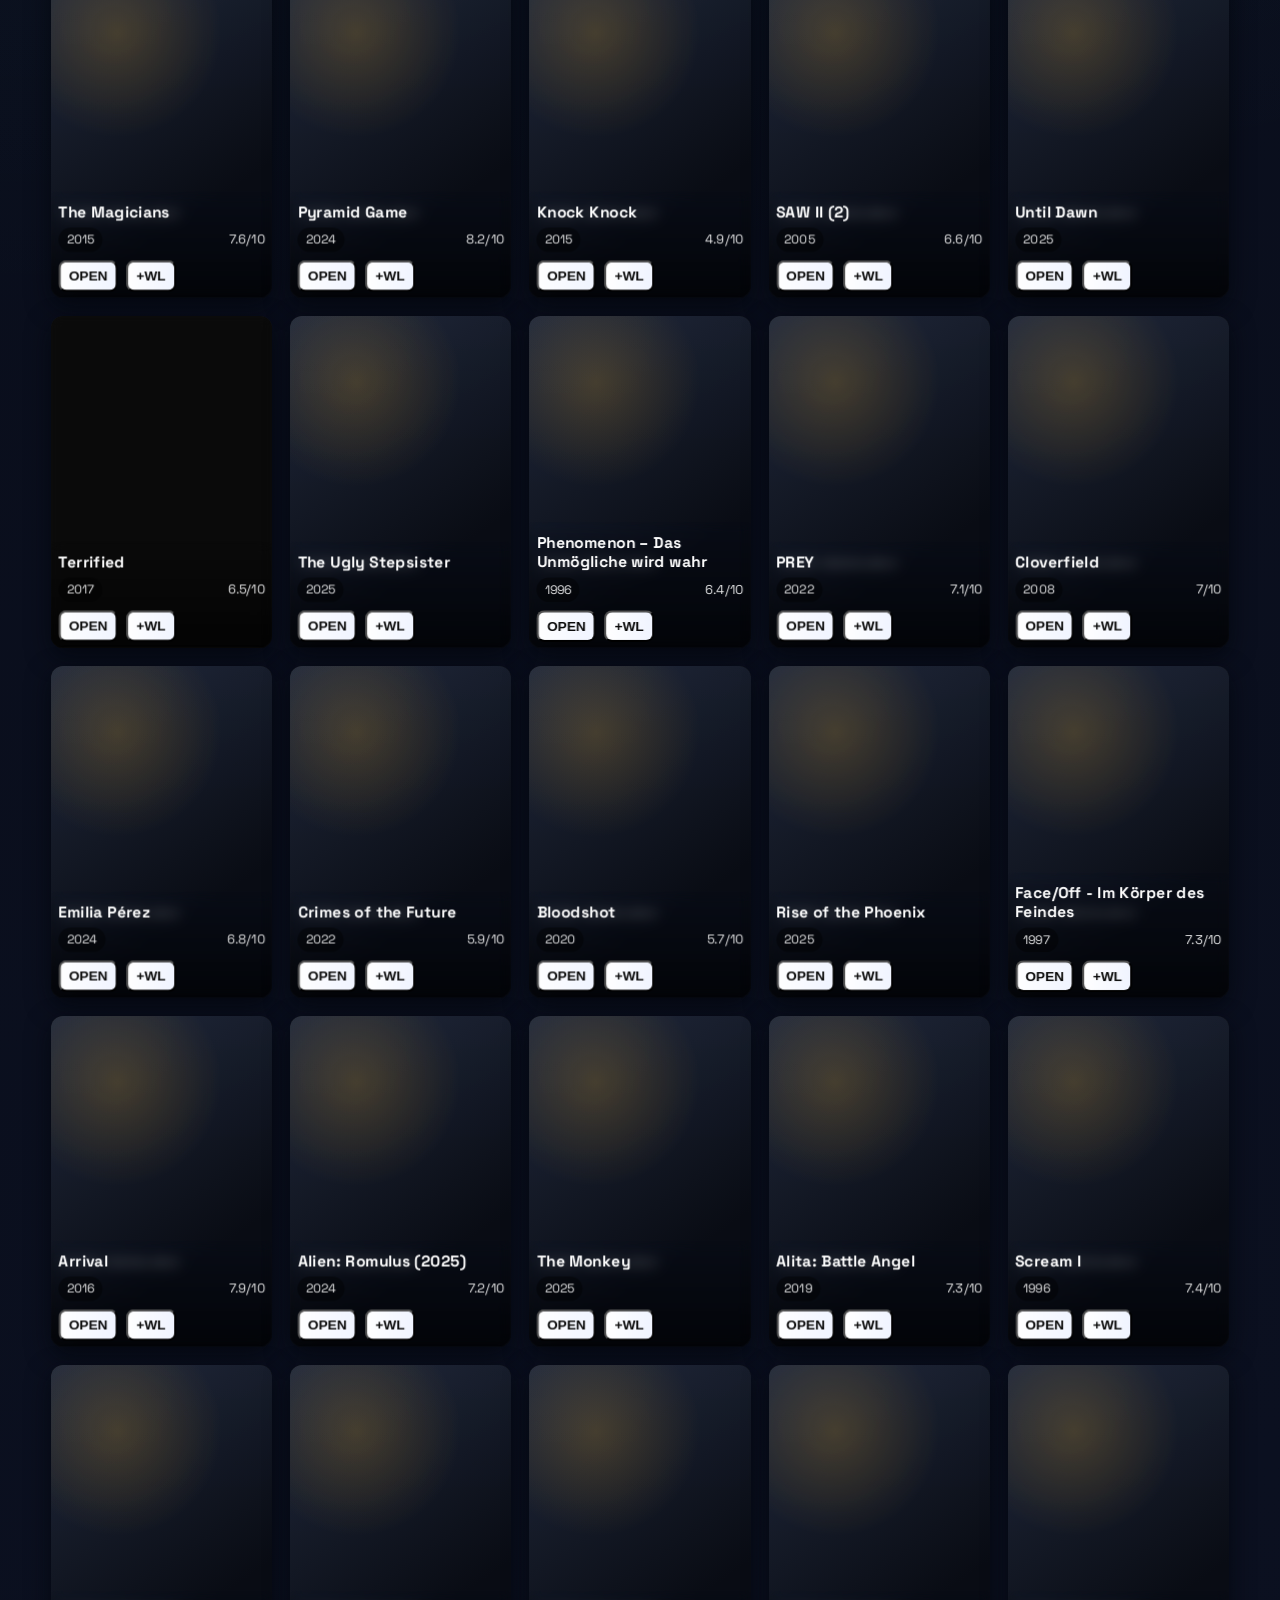
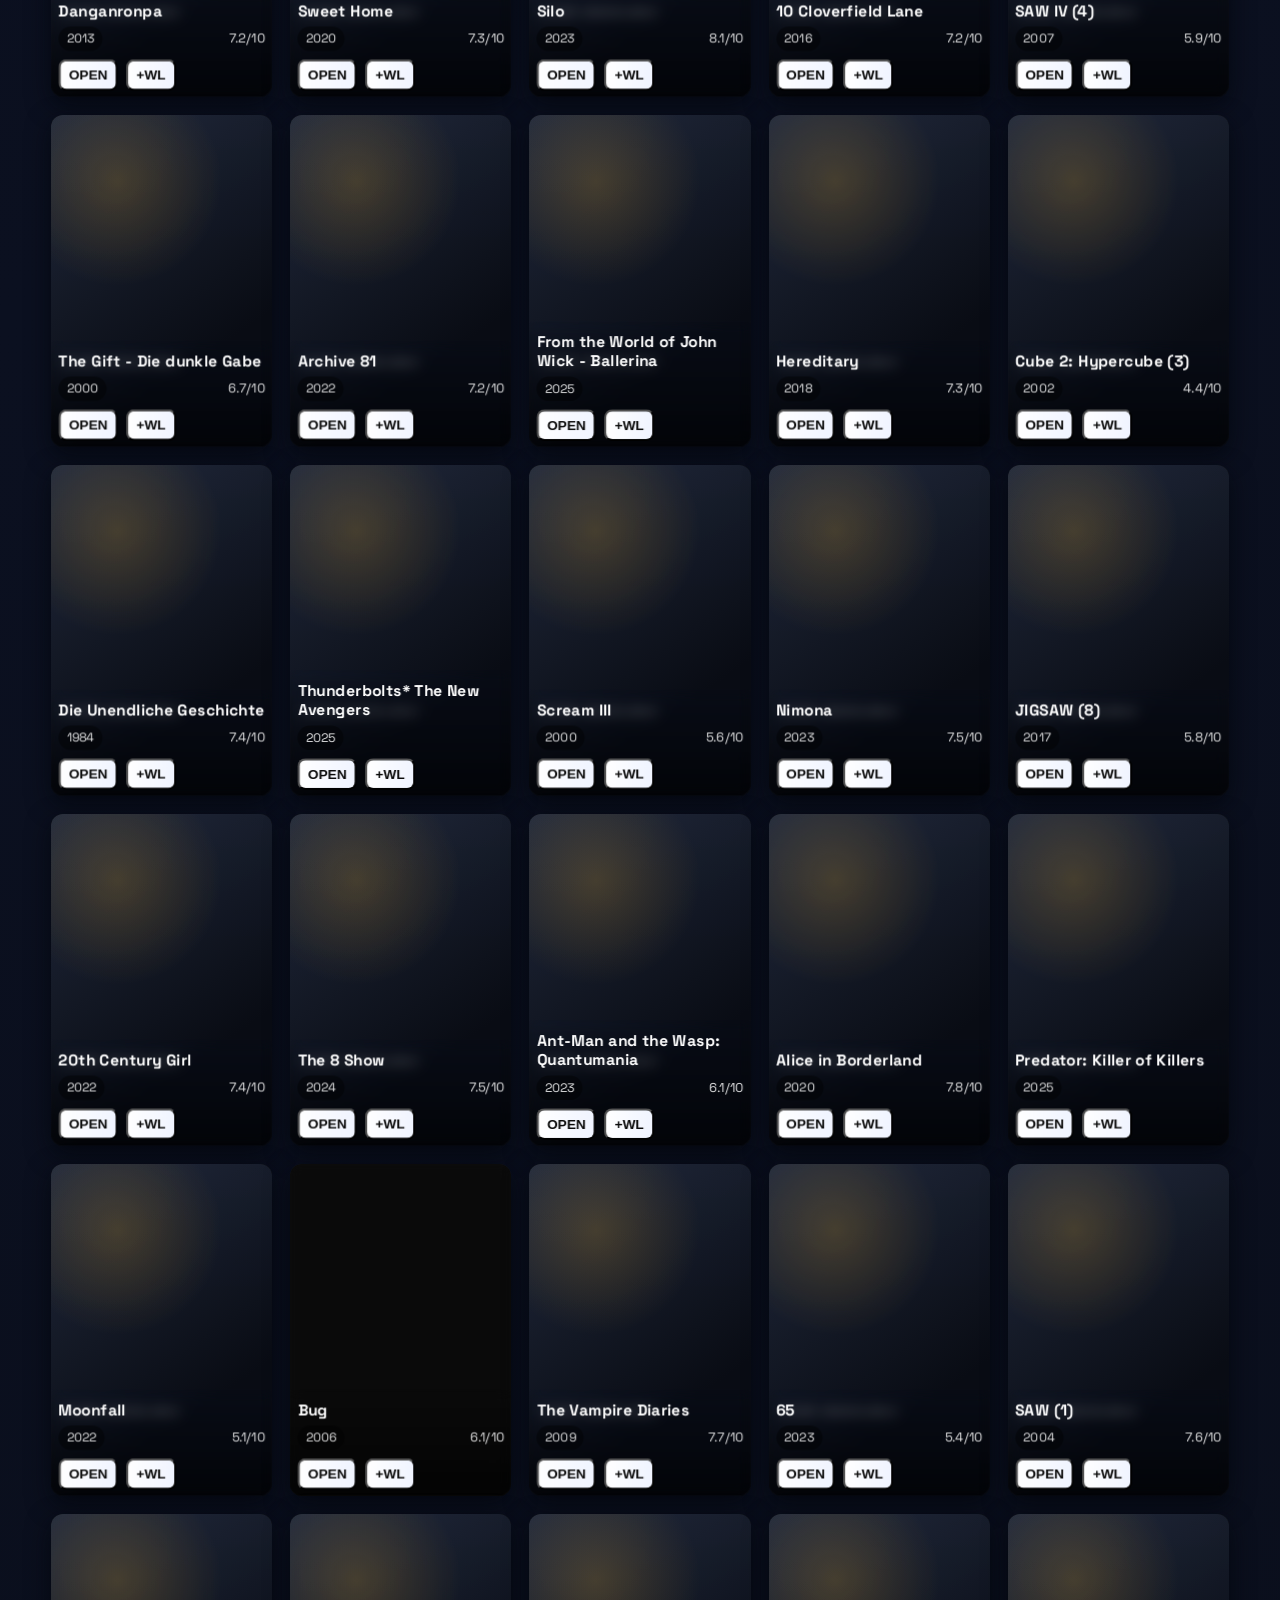
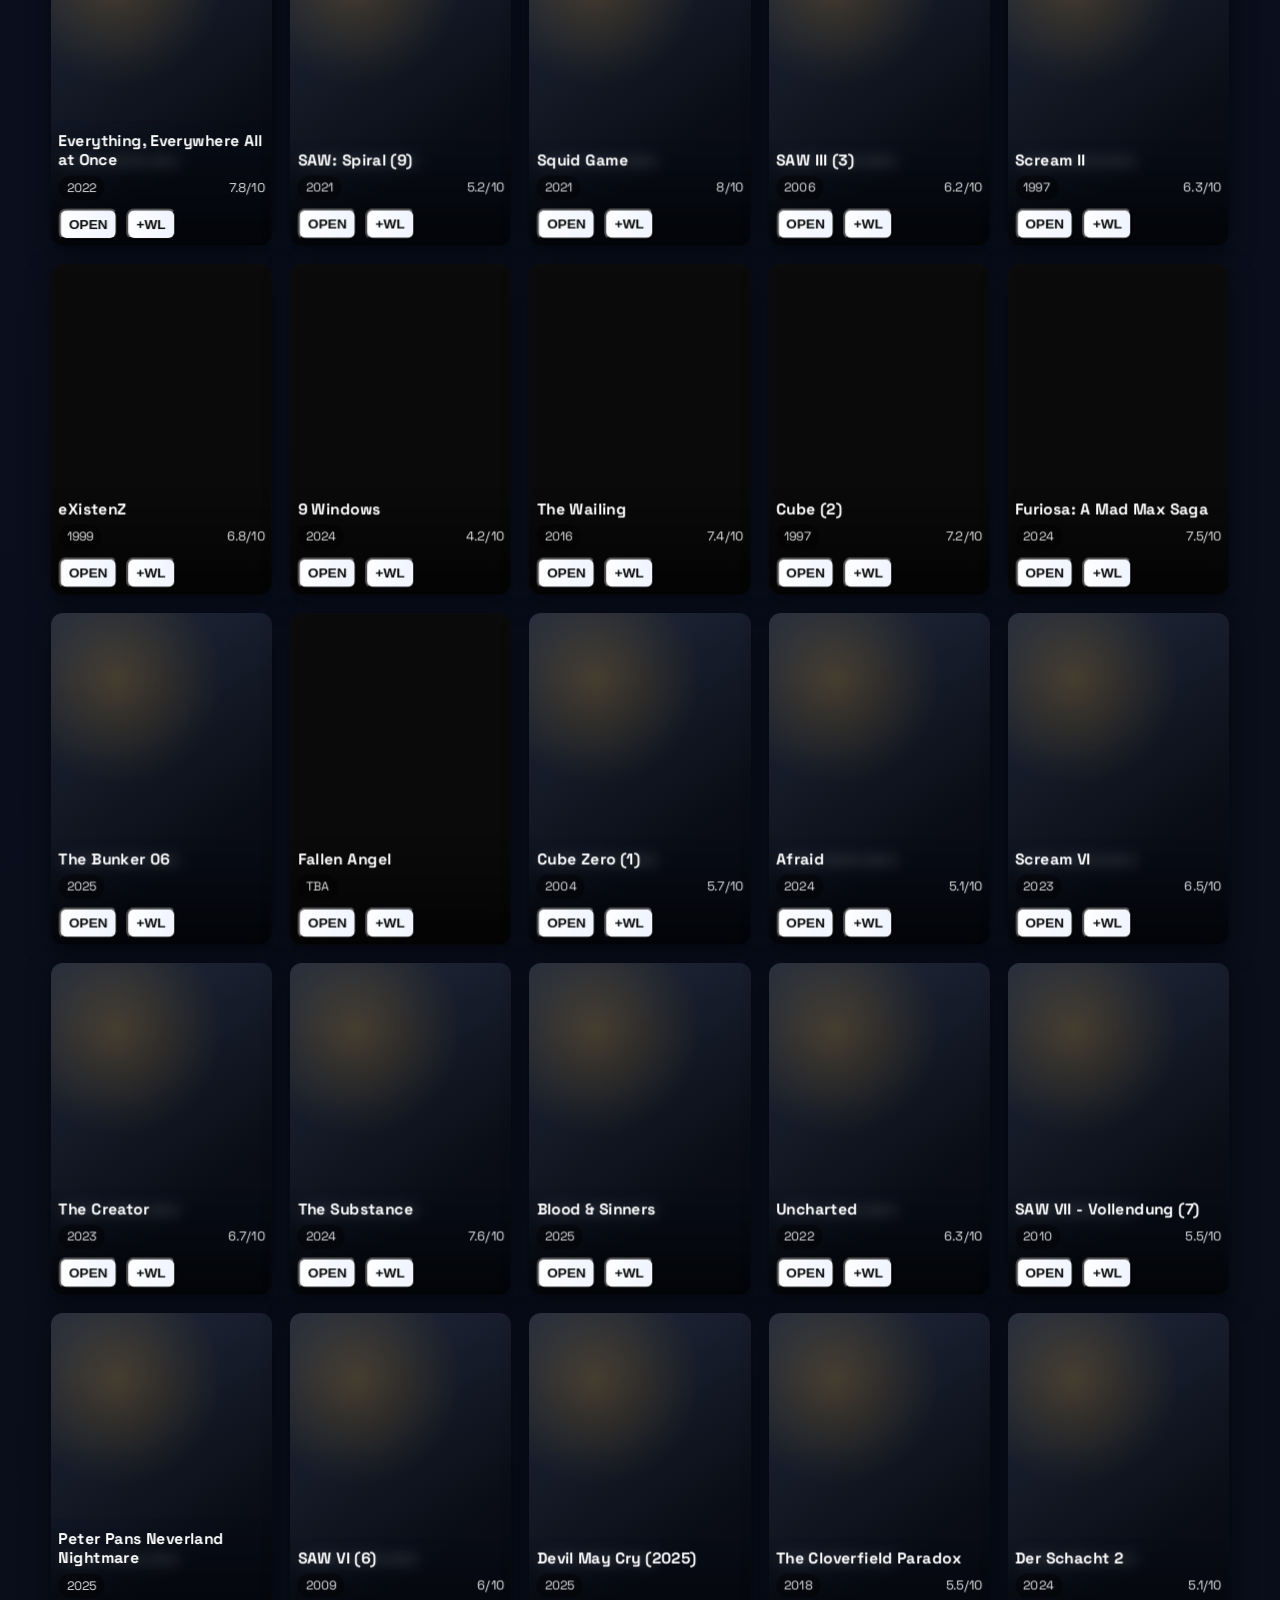
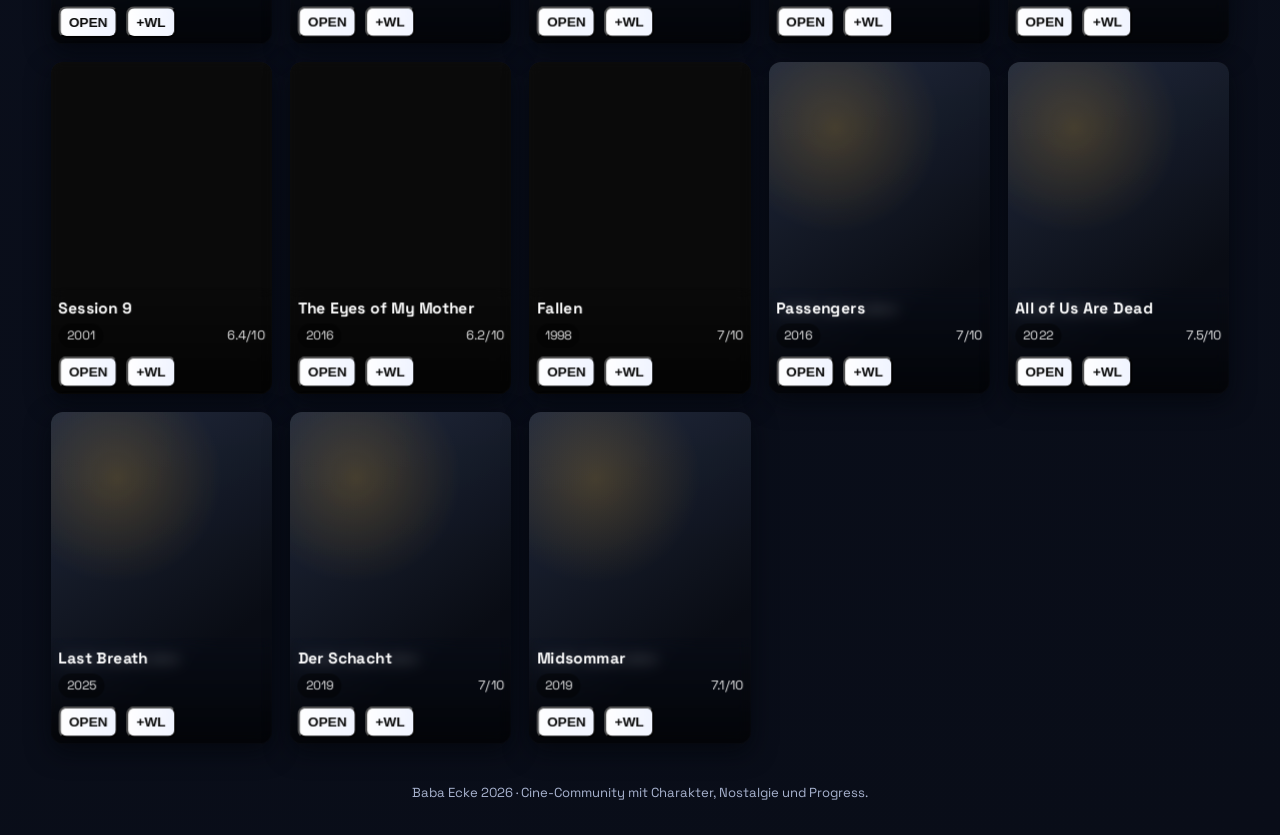
==== commit 4dba1e32: "Add Lost panorama film reel hero" ====
--- a/index.html
+++ b/index.html
@@ -85,6 +85,8 @@
         <div class="hero-layer-mid" id="heroLayerMid"></div>
         <div class="hero-fog"></div>
         <div class="hero-filmstrip" aria-hidden="true"></div>
+        <div class="hero-film-reel hero-film-reel-left" aria-hidden="true"><span></span></div>
+        <div class="hero-film-reel hero-film-reel-right" aria-hidden="true"><span></span></div>
         <div class="hero-vignette"></div>
         <div class="hero-content">
             <p class="hero-eyebrow">NOW PLAYING</p>
--- a/styles.css
+++ b/styles.css
@@ -1,1985 +1,2051 @@
-:root {
-    --bg: #070a14;
-    --panel: rgba(18, 23, 43, 0.68);
-    --line: rgba(124, 165, 255, 0.2);
-    --text: #f5f7ff;
-    --muted: #a8b3cf;
-    --accent: #ffba2d;
-    --accent-2: #58e1ff;
-    --shadow: 0 12px 30px rgba(0, 0, 0, 0.38);
-}
-
-* { box-sizing: border-box; }
-html, body { margin: 0; padding: 0; }
-
-body {
-    font-family: "Space Grotesk", sans-serif;
-    color: var(--text);
-    background:
-        radial-gradient(circle at 10% -10%, rgba(88, 225, 255, 0.2), transparent 45%),
-        radial-gradient(circle at 85% 0%, rgba(255, 186, 45, 0.16), transparent 35%),
-        linear-gradient(160deg, #070a14, #0b1020 55%, #090d18);
-    min-height: 100vh;
-    overflow-x: hidden;
-}
-
-.intro-curtain {
-    position: fixed;
-    inset: 0;
-    z-index: 2000;
-    display: grid;
-    place-items: center;
-    background: radial-gradient(circle at 50% 50%, rgba(255, 205, 120, 0.12), rgba(6, 8, 18, 0.98));
-    transition: opacity 700ms ease, visibility 700ms ease;
-}
-
-.intro-reel {
-    padding: 12px 20px;
-    border: 1px solid rgba(255, 255, 255, 0.25);
-    border-radius: 999px;
-    letter-spacing: 0.12em;
-    text-transform: uppercase;
-    font-size: 0.78rem;
-    color: #ffdca0;
-    animation: reelPulse 1s ease-in-out infinite;
-}
-
-body.page-ready .intro-curtain {
-    opacity: 0;
-    visibility: hidden;
-}
-
-/* Page-exit: curtain drops back before navigation */
-body.page-exit .intro-curtain {
-    opacity: 1 !important;
-    visibility: visible !important;
-    transition: opacity 350ms ease, visibility 0ms ease;
-}
-
-.intro-curtain .intro-reel {
-    transition: opacity 350ms ease;
-}
-body.page-exit .intro-curtain .intro-reel {
-    opacity: 0;
-}
-
-@keyframes reelPulse {
-    0%, 100% { transform: scale(1); opacity: 0.65; }
-    50% { transform: scale(1.05); opacity: 1; }
-}
-
-.noise-layer, .scanline-layer {
-    position: fixed;
-    inset: 0;
-    pointer-events: none;
-    z-index: 1;
-}
-
-.noise-layer {
-    opacity: 0.08;
-    background-image: radial-gradient(rgba(255, 255, 255, 0.55) 0.7px, transparent 0.7px);
-    background-size: 4px 4px;
-}
-
-.scanline-layer {
-    background: repeating-linear-gradient(to bottom, rgba(255, 255, 255, 0.04) 0, rgba(255, 255, 255, 0.04) 1px, transparent 1px, transparent 3px);
-    mix-blend-mode: soft-light;
-}
-
-main, .topbar, .site-footer { position: relative; z-index: 2; }
-
-.topbar {
-    position: sticky;
-    top: 0;
-    display: flex;
-    justify-content: space-between;
-    align-items: center;
-    gap: 20px;
-    padding: 14px clamp(14px, 3vw, 36px);
-    backdrop-filter: blur(12px);
-    background: rgba(8, 11, 21, 0.72);
-    border-bottom: 1px solid var(--line);
-}
-
-.brand-wrap { display: flex; align-items: center; gap: 12px; }
-
-.brand-icon {
-    width: 42px;
-    height: 42px;
-    display: grid;
-    place-items: center;
-    border-radius: 10px;
-    background: linear-gradient(135deg, rgba(255, 186, 45, 0.2), rgba(88, 225, 255, 0.2));
-    border: 1px solid var(--line);
-}
-
-.brand-kicker { margin: 0; letter-spacing: 0.2em; color: var(--accent); font-size: 0.68rem; }
-.brand-title { margin: 0; font-size: clamp(1rem, 2vw, 1.2rem); }
-
-.topnav { display: flex; flex-wrap: wrap; gap: 8px; justify-content: flex-end; }
-
-.topnav a {
-    text-decoration: none;
-    color: var(--muted);
-    font-size: 0.9rem;
-    padding: 8px 12px;
-    border: 1px solid transparent;
-    border-radius: 999px;
-    transition: 180ms ease;
-}
-
-.topnav a:hover {
-    color: var(--text);
-    border-color: var(--line);
-    background: rgba(255, 255, 255, 0.03);
-}
-
-.hero-stage, .section-block {
-    width: min(1200px, 92vw);
-    margin: 24px auto;
-}
-
-.hero-stage {
-    display: grid;
-    grid-template-columns: 1.1fr 0.9fr;
-    gap: 22px;
-    align-items: stretch;
-}
-
-.hero-copy, .featured-frame, .section-block {
-    border: 1px solid var(--line);
-    border-radius: 20px;
-    background: var(--panel);
-    backdrop-filter: blur(14px);
-    box-shadow: var(--shadow);
-}
-
-.hero-copy {
-    padding: clamp(20px, 4vw, 38px);
-    position: relative;
-    overflow: hidden;
-}
-
-.hero-copy::after {
-    content: "NOW PLAYING";
-    position: absolute;
-    right: -18px;
-    top: 10px;
-    transform: rotate(8deg);
-    color: rgba(255, 255, 255, 0.08);
-    font-size: clamp(2rem, 8vw, 4.8rem);
-    font-family: "Bebas Neue", sans-serif;
-    letter-spacing: 0.06em;
-}
-
-.hero-eyebrow {
-    margin: 0;
-    color: var(--accent);
-    letter-spacing: 0.2em;
-    font-size: 0.78rem;
-    text-transform: uppercase;
-}
-
-.hero-copy h2 {
-    margin: 10px 0;
-    font-family: "Bebas Neue", sans-serif;
-    line-height: 0.95;
-    letter-spacing: 0.02em;
-    font-size: clamp(2.1rem, 6vw, 4.2rem);
-}
-
-.hero-copy p { margin: 0; max-width: 56ch; color: var(--muted); }
-
-.hero-actions {
-    margin-top: 24px;
-    display: flex;
-    flex-wrap: wrap;
-    gap: 10px;
-}
-
-.btn {
-    border-radius: 999px;
-    text-decoration: none;
-    display: inline-flex;
-    align-items: center;
-    justify-content: center;
-    border: 1px solid transparent;
-    padding: 11px 16px;
-    font-weight: 700;
-    cursor: pointer;
-    transition: 200ms ease;
-    font-family: inherit;
-}
-
-.btn-primary { color: #1b1a17; background: linear-gradient(135deg, var(--accent), #ffe088); }
-.btn-primary:hover { transform: translateY(-2px); box-shadow: 0 10px 24px rgba(255, 186, 45, 0.33); }
-.btn-ghost { color: var(--text); border-color: var(--line); background: rgba(255, 255, 255, 0.03); }
-
-.featured-frame {
-    position: relative;
-    overflow: hidden;
-    min-height: 320px;
-}
-
-.featured-frame img {
-    width: 100%;
-    height: 100%;
-    object-fit: cover;
-    transform: scale(1.03);
-    filter: contrast(1.05) saturate(0.95);
-}
-
-.featured-overlay {
-    position: absolute;
-    inset: auto 0 0;
-    padding: 16px;
-    background: linear-gradient(180deg, transparent, rgba(8, 10, 18, 0.93));
-}
-
-.ticker {
-    display: inline-block;
-    padding: 4px 9px;
-    border-radius: 999px;
-    background: rgba(255, 186, 45, 0.2);
-    color: #ffe9b3;
-    font-size: 0.72rem;
-    margin: 0;
-}
-
-.featured-overlay h3 { margin: 7px 0; font-size: 1.2rem; }
-.featured-stats { display: flex; flex-wrap: wrap; gap: 7px; }
-.featured-stats span { border: 1px solid rgba(255, 255, 255, 0.2); border-radius: 999px; padding: 4px 10px; font-size: 0.78rem; color: var(--muted); }
-
-.section-block { padding: clamp(16px, 3vw, 24px); }
-.section-head h2 { margin: 0; font-family: "Bebas Neue", sans-serif; letter-spacing: 0.05em; font-size: clamp(1.6rem, 4vw, 2.2rem); }
-.section-head p { margin: 6px 0 18px; color: var(--muted); }
-
-.stats-strip {
-    display: grid;
-    grid-template-columns: repeat(4, minmax(120px, 1fr));
-    gap: 10px;
-    margin-bottom: 14px;
-}
-
-.quick-stat {
-    border: 1px solid var(--line);
-    border-radius: 14px;
-    padding: 12px;
-    background: rgba(255, 255, 255, 0.03);
-}
-
-.quick-stat b { display: block; font-size: 1.3rem; color: var(--accent); }
-.quick-stat span { color: var(--muted); font-size: 0.83rem; }
-
-.continue-grid, .catalog-grid, .franchise-grid, .community-grid { display: grid; gap: 12px; }
-.continue-grid { grid-template-columns: repeat(auto-fill, minmax(220px, 1fr)); }
-
-.continue-card, .catalog-card, .franchise-card, .pulse-card, .roulette-result {
-    border: 1px solid var(--line);
-    border-radius: 14px;
-    background: rgba(255, 255, 255, 0.03);
-}
-
-.continue-card { padding: 12px; }
-.continue-card h3 { margin: 0; font-size: 1rem; }
-.continue-card p { margin: 7px 0; color: var(--muted); font-size: 0.86rem; }
-
-.progress-track {
-    width: 100%;
-    height: 8px;
-    border-radius: 999px;
-    background: rgba(255, 255, 255, 0.08);
-    overflow: hidden;
-}
-
-.progress-fill {
-    height: 100%;
-    background: linear-gradient(90deg, #ffbe2d, #58e1ff);
-    box-shadow: 0 0 16px rgba(88, 225, 255, 0.5);
-    transition: width 320ms ease;
-}
-
-.roulette-controls {
-    display: grid;
-    grid-template-columns: repeat(3, minmax(130px, 1fr)) auto;
-    gap: 8px;
-    margin-bottom: 12px;
-}
-
-.roulette-controls select, .part-select, .part-comment, .part-rating {
-    width: 100%;
-    background: rgba(11, 16, 32, 0.9);
-    color: var(--text);
-    border: 1px solid var(--line);
-    border-radius: 10px;
-    padding: 10px;
-    font-family: inherit;
-}
-
-.roulette-result { min-height: 120px; padding: 12px; display: grid; align-items: center; }
-.roulette-result.is-loading { animation: pulse 900ms ease; }
-
-@keyframes pulse {
-    0% { box-shadow: 0 0 0 rgba(255, 186, 45, 0.5); }
-    50% { box-shadow: 0 0 32px rgba(255, 186, 45, 0.5); }
-    100% { box-shadow: 0 0 0 rgba(255, 186, 45, 0.05); }
-}
-
-.result-card { display: grid; grid-template-columns: 80px 1fr; gap: 12px; }
-.result-card img { width: 80px; height: 110px; object-fit: cover; border-radius: 8px; }
-.result-meta h4 { margin: 0; }
-.result-meta p { margin: 5px 0; color: var(--muted); font-size: 0.87rem; }
-
-.mini-actions { display: flex; flex-wrap: wrap; gap: 6px; }
-
-.mini-actions button {
-    border: 1px solid var(--line);
-    background: rgba(255, 255, 255, 0.04);
-    color: var(--text);
-    border-radius: 999px;
-    padding: 6px 10px;
-    cursor: pointer;
-}
-
-.franchise-grid { grid-template-columns: repeat(auto-fill, minmax(300px, 1fr)); }
-
-.franchise-card { padding: 12px; transition: 220ms ease; }
-.franchise-card:hover { transform: translateY(-3px); border-color: rgba(255, 255, 255, 0.28); }
-
-.franchise-head { display: flex; justify-content: space-between; align-items: center; gap: 8px; }
-.franchise-head h3 { margin: 0; font-size: 1.06rem; }
-
-.franchise-chip {
-    font-size: 0.72rem;
-    border: 1px solid var(--line);
-    border-radius: 999px;
-    padding: 4px 8px;
-    color: var(--muted);
-}
-
-.franchise-progress-row {
-    margin: 10px 0 12px;
-    display: grid;
-    grid-template-columns: 1fr auto;
-    gap: 8px;
-    align-items: center;
-}
-
-.franchise-progress-row span { color: var(--muted); font-size: 0.82rem; }
-
-.parts-list { display: grid; gap: 8px; }
-
-.part-item {
-    border: 1px solid rgba(255, 255, 255, 0.13);
-    border-radius: 12px;
-    padding: 8px;
-    background: rgba(11, 16, 32, 0.75);
-}
-
-.part-head {
-    display: grid;
-    grid-template-columns: 18px 1fr auto;
-    align-items: center;
-    gap: 8px;
-    margin-bottom: 8px;
-}
-
-.part-title { font-size: 0.9rem; }
-.part-head .part-community { font-size: 0.74rem; color: var(--muted); }
-
-.part-controls {
-    display: grid;
-    grid-template-columns: 1fr 90px;
-    gap: 8px;
-}
-
-.part-comment {
-    resize: vertical;
-    min-height: 36px;
-    max-height: 88px;
-}
-
-.catalog-grid { grid-template-columns: repeat(auto-fill, minmax(220px, 1fr)); }
-
-.catalog-card {
-    overflow: hidden;
-    transition: transform 230ms ease, border-color 230ms ease;
-}
-
-.catalog-card:hover {
-    transform: translateY(-4px) scale(1.01);
-    border-color: rgba(255, 255, 255, 0.32);
-}
-
-.catalog-cover { width: 100%; aspect-ratio: 2 / 2.7; object-fit: cover; }
-.catalog-body { padding: 10px; }
-.catalog-body h3 { margin: 0; font-size: 1.02rem; }
-.catalog-desc { font-size: 0.78rem; color: var(--muted); margin: 7px 0 4px; line-height: 1.4; }
-
-.meta-line, .rating-line, .user-line {
-    display: flex;
-    flex-wrap: wrap;
-    gap: 6px;
-    margin-top: 7px;
-}
-
-.meta-pill, .rating-pill {
-    border: 1px solid var(--line);
-    border-radius: 999px;
-    padding: 4px 8px;
-    font-size: 0.72rem;
-    color: var(--muted);
-}
-
-.rating-pill strong { color: var(--text); }
-
-.user-line select {
-    background: rgba(11, 16, 32, 0.9);
-    border: 1px solid var(--line);
-    color: var(--text);
-    border-radius: 10px;
-    padding: 6px;
-    font-family: inherit;
-    flex: 1;
-}
-
-.card-actions {
-    margin-top: 8px;
-    display: flex;
-    gap: 8px;
-}
-
-.card-actions button {
-    flex: 1;
-    border-radius: 999px;
-    border: 1px solid var(--line);
-    color: var(--text);
-    background: rgba(255, 255, 255, 0.04);
-    padding: 7px 9px;
-    cursor: pointer;
-}
-
-.pulse-card { padding: 14px; }
-.community-grid { grid-template-columns: repeat(auto-fill, minmax(240px, 1fr)); }
-.pulse-tag { margin: 0; color: var(--accent); font-size: 0.75rem; }
-.pulse-card h3 { margin: 7px 0 4px; font-size: 1.04rem; }
-.pulse-card p { margin: 0; color: var(--muted); }
-.pulse-card span { display: block; margin-top: 9px; color: var(--accent-2); font-size: 0.8rem; }
-
-.franchise-lab-panel,
-.community-pulse-panel {
-    width: min(1200px, 92vw);
-    margin: 18px auto;
-}
-
-.franchise-lab-grid {
-    display: grid;
-    grid-template-columns: repeat(auto-fit, minmax(240px, 1fr));
-    gap: 12px;
-}
-
-.lab-card {
-    position: relative;
-    overflow: hidden;
-    border: 1px solid var(--line);
-    border-radius: 16px;
-    background:
-        linear-gradient(180deg, rgba(255,255,255,0.05), rgba(255,255,255,0.02)),
-        rgba(255,255,255,0.03);
-    padding: 16px;
-    transition: transform 220ms ease, border-color 220ms ease, box-shadow 220ms ease;
-}
-
-.lab-card::before {
-    content: "";
-    position: absolute;
-    inset: 0 0 auto 0;
-    height: 2px;
-    background: linear-gradient(90deg, var(--accent), rgba(88,225,255,0.8), transparent);
-    opacity: 0.85;
-}
-
-.lab-card:hover {
-    transform: translateY(-4px);
-    border-color: rgba(255,255,255,0.28);
-    box-shadow: 0 20px 40px rgba(0,0,0,0.28);
-}
-
-.lab-card-header {
-    display: flex;
-    justify-content: space-between;
-    align-items: center;
-    gap: 10px;
-    margin-bottom: 10px;
-}
-
-.lab-card-header h3 {
-    margin: 0;
-    font-size: 1rem;
-}
-
-.lab-kicker,
-.lab-chip {
-    border: 1px solid rgba(255,255,255,0.14);
-    border-radius: 999px;
-    padding: 4px 9px;
-    font-size: 0.68rem;
-    color: var(--muted);
-    background: rgba(255,255,255,0.04);
-    letter-spacing: 0.04em;
-}
-
-.lab-copy {
-    margin: 0 0 10px;
-    color: var(--muted);
-    font-size: 0.84rem;
-    line-height: 1.5;
-}
-
-.lab-meta-row {
-    display: flex;
-    justify-content: space-between;
-    gap: 10px;
-    margin: 10px 0 12px;
-    color: var(--muted);
-    font-size: 0.78rem;
-}
-
-.lab-btn {
-    width: 100%;
-    border-radius: 999px;
-    border: 1px solid rgba(255,255,255,0.14);
-    background: rgba(255,255,255,0.04);
-    color: var(--text);
-    padding: 10px 14px;
-    cursor: pointer;
-    font-family: inherit;
-    font-size: 0.8rem;
-    font-weight: 700;
-    transition: transform 180ms ease, border-color 180ms ease, background 180ms ease;
-}
-
-.lab-btn:hover {
-    transform: translateY(-2px);
-    border-color: rgba(255,186,45,0.35);
-    background: rgba(255,186,45,0.12);
-}
-
-.pulse-card strong {
-    color: var(--text);
-}
-
-.site-footer {
-    width: min(1200px, 92vw);
-    margin: 24px auto 34px;
-    text-align: center;
-    color: var(--muted);
-    font-size: 0.82rem;
-}
-
-.my-controls {
-    display: grid;
-    gap: 12px;
-}
-
-.ctrl-group span {
-    display: block;
-    margin-bottom: 6px;
-    color: var(--muted);
-    font-size: 0.82rem;
-    letter-spacing: 0.04em;
-    text-transform: uppercase;
-}
-
-.ctrl-row {
-    display: flex;
-    flex-wrap: wrap;
-    gap: 8px;
-}
-
-.ctrl-btn {
-    border: 1px solid var(--line);
-    background: rgba(255, 255, 255, 0.03);
-    color: var(--text);
-    border-radius: 999px;
-    padding: 8px 12px;
-    cursor: pointer;
-    font-family: inherit;
-    transition: 180ms ease;
-}
-
-.ctrl-btn.active,
-.ctrl-btn:hover {
-    background: linear-gradient(135deg, rgba(255, 186, 45, 0.2), rgba(88, 225, 255, 0.18));
-    border-color: rgba(255, 255, 255, 0.28);
-}
-
-.my-franchise-grid {
-    display: grid;
-    gap: 12px;
-    grid-template-columns: repeat(auto-fill, minmax(260px, 1fr));
-}
-
-.my-franchise-card {
-    border: 1px solid var(--line);
-    border-radius: 14px;
-    background: rgba(255, 255, 255, 0.03);
-    padding: 12px;
-}
-
-.my-franchise-head {
-    display: flex;
-    align-items: center;
-    justify-content: space-between;
-    gap: 8px;
-}
-
-.my-franchise-head h3 {
-    margin: 0;
-    font-size: 1rem;
-}
-
-.my-franchise-head span {
-    font-size: 0.78rem;
-    color: var(--muted);
-}
-
-.my-franchise-progress {
-    margin: 10px 0;
-    display: grid;
-    grid-template-columns: 1fr auto;
-    gap: 8px;
-    align-items: center;
-}
-
-.my-franchise-list {
-    display: flex;
-    flex-wrap: wrap;
-    gap: 6px;
-}
-
-.my-franchise-list button {
-    border: 1px solid var(--line);
-    background: rgba(255, 255, 255, 0.03);
-    color: var(--text);
-    border-radius: 999px;
-    padding: 5px 9px;
-    cursor: pointer;
-    font-size: 0.76rem;
-}
-
-.mylist-grid {
-    display: grid;
-    gap: 12px;
-    grid-template-columns: repeat(auto-fill, minmax(260px, 1fr));
-}
-
-.mylist-card {
-    border: 1px solid var(--line);
-    border-radius: 14px;
-    overflow: hidden;
-    background: rgba(255, 255, 255, 0.03);
-    transition: transform 220ms ease, border-color 220ms ease, box-shadow 220ms ease;
-}
-
-.mylist-card:hover,
-.mylist-card.spotlight {
-    transform: translateY(-3px);
-    border-color: rgba(255, 255, 255, 0.35);
-    box-shadow: 0 0 22px rgba(88, 225, 255, 0.22);
-}
-
-.mylist-card-cover {
-    width: 100%;
-    aspect-ratio: 2 / 3;
-    object-fit: cover;
-}
-
-.mylist-card-body {
-    padding: 10px;
-}
-
-.mylist-card-body h3 {
-    margin: 0;
-    font-size: 1rem;
-}
-
-.mylist-card-body p {
-    margin: 5px 0 7px;
-    color: var(--muted);
-    font-size: 0.8rem;
-}
-
-.mylist-tags {
-    display: flex;
-    flex-wrap: wrap;
-    gap: 6px;
-}
-
-.mylist-tags span {
-    border: 1px solid var(--line);
-    border-radius: 999px;
-    padding: 4px 8px;
-    font-size: 0.7rem;
-    color: var(--muted);
-}
-
-.mylist-rating-row {
-    display: flex;
-    align-items: center;
-    gap: 8px;
-    margin-top: 8px;
-}
-
-.mylist-rating-row strong {
-    color: #ffe09a;
-    font-size: 0.82rem;
-}
-
-.status-chip {
-    margin-left: auto;
-    border-radius: 999px;
-    padding: 3px 8px;
-    font-size: 0.68rem;
-    border: 1px solid var(--line);
-}
-
-.status-chip.watching { color: #ffda8a; }
-.status-chip.completed { color: #99ffc3; }
-.status-chip.planned { color: #99d8ff; }
-.status-chip.paused { color: #ff9cae; }
-
-.mylist-progress-row {
-    margin-top: 8px;
-    display: grid;
-    grid-template-columns: 1fr auto;
-    gap: 8px;
-    align-items: center;
-}
-
-.mylist-progress-row span {
-    color: var(--muted);
-    font-size: 0.78rem;
-}
-
-@media (max-width: 980px) {
-    .hero-stage { grid-template-columns: 1fr; }
-    .roulette-controls { grid-template-columns: 1fr 1fr; }
-    .stats-strip { grid-template-columns: 1fr 1fr; }
-}
-
-@media (max-width: 680px) {
-    .topbar { flex-direction: column; align-items: flex-start; }
-    .roulette-controls { grid-template-columns: 1fr; }
-    .stats-strip { grid-template-columns: 1fr; }
-    .part-controls { grid-template-columns: 1fr; }
-}
-
-/* ─────────────────────────────────────────
-   CINEMATIC HERO
-───────────────────────────────────────── */
-.cine-hero {
-    position: relative;
-    min-height: clamp(520px, 82vh, 820px);
-    overflow: hidden;
-    display: flex;
-    flex-direction: column;
-    align-items: stretch;
-    justify-content: flex-end;
-}
-
-/* Cinematic letterbox bars */
-.cine-hero::before,
-.cine-hero::after {
-    content: '';
-    position: absolute;
-    left: 0; right: 0;
-    z-index: 6;
-    pointer-events: none;
-}
-.cine-hero::before {
-    top: 0;
-    height: 5px;
-    background: linear-gradient(90deg,
-        rgba(255,186,45,0.9) 0%,
-        rgba(88,225,255,0.7) 50%,
-        rgba(255,186,45,0.9) 100%);
-    box-shadow: 0 0 24px rgba(255,186,45,0.5);
-    animation: scanBar 4s ease-in-out infinite alternate;
-}
-@keyframes scanBar {
-    0%   { opacity: 0.6; transform: scaleX(1); }
-    100% { opacity: 1;   transform: scaleX(0.98); }
-}
-
-.hero-layer-bg,
-.hero-layer-mid {
-    position: absolute;
-    inset: -60px;
-    will-change: transform;
-    transition: transform 100ms linear;
-}
-
-.hero-layer-bg {
-    background:
-        url('https://resizing.flixster.com/-XZAfHZM39UwaGJIFWKAE8fS0ak=/v3/t/assets/p185013_b_v8_af.jpg') center / cover no-repeat;
-    filter: brightness(0.42) saturate(0.75);
-    z-index: 0;
-    transform-origin: center center;
-}
-
-/* Animated spotlight overlay */
-.hero-layer-mid {
-    background:
-        radial-gradient(ellipse 60% 50% at 35% 75%, rgba(255,186,45,0.14), transparent 60%),
-        radial-gradient(ellipse at 80% 15%, rgba(88,225,255,0.12), transparent 45%),
-        radial-gradient(ellipse 40% 60% at 65% 60%, rgba(255,120,60,0.06), transparent 55%);
-    z-index: 1;
-    animation: heroGlow 8s ease-in-out infinite alternate;
-}
-@keyframes heroGlow {
-    0%   { opacity: 0.7; }
-    50%  { opacity: 1.0; }
-    100% { opacity: 0.8; }
-}
-
-.hero-fog {
-    position: absolute;
-    bottom: 0; left: 0; right: 0;
-    height: 80%;
-    background: linear-gradient(180deg,
-        transparent 0%,
-        rgba(7,10,20,0.20) 20%,
-        rgba(7,10,20,0.60) 45%,
-        rgba(7,10,20,0.94) 72%,
-        var(--bg) 100%);
-    z-index: 2;
-    pointer-events: none;
-}
-
-/* Side darkening vignette */
-.hero-vignette {
-    position: absolute;
-    inset: 0;
-    background:
-        radial-gradient(ellipse 80% 100% at center, transparent 20%, rgba(0,0,0,0.7) 100%),
-        linear-gradient(90deg, rgba(0,0,0,0.55) 0%, transparent 20%, transparent 80%, rgba(0,0,0,0.55) 100%);
-    z-index: 2;
-    pointer-events: none;
-}
-
-/* Film strip decoration */
-.hero-filmstrip {
-    position: absolute;
-    bottom: 110px;
-    left: 0; right: 0;
-    height: 28px;
-    z-index: 3;
-    pointer-events: none;
-    overflow: hidden;
-    opacity: 0.12;
-    background:
-        repeating-linear-gradient(90deg,
-            transparent 0, transparent 10px,
-            rgba(255,255,255,0.9) 10px, rgba(255,255,255,0.9) 12px,
-            transparent 12px, transparent 34px
-        ),
-        rgba(0,0,0,0.5);
-    border-top: 1px solid rgba(255,255,255,0.2);
-    border-bottom: 1px solid rgba(255,255,255,0.2);
-}
-
-.hero-content {
-    position: relative;
-    z-index: 10;
-    width: min(1200px, 92vw);
-    margin: 0 auto;
-    padding: 0 0 52px;
-}
-
-/* Entrance animation — triggered when body.page-ready */
-.hero-eyebrow,
-.hero-headline,
-.hero-sub,
-.hero-actions {
-    opacity: 0;
-    transform: translateY(28px);
-    transition: opacity 600ms ease, transform 600ms cubic-bezier(0.25, 0.46, 0.45, 0.94);
-}
-body.page-ready .hero-eyebrow  { opacity: 1; transform: none; transition-delay: 100ms; }
-body.page-ready .hero-headline { opacity: 1; transform: none; transition-delay: 220ms; }
-body.page-ready .hero-sub      { opacity: 1; transform: none; transition-delay: 380ms; }
-body.page-ready .hero-actions  { opacity: 1; transform: none; transition-delay: 500ms; }
-
-.hero-eyebrow {
-    margin: 0;
-    color: var(--accent);
-    letter-spacing: 0.24em;
-    font-size: 0.75rem;
-    text-transform: uppercase;
-    display: flex;
-    align-items: center;
-    gap: 12px;
-}
-.hero-eyebrow::before {
-    content: '';
-    display: inline-block;
-    width: 28px;
-    height: 2px;
-    background: var(--accent);
-    box-shadow: 0 0 8px var(--accent);
-}
-
-.hero-headline {
-    margin: 14px 0 16px;
-    font-family: "Bebas Neue", sans-serif;
-    font-size: clamp(3rem, 9vw, 6.2rem);
-    line-height: 0.88;
-    letter-spacing: 0.02em;
-    text-shadow:
-        0 4px 30px rgba(0,0,0,0.95),
-        0 0 80px rgba(255,186,45,0.12);
-}
-
-.hero-sub {
-    margin: 0;
-    color: var(--muted);
-    max-width: 50ch;
-    font-size: 1.05rem;
-    line-height: 1.55;
-}
-
-.hero-actions {
-    margin-top: 30px;
-    display: flex;
-    flex-wrap: wrap;
-    gap: 12px;
-}
-
-/* Loading state shown in hero */
-.hero-loading {
-    display: inline-flex;
-    align-items: center;
-    gap: 8px;
-    color: var(--accent);
-    font-size: 0.72rem;
-    letter-spacing: 0.18em;
-    text-transform: uppercase;
-    animation: reelPulse 1.2s ease-in-out infinite;
-}
-
-.hero-stats-bar {
-    position: relative;
-    z-index: 10;
-    background: rgba(7,10,20,0.82);
-    backdrop-filter: blur(18px);
-    border-top: 1px solid var(--line);
-    padding: 18px clamp(14px, 4vw, 48px);
-    display: flex;
-    flex-wrap: wrap;
-    gap: 24px 48px;
-    justify-content: center;
-    align-items: center;
-}
-
-.hero-stats-bar .quick-stat {
-    border: none;
-    background: none;
-    padding: 0;
-    text-align: center;
-    border-radius: 0;
-}
-
-.hero-stats-bar .quick-stat b {
-    display: block;
-    font-size: 1.5rem;
-    color: var(--accent);
-    font-family: "Bebas Neue", sans-serif;
-    letter-spacing: 0.04em;
-    line-height: 1;
-}
-
-.hero-stats-bar .quick-stat span {
-    display: block;
-    color: var(--muted);
-    font-size: 0.74rem;
-    letter-spacing: 0.1em;
-    text-transform: uppercase;
-    margin-top: 3px;
-}
-
-/* ─────────────────────────────────────────
-   CINEMA TICKER
-───────────────────────────────────────── */
-.cine-ticker {
-    position: relative;
-    z-index: 2;
-    overflow: hidden;
-    height: 34px;
-    background: rgba(7,10,20,0.9);
-    border-top: 1px solid rgba(255,186,45,0.15);
-    border-bottom: 1px solid rgba(255,186,45,0.08);
-    display: flex;
-    align-items: center;
-}
-
-/* Fade edges */
-.cine-ticker::before,
-.cine-ticker::after {
-    content: '';
-    position: absolute;
-    top: 0; bottom: 0;
-    width: 80px;
-    z-index: 2;
-    pointer-events: none;
-}
-.cine-ticker::before {
-    left: 0;
-    background: linear-gradient(90deg, rgba(7,10,20,1), transparent);
-}
-.cine-ticker::after {
-    right: 0;
-    background: linear-gradient(-90deg, rgba(7,10,20,1), transparent);
-}
-
-.cine-ticker-track {
-    display: flex;
-    white-space: nowrap;
-    animation: tickerScroll 40s linear infinite;
-    font-family: "Bebas Neue", sans-serif;
-    font-size: 0.82rem;
-    letter-spacing: 0.16em;
-    color: rgba(255,255,255,0.35);
-    gap: 0;
-    will-change: transform;
-}
-
-.cine-ticker-track span {
-    padding: 0 4px;
-    flex-shrink: 0;
-}
-
-@keyframes tickerScroll {
-    from { transform: translateX(0); }
-    to   { transform: translateX(-50%); }
-}
-
-/* ─────────────────────────────────────────
-   ACCORDION SECTIONS
-───────────────────────────────────────── */
-.accordion-section {
-    width: min(1200px, 92vw);
-    margin: 14px auto;
-    border: 1px solid var(--line);
-    border-radius: 18px;
-    background: var(--panel);
-    backdrop-filter: blur(14px);
-    overflow: hidden;
-}
-
-.section-toggle-btn {
-    width: 100%;
-    display: flex;
-    justify-content: space-between;
-    align-items: center;
-    padding: 18px clamp(14px, 3vw, 26px);
-    background: none;
-    border: none;
-    color: var(--text);
-    cursor: pointer;
-    font-family: inherit;
-    font-size: 1.08rem;
-    font-weight: 700;
-    letter-spacing: 0.01em;
-    transition: background 200ms ease;
-}
-
-.section-toggle-btn:hover {
-    background: rgba(255, 255, 255, 0.03);
-}
-
-.toggle-label {
-    display: flex;
-    align-items: center;
-    gap: 10px;
-}
-
-.toggle-icon-glyph {
-    font-size: 1.1rem;
-    line-height: 1;
-}
-
-.toggle-badge {
-    background: rgba(255, 186, 45, 0.15);
-    color: var(--accent);
-    border: 1px solid rgba(255, 186, 45, 0.3);
-    border-radius: 999px;
-    padding: 2px 10px;
-    font-size: 0.72rem;
-    font-weight: 700;
-}
-
-.toggle-chevron {
-    transition: transform 330ms cubic-bezier(0.25, 0.46, 0.45, 0.94);
-    opacity: 0.45;
-    font-size: 0.8rem;
-}
-
-.accordion-section.is-open .toggle-chevron {
-    transform: rotate(180deg);
-}
-
-.section-drawer {
-    max-height: 0;
-    overflow: hidden;
-    transition: max-height 440ms cubic-bezier(0.25, 0.46, 0.45, 0.94);
-}
-
-.drawer-inner {
-    padding: 4px clamp(14px, 3vw, 26px) 28px;
-}
-
-.drawer-lead {
-    color: var(--muted);
-    margin: 0 0 16px;
-    font-size: 0.92rem;
-}
-
-/* ─────────────────────────────────────────
-   CATALOG SECTION + FILTERS
-───────────────────────────────────────── */
-.catalog-section {
-    width: min(1200px, 92vw);
-    margin: 24px auto 40px;
-}
-
-.catalog-header {
-    border: 1px solid var(--line);
-    border-radius: 18px;
-    background: var(--panel);
-    backdrop-filter: blur(14px);
-    padding: clamp(16px, 3vw, 26px);
-    margin-bottom: 24px;
-}
-
-.catalog-title-row {
-    display: flex;
-    align-items: baseline;
-    gap: 14px;
-    margin-bottom: 16px;
-}
-
-.catalog-title {
-    margin: 0;
-    font-family: "Bebas Neue", sans-serif;
-    font-size: clamp(1.8rem, 4vw, 2.6rem);
-    letter-spacing: 0.05em;
-}
-
-.catalog-count {
-    color: var(--muted);
-    font-size: 0.85rem;
-}
-
-.catalog-filter-bar {
-    display: flex;
-    flex-wrap: wrap;
-    gap: 10px;
-    align-items: center;
-}
-
-.filter-group {
-    display: flex;
-    flex-wrap: wrap;
-    gap: 6px;
-    padding-right: 14px;
-    border-right: 1px solid var(--line);
-}
-
-.filter-group:last-child {
-    border-right: none;
-}
-
-.filter-chip {
-    border: 1px solid var(--line);
-    background: rgba(255, 255, 255, 0.03);
-    color: var(--muted);
-    border-radius: 999px;
-    padding: 6px 13px;
-    cursor: pointer;
-    font-family: inherit;
-    font-size: 0.8rem;
-    transition: 180ms ease;
-}
-
-.filter-chip:hover,
-.filter-chip.active {
-    background: rgba(255, 186, 45, 0.12);
-    color: var(--text);
-    border-color: rgba(255, 186, 45, 0.38);
-}
-
-.catalog-sort-select {
-    background: rgba(11, 16, 32, 0.92);
-    border: 1px solid var(--line);
-    color: var(--text);
-    border-radius: 10px;
-    padding: 8px 12px;
-    font-family: inherit;
-    font-size: 0.82rem;
-    cursor: pointer;
-}
-
-/* ─────────────────────────────────────────
-   SHELF — Main Collection Display
-───────────────────────────────────────── */
-
-/* Host wrapper */
-.catalog-shelf-host {
-    display: flex;
-    flex-direction: column;
-    gap: 0;
-}
-
-/* One shelf group (e.g. "SAW Universe", "Horror & Schock") */
-.shelf-group {
-    position: relative;
-    margin: 0 0 56px;
-}
-
-/* Atmospheric blurred background glow per group */
-.shelf-group::before {
-    content: '';
-    position: absolute;
-    inset: -30px;
-    z-index: 0;
-    background-image: var(--bg-img);
-    background-size: cover;
-    background-position: center 20%;
-    filter: blur(80px) brightness(0.08) saturate(0.5);
-    pointer-events: none;
-    border-radius: 24px;
-}
-
-/* Header area above the books */
-.shelf-group-inner {
-    position: relative;
-    z-index: 1;
-    padding: 20px 28px 0;
-    border: 1px solid rgba(255,255,255,0.06);
-    border-bottom: none;
-    border-radius: 18px 18px 0 0;
-    background: linear-gradient(180deg, rgba(12,16,30,0.72) 0%, rgba(8,11,20,0.45) 100%);
-}
-
-.shelf-group-label {
-    display: flex;
-    align-items: baseline;
-    gap: 12px;
-    padding-bottom: 18px;
-    border-bottom: 1px solid rgba(255,255,255,0.05);
-    margin-bottom: 0;
-}
-
-.shelf-group-name {
-    margin: 0;
-    font-family: "Bebas Neue", sans-serif;
-    font-size: clamp(1.5rem, 3vw, 2.1rem);
-    letter-spacing: 0.07em;
-    color: var(--text);
-}
-
-.shelf-group-name::after {
-    content: '';
-    display: inline-block;
-    width: 0;
-    margin-left: 10px;
-    height: 3px;
-    background: linear-gradient(90deg, var(--accent), transparent);
-    vertical-align: middle;
-    transition: width 400ms ease;
-}
-
-.shelf-group-meta {
-    color: var(--muted);
-    font-size: 0.78rem;
-    margin-left: auto;
-    white-space: nowrap;
-}
-
-/* ── The actual "shelf" row with perspective ── */
-.shelf-stage {
-    position: relative;
-    z-index: 1;
-    /* NO overflow:hidden — would clip the popups that float above */
-    overflow: visible;
-    border-left:  1px solid rgba(255,255,255,0.06);
-    border-right: 1px solid rgba(255,255,255,0.06);
-    background: linear-gradient(180deg, rgba(8,11,20,0.45) 0%, rgba(5,7,15,0.85) 100%);
-}
-
-/* Books track — continuous flow, no horizontal scroll */
-.shelf-scroll {
-    overflow: visible;
-}
-
-/* Perspective wrapper — wraps naturally, no scroll boxes */
-.shelf-books {
-    display: flex;
-    flex-wrap: wrap;
-    gap: 14px 10px;
-    padding: 24px 22px 14px;
-    perspective: 1400px;
-    perspective-origin: 50% -20%;
-    align-items: flex-end;
-    position: relative;
-    z-index: 2;
-    width: 100%;
-}
-
-/* ── Individual cover ── */
-.shelf-book {
-    width: 140px;
-    height: 210px;         /* 2:3 poster ratio */
-    flex-shrink: 0;
-    position: relative;
-    cursor: pointer;
-    z-index: 1;
-    transform-origin: center bottom;
-    transform-style: preserve-3d;
-    transition:
-        transform 400ms cubic-bezier(0.34, 1.36, 0.64, 1),
-        z-index   0ms   400ms,
-        filter    280ms ease;
-    filter: brightness(0.80) saturate(0.88);
-}
-
-/* Hover: dramatic lift + forward lean */
-.shelf-book.is-active,
-.shelf-book:hover,
-.shelf-book:focus-visible {
-    transform: translateY(-60px) scale(1.28) rotateX(-5deg);
-    z-index: 500;
-    filter: brightness(1.10) saturate(1.15);
-    transition:
-        transform 400ms cubic-bezier(0.34, 1.36, 0.64, 1),
-        filter    220ms ease,
-        z-index   0ms   0ms;
-}
-
-/* Dim siblings when any book in the row is hovered */
-.shelf-books:has(.shelf-book.is-active) .shelf-book:not(.is-active) {
-    filter: brightness(0.55) saturate(0.6);
-    transition: filter 220ms ease, transform 380ms cubic-bezier(0.34, 1.36, 0.64, 1);
-}
-
-/* Cover image */
-.shelf-book-cover {
-    width: 100%;
-    height: 100%;
-    object-fit: cover;
-    object-position: center top;
-    display: block;
-    border-radius: 4px 6px 5px 4px;
-    box-shadow:
-        inset 4px 0 8px rgba(0,0,0,0.6),
-        inset -1px 0 3px rgba(255,255,255,0.07),
-        3px 0 16px rgba(0,0,0,0.55);
-    transition: box-shadow 300ms ease;
-}
-
-.shelf-book.is-active .shelf-book-cover,
-.shelf-book:hover .shelf-book-cover,
-.shelf-book:focus-visible .shelf-book-cover {
-    box-shadow:
-        0 28px 70px rgba(0,0,0,0.95),
-        0 0 30px rgba(255,186,45,0.22),
-        0 0  8px rgba(255,255,255,0.08),
-        3px 0 16px rgba(0,0,0,0.65);
-}
-
-/* Floor reflection — fades in on hover */
-.shelf-book::before {
-    content: '';
-    position: absolute;
-    bottom: -4px;
-    left: 4px;
-    right: 4px;
-    height: 30px;
-    background: inherit;
-    transform: scaleY(-1);
-    opacity: 0;
-    filter: blur(6px);
-    transition: opacity 300ms ease;
-    pointer-events: none;
-    z-index: -1;
-}
-.shelf-book.is-active::before,
-.shelf-book:hover::before,
-.shelf-book:focus-visible::before {
-    opacity: 0.18;
-}
-
-/* Watchlist gold dot in top-right corner */
-.shelf-book.in-watchlist::after {
-    content: '';
-    position: absolute;
-    top: 5px;
-    right: 5px;
-    width: 8px;
-    height: 8px;
-    border-radius: 50%;
-    background: var(--accent);
-    box-shadow: 0 0 7px var(--accent), 0 0 14px rgba(255,186,45,0.4);
-    z-index: 10;
-    pointer-events: none;
-}
-
-/* ───────────────────────────────────────────
-   SCROLL REVEAL ANIMATIONS
-─────────────────────────────────────────── */
-
-.shelf-group {
-    opacity: 0;
-    transform: translateY(40px);
-    transition:
-        opacity  600ms cubic-bezier(0.22, 1, 0.36, 1),
-        transform 600ms cubic-bezier(0.22, 1, 0.36, 1);
-}
-
-.shelf-group.is-visible {
-    opacity: 1;
-    transform: translateY(0);
-}
-
-/* Stagger each group */
-.shelf-group:nth-child(1) { transition-delay: 0ms; }
-.shelf-group:nth-child(2) { transition-delay: 80ms; }
-.shelf-group:nth-child(3) { transition-delay: 160ms; }
-.shelf-group:nth-child(4) { transition-delay: 240ms; }
-.shelf-group:nth-child(5) { transition-delay: 320ms; }
-.shelf-group:nth-child(n+6) { transition-delay: 400ms; }
-
-/* Accordion sections also reveal */
-.accordion-section {
-    opacity: 0;
-    transform: translateY(20px);
-    transition: opacity 500ms ease, transform 500ms ease;
-}
-.accordion-section.is-visible {
-    opacity: 1;
-    transform: none;
-}
-
-/* ── DVD Case Modal Overlay ── */
-.dvd-overlay {
-    position: fixed;
-    inset: 0;
-    z-index: 9999;
-    display: flex;
-    align-items: center;
-    justify-content: center;
-    padding: 20px;
-    background: rgba(2, 4, 14, 0.90);
-    backdrop-filter: blur(20px);
-    opacity: 0;
-    pointer-events: none;
-    transition: opacity 400ms ease;
-}
-
-.dvd-overlay.is-open {
-    opacity: 1;
-    pointer-events: all;
-}
-
-/* Close button */
-.dvd-close {
-    position: fixed;
-    top: 22px;
-    right: 28px;
-    width: 46px;
-    height: 46px;
-    border: 1px solid rgba(255,255,255,0.16);
-    border-radius: 50%;
-    background: rgba(255,255,255,0.05);
-    color: var(--text);
-    font-size: 1.1rem;
-    cursor: pointer;
-    display: grid;
-    place-items: center;
-    transition: background 200ms ease, transform 260ms cubic-bezier(0.34, 1.36, 0.64, 1);
-    z-index: 10001;
-    line-height: 1;
-    font-family: inherit;
-}
-.dvd-close:hover {
-    background: rgba(255,255,255,0.13);
-    transform: scale(1.12) rotate(90deg);
-}
-
-/* Case outer wrapper */
-.dvd-case-wrap {
-    position: relative;
-    display: flex;
-    align-items: stretch;
-    max-width: min(1060px, 96vw);
-    width: 100%;
-    max-height: 88vh;
-    border-radius: 20px;
-    overflow: hidden;
-    box-shadow:
-        0 100px 200px rgba(0,0,0,0.98),
-        0 0 0 1px rgba(255,255,255,0.07),
-        0 0 140px rgba(255,186,45,0.04);
-    transform: translateY(28px) scale(0.97);
-    transition: transform 480ms cubic-bezier(0.22, 1, 0.36, 1) 40ms;
-}
-.dvd-overlay.is-opening .dvd-case-wrap {
-    transform: translateY(0) scale(1);
-}
-
-/* Cinematic blurred poster backdrop behind everything */
-.dvd-case-bg {
-    position: absolute;
-    inset: 0;
-    z-index: 0;
-    background-image: var(--cover);
-    background-size: cover;
-    background-position: center 20%;
-    filter: blur(52px) brightness(0.11) saturate(0.65);
-    transform: scale(1.14);
-    pointer-events: none;
-}
-
-/* Left panel — poster, slides in */
-.dvd-case-front {
-    position: relative;
-    width: min(290px, 31vw);
-    min-height: 440px;
-    flex-shrink: 0;
-    z-index: 2;
-    overflow: hidden;
-    opacity: 0;
-    transform: translateX(-44px) scale(0.97);
-    transition:
-        opacity 540ms cubic-bezier(0.22, 1, 0.36, 1) 60ms,
-        transform 540ms cubic-bezier(0.22, 1, 0.36, 1) 60ms;
-}
-.dvd-overlay.is-opening .dvd-case-front {
-    opacity: 1;
-    transform: translateX(0) scale(1);
-}
-
-.dvd-case-front-img {
-    width: 100%;
-    height: 100%;
-    object-fit: cover;
-    object-position: center top;
-    display: block;
-}
-
-/* Right-edge shadow to blend into content */
-.dvd-case-front::after {
-    content: '';
-    position: absolute;
-    top: 0; right: 0; bottom: 0;
-    width: 80px;
-    background: linear-gradient(270deg, rgba(6,9,20,0.92) 0%, transparent 100%);
-    pointer-events: none;
-}
-
-/* Bottom gradient on poster */
-.dvd-case-front::before {
-    content: '';
-    position: absolute;
-    bottom: 0; left: 0; right: 0;
-    height: 80px;
-    background: linear-gradient(180deg, transparent 0%, rgba(6,9,20,0.88) 100%);
-    pointer-events: none;
-    z-index: 1;
-}
-
-/* Spine text */
-.dvd-case-spine {
-    position: absolute;
-    right: 0;
-    top: 0; bottom: 0;
-    width: 20px;
-    display: flex;
-    align-items: center;
-    justify-content: center;
-    overflow: hidden;
-    z-index: 2;
-}
-.dvd-spine-text {
-    writing-mode: vertical-rl;
-    font-family: "Bebas Neue", sans-serif;
-    font-size: 0.6rem;
-    letter-spacing: 0.14em;
-    color: rgba(255,255,255,0.18);
-    white-space: nowrap;
-    overflow: hidden;
-    text-overflow: ellipsis;
-    max-height: 220px;
-}
-
-/* Right panel — slides in from left */
-.dvd-case-content {
-    flex: 1;
-    position: relative;
-    z-index: 2;
-    overflow-y: auto;
-    display: flex;
-    flex-direction: column;
-    opacity: 0;
-    transform: translateX(-18px);
-    transition:
-        opacity 440ms ease 230ms,
-        transform 440ms cubic-bezier(0.22, 1, 0.36, 1) 230ms;
-    scrollbar-width: thin;
-    scrollbar-color: rgba(255,186,45,0.18) transparent;
-}
-.dvd-overlay.is-opening .dvd-case-content {
-    opacity: 1;
-    transform: translateX(0);
-}
-
-/* Hero banner at top of right panel */
-.dvd-hero-banner {
-    position: relative;
-    height: 200px;
-    flex-shrink: 0;
-    overflow: hidden;
-    background-image: var(--cover);
-    background-size: cover;
-    background-position: center 18%;
-}
-.dvd-hero-banner::before {
-    content: '';
-    position: absolute;
-    inset: 0;
-    background: linear-gradient(180deg,
-        rgba(0,0,0,0.15) 0%,
-        rgba(0,0,0,0.55) 65%,
-        rgba(8,11,22,1) 100%);
-    z-index: 1;
-}
-/* Cinematic letterbox bars */
-.dvd-hero-banner::after {
-    content: '';
-    position: absolute;
-    inset: 0;
-    background:
-        linear-gradient(180deg, rgba(0,0,0,0.52) 0%, transparent 16%, transparent 84%, rgba(0,0,0,0.52) 100%);
-    z-index: 2;
-    pointer-events: none;
-}
-
-/* NOW PLAYING label on banner */
-.dvd-now-playing {
-    position: absolute;
-    bottom: 18px;
-    left: 22px;
-    z-index: 3;
-    display: flex;
-    align-items: center;
-    gap: 8px;
-    font-size: 0.66rem;
-    letter-spacing: 0.24em;
-    text-transform: uppercase;
-    color: var(--accent);
-    pointer-events: none;
-}
-.dvd-now-playing::before {
-    content: '';
-    display: inline-block;
-    width: 20px;
-    height: 2px;
-    background: var(--accent);
-    box-shadow: 0 0 8px var(--accent);
-    flex-shrink: 0;
-}
-
-/* Stream button on banner */
-.dvd-stream-btn {
-    position: absolute;
-    bottom: 14px;
-    right: 20px;
-    z-index: 3;
-    display: flex;
-    align-items: center;
-    gap: 7px;
-    background: rgba(255,186,45,0.13);
-    border: 1px solid rgba(255,186,45,0.38);
-    border-radius: 999px;
-    padding: 8px 18px;
-    font-size: 0.76rem;
-    font-weight: 700;
-    letter-spacing: 0.07em;
-    color: #ffe09a;
-    cursor: pointer;
-    transition: background 200ms ease, transform 200ms cubic-bezier(0.34, 1.36, 0.64, 1);
-    font-family: inherit;
-}
-.dvd-stream-btn:hover {
-    background: rgba(255,186,45,0.28);
-    transform: scale(1.06);
-}
-
-/* Content body below banner */
-.dvd-content-body {
-    flex: 1;
-    background: linear-gradient(180deg, rgba(8,11,22,1) 0%, rgba(5,8,18,0.97) 100%);
-    padding: 20px 24px 26px;
-}
-.dvd-content-body::before {
-    content: '';
-    display: block;
-    height: 2px;
-    background: linear-gradient(90deg, var(--accent) 0%, rgba(88,225,255,0.7) 55%, transparent 100%);
-    margin-bottom: 18px;
-    opacity: 0.65;
-    border-radius: 2px;
-}
-
-/* Meta pills */
-.dvd-meta-pills {
-    display: flex;
-    flex-wrap: wrap;
-    gap: 6px;
-    margin-bottom: 12px;
-}
-.dvd-pill {
-    border: 1px solid rgba(255,255,255,0.13);
-    border-radius: 999px;
-    padding: 4px 11px;
-    font-size: 0.71rem;
-    color: var(--muted);
-    background: rgba(255,255,255,0.04);
-}
-.dvd-pill-rating {
-    background: rgba(255,186,45,0.12);
-    color: #ffe09a;
-    border-color: rgba(255,186,45,0.28);
-    font-weight: 700;
-}
-.dvd-pill-wl {
-    background: rgba(88,225,255,0.09);
-    color: var(--accent-2);
-    border-color: rgba(88,225,255,0.22);
-}
-
-/* Title */
-.dvd-title {
-    margin: 0 0 6px;
-    font-family: "Bebas Neue", sans-serif;
-    font-size: clamp(2rem, 5vw, 3.3rem);
-    letter-spacing: 0.04em;
-    line-height: 0.92;
-    color: var(--text);
-    text-shadow: 0 2px 16px rgba(0,0,0,0.9);
-}
-
-/* Stars */
-.dvd-stars {
-    color: var(--accent);
-    font-size: 1.05rem;
-    letter-spacing: 3px;
-    margin-bottom: 12px;
-}
-
-/* Genre tags */
-.dvd-genre-bar {
-    display: flex;
-    gap: 6px;
-    flex-wrap: wrap;
-    margin-bottom: 14px;
-}
-.dvd-genre-tag {
-    background: rgba(88,225,255,0.06);
-    border: 1px solid rgba(88,225,255,0.16);
-    border-radius: 6px;
-    padding: 3px 9px;
-    font-size: 0.68rem;
-    letter-spacing: 0.09em;
-    text-transform: uppercase;
-    color: var(--accent-2);
-}
-
-/* Description */
-.dvd-desc {
-    font-size: 0.89rem;
-    color: var(--muted);
-    line-height: 1.66;
-    margin: 0 0 18px;
-    border-left: 2px solid rgba(255,186,45,0.22);
-    padding-left: 12px;
-}
-
-/* Divider */
-.dvd-divider {
-    height: 1px;
-    background: linear-gradient(90deg, rgba(255,255,255,0.07) 0%, transparent 80%);
-    margin: 14px 0 16px;
-}
-
-/* Rating row */
-.dvd-user-row {
-    display: flex;
-    align-items: center;
-    gap: 10px;
-    margin-bottom: 14px;
-}
-.dvd-rating-label {
-    font-size: 0.77rem;
-    color: var(--muted);
-    white-space: nowrap;
-}
-.dvd-rating-select {
-    flex: 1;
-    background: rgba(6,10,22,0.95);
-    border: 1px solid rgba(255,255,255,0.11);
-    color: var(--text);
-    border-radius: 10px;
-    padding: 8px 10px;
-    font-family: inherit;
-    font-size: 0.8rem;
-    cursor: pointer;
-}
-
-/* Action buttons */
-.dvd-actions {
-    display: flex;
-    gap: 8px;
-    flex-wrap: wrap;
-}
-.dvd-btn {
-    flex: 1;
-    min-width: 120px;
-    border-radius: 999px;
-    border: 1px solid transparent;
-    padding: 13px 18px;
-    font-family: inherit;
-    font-size: 0.85rem;
-    font-weight: 700;
-    cursor: pointer;
-    transition: transform 200ms ease, box-shadow 200ms ease, background 200ms ease;
-    letter-spacing: 0.04em;
-}
-.dvd-btn-primary {
-    background: linear-gradient(135deg, var(--accent) 0%, #ffe088 100%);
-    color: #1b1a17;
-}
-.dvd-btn-primary:hover {
-    transform: translateY(-2px);
-    box-shadow: 0 12px 30px rgba(255,186,45,0.44);
-}
-.dvd-btn-wl {
-    background: rgba(255,255,255,0.04);
-    border-color: rgba(255,255,255,0.14);
-    color: var(--text);
-}
-.dvd-btn-wl:hover {
-    background: rgba(88,225,255,0.09);
-    border-color: rgba(88,225,255,0.3);
-    transform: translateY(-1px);
-}
-
-/* Responsive */
-@media (max-width: 600px) {
-    .dvd-case-front { display: none; }
-    .dvd-content-body { padding: 16px 15px 20px; }
-    .dvd-hero-banner { height: 150px; }
-}
-
-/* Legacy popup class kept as no-op (no JS uses it anymore) */
-.shelf-popup {
-    display: none !important;
-}
-
-/* wl-pill kept for backward compatibility */
-.wl-pill {
-    background: rgba(255,186,45,0.12) !important;
-    color: var(--accent) !important;
-    border-color: rgba(255,186,45,0.3) !important;
-}
-
-/* ── Wooden shelf plank ── */
-.shelf-plank {
-    position: relative;
-    z-index: 3;
-    height: 18px;
-    background:
-        linear-gradient(180deg,
-            #5a3a14 0%,
-            #3d2610 28%,
-            #2a1a09 60%,
-            #1a0f04 100%);
-    border-top: 2px solid rgba(255,210,120,0.22);
-    border-left:  1px solid rgba(255,255,255,0.06);
-    border-right: 1px solid rgba(255,255,255,0.06);
-    border-bottom: 1px solid rgba(0,0,0,0.7);
-    border-radius: 0 0 10px 10px;
-    box-shadow:
-        0  8px 28px rgba(0,0,0,0.85),
-        0  2px  0   rgba(0,0,0,0.6),
-        inset 0 1px 2px rgba(255,200,100,0.08);
-}
-
-/* Wood grain lines on plank */
-.shelf-plank::before {
-    content: '';
-    position: absolute;
-    inset: 0;
-    background: repeating-linear-gradient(
-        90deg,
-        transparent,
-        transparent 28px,
-        rgba(0,0,0,0.12) 28px,
-        rgba(0,0,0,0.12) 30px
-    );
-    border-radius: inherit;
-}
-
-/* Floor shadow below plank */
-.shelf-plank::after {
-    content: '';
-    position: absolute;
-    left: 5%;
-    right: 5%;
-    bottom: -12px;
-    height: 12px;
-    background: radial-gradient(ellipse at center, rgba(0,0,0,0.55) 0%, transparent 70%);
-    pointer-events: none;
-}
-
-/* ── Empty state ── */
-.empty-note {
-    color: var(--muted);
-    text-align: center;
-    padding: 40px;
-    font-size: 0.92rem;
-    letter-spacing: 0.02em;
-}
-
-/* ─────────────────────────────────────────
-   RESPONSIVE — new sections
-───────────────────────────────────────── */
-@media (max-width: 980px) {
-    .hero-stats-bar { gap: 18px 24px; }
-    .catalog-filter-bar { gap: 8px; }
-    .filter-group { padding-right: 10px; }
-    .shelf-book { width: 100px; height: 150px; }
-    .shelf-popup { width: 215px; }
-}
-
-@media (max-width: 680px) {
-    .cine-hero { min-height: 65vh; }
-    .hero-headline { font-size: 2.8rem; }
-    .hero-stats-bar { padding: 14px; gap: 14px; }
-    .filter-group { border-right: none; }
-    .shelf-book { width: 82px; height: 123px; }
-    .shelf-popup { width: 200px; }
-    .shelf-books { padding: 60px 14px 0; gap: 3px; }
-    .shelf-group-inner { padding: 16px 16px 0; }
+:root {
+    --bg: #070a14;
+    --panel: rgba(18, 23, 43, 0.68);
+    --line: rgba(124, 165, 255, 0.2);
+    --text: #f5f7ff;
+    --muted: #a8b3cf;
+    --accent: #ffba2d;
+    --accent-2: #58e1ff;
+    --shadow: 0 12px 30px rgba(0, 0, 0, 0.38);
+}
+
+* { box-sizing: border-box; }
+html, body { margin: 0; padding: 0; }
+
+body {
+    font-family: "Space Grotesk", sans-serif;
+    color: var(--text);
+    background:
+        radial-gradient(circle at 10% -10%, rgba(88, 225, 255, 0.2), transparent 45%),
+        radial-gradient(circle at 85% 0%, rgba(255, 186, 45, 0.16), transparent 35%),
+        linear-gradient(160deg, #070a14, #0b1020 55%, #090d18);
+    min-height: 100vh;
+    overflow-x: hidden;
+}
+
+.intro-curtain {
+    position: fixed;
+    inset: 0;
+    z-index: 2000;
+    display: grid;
+    place-items: center;
+    background: radial-gradient(circle at 50% 50%, rgba(255, 205, 120, 0.12), rgba(6, 8, 18, 0.98));
+    transition: opacity 700ms ease, visibility 700ms ease;
+}
+
+.intro-reel {
+    padding: 12px 20px;
+    border: 1px solid rgba(255, 255, 255, 0.25);
+    border-radius: 999px;
+    letter-spacing: 0.12em;
+    text-transform: uppercase;
+    font-size: 0.78rem;
+    color: #ffdca0;
+    animation: reelPulse 1s ease-in-out infinite;
+}
+
+body.page-ready .intro-curtain {
+    opacity: 0;
+    visibility: hidden;
+}
+
+/* Page-exit: curtain drops back before navigation */
+body.page-exit .intro-curtain {
+    opacity: 1 !important;
+    visibility: visible !important;
+    transition: opacity 350ms ease, visibility 0ms ease;
+}
+
+.intro-curtain .intro-reel {
+    transition: opacity 350ms ease;
+}
+body.page-exit .intro-curtain .intro-reel {
+    opacity: 0;
+}
+
+@keyframes reelPulse {
+    0%, 100% { transform: scale(1); opacity: 0.65; }
+    50% { transform: scale(1.05); opacity: 1; }
+}
+
+.noise-layer, .scanline-layer {
+    position: fixed;
+    inset: 0;
+    pointer-events: none;
+    z-index: 1;
+}
+
+.noise-layer {
+    opacity: 0.08;
+    background-image: radial-gradient(rgba(255, 255, 255, 0.55) 0.7px, transparent 0.7px);
+    background-size: 4px 4px;
+}
+
+.scanline-layer {
+    background: repeating-linear-gradient(to bottom, rgba(255, 255, 255, 0.04) 0, rgba(255, 255, 255, 0.04) 1px, transparent 1px, transparent 3px);
+    mix-blend-mode: soft-light;
+}
+
+main, .topbar, .site-footer { position: relative; z-index: 2; }
+
+.topbar {
+    position: sticky;
+    top: 0;
+    display: flex;
+    justify-content: space-between;
+    align-items: center;
+    gap: 20px;
+    padding: 14px clamp(14px, 3vw, 36px);
+    backdrop-filter: blur(12px);
+    background: rgba(8, 11, 21, 0.72);
+    border-bottom: 1px solid var(--line);
+}
+
+.brand-wrap { display: flex; align-items: center; gap: 12px; }
+
+.brand-icon {
+    width: 42px;
+    height: 42px;
+    display: grid;
+    place-items: center;
+    border-radius: 10px;
+    background: linear-gradient(135deg, rgba(255, 186, 45, 0.2), rgba(88, 225, 255, 0.2));
+    border: 1px solid var(--line);
+}
+
+.brand-kicker { margin: 0; letter-spacing: 0.2em; color: var(--accent); font-size: 0.68rem; }
+.brand-title { margin: 0; font-size: clamp(1rem, 2vw, 1.2rem); }
+
+.topnav { display: flex; flex-wrap: wrap; gap: 8px; justify-content: flex-end; }
+
+.topnav a {
+    text-decoration: none;
+    color: var(--muted);
+    font-size: 0.9rem;
+    padding: 8px 12px;
+    border: 1px solid transparent;
+    border-radius: 999px;
+    transition: 180ms ease;
+}
+
+.topnav a:hover {
+    color: var(--text);
+    border-color: var(--line);
+    background: rgba(255, 255, 255, 0.03);
+}
+
+.hero-stage, .section-block {
+    width: min(1200px, 92vw);
+    margin: 24px auto;
+}
+
+.hero-stage {
+    display: grid;
+    grid-template-columns: 1.1fr 0.9fr;
+    gap: 22px;
+    align-items: stretch;
+}
+
+.hero-copy, .featured-frame, .section-block {
+    border: 1px solid var(--line);
+    border-radius: 20px;
+    background: var(--panel);
+    backdrop-filter: blur(14px);
+    box-shadow: var(--shadow);
+}
+
+.hero-copy {
+    padding: clamp(20px, 4vw, 38px);
+    position: relative;
+    overflow: hidden;
+}
+
+.hero-copy::after {
+    content: "NOW PLAYING";
+    position: absolute;
+    right: -18px;
+    top: 10px;
+    transform: rotate(8deg);
+    color: rgba(255, 255, 255, 0.08);
+    font-size: clamp(2rem, 8vw, 4.8rem);
+    font-family: "Bebas Neue", sans-serif;
+    letter-spacing: 0.06em;
+}
+
+.hero-eyebrow {
+    margin: 0;
+    color: var(--accent);
+    letter-spacing: 0.2em;
+    font-size: 0.78rem;
+    text-transform: uppercase;
+}
+
+.hero-copy h2 {
+    margin: 10px 0;
+    font-family: "Bebas Neue", sans-serif;
+    line-height: 0.95;
+    letter-spacing: 0.02em;
+    font-size: clamp(2.1rem, 6vw, 4.2rem);
+}
+
+.hero-copy p { margin: 0; max-width: 56ch; color: var(--muted); }
+
+.hero-actions {
+    margin-top: 24px;
+    display: flex;
+    flex-wrap: wrap;
+    gap: 10px;
+}
+
+.btn {
+    border-radius: 999px;
+    text-decoration: none;
+    display: inline-flex;
+    align-items: center;
+    justify-content: center;
+    border: 1px solid transparent;
+    padding: 11px 16px;
+    font-weight: 700;
+    cursor: pointer;
+    transition: 200ms ease;
+    font-family: inherit;
+}
+
+.btn-primary { color: #1b1a17; background: linear-gradient(135deg, var(--accent), #ffe088); }
+.btn-primary:hover { transform: translateY(-2px); box-shadow: 0 10px 24px rgba(255, 186, 45, 0.33); }
+.btn-ghost { color: var(--text); border-color: var(--line); background: rgba(255, 255, 255, 0.03); }
+
+.featured-frame {
+    position: relative;
+    overflow: hidden;
+    min-height: 320px;
+}
+
+.featured-frame img {
+    width: 100%;
+    height: 100%;
+    object-fit: cover;
+    transform: scale(1.03);
+    filter: contrast(1.05) saturate(0.95);
+}
+
+.featured-overlay {
+    position: absolute;
+    inset: auto 0 0;
+    padding: 16px;
+    background: linear-gradient(180deg, transparent, rgba(8, 10, 18, 0.93));
+}
+
+.ticker {
+    display: inline-block;
+    padding: 4px 9px;
+    border-radius: 999px;
+    background: rgba(255, 186, 45, 0.2);
+    color: #ffe9b3;
+    font-size: 0.72rem;
+    margin: 0;
+}
+
+.featured-overlay h3 { margin: 7px 0; font-size: 1.2rem; }
+.featured-stats { display: flex; flex-wrap: wrap; gap: 7px; }
+.featured-stats span { border: 1px solid rgba(255, 255, 255, 0.2); border-radius: 999px; padding: 4px 10px; font-size: 0.78rem; color: var(--muted); }
+
+.section-block { padding: clamp(16px, 3vw, 24px); }
+.section-head h2 { margin: 0; font-family: "Bebas Neue", sans-serif; letter-spacing: 0.05em; font-size: clamp(1.6rem, 4vw, 2.2rem); }
+.section-head p { margin: 6px 0 18px; color: var(--muted); }
+
+.stats-strip {
+    display: grid;
+    grid-template-columns: repeat(4, minmax(120px, 1fr));
+    gap: 10px;
+    margin-bottom: 14px;
+}
+
+.quick-stat {
+    border: 1px solid var(--line);
+    border-radius: 14px;
+    padding: 12px;
+    background: rgba(255, 255, 255, 0.03);
+}
+
+.quick-stat b { display: block; font-size: 1.3rem; color: var(--accent); }
+.quick-stat span { color: var(--muted); font-size: 0.83rem; }
+
+.continue-grid, .catalog-grid, .franchise-grid, .community-grid { display: grid; gap: 12px; }
+.continue-grid { grid-template-columns: repeat(auto-fill, minmax(220px, 1fr)); }
+
+.continue-card, .catalog-card, .franchise-card, .pulse-card, .roulette-result {
+    border: 1px solid var(--line);
+    border-radius: 14px;
+    background: rgba(255, 255, 255, 0.03);
+}
+
+.continue-card { padding: 12px; }
+.continue-card h3 { margin: 0; font-size: 1rem; }
+.continue-card p { margin: 7px 0; color: var(--muted); font-size: 0.86rem; }
+
+.progress-track {
+    width: 100%;
+    height: 8px;
+    border-radius: 999px;
+    background: rgba(255, 255, 255, 0.08);
+    overflow: hidden;
+}
+
+.progress-fill {
+    height: 100%;
+    background: linear-gradient(90deg, #ffbe2d, #58e1ff);
+    box-shadow: 0 0 16px rgba(88, 225, 255, 0.5);
+    transition: width 320ms ease;
+}
+
+.roulette-controls {
+    display: grid;
+    grid-template-columns: repeat(3, minmax(130px, 1fr)) auto;
+    gap: 8px;
+    margin-bottom: 12px;
+}
+
+.roulette-controls select, .part-select, .part-comment, .part-rating {
+    width: 100%;
+    background: rgba(11, 16, 32, 0.9);
+    color: var(--text);
+    border: 1px solid var(--line);
+    border-radius: 10px;
+    padding: 10px;
+    font-family: inherit;
+}
+
+.roulette-result { min-height: 120px; padding: 12px; display: grid; align-items: center; }
+.roulette-result.is-loading { animation: pulse 900ms ease; }
+
+@keyframes pulse {
+    0% { box-shadow: 0 0 0 rgba(255, 186, 45, 0.5); }
+    50% { box-shadow: 0 0 32px rgba(255, 186, 45, 0.5); }
+    100% { box-shadow: 0 0 0 rgba(255, 186, 45, 0.05); }
+}
+
+.result-card { display: grid; grid-template-columns: 80px 1fr; gap: 12px; }
+.result-card img { width: 80px; height: 110px; object-fit: cover; border-radius: 8px; }
+.result-meta h4 { margin: 0; }
+.result-meta p { margin: 5px 0; color: var(--muted); font-size: 0.87rem; }
+
+.mini-actions { display: flex; flex-wrap: wrap; gap: 6px; }
+
+.mini-actions button {
+    border: 1px solid var(--line);
+    background: rgba(255, 255, 255, 0.04);
+    color: var(--text);
+    border-radius: 999px;
+    padding: 6px 10px;
+    cursor: pointer;
+}
+
+.franchise-grid { grid-template-columns: repeat(auto-fill, minmax(300px, 1fr)); }
+
+.franchise-card { padding: 12px; transition: 220ms ease; }
+.franchise-card:hover { transform: translateY(-3px); border-color: rgba(255, 255, 255, 0.28); }
+
+.franchise-head { display: flex; justify-content: space-between; align-items: center; gap: 8px; }
+.franchise-head h3 { margin: 0; font-size: 1.06rem; }
+
+.franchise-chip {
+    font-size: 0.72rem;
+    border: 1px solid var(--line);
+    border-radius: 999px;
+    padding: 4px 8px;
+    color: var(--muted);
+}
+
+.franchise-progress-row {
+    margin: 10px 0 12px;
+    display: grid;
+    grid-template-columns: 1fr auto;
+    gap: 8px;
+    align-items: center;
+}
+
+.franchise-progress-row span { color: var(--muted); font-size: 0.82rem; }
+
+.parts-list { display: grid; gap: 8px; }
+
+.part-item {
+    border: 1px solid rgba(255, 255, 255, 0.13);
+    border-radius: 12px;
+    padding: 8px;
+    background: rgba(11, 16, 32, 0.75);
+}
+
+.part-head {
+    display: grid;
+    grid-template-columns: 18px 1fr auto;
+    align-items: center;
+    gap: 8px;
+    margin-bottom: 8px;
+}
+
+.part-title { font-size: 0.9rem; }
+.part-head .part-community { font-size: 0.74rem; color: var(--muted); }
+
+.part-controls {
+    display: grid;
+    grid-template-columns: 1fr 90px;
+    gap: 8px;
+}
+
+.part-comment {
+    resize: vertical;
+    min-height: 36px;
+    max-height: 88px;
+}
+
+.catalog-grid { grid-template-columns: repeat(auto-fill, minmax(220px, 1fr)); }
+
+.catalog-card {
+    overflow: hidden;
+    transition: transform 230ms ease, border-color 230ms ease;
+}
+
+.catalog-card:hover {
+    transform: translateY(-4px) scale(1.01);
+    border-color: rgba(255, 255, 255, 0.32);
+}
+
+.catalog-cover { width: 100%; aspect-ratio: 2 / 2.7; object-fit: cover; }
+.catalog-body { padding: 10px; }
+.catalog-body h3 { margin: 0; font-size: 1.02rem; }
+.catalog-desc { font-size: 0.78rem; color: var(--muted); margin: 7px 0 4px; line-height: 1.4; }
+
+.meta-line, .rating-line, .user-line {
+    display: flex;
+    flex-wrap: wrap;
+    gap: 6px;
+    margin-top: 7px;
+}
+
+.meta-pill, .rating-pill {
+    border: 1px solid var(--line);
+    border-radius: 999px;
+    padding: 4px 8px;
+    font-size: 0.72rem;
+    color: var(--muted);
+}
+
+.rating-pill strong { color: var(--text); }
+
+.user-line select {
+    background: rgba(11, 16, 32, 0.9);
+    border: 1px solid var(--line);
+    color: var(--text);
+    border-radius: 10px;
+    padding: 6px;
+    font-family: inherit;
+    flex: 1;
+}
+
+.card-actions {
+    margin-top: 8px;
+    display: flex;
+    gap: 8px;
+}
+
+.card-actions button {
+    flex: 1;
+    border-radius: 999px;
+    border: 1px solid var(--line);
+    color: var(--text);
+    background: rgba(255, 255, 255, 0.04);
+    padding: 7px 9px;
+    cursor: pointer;
+}
+
+.pulse-card { padding: 14px; }
+.community-grid { grid-template-columns: repeat(auto-fill, minmax(240px, 1fr)); }
+.pulse-tag { margin: 0; color: var(--accent); font-size: 0.75rem; }
+.pulse-card h3 { margin: 7px 0 4px; font-size: 1.04rem; }
+.pulse-card p { margin: 0; color: var(--muted); }
+.pulse-card span { display: block; margin-top: 9px; color: var(--accent-2); font-size: 0.8rem; }
+
+.franchise-lab-panel,
+.community-pulse-panel {
+    width: min(1200px, 92vw);
+    margin: 18px auto;
+}
+
+.franchise-lab-grid {
+    display: grid;
+    grid-template-columns: repeat(auto-fit, minmax(240px, 1fr));
+    gap: 12px;
+}
+
+.lab-card {
+    position: relative;
+    overflow: hidden;
+    border: 1px solid var(--line);
+    border-radius: 16px;
+    background:
+        linear-gradient(180deg, rgba(255,255,255,0.05), rgba(255,255,255,0.02)),
+        rgba(255,255,255,0.03);
+    padding: 16px;
+    transition: transform 220ms ease, border-color 220ms ease, box-shadow 220ms ease;
+}
+
+.lab-card::before {
+    content: "";
+    position: absolute;
+    inset: 0 0 auto 0;
+    height: 2px;
+    background: linear-gradient(90deg, var(--accent), rgba(88,225,255,0.8), transparent);
+    opacity: 0.85;
+}
+
+.lab-card:hover {
+    transform: translateY(-4px);
+    border-color: rgba(255,255,255,0.28);
+    box-shadow: 0 20px 40px rgba(0,0,0,0.28);
+}
+
+.lab-card-header {
+    display: flex;
+    justify-content: space-between;
+    align-items: center;
+    gap: 10px;
+    margin-bottom: 10px;
+}
+
+.lab-card-header h3 {
+    margin: 0;
+    font-size: 1rem;
+}
+
+.lab-kicker,
+.lab-chip {
+    border: 1px solid rgba(255,255,255,0.14);
+    border-radius: 999px;
+    padding: 4px 9px;
+    font-size: 0.68rem;
+    color: var(--muted);
+    background: rgba(255,255,255,0.04);
+    letter-spacing: 0.04em;
+}
+
+.lab-copy {
+    margin: 0 0 10px;
+    color: var(--muted);
+    font-size: 0.84rem;
+    line-height: 1.5;
+}
+
+.lab-meta-row {
+    display: flex;
+    justify-content: space-between;
+    gap: 10px;
+    margin: 10px 0 12px;
+    color: var(--muted);
+    font-size: 0.78rem;
+}
+
+.lab-btn {
+    width: 100%;
+    border-radius: 999px;
+    border: 1px solid rgba(255,255,255,0.14);
+    background: rgba(255,255,255,0.04);
+    color: var(--text);
+    padding: 10px 14px;
+    cursor: pointer;
+    font-family: inherit;
+    font-size: 0.8rem;
+    font-weight: 700;
+    transition: transform 180ms ease, border-color 180ms ease, background 180ms ease;
+}
+
+.lab-btn:hover {
+    transform: translateY(-2px);
+    border-color: rgba(255,186,45,0.35);
+    background: rgba(255,186,45,0.12);
+}
+
+.pulse-card strong {
+    color: var(--text);
+}
+
+.site-footer {
+    width: min(1200px, 92vw);
+    margin: 24px auto 34px;
+    text-align: center;
+    color: var(--muted);
+    font-size: 0.82rem;
+}
+
+.my-controls {
+    display: grid;
+    gap: 12px;
+}
+
+.ctrl-group span {
+    display: block;
+    margin-bottom: 6px;
+    color: var(--muted);
+    font-size: 0.82rem;
+    letter-spacing: 0.04em;
+    text-transform: uppercase;
+}
+
+.ctrl-row {
+    display: flex;
+    flex-wrap: wrap;
+    gap: 8px;
+}
+
+.ctrl-btn {
+    border: 1px solid var(--line);
+    background: rgba(255, 255, 255, 0.03);
+    color: var(--text);
+    border-radius: 999px;
+    padding: 8px 12px;
+    cursor: pointer;
+    font-family: inherit;
+    transition: 180ms ease;
+}
+
+.ctrl-btn.active,
+.ctrl-btn:hover {
+    background: linear-gradient(135deg, rgba(255, 186, 45, 0.2), rgba(88, 225, 255, 0.18));
+    border-color: rgba(255, 255, 255, 0.28);
+}
+
+.my-franchise-grid {
+    display: grid;
+    gap: 12px;
+    grid-template-columns: repeat(auto-fill, minmax(260px, 1fr));
+}
+
+.my-franchise-card {
+    border: 1px solid var(--line);
+    border-radius: 14px;
+    background: rgba(255, 255, 255, 0.03);
+    padding: 12px;
+}
+
+.my-franchise-head {
+    display: flex;
+    align-items: center;
+    justify-content: space-between;
+    gap: 8px;
+}
+
+.my-franchise-head h3 {
+    margin: 0;
+    font-size: 1rem;
+}
+
+.my-franchise-head span {
+    font-size: 0.78rem;
+    color: var(--muted);
+}
+
+.my-franchise-progress {
+    margin: 10px 0;
+    display: grid;
+    grid-template-columns: 1fr auto;
+    gap: 8px;
+    align-items: center;
+}
+
+.my-franchise-list {
+    display: flex;
+    flex-wrap: wrap;
+    gap: 6px;
+}
+
+.my-franchise-list button {
+    border: 1px solid var(--line);
+    background: rgba(255, 255, 255, 0.03);
+    color: var(--text);
+    border-radius: 999px;
+    padding: 5px 9px;
+    cursor: pointer;
+    font-size: 0.76rem;
+}
+
+.mylist-grid {
+    display: grid;
+    gap: 12px;
+    grid-template-columns: repeat(auto-fill, minmax(260px, 1fr));
+}
+
+.mylist-card {
+    border: 1px solid var(--line);
+    border-radius: 14px;
+    overflow: hidden;
+    background: rgba(255, 255, 255, 0.03);
+    transition: transform 220ms ease, border-color 220ms ease, box-shadow 220ms ease;
+}
+
+.mylist-card:hover,
+.mylist-card.spotlight {
+    transform: translateY(-3px);
+    border-color: rgba(255, 255, 255, 0.35);
+    box-shadow: 0 0 22px rgba(88, 225, 255, 0.22);
+}
+
+.mylist-card-cover {
+    width: 100%;
+    aspect-ratio: 2 / 3;
+    object-fit: cover;
+}
+
+.mylist-card-body {
+    padding: 10px;
+}
+
+.mylist-card-body h3 {
+    margin: 0;
+    font-size: 1rem;
+}
+
+.mylist-card-body p {
+    margin: 5px 0 7px;
+    color: var(--muted);
+    font-size: 0.8rem;
+}
+
+.mylist-tags {
+    display: flex;
+    flex-wrap: wrap;
+    gap: 6px;
+}
+
+.mylist-tags span {
+    border: 1px solid var(--line);
+    border-radius: 999px;
+    padding: 4px 8px;
+    font-size: 0.7rem;
+    color: var(--muted);
+}
+
+.mylist-rating-row {
+    display: flex;
+    align-items: center;
+    gap: 8px;
+    margin-top: 8px;
+}
+
+.mylist-rating-row strong {
+    color: #ffe09a;
+    font-size: 0.82rem;
+}
+
+.status-chip {
+    margin-left: auto;
+    border-radius: 999px;
+    padding: 3px 8px;
+    font-size: 0.68rem;
+    border: 1px solid var(--line);
+}
+
+.status-chip.watching { color: #ffda8a; }
+.status-chip.completed { color: #99ffc3; }
+.status-chip.planned { color: #99d8ff; }
+.status-chip.paused { color: #ff9cae; }
+
+.mylist-progress-row {
+    margin-top: 8px;
+    display: grid;
+    grid-template-columns: 1fr auto;
+    gap: 8px;
+    align-items: center;
+}
+
+.mylist-progress-row span {
+    color: var(--muted);
+    font-size: 0.78rem;
+}
+
+@media (max-width: 980px) {
+    .hero-stage { grid-template-columns: 1fr; }
+    .roulette-controls { grid-template-columns: 1fr 1fr; }
+    .stats-strip { grid-template-columns: 1fr 1fr; }
+}
+
+@media (max-width: 680px) {
+    .topbar { flex-direction: column; align-items: flex-start; }
+    .roulette-controls { grid-template-columns: 1fr; }
+    .stats-strip { grid-template-columns: 1fr; }
+    .part-controls { grid-template-columns: 1fr; }
+}
+
+/* ─────────────────────────────────────────
+   CINEMATIC HERO
+───────────────────────────────────────── */
+.cine-hero {
+    position: relative;
+    min-height: clamp(620px, 92vh, 900px);
+    overflow: hidden;
+    display: flex;
+    flex-direction: column;
+    align-items: stretch;
+    justify-content: flex-end;
+}
+
+/* Cinematic letterbox bars */
+.cine-hero::before,
+.cine-hero::after {
+    content: '';
+    position: absolute;
+    left: 0; right: 0;
+    z-index: 6;
+    pointer-events: none;
+}
+.cine-hero::before {
+    top: 0;
+    height: 5px;
+    background: linear-gradient(90deg,
+        rgba(255,186,45,0.9) 0%,
+        rgba(88,225,255,0.7) 50%,
+        rgba(255,186,45,0.9) 100%);
+    box-shadow: 0 0 24px rgba(255,186,45,0.5);
+    animation: scanBar 4s ease-in-out infinite alternate;
+}
+@keyframes scanBar {
+    0%   { opacity: 0.6; transform: scaleX(1); }
+    100% { opacity: 1;   transform: scaleX(0.98); }
+}
+
+.hero-layer-bg,
+.hero-layer-mid {
+    position: absolute;
+    inset: -60px;
+    will-change: transform;
+    transition: transform 100ms linear;
+}
+
+.hero-layer-bg {
+    background:
+        url('https://upload.wikimedia.org/wikipedia/en/9/91/Main_characters_of_Lost.jpg') center top / 100% auto no-repeat;
+    background-color: #05070c;
+    filter: brightness(0.88) saturate(0.9) contrast(1.03);
+    z-index: 0;
+    transform-origin: center center;
+}
+
+/* Animated spotlight overlay */
+.hero-layer-mid {
+    background:
+        radial-gradient(ellipse 60% 50% at 35% 75%, rgba(255,186,45,0.14), transparent 60%),
+        radial-gradient(ellipse at 80% 15%, rgba(88,225,255,0.12), transparent 45%),
+        radial-gradient(ellipse 40% 60% at 65% 60%, rgba(255,120,60,0.06), transparent 55%);
+    z-index: 1;
+    animation: heroGlow 8s ease-in-out infinite alternate;
+}
+@keyframes heroGlow {
+    0%   { opacity: 0.7; }
+    50%  { opacity: 1.0; }
+    100% { opacity: 0.8; }
+}
+
+.hero-fog {
+    position: absolute;
+    bottom: 0; left: 0; right: 0;
+    height: 80%;
+    background: linear-gradient(180deg,
+        transparent 0%,
+        rgba(7,10,20,0.20) 20%,
+        rgba(7,10,20,0.60) 45%,
+        rgba(7,10,20,0.94) 72%,
+        var(--bg) 100%);
+    z-index: 2;
+    pointer-events: none;
+}
+
+/* Side darkening vignette */
+.hero-vignette {
+    position: absolute;
+    inset: 0;
+    background:
+        radial-gradient(ellipse 80% 100% at center, transparent 20%, rgba(0,0,0,0.7) 100%),
+        linear-gradient(90deg, rgba(0,0,0,0.55) 0%, transparent 20%, transparent 80%, rgba(0,0,0,0.55) 100%);
+    z-index: 2;
+    pointer-events: none;
+}
+
+/* Film strip decoration */
+.hero-filmstrip {
+    position: absolute;
+    bottom: 110px;
+    left: 0; right: 0;
+    height: 28px;
+    z-index: 3;
+    pointer-events: none;
+    overflow: hidden;
+    opacity: 0.12;
+    background:
+        repeating-linear-gradient(90deg,
+            transparent 0, transparent 10px,
+            rgba(255,255,255,0.9) 10px, rgba(255,255,255,0.9) 12px,
+            transparent 12px, transparent 34px
+        ),
+        rgba(0,0,0,0.5);
+    border-top: 1px solid rgba(255,255,255,0.2);
+    border-bottom: 1px solid rgba(255,255,255,0.2);
+}
+
+/* Fixed edge reels move as the page scrolls, like film passing through a projector. */
+.hero-film-reel {
+    --film-scroll: 0px;
+    position: fixed;
+    top: 0;
+    bottom: 0;
+    width: 34px;
+    z-index: 12;
+    pointer-events: none;
+    overflow: hidden;
+    opacity: 0.78;
+    filter: drop-shadow(0 0 14px rgba(0,0,0,.7));
+}
+
+.hero-film-reel-left { left: 10px; }
+.hero-film-reel-right { right: 10px; }
+
+.hero-film-reel::before {
+    content: '';
+    position: absolute;
+    top: -48px;
+    bottom: -48px;
+    left: 7px;
+    right: 7px;
+    transform: translateY(var(--film-scroll));
+    background:
+        repeating-linear-gradient(180deg, transparent 0 19px, rgba(255,208,105,.72) 19px 26px, transparent 26px 48px),
+        linear-gradient(90deg, rgba(255,186,45,.9), rgba(255,255,255,.22) 18%, rgba(9,12,20,.92) 22% 78%, rgba(255,255,255,.22) 82%, rgba(255,186,45,.9));
+    border: 1px solid rgba(255,205,105,.52);
+    box-shadow: inset 0 0 8px rgba(0,0,0,.85), 0 0 12px rgba(255,186,45,.18);
+}
+
+.hero-film-reel::after {
+    content: '';
+    position: absolute;
+    inset: 0;
+    background: repeating-linear-gradient(180deg, transparent 0 8px, rgba(5,8,14,.9) 8px 13px, transparent 13px 48px);
+    transform: translateY(var(--film-scroll));
+    mix-blend-mode: multiply;
+}
+
+.hero-film-reel span,
+.hero-film-reel span::before,
+.hero-film-reel span::after {
+    position: absolute;
+    left: 50%;
+    width: 22px;
+    height: 22px;
+    transform: translateX(-50%);
+    border-radius: 50%;
+    border: 2px solid rgba(255,204,104,.78);
+    box-shadow: 0 0 0 4px rgba(7,10,20,.9), 0 0 14px rgba(255,186,45,.3);
+}
+
+.hero-film-reel span { top: 34px; }
+.hero-film-reel span::before { content: ''; top: calc(50vh - 45px); left: -2px; }
+.hero-film-reel span::after { content: ''; top: calc(100vh - 58px); left: -2px; }
+
+.hero-content {
+    position: relative;
+    z-index: 10;
+    width: min(1200px, 92vw);
+    margin: 0 auto;
+    padding: 0 0 52px;
+}
+
+/* Entrance animation — triggered when body.page-ready */
+.hero-eyebrow,
+.hero-headline,
+.hero-sub,
+.hero-actions {
+    opacity: 0;
+    transform: translateY(28px);
+    transition: opacity 600ms ease, transform 600ms cubic-bezier(0.25, 0.46, 0.45, 0.94);
+}
+body.page-ready .hero-eyebrow  { opacity: 1; transform: none; transition-delay: 100ms; }
+body.page-ready .hero-headline { opacity: 1; transform: none; transition-delay: 220ms; }
+body.page-ready .hero-sub      { opacity: 1; transform: none; transition-delay: 380ms; }
+body.page-ready .hero-actions  { opacity: 1; transform: none; transition-delay: 500ms; }
+
+.hero-eyebrow {
+    margin: 0;
+    color: var(--accent);
+    letter-spacing: 0.24em;
+    font-size: 0.75rem;
+    text-transform: uppercase;
+    display: flex;
+    align-items: center;
+    gap: 12px;
+}
+.hero-eyebrow::before {
+    content: '';
+    display: inline-block;
+    width: 28px;
+    height: 2px;
+    background: var(--accent);
+    box-shadow: 0 0 8px var(--accent);
+}
+
+.hero-headline {
+    margin: 14px 0 16px;
+    font-family: "Bebas Neue", sans-serif;
+    font-size: clamp(3rem, 9vw, 6.2rem);
+    line-height: 0.88;
+    letter-spacing: 0.02em;
+    text-shadow:
+        0 4px 30px rgba(0,0,0,0.95),
+        0 0 80px rgba(255,186,45,0.12);
+}
+
+.hero-sub {
+    margin: 0;
+    color: var(--muted);
+    max-width: 50ch;
+    font-size: 1.05rem;
+    line-height: 1.55;
+}
+
+.hero-actions {
+    margin-top: 30px;
+    display: flex;
+    flex-wrap: wrap;
+    gap: 12px;
+}
+
+/* Loading state shown in hero */
+.hero-loading {
+    display: inline-flex;
+    align-items: center;
+    gap: 8px;
+    color: var(--accent);
+    font-size: 0.72rem;
+    letter-spacing: 0.18em;
+    text-transform: uppercase;
+    animation: reelPulse 1.2s ease-in-out infinite;
+}
+
+.hero-stats-bar {
+    position: relative;
+    z-index: 10;
+    background: rgba(7,10,20,0.82);
+    backdrop-filter: blur(18px);
+    border-top: 1px solid var(--line);
+    padding: 18px clamp(14px, 4vw, 48px);
+    display: flex;
+    flex-wrap: wrap;
+    gap: 24px 48px;
+    justify-content: center;
+    align-items: center;
+}
+
+.hero-stats-bar .quick-stat {
+    border: none;
+    background: none;
+    padding: 0;
+    text-align: center;
+    border-radius: 0;
+}
+
+.hero-stats-bar .quick-stat b {
+    display: block;
+    font-size: 1.5rem;
+    color: var(--accent);
+    font-family: "Bebas Neue", sans-serif;
+    letter-spacing: 0.04em;
+    line-height: 1;
+}
+
+.hero-stats-bar .quick-stat span {
+    display: block;
+    color: var(--muted);
+    font-size: 0.74rem;
+    letter-spacing: 0.1em;
+    text-transform: uppercase;
+    margin-top: 3px;
+}
+
+/* ─────────────────────────────────────────
+   CINEMA TICKER
+───────────────────────────────────────── */
+.cine-ticker {
+    position: relative;
+    z-index: 2;
+    overflow: hidden;
+    height: 34px;
+    background: rgba(7,10,20,0.9);
+    border-top: 1px solid rgba(255,186,45,0.15);
+    border-bottom: 1px solid rgba(255,186,45,0.08);
+    display: flex;
+    align-items: center;
+}
+
+/* Fade edges */
+.cine-ticker::before,
+.cine-ticker::after {
+    content: '';
+    position: absolute;
+    top: 0; bottom: 0;
+    width: 80px;
+    z-index: 2;
+    pointer-events: none;
+}
+.cine-ticker::before {
+    left: 0;
+    background: linear-gradient(90deg, rgba(7,10,20,1), transparent);
+}
+.cine-ticker::after {
+    right: 0;
+    background: linear-gradient(-90deg, rgba(7,10,20,1), transparent);
+}
+
+.cine-ticker-track {
+    display: flex;
+    white-space: nowrap;
+    animation: tickerScroll 40s linear infinite;
+    font-family: "Bebas Neue", sans-serif;
+    font-size: 0.82rem;
+    letter-spacing: 0.16em;
+    color: rgba(255,255,255,0.35);
+    gap: 0;
+    will-change: transform;
+}
+
+.cine-ticker-track span {
+    padding: 0 4px;
+    flex-shrink: 0;
+}
+
+@keyframes tickerScroll {
+    from { transform: translateX(0); }
+    to   { transform: translateX(-50%); }
+}
+
+/* ─────────────────────────────────────────
+   ACCORDION SECTIONS
+───────────────────────────────────────── */
+.accordion-section {
+    width: min(1200px, 92vw);
+    margin: 14px auto;
+    border: 1px solid var(--line);
+    border-radius: 18px;
+    background: var(--panel);
+    backdrop-filter: blur(14px);
+    overflow: hidden;
+}
+
+.section-toggle-btn {
+    width: 100%;
+    display: flex;
+    justify-content: space-between;
+    align-items: center;
+    padding: 18px clamp(14px, 3vw, 26px);
+    background: none;
+    border: none;
+    color: var(--text);
+    cursor: pointer;
+    font-family: inherit;
+    font-size: 1.08rem;
+    font-weight: 700;
+    letter-spacing: 0.01em;
+    transition: background 200ms ease;
+}
+
+.section-toggle-btn:hover {
+    background: rgba(255, 255, 255, 0.03);
+}
+
+.toggle-label {
+    display: flex;
+    align-items: center;
+    gap: 10px;
+}
+
+.toggle-icon-glyph {
+    font-size: 1.1rem;
+    line-height: 1;
+}
+
+.toggle-badge {
+    background: rgba(255, 186, 45, 0.15);
+    color: var(--accent);
+    border: 1px solid rgba(255, 186, 45, 0.3);
+    border-radius: 999px;
+    padding: 2px 10px;
+    font-size: 0.72rem;
+    font-weight: 700;
+}
+
+.toggle-chevron {
+    transition: transform 330ms cubic-bezier(0.25, 0.46, 0.45, 0.94);
+    opacity: 0.45;
+    font-size: 0.8rem;
+}
+
+.accordion-section.is-open .toggle-chevron {
+    transform: rotate(180deg);
+}
+
+.section-drawer {
+    max-height: 0;
+    overflow: hidden;
+    transition: max-height 440ms cubic-bezier(0.25, 0.46, 0.45, 0.94);
+}
+
+.drawer-inner {
+    padding: 4px clamp(14px, 3vw, 26px) 28px;
+}
+
+.drawer-lead {
+    color: var(--muted);
+    margin: 0 0 16px;
+    font-size: 0.92rem;
+}
+
+/* ─────────────────────────────────────────
+   CATALOG SECTION + FILTERS
+───────────────────────────────────────── */
+.catalog-section {
+    width: min(1200px, 92vw);
+    margin: 24px auto 40px;
+}
+
+.catalog-header {
+    border: 1px solid var(--line);
+    border-radius: 18px;
+    background: var(--panel);
+    backdrop-filter: blur(14px);
+    padding: clamp(16px, 3vw, 26px);
+    margin-bottom: 24px;
+}
+
+.catalog-title-row {
+    display: flex;
+    align-items: baseline;
+    gap: 14px;
+    margin-bottom: 16px;
+}
+
+.catalog-title {
+    margin: 0;
+    font-family: "Bebas Neue", sans-serif;
+    font-size: clamp(1.8rem, 4vw, 2.6rem);
+    letter-spacing: 0.05em;
+}
+
+.catalog-count {
+    color: var(--muted);
+    font-size: 0.85rem;
+}
+
+.catalog-filter-bar {
+    display: flex;
+    flex-wrap: wrap;
+    gap: 10px;
+    align-items: center;
+}
+
+.filter-group {
+    display: flex;
+    flex-wrap: wrap;
+    gap: 6px;
+    padding-right: 14px;
+    border-right: 1px solid var(--line);
+}
+
+.filter-group:last-child {
+    border-right: none;
+}
+
+.filter-chip {
+    border: 1px solid var(--line);
+    background: rgba(255, 255, 255, 0.03);
+    color: var(--muted);
+    border-radius: 999px;
+    padding: 6px 13px;
+    cursor: pointer;
+    font-family: inherit;
+    font-size: 0.8rem;
+    transition: 180ms ease;
+}
+
+.filter-chip:hover,
+.filter-chip.active {
+    background: rgba(255, 186, 45, 0.12);
+    color: var(--text);
+    border-color: rgba(255, 186, 45, 0.38);
+}
+
+.catalog-sort-select {
+    background: rgba(11, 16, 32, 0.92);
+    border: 1px solid var(--line);
+    color: var(--text);
+    border-radius: 10px;
+    padding: 8px 12px;
+    font-family: inherit;
+    font-size: 0.82rem;
+    cursor: pointer;
+}
+
+/* ─────────────────────────────────────────
+   SHELF — Main Collection Display
+───────────────────────────────────────── */
+
+/* Host wrapper */
+.catalog-shelf-host {
+    display: flex;
+    flex-direction: column;
+    gap: 0;
+}
+
+/* One shelf group (e.g. "SAW Universe", "Horror & Schock") */
+.shelf-group {
+    position: relative;
+    margin: 0 0 56px;
+}
+
+/* Atmospheric blurred background glow per group */
+.shelf-group::before {
+    content: '';
+    position: absolute;
+    inset: -30px;
+    z-index: 0;
+    background-image: var(--bg-img);
+    background-size: cover;
+    background-position: center 20%;
+    filter: blur(80px) brightness(0.08) saturate(0.5);
+    pointer-events: none;
+    border-radius: 24px;
+}
+
+/* Header area above the books */
+.shelf-group-inner {
+    position: relative;
+    z-index: 1;
+    padding: 20px 28px 0;
+    border: 1px solid rgba(255,255,255,0.06);
+    border-bottom: none;
+    border-radius: 18px 18px 0 0;
+    background: linear-gradient(180deg, rgba(12,16,30,0.72) 0%, rgba(8,11,20,0.45) 100%);
+}
+
+.shelf-group-label {
+    display: flex;
+    align-items: baseline;
+    gap: 12px;
+    padding-bottom: 18px;
+    border-bottom: 1px solid rgba(255,255,255,0.05);
+    margin-bottom: 0;
+}
+
+.shelf-group-name {
+    margin: 0;
+    font-family: "Bebas Neue", sans-serif;
+    font-size: clamp(1.5rem, 3vw, 2.1rem);
+    letter-spacing: 0.07em;
+    color: var(--text);
+}
+
+.shelf-group-name::after {
+    content: '';
+    display: inline-block;
+    width: 0;
+    margin-left: 10px;
+    height: 3px;
+    background: linear-gradient(90deg, var(--accent), transparent);
+    vertical-align: middle;
+    transition: width 400ms ease;
+}
+
+.shelf-group-meta {
+    color: var(--muted);
+    font-size: 0.78rem;
+    margin-left: auto;
+    white-space: nowrap;
+}
+
+/* ── The actual "shelf" row with perspective ── */
+.shelf-stage {
+    position: relative;
+    z-index: 1;
+    /* NO overflow:hidden — would clip the popups that float above */
+    overflow: visible;
+    border-left:  1px solid rgba(255,255,255,0.06);
+    border-right: 1px solid rgba(255,255,255,0.06);
+    background: linear-gradient(180deg, rgba(8,11,20,0.45) 0%, rgba(5,7,15,0.85) 100%);
+}
+
+/* Books track — continuous flow, no horizontal scroll */
+.shelf-scroll {
+    overflow: visible;
+}
+
+/* Perspective wrapper — wraps naturally, no scroll boxes */
+.shelf-books {
+    display: flex;
+    flex-wrap: wrap;
+    gap: 14px 10px;
+    padding: 24px 22px 14px;
+    perspective: 1400px;
+    perspective-origin: 50% -20%;
+    align-items: flex-end;
+    position: relative;
+    z-index: 2;
+    width: 100%;
+}
+
+/* ── Individual cover ── */
+.shelf-book {
+    width: 140px;
+    height: 210px;         /* 2:3 poster ratio */
+    flex-shrink: 0;
+    position: relative;
+    cursor: pointer;
+    z-index: 1;
+    transform-origin: center bottom;
+    transform-style: preserve-3d;
+    transition:
+        transform 400ms cubic-bezier(0.34, 1.36, 0.64, 1),
+        z-index   0ms   400ms,
+        filter    280ms ease;
+    filter: brightness(0.80) saturate(0.88);
+}
+
+/* Hover: dramatic lift + forward lean */
+.shelf-book.is-active,
+.shelf-book:hover,
+.shelf-book:focus-visible {
+    transform: translateY(-60px) scale(1.28) rotateX(-5deg);
+    z-index: 500;
+    filter: brightness(1.10) saturate(1.15);
+    transition:
+        transform 400ms cubic-bezier(0.34, 1.36, 0.64, 1),
+        filter    220ms ease,
+        z-index   0ms   0ms;
+}
+
+/* Dim siblings when any book in the row is hovered */
+.shelf-books:has(.shelf-book.is-active) .shelf-book:not(.is-active) {
+    filter: brightness(0.55) saturate(0.6);
+    transition: filter 220ms ease, transform 380ms cubic-bezier(0.34, 1.36, 0.64, 1);
+}
+
+/* Cover image */
+.shelf-book-cover {
+    width: 100%;
+    height: 100%;
+    object-fit: cover;
+    object-position: center top;
+    display: block;
+    border-radius: 4px 6px 5px 4px;
+    box-shadow:
+        inset 4px 0 8px rgba(0,0,0,0.6),
+        inset -1px 0 3px rgba(255,255,255,0.07),
+        3px 0 16px rgba(0,0,0,0.55);
+    transition: box-shadow 300ms ease;
+}
+
+.shelf-book.is-active .shelf-book-cover,
+.shelf-book:hover .shelf-book-cover,
+.shelf-book:focus-visible .shelf-book-cover {
+    box-shadow:
+        0 28px 70px rgba(0,0,0,0.95),
+        0 0 30px rgba(255,186,45,0.22),
+        0 0  8px rgba(255,255,255,0.08),
+        3px 0 16px rgba(0,0,0,0.65);
+}
+
+/* Floor reflection — fades in on hover */
+.shelf-book::before {
+    content: '';
+    position: absolute;
+    bottom: -4px;
+    left: 4px;
+    right: 4px;
+    height: 30px;
+    background: inherit;
+    transform: scaleY(-1);
+    opacity: 0;
+    filter: blur(6px);
+    transition: opacity 300ms ease;
+    pointer-events: none;
+    z-index: -1;
+}
+.shelf-book.is-active::before,
+.shelf-book:hover::before,
+.shelf-book:focus-visible::before {
+    opacity: 0.18;
+}
+
+/* Watchlist gold dot in top-right corner */
+.shelf-book.in-watchlist::after {
+    content: '';
+    position: absolute;
+    top: 5px;
+    right: 5px;
+    width: 8px;
+    height: 8px;
+    border-radius: 50%;
+    background: var(--accent);
+    box-shadow: 0 0 7px var(--accent), 0 0 14px rgba(255,186,45,0.4);
+    z-index: 10;
+    pointer-events: none;
+}
+
+/* ───────────────────────────────────────────
+   SCROLL REVEAL ANIMATIONS
+─────────────────────────────────────────── */
+
+.shelf-group {
+    opacity: 0;
+    transform: translateY(40px);
+    transition:
+        opacity  600ms cubic-bezier(0.22, 1, 0.36, 1),
+        transform 600ms cubic-bezier(0.22, 1, 0.36, 1);
+}
+
+.shelf-group.is-visible {
+    opacity: 1;
+    transform: translateY(0);
+}
+
+/* Stagger each group */
+.shelf-group:nth-child(1) { transition-delay: 0ms; }
+.shelf-group:nth-child(2) { transition-delay: 80ms; }
+.shelf-group:nth-child(3) { transition-delay: 160ms; }
+.shelf-group:nth-child(4) { transition-delay: 240ms; }
+.shelf-group:nth-child(5) { transition-delay: 320ms; }
+.shelf-group:nth-child(n+6) { transition-delay: 400ms; }
+
+/* Accordion sections also reveal */
+.accordion-section {
+    opacity: 0;
+    transform: translateY(20px);
+    transition: opacity 500ms ease, transform 500ms ease;
+}
+.accordion-section.is-visible {
+    opacity: 1;
+    transform: none;
+}
+
+/* ── DVD Case Modal Overlay ── */
+.dvd-overlay {
+    position: fixed;
+    inset: 0;
+    z-index: 9999;
+    display: flex;
+    align-items: center;
+    justify-content: center;
+    padding: 20px;
+    background: rgba(2, 4, 14, 0.90);
+    backdrop-filter: blur(20px);
+    opacity: 0;
+    pointer-events: none;
+    transition: opacity 400ms ease;
+}
+
+.dvd-overlay.is-open {
+    opacity: 1;
+    pointer-events: all;
+}
+
+/* Close button */
+.dvd-close {
+    position: fixed;
+    top: 22px;
+    right: 28px;
+    width: 46px;
+    height: 46px;
+    border: 1px solid rgba(255,255,255,0.16);
+    border-radius: 50%;
+    background: rgba(255,255,255,0.05);
+    color: var(--text);
+    font-size: 1.1rem;
+    cursor: pointer;
+    display: grid;
+    place-items: center;
+    transition: background 200ms ease, transform 260ms cubic-bezier(0.34, 1.36, 0.64, 1);
+    z-index: 10001;
+    line-height: 1;
+    font-family: inherit;
+}
+.dvd-close:hover {
+    background: rgba(255,255,255,0.13);
+    transform: scale(1.12) rotate(90deg);
+}
+
+/* Case outer wrapper */
+.dvd-case-wrap {
+    position: relative;
+    display: flex;
+    align-items: stretch;
+    max-width: min(1060px, 96vw);
+    width: 100%;
+    max-height: 88vh;
+    border-radius: 20px;
+    overflow: hidden;
+    box-shadow:
+        0 100px 200px rgba(0,0,0,0.98),
+        0 0 0 1px rgba(255,255,255,0.07),
+        0 0 140px rgba(255,186,45,0.04);
+    transform: translateY(28px) scale(0.97);
+    transition: transform 480ms cubic-bezier(0.22, 1, 0.36, 1) 40ms;
+}
+.dvd-overlay.is-opening .dvd-case-wrap {
+    transform: translateY(0) scale(1);
+}
+
+/* Cinematic blurred poster backdrop behind everything */
+.dvd-case-bg {
+    position: absolute;
+    inset: 0;
+    z-index: 0;
+    background-image: var(--cover);
+    background-size: cover;
+    background-position: center 20%;
+    filter: blur(52px) brightness(0.11) saturate(0.65);
+    transform: scale(1.14);
+    pointer-events: none;
+}
+
+/* Left panel — poster, slides in */
+.dvd-case-front {
+    position: relative;
+    width: min(290px, 31vw);
+    min-height: 440px;
+    flex-shrink: 0;
+    z-index: 2;
+    overflow: hidden;
+    opacity: 0;
+    transform: translateX(-44px) scale(0.97);
+    transition:
+        opacity 540ms cubic-bezier(0.22, 1, 0.36, 1) 60ms,
+        transform 540ms cubic-bezier(0.22, 1, 0.36, 1) 60ms;
+}
+.dvd-overlay.is-opening .dvd-case-front {
+    opacity: 1;
+    transform: translateX(0) scale(1);
+}
+
+.dvd-case-front-img {
+    width: 100%;
+    height: 100%;
+    object-fit: cover;
+    object-position: center top;
+    display: block;
+}
+
+/* Right-edge shadow to blend into content */
+.dvd-case-front::after {
+    content: '';
+    position: absolute;
+    top: 0; right: 0; bottom: 0;
+    width: 80px;
+    background: linear-gradient(270deg, rgba(6,9,20,0.92) 0%, transparent 100%);
+    pointer-events: none;
+}
+
+/* Bottom gradient on poster */
+.dvd-case-front::before {
+    content: '';
+    position: absolute;
+    bottom: 0; left: 0; right: 0;
+    height: 80px;
+    background: linear-gradient(180deg, transparent 0%, rgba(6,9,20,0.88) 100%);
+    pointer-events: none;
+    z-index: 1;
+}
+
+/* Spine text */
+.dvd-case-spine {
+    position: absolute;
+    right: 0;
+    top: 0; bottom: 0;
+    width: 20px;
+    display: flex;
+    align-items: center;
+    justify-content: center;
+    overflow: hidden;
+    z-index: 2;
+}
+.dvd-spine-text {
+    writing-mode: vertical-rl;
+    font-family: "Bebas Neue", sans-serif;
+    font-size: 0.6rem;
+    letter-spacing: 0.14em;
+    color: rgba(255,255,255,0.18);
+    white-space: nowrap;
+    overflow: hidden;
+    text-overflow: ellipsis;
+    max-height: 220px;
+}
+
+/* Right panel — slides in from left */
+.dvd-case-content {
+    flex: 1;
+    position: relative;
+    z-index: 2;
+    overflow-y: auto;
+    display: flex;
+    flex-direction: column;
+    opacity: 0;
+    transform: translateX(-18px);
+    transition:
+        opacity 440ms ease 230ms,
+        transform 440ms cubic-bezier(0.22, 1, 0.36, 1) 230ms;
+    scrollbar-width: thin;
+    scrollbar-color: rgba(255,186,45,0.18) transparent;
+}
+.dvd-overlay.is-opening .dvd-case-content {
+    opacity: 1;
+    transform: translateX(0);
+}
+
+/* Hero banner at top of right panel */
+.dvd-hero-banner {
+    position: relative;
+    height: 200px;
+    flex-shrink: 0;
+    overflow: hidden;
+    background-image: var(--cover);
+    background-size: cover;
+    background-position: center 18%;
+}
+.dvd-hero-banner::before {
+    content: '';
+    position: absolute;
+    inset: 0;
+    background: linear-gradient(180deg,
+        rgba(0,0,0,0.15) 0%,
+        rgba(0,0,0,0.55) 65%,
+        rgba(8,11,22,1) 100%);
+    z-index: 1;
+}
+/* Cinematic letterbox bars */
+.dvd-hero-banner::after {
+    content: '';
+    position: absolute;
+    inset: 0;
+    background:
+        linear-gradient(180deg, rgba(0,0,0,0.52) 0%, transparent 16%, transparent 84%, rgba(0,0,0,0.52) 100%);
+    z-index: 2;
+    pointer-events: none;
+}
+
+/* NOW PLAYING label on banner */
+.dvd-now-playing {
+    position: absolute;
+    bottom: 18px;
+    left: 22px;
+    z-index: 3;
+    display: flex;
+    align-items: center;
+    gap: 8px;
+    font-size: 0.66rem;
+    letter-spacing: 0.24em;
+    text-transform: uppercase;
+    color: var(--accent);
+    pointer-events: none;
+}
+.dvd-now-playing::before {
+    content: '';
+    display: inline-block;
+    width: 20px;
+    height: 2px;
+    background: var(--accent);
+    box-shadow: 0 0 8px var(--accent);
+    flex-shrink: 0;
+}
+
+/* Stream button on banner */
+.dvd-stream-btn {
+    position: absolute;
+    bottom: 14px;
+    right: 20px;
+    z-index: 3;
+    display: flex;
+    align-items: center;
+    gap: 7px;
+    background: rgba(255,186,45,0.13);
+    border: 1px solid rgba(255,186,45,0.38);
+    border-radius: 999px;
+    padding: 8px 18px;
+    font-size: 0.76rem;
+    font-weight: 700;
+    letter-spacing: 0.07em;
+    color: #ffe09a;
+    cursor: pointer;
+    transition: background 200ms ease, transform 200ms cubic-bezier(0.34, 1.36, 0.64, 1);
+    font-family: inherit;
+}
+.dvd-stream-btn:hover {
+    background: rgba(255,186,45,0.28);
+    transform: scale(1.06);
+}
+
+/* Content body below banner */
+.dvd-content-body {
+    flex: 1;
+    background: linear-gradient(180deg, rgba(8,11,22,1) 0%, rgba(5,8,18,0.97) 100%);
+    padding: 20px 24px 26px;
+}
+.dvd-content-body::before {
+    content: '';
+    display: block;
+    height: 2px;
+    background: linear-gradient(90deg, var(--accent) 0%, rgba(88,225,255,0.7) 55%, transparent 100%);
+    margin-bottom: 18px;
+    opacity: 0.65;
+    border-radius: 2px;
+}
+
+/* Meta pills */
+.dvd-meta-pills {
+    display: flex;
+    flex-wrap: wrap;
+    gap: 6px;
+    margin-bottom: 12px;
+}
+.dvd-pill {
+    border: 1px solid rgba(255,255,255,0.13);
+    border-radius: 999px;
+    padding: 4px 11px;
+    font-size: 0.71rem;
+    color: var(--muted);
+    background: rgba(255,255,255,0.04);
+}
+.dvd-pill-rating {
+    background: rgba(255,186,45,0.12);
+    color: #ffe09a;
+    border-color: rgba(255,186,45,0.28);
+    font-weight: 700;
+}
+.dvd-pill-wl {
+    background: rgba(88,225,255,0.09);
+    color: var(--accent-2);
+    border-color: rgba(88,225,255,0.22);
+}
+
+/* Title */
+.dvd-title {
+    margin: 0 0 6px;
+    font-family: "Bebas Neue", sans-serif;
+    font-size: clamp(2rem, 5vw, 3.3rem);
+    letter-spacing: 0.04em;
+    line-height: 0.92;
+    color: var(--text);
+    text-shadow: 0 2px 16px rgba(0,0,0,0.9);
+}
+
+/* Stars */
+.dvd-stars {
+    color: var(--accent);
+    font-size: 1.05rem;
+    letter-spacing: 3px;
+    margin-bottom: 12px;
+}
+
+/* Genre tags */
+.dvd-genre-bar {
+    display: flex;
+    gap: 6px;
+    flex-wrap: wrap;
+    margin-bottom: 14px;
+}
+.dvd-genre-tag {
+    background: rgba(88,225,255,0.06);
+    border: 1px solid rgba(88,225,255,0.16);
+    border-radius: 6px;
+    padding: 3px 9px;
+    font-size: 0.68rem;
+    letter-spacing: 0.09em;
+    text-transform: uppercase;
+    color: var(--accent-2);
+}
+
+/* Description */
+.dvd-desc {
+    font-size: 0.89rem;
+    color: var(--muted);
+    line-height: 1.66;
+    margin: 0 0 18px;
+    border-left: 2px solid rgba(255,186,45,0.22);
+    padding-left: 12px;
+}
+
+/* Divider */
+.dvd-divider {
+    height: 1px;
+    background: linear-gradient(90deg, rgba(255,255,255,0.07) 0%, transparent 80%);
+    margin: 14px 0 16px;
+}
+
+/* Rating row */
+.dvd-user-row {
+    display: flex;
+    align-items: center;
+    gap: 10px;
+    margin-bottom: 14px;
+}
+.dvd-rating-label {
+    font-size: 0.77rem;
+    color: var(--muted);
+    white-space: nowrap;
+}
+.dvd-rating-select {
+    flex: 1;
+    background: rgba(6,10,22,0.95);
+    border: 1px solid rgba(255,255,255,0.11);
+    color: var(--text);
+    border-radius: 10px;
+    padding: 8px 10px;
+    font-family: inherit;
+    font-size: 0.8rem;
+    cursor: pointer;
+}
+
+/* Action buttons */
+.dvd-actions {
+    display: flex;
+    gap: 8px;
+    flex-wrap: wrap;
+}
+.dvd-btn {
+    flex: 1;
+    min-width: 120px;
+    border-radius: 999px;
+    border: 1px solid transparent;
+    padding: 13px 18px;
+    font-family: inherit;
+    font-size: 0.85rem;
+    font-weight: 700;
+    cursor: pointer;
+    transition: transform 200ms ease, box-shadow 200ms ease, background 200ms ease;
+    letter-spacing: 0.04em;
+}
+.dvd-btn-primary {
+    background: linear-gradient(135deg, var(--accent) 0%, #ffe088 100%);
+    color: #1b1a17;
+}
+.dvd-btn-primary:hover {
+    transform: translateY(-2px);
+    box-shadow: 0 12px 30px rgba(255,186,45,0.44);
+}
+.dvd-btn-wl {
+    background: rgba(255,255,255,0.04);
+    border-color: rgba(255,255,255,0.14);
+    color: var(--text);
+}
+.dvd-btn-wl:hover {
+    background: rgba(88,225,255,0.09);
+    border-color: rgba(88,225,255,0.3);
+    transform: translateY(-1px);
+}
+
+/* Responsive */
+@media (max-width: 600px) {
+    .dvd-case-front { display: none; }
+    .dvd-content-body { padding: 16px 15px 20px; }
+    .dvd-hero-banner { height: 150px; }
+}
+
+/* Legacy popup class kept as no-op (no JS uses it anymore) */
+.shelf-popup {
+    display: none !important;
+}
+
+/* wl-pill kept for backward compatibility */
+.wl-pill {
+    background: rgba(255,186,45,0.12) !important;
+    color: var(--accent) !important;
+    border-color: rgba(255,186,45,0.3) !important;
+}
+
+/* ── Wooden shelf plank ── */
+.shelf-plank {
+    position: relative;
+    z-index: 3;
+    height: 18px;
+    background:
+        linear-gradient(180deg,
+            #5a3a14 0%,
+            #3d2610 28%,
+            #2a1a09 60%,
+            #1a0f04 100%);
+    border-top: 2px solid rgba(255,210,120,0.22);
+    border-left:  1px solid rgba(255,255,255,0.06);
+    border-right: 1px solid rgba(255,255,255,0.06);
+    border-bottom: 1px solid rgba(0,0,0,0.7);
+    border-radius: 0 0 10px 10px;
+    box-shadow:
+        0  8px 28px rgba(0,0,0,0.85),
+        0  2px  0   rgba(0,0,0,0.6),
+        inset 0 1px 2px rgba(255,200,100,0.08);
+}
+
+/* Wood grain lines on plank */
+.shelf-plank::before {
+    content: '';
+    position: absolute;
+    inset: 0;
+    background: repeating-linear-gradient(
+        90deg,
+        transparent,
+        transparent 28px,
+        rgba(0,0,0,0.12) 28px,
+        rgba(0,0,0,0.12) 30px
+    );
+    border-radius: inherit;
+}
+
+/* Floor shadow below plank */
+.shelf-plank::after {
+    content: '';
+    position: absolute;
+    left: 5%;
+    right: 5%;
+    bottom: -12px;
+    height: 12px;
+    background: radial-gradient(ellipse at center, rgba(0,0,0,0.55) 0%, transparent 70%);
+    pointer-events: none;
+}
+
+/* ── Empty state ── */
+.empty-note {
+    color: var(--muted);
+    text-align: center;
+    padding: 40px;
+    font-size: 0.92rem;
+    letter-spacing: 0.02em;
+}
+
+/* ─────────────────────────────────────────
+   RESPONSIVE — new sections
+───────────────────────────────────────── */
+@media (max-width: 980px) {
+    .hero-stats-bar { gap: 18px 24px; }
+    .catalog-filter-bar { gap: 8px; }
+    .filter-group { padding-right: 10px; }
+    .shelf-book { width: 100px; height: 150px; }
+    .shelf-popup { width: 215px; }
+}
+
+@media (max-width: 680px) {
+    .cine-hero { min-height: 76vh; }
+    .hero-headline { font-size: 2.8rem; }
+    .hero-stats-bar { padding: 14px; gap: 14px; }
+    .filter-group { border-right: none; }
+    .shelf-book { width: 82px; height: 123px; }
+    .shelf-popup { width: 200px; }
+    .shelf-books { padding: 60px 14px 0; gap: 3px; }
+    .shelf-group-inner { padding: 16px 16px 0; }
+    .hero-film-reel { width: 22px; opacity: .55; }
+    .hero-film-reel-left { left: 3px; }
+    .hero-film-reel-right { right: 3px; }
+    .hero-film-reel::before { left: 4px; right: 4px; }
+    .hero-film-reel span,
+    .hero-film-reel span::before,
+    .hero-film-reel span::after { width: 15px; height: 15px; }
 }
